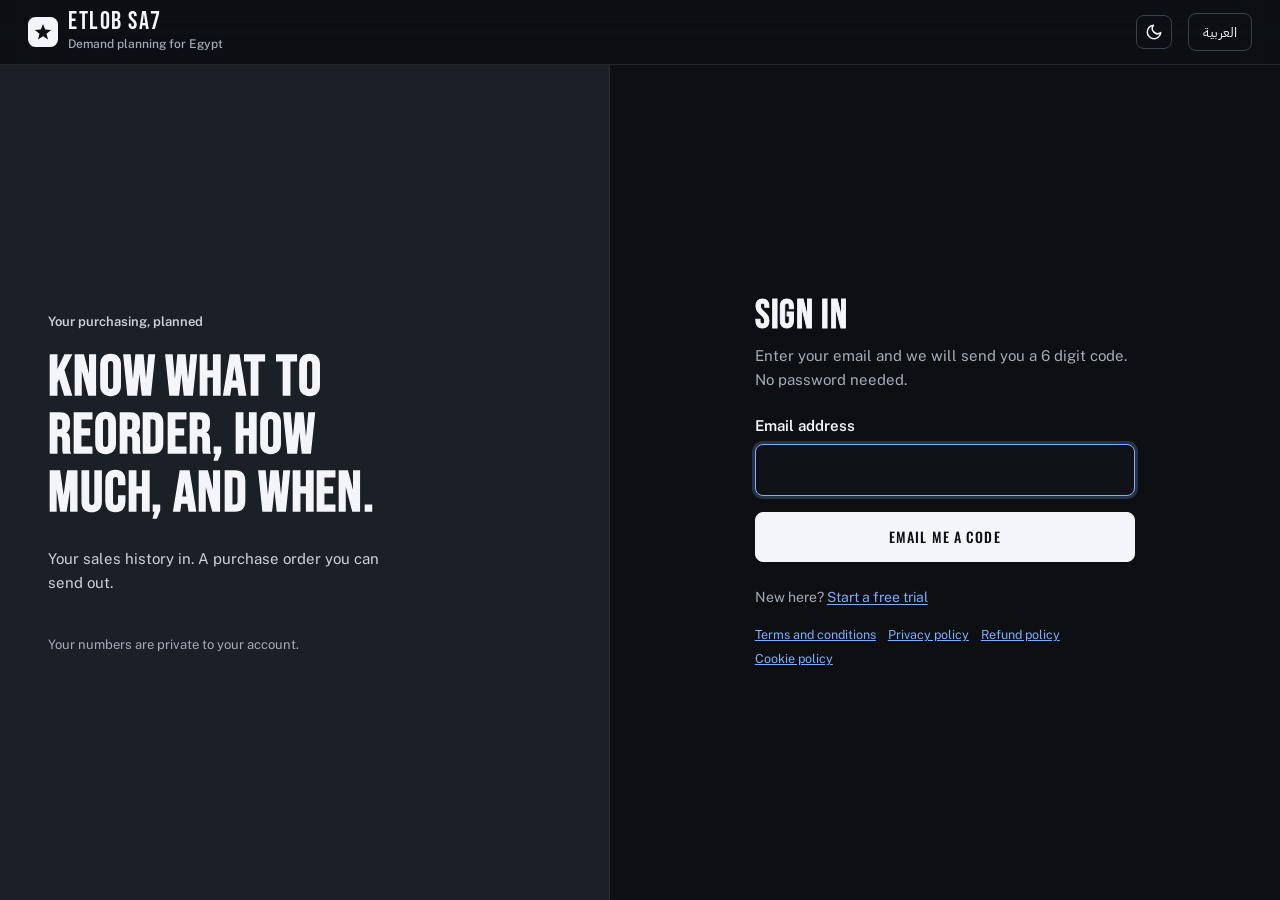
==== app/index.html @ 151d751b "Merge pull request #41 from etlobsa7/claude/install-ui-ux-pro-max-skill-4z8v0b App and demo: the bac" ====
<!DOCTYPE html>
<html lang="en" dir="ltr">
<head>
<link rel="icon" href="data:image/svg+xml,%3Csvg xmlns='http://www.w3.org/2000/svg' viewBox='0 0 32 32'%3E%3Crect width='32' height='32' rx='8' fill='%230F172A'/%3E%3Cpath d='M16.0 7.4 L18.3 13.4 L24.7 13.8 L19.7 17.8 L21.4 24.0 L16.0 20.5 L10.6 24.0 L12.3 17.8 L7.3 13.8 L13.7 13.4Z' fill='%23FFFFFF'/%3E%3C/svg%3E">
<title>Etlob Sa7</title>
<meta name="robots" content="noindex">
<base target="_top">
<meta charset="utf-8">
<meta name="theme-color" content="#0D0F13">
<script>try{var t=localStorage.getItem("es7.theme");t=(t==="light"||t==="dark")?t:"dark";document.documentElement.setAttribute("data-theme",t);document.querySelector('meta[name="theme-color"]').content=t==="light"?"#F8FAFC":"#0D0F13";}catch(e){}try{["in","out"].forEach(function(k){if(localStorage.getItem("es7.pin."+k)==="1")document.documentElement.classList.add("pin-"+k)})}catch(e){}</script>
<meta name="viewport" content="width=device-width, initial-scale=1, viewport-fit=cover, interactive-widget=resizes-content">
<link href="/assets/fonts/fonts.css" rel="stylesheet">
<style>
:root{
  --sans:"Public Sans", "IBM Plex Sans Arabic", system-ui, -apple-system, "Segoe UI", Roboto, Arial, sans-serif;
  --serif:var(--sans);
  --ease-out:cubic-bezier(.23,1,.32,1);
  --r:10px;
}
html[lang="ar"]{
  --sans:"IBM Plex Sans Arabic", "Public Sans", system-ui, "Segoe UI", Tahoma, Arial, sans-serif;
}
*{box-sizing:border-box}
html,body{margin:0}
html{-webkit-tap-highlight-color:transparent;-webkit-text-size-adjust:100%;overscroll-behavior:none}
body{background:var(--wash);color:var(--body);font:15px/1.55 var(--sans);-webkit-font-smoothing:antialiased;min-height:100vh;min-height:100dvh}
[hidden]{display:none !important}
h1,h2,h3{color:var(--ink);margin:0;line-height:1.2}
h1{font-size:28px;font-weight:700;letter-spacing:-.02em}
h2{font-size:19px;font-weight:650;letter-spacing:-.01em}
h3{font-size:15px;font-weight:600}
p{margin:0 0 .8em}
a{color:var(--accent)}
button,input,select,textarea{font:inherit;color:inherit}
:focus-visible{outline:2px solid var(--accent);outline-offset:2px}
.num,.t td.num,.t th.num{text-align:end;font-variant-numeric:tabular-nums}
.muted{color:var(--muted)}
.small{font-size:13px}
.nowrap{white-space:nowrap}
@media (prefers-reduced-motion:reduce){*{animation:none !important}}

/* ---------- boot + login ---------- */
.boot{min-height:100vh;min-height:100dvh;display:grid;place-items:center;color:var(--muted)}
.spinner{width:26px;height:26px;border:2.5px solid var(--line);border-top-color:var(--ink);border-radius:50%;animation:spin .8s linear infinite;margin:0 auto 12px}
@keyframes spin{to{transform:rotate(360deg)}}
.login{min-height:100dvh;display:grid;grid-template-columns:minmax(0,1fr) minmax(0,1.1fr)}
.login-brand{background:var(--wash);color:var(--body);padding:48px;display:flex;flex-direction:column;justify-content:space-between}
.login-brand h2{color:var(--ink);font-size:38px;line-height:1.15;max-width:17ch;margin-top:28px}
.login-brand p{max-width:40ch;margin-top:14px}
.login-form{display:grid;place-items:center;padding:32px}
.login-card{width:100%;max-width:380px}
.login-card h1{margin-bottom:8px}
.login-card .lede{color:var(--muted);margin-bottom:22px}
.login-card label{display:block;font-weight:600;color:var(--ink);margin-bottom:6px}
.login-card input{width:100%;padding:12px 14px;border:1px solid var(--line-3);border-radius:8px;background:var(--field);font-size:16px}
.login-card input.code{letter-spacing:.4em;font-size:22px;text-align:center;font-variant-numeric:tabular-nums}
.login-card .btn{width:100%;margin-top:14px;padding:12px}
.login-links{display:flex;justify-content:space-between;gap:12px;margin-top:14px;font-size:14px}
.linkbtn{background:none;border:0;padding:0;color:var(--accent);cursor:pointer;text-decoration:underline;text-underline-offset:2px}
.msg{margin-top:16px;padding:10px 12px;border-radius:8px;font-size:14px}
.msg.ok{background:var(--ok-bg);color:var(--ok)}
.msg.bad{background:var(--crit-bg);color:var(--crit)}
.msg.info{background:var(--accent-bg);color:var(--accent-2)}
.login-foot{margin-top:28px;font-size:14px;color:var(--muted);display:flex;justify-content:space-between;align-items:center;gap:12px}
@media (max-width:820px){
  .login{grid-template-columns:1fr}
  .login-brand{padding:24px}
  .login-brand h2{font-size:24px;margin-top:14px}
  .login-brand .hide-sm{display:none}
}

/* ---------- brand mark ---------- */
.mark{display:flex;align-items:center;gap:10px;color:var(--ink);text-decoration:none}
.mark svg{flex:0 0 30px}
.mark b{font-size:17px;font-weight:700;letter-spacing:-.01em}

/* ---------- app shell ---------- */
.side{color:var(--body);position:sticky;top:0;height:100vh;overflow-y:auto;padding:18px 12px;display:flex;flex-direction:column;gap:18px}
.nav{display:flex;flex-direction:column;gap:2px}
.nav-label{font-size:12px;color:var(--muted);padding:14px 10px 6px}
.nav button{display:flex;align-items:center;justify-content:space-between;gap:8px;width:100%;text-align:start;background:none;border:0;color:var(--body);padding:8px 10px;border-radius:7px;cursor:pointer;font-size:14px;font-weight:500}
.badge{font-size:11.5px;font-weight:700;min-width:20px;height:20px;padding:0 6px;border-radius:6px;display:inline-grid;place-items:center;font-variant-numeric:tabular-nums}
.account{margin-top:auto;padding:14px 10px 4px;font-size:13px}
.account .email{word-break:break-all}
.account .plan{margin:6px 0 10px}
.account .row{display:flex;gap:8px;flex-wrap:wrap}
.ghost{background:none;border:1px solid var(--line-3);color:var(--ink);border-radius:8px;padding:6px 10px;cursor:pointer;font-size:13px}
@media (hover:hover) and (pointer:fine){.ghost:hover{background:var(--wash)}}

.main{min-width:0;display:flex;flex-direction:column}
.bar{position:sticky;top:0;z-index:5;background:var(--bg);border-bottom:1px solid var(--line);display:flex;align-items:center;gap:14px;padding:10px 28px;min-height:52px}
.bar .title{font-weight:600;color:var(--ink)}
.status{margin-inline-start:auto;font-size:13px;color:var(--muted);display:flex;align-items:center;gap:7px;white-space:nowrap}
.status i{width:8px;height:8px;border-radius:50%;background:var(--ok);display:inline-block}
.status.saving i{background:var(--accent);animation:pulse 1s ease-in-out infinite}
.status.dirty i{background:var(--order)}
.status.error i{background:var(--crit)}
@keyframes pulse{50%{opacity:.3}}
.view{padding:26px 28px 90px;max-width:1320px;width:100%}
.page-head{display:flex;justify-content:space-between;align-items:flex-end;gap:16px;flex-wrap:wrap;margin-bottom:20px}
.page-head p{color:var(--muted);max-width:72ch;margin:6px 0 0}
.actions{display:flex;gap:8px;flex-wrap:wrap}
.section{margin-top:28px}
.section > h2{margin-bottom:10px}

@media (max-width:900px){
  .app{grid-template-columns:1fr}
  .side{position:sticky;top:0;z-index:10;height:auto;flex-direction:column;gap:8px;padding:10px 12px 8px}
  .side .top{display:flex;justify-content:space-between;align-items:center}
  .nav{flex-direction:row;overflow-x:auto;scrollbar-width:none;gap:4px;padding-bottom:2px}
  .nav::-webkit-scrollbar{display:none}
  .nav-label{display:none}
  .nav button{width:auto;white-space:nowrap;flex:0 0 auto}
  .account{display:none}
  .bar{position:static;padding:10px 16px}
  .view{padding:18px 16px 80px}
  h1{font-size:23px}
  .grid .w-name input{min-width:130px}
  .grid .w-sel select{min-width:118px}
  .po-total{text-align:start}
}
.side .top .ghost{display:none}
@media (max-width:900px){.side .top .ghost{display:inline-block}}

/* ---------- buttons ---------- */
.btn{display:inline-flex;align-items:center;justify-content:center;gap:6px;font-weight:600;font-size:14px;border-radius:8px;padding:9px 14px;border:1px solid var(--line);background:var(--paper);color:var(--ink);cursor:pointer;text-decoration:none;white-space:nowrap}
.btn.danger{color:var(--crit)}
.btn.small{padding:6px 10px;font-size:13px}
.btn[disabled]{opacity:.55;cursor:not-allowed}
.iconbtn{background:none;border:0;color:var(--faint);cursor:pointer;padding:6px 10px;font-size:18px;line-height:1}
@media (hover:hover) and (pointer:fine){.iconbtn:hover{color:var(--crit)}}

/* ---------- tables ---------- */
.tbl-wrap{overflow:auto;overscroll-behavior:contain;background:var(--paper);border:1px solid var(--line);border-radius:var(--r);max-height:72dvh}
table.t{border-collapse:separate;border-spacing:0;width:100%;font-size:14px}
.t th{position:sticky;top:0;z-index:2;background:var(--wash-2);color:var(--ink);font-weight:600;text-align:start;padding:9px 12px;border-bottom:1px solid var(--line);white-space:nowrap;font-size:13px;vertical-align:bottom}
.t td{padding:9px 12px;border-bottom:1px solid var(--line-2);white-space:nowrap;vertical-align:middle}
.t tr:last-child td{border-bottom:0}
.t td.wrap{white-space:normal;min-width:240px}
.t .name{font-weight:600;color:var(--ink)}
.t td.name{white-space:normal;overflow-wrap:anywhere;min-width:140px}
.t th .sub{display:block;font-weight:400;color:var(--muted);font-size:12px}
.t tfoot td{font-weight:700;color:var(--ink);background:var(--wash);border-top:1px solid var(--line)}

/* input grids */
.grid td{padding:0;border-inline-end:1px solid var(--line-2)}
.grid th{border-inline-end:1px solid var(--line)}
.grid input,.grid select{display:block;width:100%;border:0;background:transparent;padding:9px 10px;color:var(--ink);min-width:0;border-radius:0;font-variant-numeric:tabular-nums}
.grid select{padding-inline-end:4px;cursor:pointer}
@media (hover:hover) and (pointer:fine){.grid input:hover,.grid select:hover{background:var(--wash)}}
.grid input:focus,.grid select:focus{outline:2px solid var(--accent);outline-offset:-2px;background:var(--field)}
.grid input.bad{background:var(--crit-bg);color:var(--crit)}
.grid .stick{--vb:transparent;position:sticky;inset-inline-start:0;z-index:1;background:var(--paper);box-shadow:inset 4px 0 0 var(--vb),inset -1px 0 0 var(--line)}
html[dir="rtl"] .grid .stick{box-shadow:inset -4px 0 0 var(--vb),inset 1px 0 0 var(--line)}
.vb-CRITICAL{--vb:var(--crit) !important}.vb-ORDER{--vb:var(--order) !important}.vb-OK{--vb:var(--ok) !important}.vb-OVER{--vb:var(--over) !important}
.grid th.stick{z-index:3;background:var(--wash-2)}
.grid .w-name input{min-width:190px;font-weight:600}
.grid .w-sel select{min-width:150px}
.grid .w-m input{width:62px;text-align:end}
.grid .w-n input{width:88px;text-align:end}
.grid .w-t input{min-width:150px}
.grid td.v{padding:0 10px;min-width:170px}
.grid tr.flash td{animation:flash 1.6s ease-out}
@keyframes flash{0%{background:var(--accent-bg)}100%{background:transparent}}
.grid th.m-sep{border-inline-start:2px solid var(--line)}
.grid td.m-sep{border-inline-start:2px solid var(--line-2)}
.gridnote{font-size:13px;color:var(--muted);margin:10px 2px 0}

/* ---------- pills ---------- */
.pill{display:inline-flex;align-items:center;gap:6px;padding:3px 9px;border-radius:6px;font-size:12.5px;font-weight:600;white-space:nowrap;line-height:1.5}
.pill::before{content:"";width:7px;height:7px;border-radius:50%;background:currentColor;flex:0 0 7px}
.v-CRITICAL{color:var(--crit);background:var(--crit-bg)}
.v-ORDER{color:var(--order);background:var(--order-bg)}
.v-OK{color:var(--ok);background:var(--ok-bg)}
.v-OVER{color:var(--over);background:var(--over-bg)}
.v-NODEMAND,.v-NOHIST{color:var(--none);background:var(--none-bg)}
.h-FIX{color:var(--crit);background:var(--crit-bg)}
.h-REVIEW{color:var(--order);background:var(--order-bg)}
.h-GOOD{color:var(--ok);background:var(--ok-bg)}
.tag{display:inline-block;font-weight:700;font-size:12.5px;padding:2px 8px;border-radius:6px;background:var(--wash-2);color:var(--ink)}

/* ---------- dashboard ---------- */
.today{background:var(--paper);color:var(--body);border:1px solid var(--line);border-radius:var(--r);padding:22px 24px;display:grid;grid-template-columns:auto minmax(0,1fr) auto;gap:24px;align-items:center}
.today .big{font-size:52px;line-height:.95;color:var(--ink);font-weight:700;letter-spacing:-.03em;font-variant-numeric:tabular-nums}
.today h2{font-size:20px}
.today p{margin:4px 0 0}
.today.calm .big{color:var(--ok)}
.today .btn{background:var(--btn);border-color:var(--btn);color:var(--btn-ink)}
@media (hover:hover) and (pointer:fine){.today .btn:hover{background:var(--btn-2);border-color:var(--btn-2)}}
@media (max-width:700px){.today{grid-template-columns:auto 1fr}.today .btn{grid-column:1/-1}}
.alert{display:flex;align-items:center;justify-content:space-between;gap:14px;flex-wrap:wrap;border-radius:var(--r);padding:12px 16px;margin-top:12px;font-size:14px}
.alert.bad{background:var(--crit-bg);color:var(--crit)}
.alert.warn{background:var(--order-bg);color:var(--order)}
.alert.good{background:var(--ok-bg);color:var(--ok)}
.alert.info{background:var(--accent-bg);color:var(--accent-2)}
.alert b{color:inherit}
.kpis{display:grid;grid-template-columns:repeat(auto-fill,minmax(220px,1fr));background:var(--paper);border:1px solid var(--line);border-radius:var(--r);overflow:hidden}
.kpi{padding:15px 18px 16px;border-inline-end:1px solid var(--line);border-bottom:1px solid var(--line);margin-inline-end:-1px;margin-bottom:-1px}
.kpi span{display:block;font-size:13px;color:var(--muted)}
.kpi b{display:block;font-size:24px;color:var(--ink);font-weight:700;letter-spacing:-.02em;line-height:1.2;margin-top:3px;font-variant-numeric:tabular-nums}
.kpi small{display:block;font-size:12px;color:var(--faint);margin-top:3px}
.kpi.warn b{color:var(--order)}
.kpi.bad b{color:var(--crit)}
.two{display:grid;grid-template-columns:minmax(0,1.3fr) minmax(0,1fr);gap:22px}
@media (max-width:1000px){.two{grid-template-columns:1fr}}
.panel{background:var(--paper);border:1px solid var(--line);border-radius:var(--r);padding:18px}
.stack{display:flex;height:14px;border-radius:7px;overflow:hidden;background:var(--line-2);margin:12px 0 14px}
.stack i{display:block;height:100%}
.legend{display:flex;flex-wrap:wrap;gap:10px 20px;font-size:14px}
.legend div{display:flex;align-items:center;gap:7px}
.split{display:flex;gap:10px;margin-top:10px}
.split div{flex:1;background:var(--wash);border-radius:8px;padding:10px 12px}
.split b{display:block;font-size:21px;font-weight:700;color:var(--ink);font-variant-numeric:tabular-nums}
.split.onpage div{background:var(--paper);border:1px solid var(--line)}
.empty{background:var(--paper);border:1px dashed var(--line);border-radius:var(--r);padding:36px 28px;text-align:center}
.empty h2{margin-bottom:8px}
.empty p{color:var(--muted);max-width:56ch;margin:0 auto 18px}
.empty .actions{justify-content:center}

/* ---------- settings ---------- */
.fields{display:grid;grid-template-columns:repeat(auto-fill,minmax(290px,1fr));background:var(--paper);border:1px solid var(--line);border-radius:var(--r);overflow:hidden}
.field{padding:16px 18px;border-inline-end:1px solid var(--line);border-bottom:1px solid var(--line);margin-inline-end:-1px;margin-bottom:-1px}
.field label{display:block;font-weight:600;color:var(--ink);margin-bottom:7px}
.field input[type=text],.field select{width:100%;padding:9px 11px;border:1px solid var(--line);border-radius:8px;background:var(--field);font-variant-numeric:tabular-nums}
.field input.bad{border-color:var(--crit);background:var(--crit-bg)}
.field .help{font-size:13px;color:var(--muted);margin-top:7px}
.unit{position:relative}
.unit span{position:absolute;inset-inline-end:11px;top:50%;transform:translateY(-50%);color:var(--faint);font-size:13px;pointer-events:none}
.unit input{padding-inline-end:52px !important}
.switch{display:flex;align-items:center;gap:10px;cursor:pointer;font-weight:600;color:var(--ink)}
.switch input{appearance:none;width:40px;height:22px;border-radius:11px;background:var(--line);position:relative;cursor:pointer;flex:0 0 40px;margin:0}
.switch input::after{content:"";position:absolute;top:3px;inset-inline-start:3px;width:16px;height:16px;border-radius:50%;background:#fff;transition:transform 180ms var(--ease-out)}
.switch input{transition:background-color 180ms ease}
.switch input:checked{background:var(--ok)}
.switch input:checked::after{transform:translateX(18px)}
html[dir="rtl"] .switch input:checked::after{transform:translateX(-18px)}
.routine{background:var(--paper);border:1px solid var(--line);border-radius:var(--r);padding:18px;display:flex;justify-content:space-between;align-items:center;gap:18px;flex-wrap:wrap}
.routine p{margin:4px 0 0;color:var(--muted);max-width:70ch}

/* ---------- seasons ---------- */
.profiles{display:grid;grid-template-columns:repeat(auto-fill,minmax(min(440px,100%),1fr));gap:16px}
.bars,.months{grid-template-columns:repeat(12,minmax(0,1fr))!important}.months input{min-width:0;width:100%}.months label{display:block;white-space:nowrap;overflow:hidden}
@media (max-width:520px){.months{grid-template-columns:repeat(6,minmax(0,1fr))!important;row-gap:8px}}
@media (max-width:520px){.profiles{grid-template-columns:1fr}}
.prof{background:var(--paper);border:1px solid var(--line);border-radius:var(--r);padding:16px}
.prof-head{display:flex;justify-content:space-between;align-items:center;gap:10px;margin-bottom:10px}
.prof-head input{font-weight:600;font-size:15px;border:1px solid var(--line);border-radius:7px;padding:6px 9px;min-width:0;flex:1}
.prof-head h3{flex:1}
.bars{display:grid;grid-template-columns:repeat(12,1fr);gap:4px;align-items:end;height:74px;margin:6px 0 4px;border-bottom:1px solid var(--line);position:relative}
.bars i{display:block;background:var(--accent);border-radius:3px 3px 0 0;min-height:2px}
.bars .one{position:absolute;inset-inline:0;border-top:1px dashed var(--faint)}
.months{display:grid;grid-template-columns:repeat(12,1fr);gap:4px}
.months label{font-size:11px;color:var(--muted);text-align:center;display:block}
.months input{width:100%;padding:5px 2px;border:1px solid var(--line);border-radius:6px;text-align:center;font-size:13px;font-variant-numeric:tabular-nums}
.months input:disabled{background:var(--wash);color:var(--body);border-color:var(--line-2)}
.prof-foot{display:flex;justify-content:space-between;align-items:center;gap:8px;margin-top:10px;font-size:13px;flex-wrap:wrap}

/* ---------- ABC matrix ---------- */
.mx{display:grid;grid-template-columns:auto repeat(3,minmax(0,1fr));gap:6px}
.mx .h{font-size:13px;font-weight:600;color:var(--ink);display:flex;flex-direction:column;align-items:center;justify-content:center;gap:2px;text-align:center;padding:4px 8px}
.mx .cell.zero{opacity:.55}
.mx .h small{display:block;font-weight:400;color:var(--muted)}
.mx .cell{border:1px solid var(--line);border-radius:8px;padding:12px;min-height:118px;background:var(--paper)}
.mx .cell b{font-size:15px;color:var(--ink)}
.mx .cell .n{font-size:24px;font-weight:700;color:var(--ink);float:inline-end;line-height:1;font-variant-numeric:tabular-nums}
.mx .cell p{font-size:12.5px;margin:6px 0 0;line-height:1.45}
.mx .hot{background:var(--ok-bg);border-color:color-mix(in srgb,var(--ok) 30%,transparent)}
.mx .mid{background:var(--order-bg);border-color:color-mix(in srgb,var(--order) 30%,transparent)}
.mx .cold{background:var(--crit-bg);border-color:color-mix(in srgb,var(--crit) 30%,transparent)}
@media (max-width:760px){.mx .cell p{display:none}.mx .cell{min-height:70px}}

/* ---------- purchase plan ---------- */
.po{background:var(--paper);border:1px solid var(--line);border-radius:var(--r);margin-top:16px;overflow:hidden}
.po-head{display:flex;justify-content:space-between;align-items:flex-start;gap:14px;padding:16px 18px;border-bottom:1px solid var(--line);flex-wrap:wrap}
.po-head .meta{font-size:13px;color:var(--muted);margin-top:3px}
.po-total{text-align:end}
.po-total b{display:block;font-size:21px;font-weight:700;color:var(--ink);font-variant-numeric:tabular-nums}
.po .t th{position:static}
.po-foot{display:flex;justify-content:flex-end;gap:8px;padding:12px 18px;background:var(--wash);border-top:1px solid var(--line);flex-wrap:wrap}

/* ---------- filters ---------- */
.chips{display:flex;gap:6px;flex-wrap:wrap;margin-bottom:12px}
.chip{border:1px solid var(--line);background:var(--paper);border-radius:8px;padding:5px 12px;font-size:13px;cursor:pointer;color:var(--body)}
.chip b{font-variant-numeric:tabular-nums;margin-inline-start:4px}

/* ---------- health ---------- */
.issues{margin:0;padding:0;list-style:none}
.issues li{display:flex;gap:8px;align-items:baseline;font-size:13.5px;padding:2px 0}
.issues li::before{content:"";width:7px;height:7px;border-radius:50%;flex:0 0 7px;transform:translateY(-1px)}
.issues li.error::before{background:var(--crit)}
.issues li.warn::before{background:var(--order)}

/* ---------- start here ---------- */
.guide{display:grid;grid-template-columns:minmax(0,1.4fr) minmax(0,1fr);gap:22px}
@media (max-width:1000px){.guide{grid-template-columns:1fr}}
.steps{list-style:none;margin:0;padding:0;counter-reset:s}
.steps li{counter-increment:s;position:relative;padding:0 0 18px 44px}
html[dir="rtl"] .steps li{padding:0 44px 18px 0}
.steps li::before{content:counter(s);position:absolute;inset-inline-start:0;top:-1px;width:28px;height:28px;border-radius:50%;border:1px solid var(--line-3);color:var(--ink);display:grid;place-items:center;font-weight:700;font-size:13px}
.steps li b{display:block;color:var(--ink)}
.steps li p{margin:2px 0 0;color:var(--body)}
.plain{margin:0;padding-inline-start:18px}
.plain li{margin-bottom:6px}
.legend-list{display:grid;gap:8px}
.legend-list div{display:flex;align-items:center;gap:10px;font-size:14px}

/* ---------- toast + dialog ---------- */
.toast{position:fixed;bottom:calc(22px + env(safe-area-inset-bottom,0px));left:50%;transform:translateX(-50%);background:var(--btn);color:var(--btn-ink);padding:11px 16px;border-radius:10px;font-size:14px;z-index:50;display:flex;gap:14px;align-items:center;max-width:calc(100vw - 32px);box-shadow:var(--shadow)}
.toast button{background:none;border:0;color:inherit;text-decoration:underline;text-underline-offset:3px;font-weight:700;cursor:pointer;padding:0}
.overlay{position:fixed;inset:0;background:rgba(10,12,16,.6);display:grid;place-items:center;z-index:60;padding:16px}
.dialog{background:var(--paper);border:1px solid var(--line);border-radius:12px;max-width:480px;width:100%;padding:22px;box-shadow:var(--shadow)}
.dialog h2{margin-bottom:8px}
.dialog p{color:var(--body)}
.dialog textarea{width:100%;min-height:200px;border:1px solid var(--line);border-radius:8px;padding:10px;font-size:14px}
.dialog .actions{justify-content:flex-end;margin-top:16px}
.dialog.wide{max-width:640px}
.cmp-t{width:100%;border-collapse:collapse;font-size:13.5px;margin-top:6px}
.cmp-t th{text-align:start;font-weight:600;color:var(--muted);font-size:12px;padding:6px 8px;border-bottom:1px solid var(--line)}
.cmp-t td{padding:8px;border-bottom:1px solid var(--line-2);vertical-align:middle}
.cmp-t tr.current td{background:var(--accent-bg)}
.cmp-t .num{text-align:end;font-variant-numeric:tabular-nums}
.cmp-add{display:flex;gap:8px;align-items:end;margin-top:14px;flex-wrap:wrap}
.cmp-add label{display:block;font-size:12px;color:var(--muted);margin-bottom:4px}
.cmp-add select,.cmp-add input{padding:8px 10px;border:1px solid var(--line);border-radius:7px;font-size:14px}
.cmp-add input{width:110px}
/* ---------- charts + reasoning ---------- */
.chart{width:100%;min-width:620px;height:auto;display:block}
.glegend{display:flex;flex-wrap:wrap;gap:8px 16px;margin:2px 0 10px;font-size:13px}
.gl{display:inline-flex;align-items:center;gap:6px;color:var(--body)}
.gl i{width:14px;height:3px;border-radius:2px;flex:0 0 14px}
.cfrow{display:flex;align-items:center;gap:12px;padding:8px 0}
.cflabel{flex:0 0 170px;font-size:13.5px;color:var(--body)}
.cfbar-track{flex:1;height:20px;background:var(--wash-2);border-radius:5px;overflow:hidden}
.cfbar{height:100%;background:var(--accent);border-radius:5px;min-width:2px}
.cfval{flex:0 0 90px;text-align:end;font-variant-numeric:tabular-nums;font-weight:600;font-size:13.5px}
.why{font-size:12.5px;color:var(--muted);font-weight:400;white-space:normal;max-width:52ch;margin-top:3px;line-height:1.45}
.t td .why{white-space:normal}

/* ================= theme: one neutral palette, dark by default ================= */
:root{
  color-scheme:dark;
  --bg:#0D0F13;
  --paper:#15181E; --wash:#1B1F26; --wash-2:#20252D;
  --line:#2A303A; --line-2:#22272F; --line-3:#3A414C;
  --ink:#F3F5F8; --body:#CBD2DB; --muted:#A3ACB9; --faint:#98A2B0;
  --accent:#7AAEFF; --accent-2:#A3C6FF; --accent-ink:#0D0F13; --accent-bg:rgba(122,174,255,.12);
  --btn:#F3F5F8; --btn-2:#FFFFFF; --btn-ink:#0D0F13;
  --crit:#F48A80; --crit-bg:rgba(244,138,128,.12);
  --order:#F2B65A; --order-bg:rgba(242,182,90,.12);
  --ok:#5FD08F; --ok-bg:rgba(95,208,143,.11);
  --over:#B9A6F0; --over-bg:rgba(185,166,240,.12);
  --none:#A3ACB9; --none-bg:rgba(163,172,185,.12);
  --g1:#7AAEFF; --g2:#F2A65A; --g3:#5FD08F; --g4:#C4A5F5; --g5:#4FD1C5;
  --s-none:#5B6472; --s-nohist:#3A414C;
  --field:#0F1216;
  --shadow:0 1px 2px rgba(0,0,0,.4),0 10px 30px rgba(0,0,0,.45);
  --r:12px; --barh:60px;
}
body{background:var(--bg);font-size:15px;line-height:1.6}
h1{font-size:28px;font-weight:700;letter-spacing:-.02em}
h2{font-size:20px}
::selection{background:color-mix(in srgb,var(--accent) 30%,transparent)}
.eyebrow{display:block;font-size:13px;font-weight:600;color:var(--muted);margin:0 0 6px}

/* ---------- top bar, shared by sign-in and the app ---------- */
.topbar{position:sticky;top:0;z-index:30;display:flex;align-items:center;gap:16px;min-height:var(--barh);padding:10px 28px;
  background:color-mix(in srgb,var(--bg) 80%,transparent);-webkit-backdrop-filter:blur(16px) saturate(180%);backdrop-filter:blur(16px) saturate(180%);
  border-bottom:1px solid color-mix(in srgb,var(--ink) 10%,transparent);color:var(--body);
  padding-left:max(28px,env(safe-area-inset-left,0px));padding-right:max(28px,env(safe-area-inset-right,0px))}
.topbar .mark{flex:0 0 auto}
.topbar .mark span{display:block;font-size:12px;font-weight:500;color:var(--muted);margin-top:1px}
.topbar .mark b{display:block;line-height:1.1;font-size:18px}
.topbar .sep{width:1px;height:24px;background:var(--line)}
.topbar .title{font-weight:600;color:var(--ink);font-size:15px}
.topbar .status{color:var(--muted)}
.topbar .lang{background:transparent;border:1px solid var(--line-3);color:var(--ink);border-radius:8px;padding:7px 14px;font-size:14px}
@media (hover:hover) and (pointer:fine){.topbar .lang:hover{background:var(--wash)}}
.topbar .ghost{display:none}
.topbar .push{margin-inline-start:auto}

/* ---------- app shell ---------- */
.app{display:grid;grid-template-columns:248px minmax(0,1fr);grid-template-rows:auto 1fr;min-height:100dvh;background:var(--bg) !important}
.app > .topbar{grid-column:1 / -1}
.side{background:var(--bg);border-inline-end:1px solid var(--line-2);padding:18px 14px;position:sticky;top:calc(var(--barh) + 1px);height:calc(100dvh - var(--barh) - 1px);overflow-y:auto;display:flex;flex-direction:column;gap:18px}
.nav{gap:3px}
.nav-label{color:var(--muted);padding:18px 11px 8px;font-size:12px;font-weight:600}
.nav button{color:var(--body);padding:8px 11px;border-radius:8px;position:relative;transition:background .15s,color .15s}
@media (hover:hover) and (pointer:fine){.nav button:hover{background:var(--wash);color:var(--ink)}}
.nav button[aria-current="page"]{background:var(--wash-2);color:var(--ink);font-weight:600}
.nav button[aria-current="page"]::before{content:"";position:absolute;inset-inline-start:0;top:8px;bottom:8px;width:2px;border-radius:1px;background:var(--ink)}
.badge{background:var(--wash-2);color:var(--ink)}
.badge.crit{background:var(--crit-bg);color:var(--crit)}
.account{border-top:1px solid var(--line-2);color:var(--muted)}
.account .email{color:var(--ink)}
.ghost{border:1px solid var(--line-3);color:var(--ink);border-radius:8px}
@media (hover:hover) and (pointer:fine){.ghost:hover{background:var(--wash)}}
.main{min-width:0}
.view{padding:28px 32px 96px}
.section{margin-top:34px}
.section > h2{margin-bottom:14px}

/* ---------- page headline ---------- */
.view > .page-head:first-child{align-items:flex-end;margin-bottom:24px;padding-bottom:20px;border-bottom:1px solid var(--line)}

/* ---------- buttons ---------- */
.btn{background:transparent;border:1px solid var(--line-3);color:var(--ink);gap:8px;border-radius:8px;transition:background .15s,border-color .15s,color .15s}
@media (hover:hover) and (pointer:fine){.btn:hover{background:var(--wash)}}
.btn.primary{background:var(--btn);border-color:var(--btn);color:var(--btn-ink)}
@media (hover:hover) and (pointer:fine){.btn.primary:hover{background:var(--btn-2);border-color:var(--btn-2);color:var(--btn-ink)}}
.btn.primary.danger{background:var(--crit);border-color:var(--crit);color:var(--bg)}
.btn.danger{color:var(--crit)}
.iconbtn{color:var(--faint)}
.actions{gap:10px}
.lang{background:transparent;border:1px solid var(--line-3);color:var(--ink);border-radius:8px;padding:6px 12px}
@media (hover:hover) and (pointer:fine){.lang:hover{background:var(--wash)}}
.linkbtn{color:var(--accent)}

/* ---------- tables and input grids ---------- */
.tbl-wrap{background:var(--paper);border-color:var(--line)}
.t th{background:var(--wash-2);border-bottom-color:var(--line);color:var(--ink)}
.t td{border-bottom-color:var(--line-2)}
@media (hover:hover) and (pointer:fine){.t tbody tr:hover td{background:color-mix(in srgb,var(--ink) 3%,transparent)}}
.t tfoot td{background:var(--wash);border-top-color:var(--line)}
@media (hover:hover) and (pointer:fine){.grid input:hover,.grid select:hover{background:var(--wash)}}
.grid input:focus,.grid select:focus{background:var(--field)}
.grid select option{background:var(--paper);color:var(--ink)}
.grid .stick{background:var(--paper)}
.grid th.stick{background:var(--wash-2)}
.tag{background:var(--wash-2);color:var(--ink)}
.login-card input,.field input[type=text],.field select,.months input,.prof-head input,.dialog textarea,
.cmp-add select,.cmp-add input,.overlay select,.overlay input[type=text],.overlay input[type=date],input[type=date].recdate{
  background:var(--field);border:1px solid var(--line);color:var(--ink);border-radius:8px}
.login-card input:focus,.field input[type=text]:focus,.field select:focus{border-color:var(--accent);outline:none;box-shadow:0 0 0 3px color-mix(in srgb,var(--accent) 22%,transparent)}
.overlay select,.overlay input[type=text],input[type=date].recdate{padding:7px 9px}
.months input:disabled{background:var(--wash);color:var(--muted);border-color:var(--line-2)}

/* toggles: the switch and its words never touch */
.switch,.field label.switch{display:inline-flex;align-items:center;gap:12px;margin-bottom:0}
.switch input{background:var(--line);flex:0 0 40px}
.switch input:checked{background:var(--accent)}
.switch span{line-height:1.35}
.field .switch + .help{margin-top:10px}
input[type=checkbox]:not(.switch input){accent-color:var(--accent);width:16px;height:16px;margin:0;vertical-align:middle}
label > input[type=checkbox]:not(.switch input){margin-inline-end:10px}

/* ---------- surfaces ---------- */
.panel,.kpis,.fields,.routine,.prof,.po,.empty,.mx .cell{background:var(--paper);border-color:var(--line)}
.panel{padding:22px}
.kpi,.field{border-color:var(--line)}
.kpi{padding:18px 20px}
.kpi span{color:var(--muted)}
.kpi b{color:var(--ink)}
.kpi small{color:var(--faint)}
.split div{background:var(--wash)}
.split.onpage div{background:var(--paper);border-color:var(--line)}
.stack{background:var(--wash-2)}
.po-head{border-bottom-color:var(--line)}
.po-foot{background:var(--wash);border-top-color:var(--line);gap:10px}
.chip{background:transparent;border-color:var(--line-3);color:var(--body);padding:6px 13px}
@media (hover:hover) and (pointer:fine){.chip:hover{background:var(--wash)}}
.chip[aria-pressed="true"]{background:var(--btn);border-color:var(--btn);color:var(--btn-ink)}
.chips{gap:8px;margin-bottom:16px}
.alert{padding:13px 18px}
.alert .btn{background:transparent}
.empty{border-style:dashed}

/* toast + dialog */
.cmp-t th{border-bottom-color:var(--line)}
.cmp-t td{border-bottom-color:var(--line-2)}
.cmp-t tr.current td{background:var(--accent-bg)}

/* ---------- graphs ---------- */
.graph{background:var(--paper);color:var(--body);border:1px solid var(--line);border-radius:var(--r)}
.graph .gl{color:var(--body)}
.bars{background:var(--wash);border-radius:8px;padding:8px 8px 0;border-bottom:0;height:86px}
.cfbar-track{background:var(--wash-2)}
.cflabel{color:var(--body)}
.cfval{color:var(--ink)}
.chart .ser{transition:opacity .15s}
@media (hover:hover) and (pointer:fine){.chart:hover .ser{opacity:.3}}
@media (hover:hover) and (pointer:fine){.chart .ser:hover{opacity:1}}

/* ---------- sign in ---------- */
.login{display:grid;grid-template-columns:minmax(0,1fr) minmax(0,1.1fr);grid-template-rows:auto 1fr;min-height:100dvh;background:var(--bg)}
.login > .topbar{grid-column:1 / -1}
.login-brand{background:var(--wash);color:var(--body);padding:56px 48px;display:flex;flex-direction:column;justify-content:center;gap:10px;border-inline-end:1px solid var(--line)}
.login-brand h2{color:var(--ink);font-size:40px;line-height:1.1;letter-spacing:-.025em;margin-top:0;max-width:16ch}
html[lang="ar"] .login-brand h2{letter-spacing:0;line-height:1.3}
.login-brand p{color:var(--body)}
.login-brand .fine{color:var(--muted);margin-top:18px}
.login-form{display:grid;place-items:center;padding:40px 32px;background:var(--bg)}
.login-card .btn{margin-top:16px;padding:13px}
.login-card label{color:var(--ink)}
.login-card .lede{color:var(--muted)}
.login-foot{margin-top:24px}
.msg.info{color:var(--accent-2)}
@media (max-width:900px){
  .app{grid-template-columns:1fr}
  .side{position:static;height:auto;top:auto;padding:10px 12px 8px;border-inline-end:0;border-bottom:1px solid var(--line-2)}
  .topbar{padding:10px 16px;gap:10px}
  .topbar .sep,.topbar .title,.topbar .mark span{display:none}
  .topbar .ghost{display:inline-block}
}
@media (max-width:900px){
  .app > *{min-width:0}
  .side{min-width:0;max-width:100vw;overflow:hidden}
  .side .nav{overflow-x:auto;scrollbar-width:none}
  .topbar .status span{display:none}
  .topbar .lang,.topbar .ghost{padding:6px 10px;font-size:13px}
}
@media (max-width:820px){
  .login{grid-template-columns:1fr}
  .login-brand{padding:28px 20px}
  .login-brand h2{font-size:28px}
}

/* demand graphs */
.gpanel{margin-top:16px}
.gpanel h3{margin-bottom:6px}
.gscroll{overflow-x:auto}
.gpanel .chart{min-width:700px}
.gtable{width:100%;border-collapse:collapse;font-size:13.5px;margin-top:10px;background:var(--paper);border:1px solid var(--line);border-radius:10px;overflow:hidden}
.gtable th{text-align:start;font-weight:600;font-size:12.5px;color:var(--muted);padding:8px 12px;border-bottom:1px solid var(--line);background:var(--wash)}
.gtable td{padding:8px 12px;border-bottom:1px solid var(--line-2)}
.gtable tr:last-child td{border-bottom:0}
.gtable .num{text-align:end}
@media (max-width:560px){.gtable{table-layout:fixed;font-size:12.5px}.gtable th,.gtable td{padding:7px 8px;white-space:normal;overflow-wrap:anywhere}.gtable th:first-child{width:38%}.gtable th.num{width:22%}.gtable td *{white-space:normal}}
.gtable .gl i{width:18px;height:3px}
.gkey{display:flex;flex-wrap:wrap;gap:10px 22px;font-size:13px;color:var(--body);margin:0 0 4px}
.gkey span{display:inline-flex;align-items:center;gap:8px}
.gkey i{display:inline-block}
.gkey .k-solid{width:22px;height:0;border-top:2.5px solid var(--muted)}
.gkey .k-dash{width:22px;height:0;border-top:2.5px dashed var(--muted)}
.gkey .k-ring{width:12px;height:12px;border-radius:50%;border:2.5px solid var(--muted);background:var(--paper)}
.gkey .k-red{width:14px;height:14px;border-radius:50%;border:2.5px solid var(--crit);background:var(--paper)}

/* reorder timeline */
.tl{padding:22px 24px 16px}
.tl h3{margin-bottom:2px}
.tl-lede{font-size:13.5px;color:var(--muted);margin:0 0 14px}
.tl-row{display:grid;grid-template-columns:170px minmax(0,1fr) 190px;gap:18px;align-items:center;padding:9px 0;border-top:1px solid var(--line-2)}
.tl-row:first-of-type,.tl-axisrow{border-top:0}
.tl-axisrow{padding:0 0 6px}
.tl-name{font-weight:600;color:var(--ink);font-size:14px;line-height:1.25}
.tl-name small{display:block;font-weight:400;color:var(--muted);font-size:12px;margin-top:2px}
.tl-axis{position:relative;height:16px;font-size:11.5px;color:var(--muted)}
.tl-axis span{position:absolute;top:0;transform:translateX(-50%);white-space:nowrap}
html[dir="rtl"] .tl-axis span{transform:translateX(50%)}
.tl-axis span:first-child{transform:none;font-weight:700;color:var(--ink)}
.tl-axis span:last-child{transform:translateX(-100%)}
html[dir="rtl"] .tl-axis span:last-child{transform:translateX(100%)}
.tl-track{position:relative;height:8px;border-radius:4px;background:var(--wash-2);margin:0 8px}
.tl-track i{position:absolute;top:-4px;bottom:-4px;width:1px;background:var(--line-3)}
.tl-track i:first-child{background:var(--ink);width:2px}
.tl-fill{position:absolute;top:0;bottom:0;inset-inline-start:0;border-radius:4px;background:var(--accent);opacity:.55}
.tl-fill.near{background:var(--order)}
.tl-fill.later{background:var(--line-3);opacity:1}
.tl-dot{position:absolute;top:50%;width:16px;height:16px;margin-inline-start:-8px;margin-top:-8px;border-radius:50%;background:var(--paper);border:3px solid var(--accent)}
.tl-dot span{display:none}
.tl-dot.near{border-color:var(--order)}
.tl-dot.later{border-color:var(--line-3);border-style:dashed}
.tl-dot.crit{border-color:var(--crit)}
.tl-dot.order{border-color:var(--order)}
.tl-empty{background:repeating-linear-gradient(90deg,var(--line-3) 0 6px,transparent 6px 12px);opacity:.8}
.tl-when{font-size:13px;font-weight:700;color:var(--accent)}
.tl-when.crit{color:var(--crit)}.tl-when.order,.tl-when.near{color:var(--order)}
.tl-when.later,.tl-when.over,.tl-when.idle{color:var(--muted);font-weight:600}
@media (max-width:760px){.tl-row{grid-template-columns:1fr;gap:6px}.tl-axisrow{display:none}.tl-track{margin:4px 8px 2px}}

.lang-base{background:none;border:1px solid var(--line);border-radius:7px;padding:5px 10px;cursor:pointer;font-size:13px;font-weight:600;color:var(--ink)}

#bar-title{display:inline-block}
@media (max-width:900px){#bar-title{display:none}}

/* ================= light mode ================= */
html[data-theme="light"]{
  color-scheme:light;
  --bg:#F8FAFC;
  --paper:#FFFFFF; --wash:#F8FAFC; --wash-2:#F1F5F9;
  --line:#E2E8F0; --line-2:#EEF2F6; --line-3:#CBD5E1;
  --ink:#0F172A; --body:#334155; --muted:#475569; --faint:#56657A;
  --accent:#2563EB; --accent-2:#1D4ED8; --accent-ink:#FFFFFF; --accent-bg:rgba(37,99,235,.08);
  --btn:#0F172A; --btn-2:#1E293B; --btn-ink:#FFFFFF;
  --crit:#B91C1C; --crit-bg:#FEF2F2;
  --order:#B45309; --order-bg:#FFF7E6;
  --ok:#15803D; --ok-bg:#ECFDF3;
  --over:#6D28D9; --over-bg:#F5F3FF;
  --none:#475569; --none-bg:#F1F5F9;
  --g1:#2563EB; --g2:#C2410C; --g3:#15803D; --g4:#7C3AED; --g5:#0F766E;
  --s-none:#CBD5E1; --s-nohist:#E2E8F0;
  --field:#FFFFFF;
  --shadow:0 1px 2px rgba(15,23,42,.06),0 10px 30px rgba(15,23,42,.1);
}
/* theme switch: sits beside the language button */
.themebtn{display:inline-flex;align-items:center;justify-content:center;width:36px;height:34px;border-radius:8px;background:transparent;
  border:1px solid var(--line-3);color:var(--ink);cursor:pointer;padding:0;flex:0 0 auto;transition:background .15s}
@media (hover:hover) and (pointer:fine){.themebtn:hover{background:var(--wash)}}
.themebtn svg{width:18px;height:18px}
.themebtn .sun{display:none}
html[data-theme="light"] .themebtn .sun{display:block}
html[data-theme="light"] .themebtn .moon{display:none}
@media (max-width:900px){.themebtn{width:34px;height:32px}}

/* ================= spacing ================= */
/* breathing room: nothing pressed against its neighbour */
body{line-height:1.6}
.view{padding-top:34px}
.page-head p{margin-top:8px;line-height:1.6}
.section{margin-top:40px}
.section > h2{margin-bottom:16px}
.t th,.t td{padding:12px 14px}
.t td{line-height:1.5}
.t th small,.t th .sub{display:block;margin-top:3px}
.kpi{padding:20px 22px}
.kpi span{display:block;margin-bottom:6px}
.kpi small{display:block;margin-top:6px;line-height:1.45}
.kpis{gap:0}
.field{padding:20px 22px}
.field label{margin-bottom:10px}
.field .help,.help{margin-top:8px;line-height:1.55}
.nav{gap:4px}
.nav button{padding:9px 12px;line-height:1.35}
.nav-label{padding:20px 12px 8px}
.alert{padding:14px 18px;line-height:1.55}
.today{padding:22px 26px;gap:22px}
.po-head{padding:18px 20px}
.po-foot{padding:14px 20px}
.chips{gap:10px;margin-bottom:18px}
.tag{padding:3px 9px}
.panel{padding:24px}
.grid input,.grid select{padding:9px 10px}
.dialog{padding:28px}
.dialog h2{margin-bottom:8px}
.cmp-t td,.cmp-t th{padding:11px 12px}

.plantag{display:inline-block;margin-inline-start:8px;padding:1px 7px;border-radius:4px;font-size:.7rem;font-weight:600;background:var(--wash-2);color:var(--muted);vertical-align:middle}
.kpi.locked b{color:var(--muted);font-size:1.05rem}
.kpi span.plantag{display:inline-block;margin:0 0 0 6px}
.st-tools{display:grid;grid-template-columns:repeat(2,minmax(0,1fr));gap:14px}@media (max-width:720px){.st-tools{grid-template-columns:1fr}}
.st-card h3{margin:0 0 10px;font-size:1rem}.st-card .st-big{display:block;font-size:1.35rem;margin-bottom:4px}.st-card p{margin:0 0 12px}
.bpst{display:inline-block;padding:2px 8px;border-radius:4px;font-size:.78rem;font-weight:600;white-space:nowrap}
.bp-full{background:var(--ok-bg);color:var(--ok)}.bp-part{background:var(--order-bg);color:var(--order)}.bp-later{background:var(--wash-2);color:var(--muted)}
.upsell-card{display:flex;align-items:center;justify-content:space-between;gap:14px;flex-wrap:wrap;border:1px solid var(--line);border-radius:8px;padding:12px 14px;margin:0 0 16px;background:var(--paper)}
.upsell-card p{margin:4px 0 0}

/* ---------- two bars: inputs across the top, results down the side. Each slides away until you point at it, unless pinned ---------- */
.acct-mini{display:none}
.nav-row,.nav-items{display:contents}
.nav-sub,.bar-tab,.nav .pin{display:none}
.nav-label svg,.bar-tab svg,.eyebrow.kind svg{flex:0 0 auto}
/* every page says which side it is on: your numbers (neutral) or what the app works out (blue) */
.eyebrow.kind{display:inline-flex;align-items:center;gap:6px;padding:3px 9px 3px 8px;border-radius:5px;font-size:12px;font-weight:700;line-height:1.4;border:1px solid}
.eyebrow.kind.in{color:var(--ink);background:var(--wash-2);border-color:var(--line-3)}
.eyebrow.kind.out{color:color-mix(in srgb,var(--accent) 78%,var(--ink));background:color-mix(in srgb,var(--accent) 10%,transparent);border-color:color-mix(in srgb,var(--accent) 32%,transparent)}
@media (min-width:901px){
  :root{--sidew:262px;--peek:10px}
  html{scroll-padding-top:calc(var(--toph,61px) + var(--peek) + 16px)}
  html.pin-in{scroll-padding-top:calc(var(--toph,61px) + var(--inh,50px) + 16px)}
  .app{grid-template-columns:minmax(0,1fr) !important;grid-template-rows:auto auto 1fr}
  .side{position:static;display:block;height:0;min-height:0;padding:0;margin:0;border:0;overflow:visible;-webkit-backdrop-filter:none !important;backdrop-filter:none !important}
  .side .account{display:none}
  .side .nav{display:block !important}
  .side .nav[hidden]{display:none !important}
  .side .nav-row{position:fixed;display:flex;background:var(--bg);transition:transform .3s cubic-bezier(.2,.7,.2,1),box-shadow .25s}
  .side .nav-row > :not(.bar-tab){transition:opacity .2s}
  .side .nav-label{display:inline-flex;align-items:center;gap:6px;flex:0 0 auto;font-size:12px;font-weight:700;line-height:1.35;padding:4px 9px 4px 8px;border-radius:5px;border:1px solid;white-space:nowrap}
  .side .nav-row.in .nav-label{color:var(--ink);background:var(--wash-2);border-color:var(--line-3)}
  .side .nav-row.out .nav-label{color:color-mix(in srgb,var(--accent) 78%,var(--ink));background:color-mix(in srgb,var(--accent) 10%,transparent);border-color:color-mix(in srgb,var(--accent) 32%,transparent)}
  .side .nav .pin{display:grid;place-items:center;width:30px;height:30px;padding:0;border-radius:7px;border:1px solid var(--line-3);background:var(--paper);color:var(--muted);cursor:pointer;flex:0 0 auto;transition:background .15s,color .15s,border-color .15s}
  .side .nav .pin[aria-pressed="true"]{color:var(--btn-ink);background:var(--btn);border-color:var(--btn)}
  .side .nav .pin[aria-pressed="true"] svg path:last-child{fill:currentColor}
  .side .nav .pin:focus-visible{outline:2px solid var(--accent);outline-offset:2px}
  .side .nav-row .bar-tab{display:flex;align-items:center;gap:6px;position:absolute;font-size:12px;font-weight:700;line-height:1;background:var(--bg);border:1px solid var(--line-3);cursor:pointer;user-select:none;-webkit-user-select:none;transition:opacity .2s}
  .side .nav-row.in .bar-tab{color:var(--ink)}
  .side .nav-row.out .bar-tab{color:color-mix(in srgb,var(--accent) 78%,var(--ink))}
  /* inputs: across the top */
  .side .nav-row.in{top:var(--toph,61px);left:0;right:0;z-index:24;align-items:center;flex-wrap:nowrap;gap:6px 12px;padding-block:8px;padding-inline:28px 16px;border-bottom:1px solid var(--line-2)}
  html.pin-out .side .nav-row.in{inset-inline-start:var(--sidew)}
  .side .nav-row.in .nav-items{display:flex;flex-wrap:nowrap;align-items:center;gap:2px;flex:1 1 auto;min-width:0;overflow-x:auto;overscroll-behavior-x:contain;scrollbar-width:thin}
  .side .nav-row.in .pin{margin-inline-start:auto}
  .side .nav-row.in .bar-tab{top:calc(100% + 1px);left:50%;transform:translateX(-50%);padding:6px 12px 7px;border-top:0;border-radius:0 0 7px 7px}
  /* results: down the side */
  .side .nav-row.out{top:var(--toph,61px);bottom:0;inset-inline-start:0;width:var(--sidew);z-index:26;flex-direction:column;gap:10px;padding:14px 12px 14px;border-inline-end:1px solid var(--line-2)}
  .side .nav-row.out .nav-label{align-self:flex-start;max-width:calc(100% - 38px);white-space:normal}
  .side .nav-row.out .pin{position:absolute;top:12px;inset-inline-end:10px}
  .side .nav-row.out .nav-items{display:flex;flex-direction:column;gap:2px;overflow-y:auto;min-height:0;flex:1 1 auto;margin-inline:-4px;padding-inline:4px}
  .side .nav-row.out .bar-tab{top:calc(var(--inh,50px) + 14px);left:calc(100% + 1px);writing-mode:vertical-rl;padding:12px 7px 12px 6px;border-left:0;border-radius:0 7px 7px 0}
  html[dir="rtl"] .side .nav-row.out .bar-tab{left:auto;right:calc(100% + 1px);border-left:1px solid var(--line-3);border-right:0;border-radius:7px 0 0 7px}
  /* menu items */
  .side .nav-items > *{width:auto !important;flex:0 0 auto}
  .side .nav .badge{margin-inline-start:0 !important}
  .side .nav-row button:not(.pin){display:inline-flex !important;align-items:center;justify-content:flex-start;gap:6px;white-space:nowrap;font-size:13.5px;padding:6px 9px}
  .side .nav-row.out .nav-items > button{display:flex !important;width:100% !important;justify-content:space-between;padding:8px 10px;white-space:normal;text-align:start}
  .side .nav-row.in button[aria-current="page"]::before{inset-inline-start:9px;inset-inline-end:9px;top:auto;bottom:0;width:auto;height:2px;border-radius:1px}
  .side .nav-row.out button[aria-current="page"]::before{inset-inline-start:0;inset-inline-end:auto;top:8px;bottom:8px;width:2px;height:auto;border-radius:1px}
  .side .nav-sub{display:inline-block;font-size:12px;font-weight:600;color:var(--muted);padding-inline:14px 4px}
  /* hidden: slide away, leaving a thin edge and a labelled tab to point at */
  html:not(.pin-in):not(.show-in) .side .nav-row.in{transform:translateY(calc(-100% + var(--peek)))}
  html:not(.pin-out):not(.show-out) .side .nav-row.out{transform:translateX(calc(-100% + var(--peek)))}
  html[dir="rtl"]:not(.pin-out):not(.show-out) .side .nav-row.out{transform:translateX(calc(100% - var(--peek)))}
  html:not(.pin-in):not(.show-in) .side .nav-row.in > :not(.bar-tab),html:not(.pin-out):not(.show-out) .side .nav-row.out > :not(.bar-tab){opacity:0}
  html.pin-in .side .nav-row.in .bar-tab,html.show-in .side .nav-row.in .bar-tab,html.pin-out .side .nav-row.out .bar-tab,html.show-out .side .nav-row.out .bar-tab{opacity:0;pointer-events:none}
  html.show-in:not(.pin-in) .side .nav-row.in{box-shadow:0 14px 34px rgba(0,0,0,.16)}
  html.show-out:not(.pin-out) .side .nav-row.out{box-shadow:14px 0 34px rgba(0,0,0,.16)}
  html[dir="rtl"].show-out:not(.pin-out) .side .nav-row.out{box-shadow:-14px 0 34px rgba(0,0,0,.16)}
  @media (hover:hover) and (pointer:fine){.side .nav .pin:hover{color:var(--ink);border-color:var(--ink)}.side .nav .pin[aria-pressed="true"]:hover{color:var(--btn-ink)}}
  /* the page makes room only for pinned bars */
  .main{padding-top:calc(var(--peek) + 16px);padding-inline-start:var(--peek);transition:padding .3s cubic-bezier(.2,.7,.2,1)}
  html.pin-in .main{padding-top:var(--inh,50px)}
  html.pin-out .main{padding-inline-start:var(--sidew)}
  html:not(.nb-ready) .side .nav-row,html:not(.nb-ready) .side .nav-row > *,html:not(.nb-ready) .main{transition:none !important}
  .topbar .ghost{display:inline-block;padding:6px 12px;font-size:13px}
  .acct-mini{display:flex;flex-direction:column;align-items:flex-end;font-size:11.5px;line-height:1.35;color:var(--muted);margin-inline-end:4px}
  .acct-mini span:first-child{color:var(--ink)}
  .acct-mini .ghost{display:none}
  .main > .view{margin-inline:auto}
}
@media (min-width:901px) and (max-width:1320px){ .acct-mini{display:none} }
@media (min-width:901px) and (max-width:1200px){ .side .nav-row.in{padding-inline:16px 12px} .side .nav-row.in button:not(.pin){padding:5px 6px;font-size:12.5px} }
@media (prefers-reduced-motion:reduce){ .side .nav-row,.side .nav-row > *,.main{transition:none !important} }
/* phones and narrow tablets: two labelled rows, inputs then results, each scrolls sideways */
@media (max-width:900px){
  .side .nav{display:flex;flex-direction:column;gap:6px;overflow:visible;padding-bottom:0}
  .side .nav[hidden]{display:none}
  .side .nav-row{display:flex;align-items:center;gap:8px;min-width:0}
  .side .nav-row .bar-tab{display:inline-flex;align-items:center;gap:5px;flex:0 0 auto;order:-1;font-size:11.5px;font-weight:700;line-height:1.3;padding:4px 8px;border-radius:5px;border:1px solid}
  .side .nav-row.in .bar-tab{color:var(--ink);background:var(--wash-2);border-color:var(--line-3)}
  .side .nav-row.out .bar-tab{color:color-mix(in srgb,var(--accent) 78%,var(--ink));background:color-mix(in srgb,var(--accent) 10%,transparent);border-color:color-mix(in srgb,var(--accent) 32%,transparent)}
  .side .nav-row .nav-items{display:flex;flex:1 1 auto;min-width:0;overflow-x:auto;scrollbar-width:none;gap:4px}
  .side .nav-row .nav-items::-webkit-scrollbar{display:none}
  .side .nav-sub{display:inline-flex;align-items:center;flex:0 0 auto;font-size:12px;font-weight:600;color:var(--muted);padding-inline:10px 2px}
}
/* smooth long tables: each row paints on its own, so a hover or a keystroke repaints one row, not the whole table
   (on a 200-product shop this cut scrolling work by about 3x and the delay after each keystroke from about 0.5 s to 0.15 s
   on a CPU slowed 4x) */
.t tbody tr{isolation:isolate}
/* a hovered row keeps its pinned first cell solid, so columns scrolled underneath never show through the product name */
@media (hover:hover) and (pointer:fine){.t tbody tr:hover td.stick{background:linear-gradient(color-mix(in srgb,var(--ink) 3%,transparent),color-mix(in srgb,var(--ink) 3%,transparent)),var(--paper)}}
/* long pages: charts far below the screen are drawn only when you scroll near them (their size is remembered, so nothing jumps) */
.gpanel{content-visibility:auto;contain-intrinsic-size:auto 400px}
/* the website's backdrop behind the app: a soft blue glow, a faint grid, the big dashed star and a few cartons.
   One fixed layer under everything, drawn once: nothing in it moves, so scrolling stays smooth. */
:root{--box-front:#2A303A;--box-side:#222730;--box-side-2:#1B1F26;--box-top:#353C47;--box-tape:#4B5563;--box-bottom:#15181E;--box-edge:rgba(255,255,255,.1);--box-alt:#303744}
html[data-theme="light"]{--box-front:#E2E8F0;--box-side:#CBD5E1;--box-side-2:#B8C4D3;--box-top:#F1F5F9;--box-tape:#FFFFFF;--box-bottom:#94A3B8;--box-edge:rgba(15,23,42,.18);--box-alt:#D5DCE6}
.app{background:transparent !important}
.app-bg{position:fixed;inset:0;z-index:-1;pointer-events:none;overflow:hidden;contain:strict}
.app-bg::before{content:"";position:absolute;top:-25%;inset-inline-end:-18%;width:72%;height:115%;background:radial-gradient(ellipse at center,color-mix(in srgb,var(--accent) 13%,transparent),transparent 62%)}
.app-bg::after{content:"";position:absolute;inset:0;opacity:.6;
  background-image:linear-gradient(color-mix(in srgb,var(--ink) 5%,transparent) 1px,transparent 1px),linear-gradient(90deg,color-mix(in srgb,var(--ink) 5%,transparent) 1px,transparent 1px);background-size:48px 48px;
  -webkit-mask-image:radial-gradient(ellipse at 78% 22%,#000 10%,transparent 68%);mask-image:radial-gradient(ellipse at 78% 22%,#000 10%,transparent 68%)}
html[dir="rtl"] .app-bg::after{-webkit-mask-image:radial-gradient(ellipse at 22% 22%,#000 10%,transparent 68%);mask-image:radial-gradient(ellipse at 22% 22%,#000 10%,transparent 68%)}
.bg-star{position:absolute;z-index:1;width:min(620px,72vw);height:auto;top:12vh;inset-inline-start:-250px;opacity:.5;color:var(--line-3);transition:translate .3s cubic-bezier(.2,.7,.2,1)}
.bg-pile{position:absolute;inset:0;z-index:1;perspective:1100px;opacity:.85}
.bg-pile .pb{position:absolute;transform-style:preserve-3d}
.kbox{--s:56px;width:var(--s);height:var(--s);position:relative;transform-style:preserve-3d;transform:rotateX(-18deg) rotateY(var(--ry,-24deg))}
.kbox i{position:absolute;inset:0;display:block;border:1px solid var(--box-edge);border-radius:2px;background:var(--box-side)}
.kbox .k1{transform:translateZ(calc(var(--s) / 2));background:var(--box-front) url("data:image/svg+xml,%3Csvg xmlns='http://www.w3.org/2000/svg' viewBox='0 0 32 32'%3E%3Cpath d='M16 7.4L18.3 13.4 24.7 13.8 19.7 17.8 21.4 24 16 20.5 10.6 24 12.3 17.8 7.3 13.8 13.7 13.4Z' fill='none' stroke='%2394A3B8' stroke-width='1.6' stroke-linejoin='round'/%3E%3C/svg%3E") center/46% no-repeat}
.kbox .k2{transform:rotateY(180deg) translateZ(calc(var(--s) / 2));background:var(--box-front)}
.kbox .k3{transform:rotateY(90deg) translateZ(calc(var(--s) / 2));background:var(--box-side)}
.kbox .k4{transform:rotateY(-90deg) translateZ(calc(var(--s) / 2));background:var(--box-side-2)}
.kbox .k5{transform:rotateX(90deg) translateZ(calc(var(--s) / 2));background:linear-gradient(90deg,var(--box-top) 0 40%,var(--box-tape) 40% 60%,var(--box-top) 60%)}
.kbox .k6{transform:rotateX(-90deg) translateZ(calc(var(--s) / 2));background:var(--box-bottom)}
.kbox.grey .k1{background-color:var(--box-alt)}.kbox.grey .k2{background:var(--box-alt)}
.kbox.gold .k1{background-color:color-mix(in srgb,var(--accent) 22%,var(--box-front))}.kbox.gold .k2{background:color-mix(in srgb,var(--accent) 22%,var(--box-front))}
.kbox.gold .k5{background:linear-gradient(90deg,color-mix(in srgb,var(--accent) 16%,var(--box-top)) 0 40%,var(--box-tape) 40% 60%,color-mix(in srgb,var(--accent) 16%,var(--box-top)) 60%)}
/* when the results bar is pinned, the star moves out from under it */
@media (min-width:901px){html.pin-out .bg-star{translate:var(--sidew) 0}html[dir="rtl"].pin-out .bg-star{translate:calc(-1 * var(--sidew)) 0}}
/* notices keep a solid base under their tint, so the backdrop never shows through their text */
.alert.bad,.msg.bad,html .bill-panel.bad,html .planbar.bad{background:linear-gradient(var(--crit-bg),var(--crit-bg)),var(--bg)}
.alert.warn{background:linear-gradient(var(--order-bg),var(--order-bg)),var(--bg)}
.alert.good,.msg.ok{background:linear-gradient(var(--ok-bg),var(--ok-bg)),var(--bg)}
.alert.info,.msg.info{background:linear-gradient(var(--accent-bg),var(--accent-bg)),var(--bg)}
@media (max-width:900px){.bg-pile,.bg-star{display:none}}
/* the backdrop moves like the website hero: the star turns once every 90 s, the glow drifts, the cartons bob and
   lean toward the pointer. Transform only, on its own layer; off on phones and for reduced motion */
@media (min-width:901px) and (prefers-reduced-motion:no-preference){
  .bg-star{animation:bgStarTurn 90s linear infinite}
  .app-bg::before{animation:bgGlowDrift 14s ease-in-out infinite alternate}
  .bg-pile .pb{transition:transform .5s cubic-bezier(.2,.7,.2,1);transform:rotateY(calc(var(--tx,0) * 9deg)) rotateX(calc(var(--ty,0) * -6deg))}
  .bg-pile .kbox{animation:bgBob 6s ease-in-out infinite}
  .bg-pile .pb:nth-child(2) .kbox{animation-delay:-1.3s}.bg-pile .pb:nth-child(3) .kbox{animation-delay:-2.6s}
  .bg-pile .pb:nth-child(4) .kbox{animation-delay:-3.9s}.bg-pile .pb:nth-child(5) .kbox{animation-delay:-5.2s}
}
.app-bg.still::before,.app-bg.still .bg-star,.app-bg.still .kbox{animation-play-state:paused}
@keyframes bgStarTurn{to{transform:rotate(1turn)}}
@keyframes bgGlowDrift{from{transform:translate(0,0) scale(1)}to{transform:translate(-6%,8%) scale(1.12)}}
@keyframes bgBob{0%,100%{transform:rotateX(-18deg) rotateY(var(--ry,-24deg)) translateY(0)}50%{transform:rotateX(-18deg) rotateY(calc(var(--ry,-24deg) + 6deg)) translateY(-7px)}}
@media (prefers-reduced-motion:reduce){.bg-star{transition:none}}
@media print{.app-bg{display:none}}
/* the two bars stand apart from the page: near-black on the light theme, slate on the dark theme */
:root{--bar-bg:#1E3A8A;--bar-line:rgba(255,255,255,.14);--bar-hover:rgba(255,255,255,.1);--bar-current:rgba(255,255,255,.16);--bar-chip:rgba(255,255,255,.14)}
html[data-theme="light"]{--bar-bg:#0F172A;--bar-line:rgba(255,255,255,.14);--bar-hover:rgba(255,255,255,.1);--bar-current:rgba(255,255,255,.16);--bar-chip:rgba(255,255,255,.12)}
.side .nav-row{color:#FFFFFF;scrollbar-color:rgba(255,255,255,.45) transparent}
.side .nav-row button:not(.pin){color:#FFFFFF}
.side .nav-row button:not(.pin)[aria-current="page"]{background:var(--bar-current);color:#FFFFFF}
.side .nav-row button[aria-current="page"]::before{background:#FFFFFF}
.side .nav-row :focus-visible{outline:2px solid #FFFFFF;outline-offset:-2px}
.side .nav-row .badge{background:var(--bar-chip);color:#FFFFFF}
.side .nav-row .badge.crit{background:#FFFFFF;color:#B91C1C}
.side .nav-row .plantag{background:var(--bar-chip);color:#FFFFFF}
.side .nav-row .nav-sub{color:#FFFFFF;opacity:1}
@media (hover:hover) and (pointer:fine){.side .nav-row button:not(.pin):hover{background:var(--bar-hover);color:#FFFFFF}}
@media (min-width:901px){
  .side .nav-row{background:var(--bar-bg)}
  .side .nav-row.in{border-bottom-color:var(--bar-line)}
  .side .nav-row.out{border-inline-end-color:var(--bar-line)}
  .side .nav-row.in .nav-label{color:#FFFFFF;background:transparent;border-color:rgba(255,255,255,.5)}
  .side .nav-row.out .nav-label{color:var(--bar-bg);background:#FFFFFF;border-color:#FFFFFF}
  .side .nav .pin{background:transparent;border-color:rgba(255,255,255,.5);color:#FFFFFF}
  .side .nav .pin[aria-pressed="true"]{background:#FFFFFF;border-color:#FFFFFF;color:var(--bar-bg)}
  .side .nav .pin:focus-visible{outline:2px solid #FFFFFF;outline-offset:2px}
  .side .nav-row .bar-tab,html[dir="rtl"] .side .nav-row.out .bar-tab{background:var(--bar-bg);border-color:var(--bar-bg);color:#FFFFFF}
  .side .nav-row.in .bar-tab,.side .nav-row.out .bar-tab{color:#FFFFFF}
  /* the hidden inputs bar sits behind the see-through header: clip it to its edge so its colour doesn't tint the header */
  .side .nav-row.in{clip-path:inset(0 -40px -64px -40px);transition:transform .3s cubic-bezier(.2,.7,.2,1),clip-path .3s cubic-bezier(.2,.7,.2,1),box-shadow .25s}
  html:not(.pin-in):not(.show-in) .side .nav-row.in{clip-path:inset(calc(100% - var(--peek)) -40px -64px -40px)}
  @media (hover:hover) and (pointer:fine){.side .nav .pin:hover{color:#FFFFFF;border-color:#FFFFFF;background:var(--bar-hover)}.side .nav .pin[aria-pressed="true"]:hover{color:var(--bar-bg);background:#FFFFFF}}
}
@media (max-width:900px){
  .side .nav{background:var(--bar-bg);border-radius:10px;padding:8px}
  .side .nav-row.in .bar-tab{color:#FFFFFF;background:transparent;border-color:rgba(255,255,255,.5)}
  .side .nav-row.out .bar-tab{color:var(--bar-bg);background:#FFFFFF;border-color:#FFFFFF}
}
/* results bar across the top, always shown; the inputs bar sits under it and slides away until you point at it (or pin it) */
:root{--bar-bg:#334155;--bar-edge:rgba(255,255,255,.12)}
html[data-theme="light"]{--bar-edge:rgba(15,23,42,.35)}
/* a thin edge so the bars read as their own surface against the page */
.side .nav-row{box-shadow:inset 0 -1px 0 var(--bar-edge)}
@media (max-width:900px){.side .nav{box-shadow:inset 0 0 0 1px var(--bar-edge)}}
@media (min-width:901px){
  html{scroll-padding-top:calc(var(--toph,61px) + var(--outh,50px) + var(--peek) + 16px)}
  html.pin-in{scroll-padding-top:calc(var(--toph,61px) + var(--outh,50px) + var(--inh,50px) + 16px)}
  .side .nav-row.out{top:var(--toph,61px);bottom:auto;left:0;right:0;width:auto;z-index:26;flex-direction:row;align-items:center;flex-wrap:nowrap;gap:6px 12px;padding-block:8px;padding-inline:28px 16px;border-inline-end:0;border-bottom:1px solid var(--bar-line);transform:none !important;box-shadow:none !important}
  .side .nav-row.out > *{opacity:1 !important}
  .side .nav-row.out .bar-tab,.side .nav-row.out .pin{display:none !important}
  .side .nav-row.out .nav-label{align-self:auto;max-width:none;white-space:nowrap}
  .side .nav-row.out .nav-items{flex-direction:row;flex-wrap:wrap;align-items:center;gap:2px;flex:1 1 auto;min-width:0;overflow:visible;margin-inline:0;padding-inline:0}
  .side .nav-row.out .nav-items > button{display:inline-flex !important;width:auto !important;justify-content:flex-start;padding:6px 7px;font-size:13px;white-space:nowrap}
  .side .nav-row.out .nav-label{padding-inline:7px 8px}
  .side .nav-row.out button[aria-current="page"]::before{inset-inline-start:9px;inset-inline-end:9px;top:auto;bottom:0;width:auto;height:2px;border-radius:1px}
  .side .nav-row.in,html.pin-out .side .nav-row.in{top:calc(var(--toph,61px) + var(--outh,50px));inset-inline-start:0}
  .main,html.pin-out .main{padding-inline-start:0;padding-top:calc(var(--outh,50px) + var(--peek) + 16px)}
  html.pin-in .main{padding-top:calc(var(--outh,50px) + var(--inh,50px))}
  html.pin-out .bg-star,html[dir="rtl"].pin-out .bg-star{translate:none}
}
@media (min-width:1381px) and (max-width:1600px){ .side .nav-row.out .nav-items > button{padding:6px 4px} }
@media (min-width:901px) and (max-width:1380px){ .side .nav-row.out{padding-inline:16px 12px;gap:6px 8px} .side .nav-row.out .nav-items > button{padding:5px 5px;font-size:12.5px} }
@media (max-width:900px){ .side .nav-row.out{order:-1} }
/* bar titles: the app's heading lettering (Oswald capitals), larger than the menu items beside them */
.side .nav-row .nav-label,.side .nav-row .bar-tab{font-family:var(--serif);font-weight:500;font-size:15px;letter-spacing:.05em;text-transform:uppercase;line-height:1.2}
.side .nav-row .nav-label svg,.side .nav-row .bar-tab svg{width:16px;height:16px}
html[lang="ar"] .side .nav-row .nav-label,html[lang="ar"] .side .nav-row .bar-tab{font-weight:700;font-size:15px;letter-spacing:0;text-transform:none}
@media (max-width:900px){.side .nav-row .bar-tab{font-size:13.5px}html[lang="ar"] .side .nav-row .bar-tab{font-size:13.5px}}
.topbar .ghost{white-space:nowrap}
@media (max-width:480px){ .topbar{gap:8px;padding:10px 12px} .topbar .status{display:none} .topbar .mark b{font-size:20px} .topbar .lang,.topbar .ghost{padding:5px 8px;font-size:12px} .topbar .themebtn{width:32px;height:32px} }

/* demand graph colour key: product chips that hide or show a line */
.gchips{display:flex;flex-wrap:wrap;gap:8px;margin:2px 0 4px}
.gchip{display:inline-flex;align-items:center;gap:8px;padding:6px 12px 6px 10px;border-radius:8px;border:1px solid var(--line-3);background:var(--paper);color:var(--ink);font-size:13px;font-weight:600;line-height:1.2;cursor:pointer;transition:opacity .15s,border-color .15s}
.gchip i{width:22px;height:6px;border-radius:3px;flex:0 0 22px}
@media (hover:hover) and (pointer:fine){.gchip:hover{background:var(--wash)}}
.gchip.off{opacity:.45;text-decoration:line-through}
.gchip.off i{background:var(--line) !important}
.gchip.all{color:var(--muted)}
.gchips-hint{font-size:12px;color:var(--muted);margin:0 0 6px}
.gtable .gl i{width:22px;height:6px;border-radius:3px}

/* ---------- plans and billing ---------- */
.tplans{display:grid;gap:8px;margin:0 0 18px}
.tplans .tplan{display:grid;grid-template-columns:auto minmax(0,1fr) auto;align-items:center;gap:2px 12px;margin:0;padding:12px 14px;border:1px solid var(--line-3);border-radius:10px;background:var(--paper);cursor:pointer;font-weight:400;color:var(--body);transition:border-color .15s,background .15s}
@media (hover:hover) and (pointer:fine){.tplan:hover{background:var(--wash)}}
.login-card .tplan input,.tplan input{width:18px;height:18px;margin:0;padding:0;accent-color:var(--accent);grid-row:span 2}
.tplan b{color:var(--ink);font-size:15px;font-weight:700}
.tplan .tp-price{font-weight:700;color:var(--ink);white-space:nowrap;font-variant-numeric:tabular-nums;text-align:end}
.tplan .tp-note{grid-column:2 / -1;font-size:13px;line-height:1.45;color:var(--muted)}
.tplans .tplan.on{border-color:var(--ink);box-shadow:inset 0 0 0 1px var(--ink)}
#billing{scroll-margin-top:200px}
@media (max-width:900px){ #billing{scroll-margin-top:90px} }
.tp-cur{display:inline-block;font-size:12px;font-weight:600;color:var(--muted);margin-inline-start:8px;vertical-align:1px}
.bill-card{max-width:460px}
.bill-fields{display:grid;grid-template-columns:1fr 1fr;gap:12px}
.bill-fields label{display:block;font-weight:600;color:var(--ink);margin-bottom:6px;font-size:14px}
.bill-fields input{width:100%;padding:11px 12px;border:1px solid var(--line);border-radius:8px;background:var(--field);color:var(--ink);font-size:16px}
.bill-fields input:focus{border-color:var(--accent);outline:none;box-shadow:0 0 0 3px color-mix(in srgb,var(--accent) 22%,transparent)}
.bill-sum{margin-top:14px;font-size:14px;line-height:1.55;color:var(--body)}
.bill-fine{font-size:13px;line-height:1.5;color:var(--muted);margin-top:12px}
.bill-pay{width:100%;margin-top:14px;padding:13px}
.bill-pay[disabled]{opacity:.55;cursor:default;transform:none !important;box-shadow:none !important}
.bill-off{margin:4px 0 0}
.bill-off .btn{width:100%;margin-top:12px;justify-content:center;text-decoration:none}
.bill-links{display:flex;justify-content:space-between;gap:12px;margin-top:18px;font-size:14px}
.bill-links a{color:var(--accent)}
.testmode{display:inline-block;font-size:12px;font-weight:700;color:var(--order);background:var(--order-bg);border-radius:6px;padding:4px 9px;margin:0 0 12px}
.bill-panel{display:flex;align-items:center;justify-content:space-between;gap:16px;flex-wrap:wrap}
.bill-panel p{margin:0;max-width:62ch;color:var(--body)}
.bill-panel.bad{border-color:var(--crit);background:var(--crit-bg)}
.bill-panel.bad p{color:var(--crit)}
.bill-panel .actions{display:flex;gap:10px;flex-wrap:wrap}
.bill-choose{margin-top:14px;max-width:620px}
.segs{display:inline-flex;gap:0;margin:0 0 12px;padding:3px;border:1px solid var(--line);border-radius:10px;background:var(--wash-2)}
.segs .seg{display:inline-flex;align-items:center;gap:6px;margin:0;padding:7px 14px;border-radius:8px;cursor:pointer;font-weight:600;font-size:14px;color:var(--muted)}
.segs .seg input{position:absolute;opacity:0;width:1px;height:1px}
.segs .seg.on{background:var(--paper);color:var(--ink);box-shadow:0 1px 2px rgba(0,0,0,.12)}
.segs .seg small{font-size:11.5px;font-weight:700;color:var(--ok)}
.segs .seg:focus-within{outline:2px solid var(--accent);outline-offset:2px}
.sr{position:absolute;width:1px;height:1px;overflow:hidden;clip:rect(0 0 0 0);white-space:nowrap}
.founding{margin:0 0 12px;padding:9px 12px;border:1px solid var(--line);background:var(--wash);border-radius:8px;font-size:13.5px;line-height:1.5;color:var(--ink)}
.founding.on{font-weight:600}
.cxdlg{max-width:520px;max-height:calc(100dvh - 32px);overflow:auto;overscroll-behavior:contain}
.cxdlg .cx-down{margin:10px 0 4px;padding:10px 12px;border:1px solid var(--line);border-radius:8px;background:var(--wash)}
.cxdlg .cx-down p{margin:0 0 8px}
.cxdlg fieldset{border:0;margin:12px 0 6px;padding:0}
.cxdlg legend{font-weight:600;color:var(--ink);margin-bottom:6px;font-size:14px}
.cxdlg fieldset label{display:flex;align-items:center;gap:8px;margin:4px 0;font-weight:400;color:var(--body);font-size:14px}
.cxdlg .cx-nl{display:block;margin-top:8px;font-size:13px;color:var(--muted)}
.cxdlg textarea{min-height:56px}
.cxdlg .actions{display:flex;gap:10px;flex-wrap:wrap}
.lbar{display:block;height:5px;border-radius:3px;background:var(--line-2);margin:6px 0 4px;overflow:hidden}
.lbar>i{display:block;height:100%;background:var(--accent);border-radius:3px}
.chk{margin-bottom:18px}
.chk-head{display:flex;align-items:center;justify-content:space-between;gap:10px}
.chk-head h2{margin:0}
.chk ol{list-style:none;margin:10px 0 0;padding:0;display:grid;gap:6px}
.chk li{display:flex;align-items:center;gap:10px;font-size:14px}
.chk li.done span:last-child{color:var(--muted);text-decoration:line-through}
.chk .tick{display:inline-grid;place-items:center;width:20px;height:20px;border:1px solid var(--line-3);border-radius:6px;font-size:12px;color:var(--ok);flex:none}
.chk li.done .tick{border-color:var(--ok)}
.tval{margin-bottom:18px}
.tval h2{margin-bottom:6px}
.tval ul{margin:6px 0 10px;padding-inline-start:20px}
.tval li{margin:3px 0}
.lockprev{position:relative;border:1px solid var(--line);border-radius:12px;overflow:hidden;min-height:260px;display:grid;place-items:center;background:var(--paper)}
.lp-mock{position:absolute;inset:0;padding:22px;filter:blur(5px);opacity:.5;color:var(--muted);pointer-events:none}
.lp-mock svg{width:100%;height:100%}
.lp-rows{display:grid;gap:14px}
.lp-rows div{display:flex;gap:12px}
.lp-rows i{display:block;height:14px;border-radius:4px;background:var(--line)}
.lp-tag{position:absolute;top:10px;inset-inline-start:12px;font-size:12px;font-weight:600;color:var(--muted)}
.lp-card{position:relative;max-width:440px;margin:24px;padding:18px 20px;background:var(--paper);border:1px solid var(--line);border-radius:10px;box-shadow:var(--shadow)}
.lp-card p{margin:0 0 8px}
.bill-choose .tplans{margin-top:0}
.planbar{display:flex;align-items:center;justify-content:center;gap:10px 16px;flex-wrap:wrap;padding:9px 20px;background:var(--wash-2);color:var(--ink);font-size:14px;border-bottom:1px solid var(--line-2)}
.planbar.bad{background:var(--crit-bg);color:var(--crit)}
.planbar .btn{padding:5px 12px;font-size:13px}
.acct-plan{background:none;border:0;padding:0;font:inherit;color:inherit;cursor:pointer;text-decoration:underline;text-decoration-style:dotted;text-underline-offset:3px;text-align:inherit}
@media (hover:hover) and (pointer:fine){.acct-plan:hover{color:var(--accent)}}
@media (max-width:560px){
  .bill-fields{grid-template-columns:1fr} .planbar{justify-content:space-between;padding:8px 14px} .bill-panel .actions{width:100%}
  .tplans .tplan{grid-template-columns:auto minmax(0,1fr);padding:11px 12px}
  .tplans .tplan .tp-price{grid-column:2;text-align:start;font-weight:600}
  .bill-choose{padding:14px}
}
#paywall.guest .topbar [data-act="logout"]{display:none}
.guest-for{margin:-8px 0 0;color:var(--muted)}
.skip{position:absolute;inset-inline-start:12px;top:-60px;z-index:300;background:var(--btn);color:var(--btn-ink);padding:10px 14px;border-radius:8px;font-weight:700;text-decoration:none}
.skip:focus{top:12px}
#view:focus{outline:none}
/* Ordered stock form and Upcoming orders list */
.os-form{margin-bottom:22px}
.os-form h2{margin-bottom:12px}
.os-form label{display:flex;flex-direction:column;gap:5px;font-size:13px;font-weight:600;color:var(--ink)}
.os-form select,.os-form input{padding:9px 11px;border:1px solid var(--line);border-radius:8px;background:var(--paper);color:var(--ink);font:inherit;font-size:15px;min-width:0}
.os-top{display:grid;grid-template-columns:minmax(0,2fr) minmax(0,1fr);gap:12px;margin-bottom:14px}
.os-lines{display:flex;flex-direction:column;gap:10px;margin-bottom:8px}
.os-line{display:grid;grid-template-columns:minmax(0,1fr) 120px 36px;gap:10px;align-items:end}
.os-acts{display:flex;gap:10px;margin-top:14px;flex-wrap:wrap}
#os-msg{margin-top:10px}
.up-kpis{grid-template-columns:repeat(4,minmax(0,1fr))}
.up-list{display:flex;flex-direction:column;background:var(--paper);border:1px solid var(--line);border-radius:var(--r)}
.up-item{display:grid;grid-template-columns:170px minmax(0,1fr) auto;gap:16px;align-items:center;padding:14px 16px;border-bottom:1px solid var(--line-2)}
.up-item:last-child{border-bottom:0}
.up-when{display:flex;flex-direction:column;gap:4px;align-items:flex-start}
.up-when small,.up-amt small{color:var(--muted);font-size:12.5px}
.up-what b{display:block;color:var(--ink)}
.up-what span{font-size:13.5px;color:var(--body)}
.up-amt{text-align:end}
.up-amt b{display:block;color:var(--ink);font-variant-numeric:tabular-nums}
@media (max-width:760px){
  .up-kpis{grid-template-columns:repeat(2,minmax(0,1fr))}
  .up-kpis .kpi b{font-size:22px;line-height:1.25}
  .t.up-cards thead{display:none}
  .t.up-cards,.t.up-cards tbody,.t.up-cards tr,.t.up-cards td{display:block}
  .t.up-cards tr{display:grid;grid-template-columns:repeat(4,minmax(0,1fr));gap:8px 10px;padding:12px 14px;border-bottom:1px solid var(--line-2)}
  .t.up-cards tr:last-child{border-bottom:0}
  .t.up-cards td{padding:0;border:0;text-align:start;white-space:normal}
  .t.up-cards td.name,.t.up-cards td.c-v,.t.up-cards td.c-items,.t.up-cards td.c-acts{grid-column:1 / -1}
  .t.os-open tr{grid-template-columns:repeat(2,minmax(0,1fr))}
  .t.up-cards td.c-acts{display:flex;flex-wrap:wrap;gap:8px;align-items:center;white-space:normal!important}
  .t.up-cards td[data-l]::before{content:attr(data-l);display:block;font-size:11px;color:var(--muted);font-weight:400}
  .up-item{grid-template-columns:minmax(0,1fr) auto;gap:8px 12px}
  .up-when{grid-column:1 / -1;flex-direction:row;align-items:center;gap:8px}
  .os-top{grid-template-columns:1fr}
  .os-line{grid-template-columns:minmax(0,1fr) 90px 32px}
}
.bill-agree{display:flex;gap:10px;align-items:flex-start;margin:12px 0 4px;font-size:13.5px;line-height:1.5;color:var(--body);cursor:pointer;font-weight:400}
.bill-agree input{flex:0 0 auto;width:20px!important;height:20px;margin-top:2px;padding:0!important;accent-color:var(--accent)}
.bill-agree a,.legal-links a{color:var(--accent);text-decoration:underline}
.legal-links{margin-top:16px;font-size:12.5px;color:var(--muted);display:flex;flex-wrap:wrap;gap:4px 12px}
/* Order decisions: one block per product, reasoning across the full width under its numbers */
.t.ord .cs{display:block;font-size:12px;color:var(--muted);font-weight:400;margin-top:2px;white-space:nowrap}
.t.ord td.c-name{white-space:normal;min-width:150px}
.t.ord th{white-space:normal;min-width:84px}
.t.ord th:first-child{min-width:150px}
@media (max-width:1240px){.t.ord th,.t.ord td{padding-inline:10px}}
.t.ord td.c-name .name{display:block}
.t.ord tbody.oi tr.r1 td{border-bottom:0;padding-bottom:4px;vertical-align:top}
.t.ord tbody.oi tr.r2 td{padding-top:0;padding-bottom:14px;border-bottom:1px solid var(--line-2)}
.t.ord tbody.oi:last-child tr.r2 td{border-bottom:0}
.t.ord .why{max-width:110ch;margin-top:0}
@media (hover:hover) and (pointer:fine){.t.ord tbody tr:hover td{background:transparent}}
@media (hover:hover) and (pointer:fine){.t.ord tbody.oi:hover tr td{background:color-mix(in srgb,var(--ink) 3%,transparent)}}
@media (max-width:760px){
  .t.ord thead{display:none}
  .t.ord,.t.ord tbody,.t.ord tr,.t.ord td{display:block}
  .t.ord tbody.oi{padding:14px 14px 12px;border-bottom:1px solid var(--line-2)}
  .t.ord tbody.oi:last-child{border-bottom:0}
  .t.ord tr.r1{display:grid;grid-template-columns:repeat(3,minmax(0,1fr));gap:10px 12px}
  .t.ord tr.r1 td{padding:0;text-align:start;white-space:normal}
  .t.ord td.c-name{grid-column:1 / 3;min-width:0}
  .t.ord td.c-vd{justify-self:end}
  .t.ord td[data-l]::before{content:attr(data-l);display:block;font-size:11px;color:var(--muted);margin-bottom:1px}
  .t.ord tr.r2 td{padding:10px 0 0;border:0}
}
.cfbar[style*="width:0%"]{display:none}

/* ---------- touch, press and motion ---------- */
@media (prefers-reduced-transparency:reduce){.topbar,.side{background:var(--bg) !important;-webkit-backdrop-filter:none !important;backdrop-filter:none !important}}
/* inputs at 16px on touch screens so the page never zooms in */
@media (pointer:coarse){input:not(.code):not([type=checkbox]):not([type=radio]),select,textarea{font-size:16px !important}}
/* controls: no double-tap wait, no label selection on long press, feedback the moment they are pressed */
button,.btn,.chip,.gchip,.lang,.themebtn,.ghost,.seg,.tplan,.linkbtn,.iconbtn,.acct-plan{touch-action:manipulation;-webkit-user-select:none;user-select:none}
.btn{transition:transform 160ms var(--ease-out),background-color 150ms ease,border-color 150ms ease,color 150ms ease}
.chip,.gchip,.lang,.themebtn,.ghost,.nav button,.seg,.tplan{transition:transform 160ms var(--ease-out),background-color 150ms ease,border-color 150ms ease,color 150ms ease,opacity 150ms ease}
.btn:active,.chip:active,.gchip:active,.lang:active,.themebtn:active,.ghost:active,.nav button:active,.seg:active,.iconbtn:active{transform:scale(.97)}
.tplan:active{transform:scale(.99)}
.btn[disabled]:active{transform:none}
/* dialogs and toasts settle in: a short fade, the card a touch smaller than its final size */
.overlay{transition:opacity 200ms var(--ease-out)}
.overlay > .dialog{transition:opacity 200ms var(--ease-out),transform 220ms var(--ease-out)}
.toast{transition:opacity 200ms var(--ease-out),transform 200ms var(--ease-out)}
@starting-style{.overlay{opacity:0}.overlay > .dialog{opacity:0;transform:scale(.97)}.toast{opacity:0;transform:translateX(-50%) translateY(8px)}}
/* switching light and dark eases instead of flashing */
html.theming,html.theming *{transition:background-color 200ms ease,color 200ms ease,border-color 200ms ease !important}
@media (prefers-reduced-motion:reduce){
  .btn:active,.chip:active,.gchip:active,.lang:active,.themebtn:active,.ghost:active,.nav button:active,.seg:active,.iconbtn:active,.tplan:active{transform:none}
  @starting-style{.overlay > .dialog{transform:none}.toast{transform:translateX(-50%)}}
  .switch input::after{transition:none}
}
/* ================= motion: the original animations, in the neutral palette ================= */
/* page headline and blocks rise in */
@keyframes headin{from{opacity:0;transform:translateY(6px)}to{opacity:1;transform:none}}
@keyframes rise{from{opacity:0;transform:translateY(8px)}to{opacity:1;transform:none}}
/* (the page blocks no longer re-animate on every redraw: they enter only with the page switch below,
   which stops the second fade a few seconds after opening a page and the flash after each save) */

/* page switch: plays only when you move to another page or first open the app, never while typing or saving */
@keyframes vIn{from{opacity:0;transform:translateY(14px)}to{opacity:1;transform:none}}
@keyframes vFade{from{opacity:0}to{opacity:1}}
@keyframes vDraw{from{stroke-dashoffset:1}to{stroke-dashoffset:0}}
@keyframes vPop{0%{opacity:0;transform:scale(.6)}70%{transform:scale(1.08)}100%{opacity:1;transform:none}}
#view.enter > *{animation:vIn .5s cubic-bezier(.2,.7,.2,1) both}
#view.enter > :nth-child(2){animation-delay:.06s}
#view.enter > :nth-child(3){animation-delay:.12s}
#view.enter > :nth-child(4){animation-delay:.18s}
#view.enter > :nth-child(5){animation-delay:.24s}
#view.enter > :nth-child(6){animation-delay:.3s}
#view.enter > :nth-child(n+7){animation-delay:.34s}
#view.enter .kpi{animation:vIn .45s cubic-bezier(.2,.7,.2,1) both;animation-delay:calc(.15s + var(--i,0) * 45ms)}
#view.enter .today .big{animation:vPop .6s cubic-bezier(.2,.7,.2,1) .2s both}
#view.enter .graph path.ln{stroke-dasharray:1;animation:vDraw 1.1s cubic-bezier(.4,.1,.2,1) .25s both}
#view.enter .graph path[stroke-dasharray]{animation:vFade .6s ease 1.1s both}
#view.enter .graph circle{animation:vFade .4s ease 1.2s both}
#view.enter .t tbody tr.ani{animation:vFade .35s ease both;animation-delay:calc(.2s + var(--r,0) * 25ms)}
.nav button[aria-current="page"]{animation:navPick .35s cubic-bezier(.2,.7,.2,1)}
@keyframes navPick{from{transform:scale(.97)}to{transform:none}}
#bar-title.swap{animation:vIn .35s cubic-bezier(.2,.7,.2,1) both}

/* buttons lift, cards and rows respond to the pointer */
@media (hover:hover) and (pointer:fine){
  .btn.primary:hover{transform:translateY(-1px);box-shadow:0 6px 18px color-mix(in srgb,var(--btn) 25%,transparent)}
  .kpi:hover{background:var(--wash)}
}
.btn.primary:active{transform:scale(.97);box-shadow:none}
.kpi{transition:background .15s}
.t tbody tr{transition:background .12s}

/* reorder timeline and cash bars grow in; urgent dots pulse */
@keyframes tlgrow{from{transform:scaleX(0)}to{transform:scaleX(1)}}
@keyframes tlpop{from{transform:scale(0)}to{transform:scale(1)}}
@keyframes tlpulse{0%{box-shadow:0 0 0 0 color-mix(in srgb,var(--crit) 45%,transparent)}70%{box-shadow:0 0 0 10px color-mix(in srgb,var(--crit) 0%,transparent)}100%{box-shadow:0 0 0 0 color-mix(in srgb,var(--crit) 0%,transparent)}}
.tl-fill,.cfbar{transform-origin:left center;animation:tlgrow .7s cubic-bezier(.2,.7,.2,1) both}
html[dir="rtl"] .tl-fill,html[dir="rtl"] .cfbar{transform-origin:right center}
.tl-dot{animation:tlpop .35s ease-out both}
.tl-dot.crit,.tl-dot.order{animation:tlpop .35s ease-out both,tlpulse 1.8s ease-out .6s infinite}

/* the logo spins in, and again on hover */
.mark .markico{flex:0 0 auto;animation:starIn 1.1s cubic-bezier(.2,1.4,.4,1) .15s both}
@media (hover:hover) and (pointer:fine){.mark:hover .markico{animation:starSpin .9s cubic-bezier(.3,1.3,.5,1)}}
@keyframes starIn{from{opacity:0;transform:rotate(-220deg) scale(.2)}}
@keyframes starSpin{from{transform:rotate(-1turn) scale(.85)}}

/* loading is a carton flipping, in slate */
.spinner{width:30px;height:30px;border:1px solid color-mix(in srgb,var(--ink) 20%,transparent);border-radius:3px;
  background:linear-gradient(90deg,transparent 40%,var(--paper) 40% 60%,transparent 60%) top/100% 7px no-repeat,var(--line-3);
  animation:cartonFlip 1.3s cubic-bezier(.5,0,.3,1) infinite}
@keyframes cartonFlip{0%{transform:perspective(200px) translateY(0) rotate(0)}35%{transform:perspective(200px) translateY(-16px) rotate(90deg)}55%{transform:perspective(200px) translateY(0) rotate(180deg) scaleY(.88)}70%,100%{transform:perspective(200px) translateY(0) rotate(180deg)}}

/* a slow star turns behind the "what to order" card */
.today{position:relative;overflow:hidden}
.today > *{position:relative;z-index:1}
.today::after{content:"";position:absolute;width:300px;height:300px;inset-inline-end:-70px;top:-90px;opacity:.5;pointer-events:none;animation:starTurn 80s linear infinite;
  background:url("data:image/svg+xml,%3Csvg xmlns='http://www.w3.org/2000/svg' viewBox='0 0 32 32'%3E%3Cpath d='M16 7.4L18.3 13.4 24.7 13.8 19.7 17.8 21.4 24 16 20.5 10.6 24 12.3 17.8 7.3 13.8 13.7 13.4Z' fill='none' stroke='%2394A3B8' stroke-opacity='.35' stroke-width='.4' stroke-linejoin='round'/%3E%3C/svg%3E") center/contain no-repeat}
@keyframes starTurn{to{transform:rotate(1turn)}}

@media (prefers-reduced-motion:reduce){
  .view > *,.view > .page-head:first-child,#view.enter *,#view.enter > *,.nav button[aria-current="page"],#bar-title.swap,.tl-fill,.cfbar,.tl-dot,.mark .markico,.today::after{animation:none !important}
  .btn.primary:active{transform:none}
}
/* ================= the original app lettering: Bebas Neue titles and numbers, Oswald headings and main buttons ================= */
:root{--display:"Bebas Neue","Oswald",Impact,"Arial Narrow",sans-serif;--serif:"Oswald","Arial Narrow",Impact,sans-serif}
html[lang="ar"]{--display:"IBM Plex Sans Arabic","Public Sans",sans-serif;--serif:"IBM Plex Sans Arabic","Public Sans",sans-serif}
h1{font-family:var(--display);font-weight:400;font-size:40px;letter-spacing:.02em;text-transform:uppercase;line-height:1}
h2,h3{font-family:var(--serif);font-weight:500;letter-spacing:.005em}
.login-brand h2{font-family:var(--display);font-weight:400;font-size:58px;line-height:1;text-transform:uppercase;letter-spacing:.015em}
.topbar .mark b{font-family:var(--display);font-weight:400;font-size:25px;letter-spacing:.06em;line-height:.95}
.today .big{font-family:var(--display);font-weight:400;font-size:70px;letter-spacing:0}
.kpi b{font-family:var(--display);font-weight:400;font-size:34px;letter-spacing:.02em;line-height:1}
.split b,.po-total b{font-family:var(--display);font-weight:400;font-size:28px;letter-spacing:.02em}
.mx .cell .n{font-family:var(--display);font-weight:400;font-size:32px}
.btn.primary,.today .btn{font-family:var(--serif);font-weight:500;text-transform:uppercase;letter-spacing:.08em}
html[lang="ar"] h1,html[lang="ar"] .login-brand h2{text-transform:none;letter-spacing:0;font-weight:700;line-height:1.25}
html[lang="ar"] h1{font-size:30px}html[lang="ar"] .login-brand h2{font-size:38px}
html[lang="ar"] .topbar .mark b{font-size:18px;letter-spacing:0;font-weight:700}
html[lang="ar"] .today .big,html[lang="ar"] .kpi b,html[lang="ar"] .split b,html[lang="ar"] .po-total b,html[lang="ar"] .mx .cell .n{font-weight:700;letter-spacing:0}
html[lang="ar"] .btn.primary,html[lang="ar"] .today .btn{font-family:var(--sans);text-transform:none;letter-spacing:0;font-weight:600}
@media (max-width:480px){.topbar .mark b{font-size:20px}}
/* ================= bold headings: section titles in Oswald semibold, page titles a touch heavier, card titles bolder ================= */
h2,h3{font-weight:600}
h1,.login-brand h2{-webkit-text-stroke:.024em currentColor;paint-order:stroke fill}
.kpi > span:first-child{font-weight:600;color:var(--body)}
html[lang="ar"] h2,html[lang="ar"] h3{font-weight:700}
html[lang="ar"] h1,html[lang="ar"] .login-brand h2{-webkit-text-stroke:0}
</style>
</head>
<body>
<a class="skip" href="#view" id="skipLink" data-t="skip">Skip to content</a>
<div class="app-bg" aria-hidden="true"><svg class="bg-star" viewBox="0 0 32 32"><path d="M14.0 2.7 L18.8 11.6 L28.1 10.9 L22.1 17.9 L26.0 27.2 L16.8 22.5 L9.6 28.9 L10.5 19.5 L2.2 14.4 L11.8 12.5Z" fill="none" stroke="currentColor" stroke-width=".5" stroke-linejoin="round"/><path d="M14.0 2.7 L18.8 11.6 L28.1 10.9 L22.1 17.9 L26.0 27.2 L16.8 22.5 L9.6 28.9 L10.5 19.5 L2.2 14.4 L11.8 12.5Z" fill="none" stroke="currentColor" stroke-width=".25" stroke-dasharray=".6 .5" transform="translate(16 16.8) scale(.86) translate(-16 -16.8)"/></svg><div class="bg-pile"><div class="pb" style="inset-inline-end:3vw;bottom:5vh"><div class="kbox" style="--s:74px;--ry:-26deg"><i class="k1"></i><i class="k2"></i><i class="k3"></i><i class="k4"></i><i class="k5"></i><i class="k6"></i></div></div><div class="pb" style="inset-inline-end:calc(3vw + 92px);bottom:4vh"><div class="kbox grey" style="--s:46px;--ry:-40deg"><i class="k1"></i><i class="k2"></i><i class="k3"></i><i class="k4"></i><i class="k5"></i><i class="k6"></i></div></div><div class="pb" style="inset-inline-end:calc(3vw + 18px);bottom:calc(5vh + 82px)"><div class="kbox gold" style="--s:42px;--ry:-12deg"><i class="k1"></i><i class="k2"></i><i class="k3"></i><i class="k4"></i><i class="k5"></i><i class="k6"></i></div></div><div class="pb" style="inset-inline-end:-18px;top:150px"><div class="kbox" style="--s:56px;--ry:-34deg"><i class="k1"></i><i class="k2"></i><i class="k3"></i><i class="k4"></i><i class="k5"></i><i class="k6"></i></div></div><div class="pb" style="inset-inline-end:58px;top:162px"><div class="kbox gold" style="--s:32px;--ry:-18deg"><i class="k1"></i><i class="k2"></i><i class="k3"></i><i class="k4"></i><i class="k5"></i><i class="k6"></i></div></div></div></div>

<div id="boot" class="boot"><div><div class="spinner"></div><span data-t="boot.loading">Loading your workspace</span></div></div>

<!-- ============ SIGN IN ============ -->
<div id="login" class="login" hidden>
  <header class="topbar">
    <a class="mark" href="#" onclick="return false">
      <svg class="markico" width="30" height="30" viewBox="0 0 32 32" aria-hidden="true"><rect width="32" height="32" rx="8" style="fill:var(--ink)"/><path d="M16.0 7.4 L18.3 13.4 L24.7 13.8 L19.7 17.8 L21.4 24.0 L16.0 20.5 L10.6 24.0 L12.3 17.8 L7.3 13.8 L13.7 13.4Z" style="fill:var(--bg)"/></svg>
      <div><b class="appname">Etlob Sa7</b><span data-t="login.tag">Demand planning for Egypt</span></div>
    </a>
    <span class="push"></span>
    <button type="button" class="themebtn" data-act="theme" aria-label="Light or dark mode" title="Light or dark mode"><svg class="moon" viewBox="0 0 24 24" fill="none" stroke="currentColor" stroke-width="2" stroke-linecap="round" stroke-linejoin="round"><path d="M21 12.8A9 9 0 1 1 11.2 3a7 7 0 0 0 9.8 9.8z"/></svg><svg class="sun" viewBox="0 0 24 24" fill="none" stroke="currentColor" stroke-width="2" stroke-linecap="round"><circle cx="12" cy="12" r="4.2"/><path d="M12 2v2.5M12 19.5V22M4.2 4.2l1.8 1.8M18 18l1.8 1.8M2 12h2.5M19.5 12H22M4.2 19.8L6 18M18 6l1.8-1.8"/></svg></button>
    <button type="button" class="lang" data-act="lang">العربية</button>
  </header>
  <aside class="login-brand">
    <p class="eyebrow" data-t="login.eyebrow">Your purchasing, planned</p>
    <h2 data-t="login.pitch">Know what to reorder, how much, and when.</h2>
    <p data-t="login.pitch2">Your sales history in. A purchase order you can send out.</p>
    <p class="small fine hide-sm" data-t="login.private">Your numbers are private to your account.</p>
  </aside>
  <main class="login-form">
    <div class="login-card">
      <h1 id="login-title">Sign in</h1>
      <p class="lede" id="login-lede"></p>

      <form id="f-email" novalidate>
        <div class="tplans" id="trial-plans" hidden></div>
        <label for="email" data-t="login.email">Email address</label>
        <input id="email" type="email" autocomplete="email" inputmode="email" required>
        <button class="btn primary" type="submit" id="b-send">Email me a code</button>
      </form>

      <form id="f-code" novalidate hidden>
        <label for="code" data-t="login.code">6 digit code</label>
        <input id="code" class="code" type="text" inputmode="numeric" autocomplete="one-time-code" maxlength="6" required>
        <button class="btn primary" type="submit" data-t="login.signin">Sign in</button>
        <div class="login-links">
          <button type="button" class="linkbtn" id="b-other" data-t="login.other">Use a different email</button>
          <button type="button" class="linkbtn" id="b-resend" data-t="login.resend">Send a new code</button>
        </div>
      </form>

      <div id="login-msg" class="msg" hidden></div>

      <div class="login-foot">
        <span id="login-plans"></span>
      </div>
      <div class="legal-links" id="login-legal"></div>
    </div>
  </main>
</div>

<!-- ============ PLAN NEEDED ============ -->
<div id="paywall" class="login" hidden>
  <header class="topbar">
    <a class="mark" href="#" onclick="return false">
      <svg class="markico" width="30" height="30" viewBox="0 0 32 32" aria-hidden="true"><rect width="32" height="32" rx="8" style="fill:var(--ink)"/><path d="M16.0 7.4 L18.3 13.4 L24.7 13.8 L19.7 17.8 L21.4 24.0 L16.0 20.5 L10.6 24.0 L12.3 17.8 L7.3 13.8 L13.7 13.4Z" style="fill:var(--bg)"/></svg>
      <div><b class="appname">Etlob Sa7</b><span data-t="login.tag">Demand planning for Egypt</span></div>
    </a>
    <span class="push"></span>
    <button type="button" class="themebtn" data-act="theme" aria-label="Light or dark mode" title="Light or dark mode"><svg class="moon" viewBox="0 0 24 24" fill="none" stroke="currentColor" stroke-width="2" stroke-linecap="round" stroke-linejoin="round"><path d="M21 12.8A9 9 0 1 1 11.2 3a7 7 0 0 0 9.8 9.8z"/></svg><svg class="sun" viewBox="0 0 24 24" fill="none" stroke="currentColor" stroke-width="2" stroke-linecap="round"><circle cx="12" cy="12" r="4.2"/><path d="M12 2v2.5M12 19.5V22M4.2 4.2l1.8 1.8M18 18l1.8 1.8M2 12h2.5M19.5 12H22M4.2 19.8L6 18M18 6l1.8-1.8"/></svg></button>
    <button type="button" class="lang" data-act="lang">العربية</button>
    <button type="button" class="lang" data-act="logout" data-t="nav.signout">Sign out</button>
  </header>
  <aside class="login-brand">
    <p class="eyebrow" data-t="bill.eyebrow">Your data is saved</p>
    <h2 data-t="bill.pitch">Pick a plan and carry on where you left off.</h2>
    <p data-t="bill.pitch2">Monthly, in Egyptian pounds. Stop renewal any time.</p>
  </aside>
  <main class="login-form">
    <div class="login-card bill-card" id="bill-card"></div>
  </main>
</div>

<!-- ============ APP ============ -->
<div id="app" class="app" hidden>
  <header class="topbar">
    <a class="mark" href="#" onclick="return false">
      <svg class="markico" width="30" height="30" viewBox="0 0 32 32" aria-hidden="true"><rect width="32" height="32" rx="8" style="fill:var(--ink)"/><path d="M16.0 7.4 L18.3 13.4 L24.7 13.8 L19.7 17.8 L21.4 24.0 L16.0 20.5 L10.6 24.0 L12.3 17.8 L7.3 13.8 L13.7 13.4Z" style="fill:var(--bg)"/></svg>
      <div><b class="appname">Etlob Sa7</b><span data-t="login.tag">Demand planning for Egypt</span></div>
    </a>
    <span class="sep"></span>
    <span class="title" id="bar-title"></span>
    <span class="push"></span>
    <span class="acct-mini" id="acct-mini"></span>
    <span class="status" id="status"><i></i><span></span></span>
    <button type="button" class="themebtn" data-act="theme" aria-label="Light or dark mode" title="Light or dark mode"><svg class="moon" viewBox="0 0 24 24" fill="none" stroke="currentColor" stroke-width="2" stroke-linecap="round" stroke-linejoin="round"><path d="M21 12.8A9 9 0 1 1 11.2 3a7 7 0 0 0 9.8 9.8z"/></svg><svg class="sun" viewBox="0 0 24 24" fill="none" stroke="currentColor" stroke-width="2" stroke-linecap="round"><circle cx="12" cy="12" r="4.2"/><path d="M12 2v2.5M12 19.5V22M4.2 4.2l1.8 1.8M18 18l1.8 1.8M2 12h2.5M19.5 12H22M4.2 19.8L6 18M18 6l1.8-1.8"/></svg></button>
    <button class="lang" data-act="lang">العربية</button>
    <button class="ghost" data-act="logout" data-t="nav.signout">Sign out</button>
  </header>
  <aside class="side">
    <nav class="nav" id="nav" aria-label="Sections"></nav>
    <div class="account" id="account"></div>
  </aside>
  <div class="main">
    <div class="planbar" id="planbar" hidden></div>
    <div class="view" id="view" tabindex="-1"></div>
  </div>
</div>

<div id="toast" class="toast" hidden role="status" aria-live="polite"></div>
<div id="overlay" class="overlay" hidden></div>
<script>
const CFG = {"appName":"Etlob Sa7","siteUrl":"https://etlobsa7.com","whatsapp":"201090099849","prices":{"basic":1295,"pro":2850,"store":5440},"trialDays":{"basic":14,"pro":14,"store":5},"yearMonths":10,"foundingSpots":30,"serviceLevels":[85,90,95,97,98,99]};
const MONTHS = {
  en: ['Jan', 'Feb', 'Mar', 'Apr', 'May', 'Jun', 'Jul', 'Aug', 'Sep', 'Oct', 'Nov', 'Dec'],
  ar: ['يناير', 'فبراير', 'مارس', 'أبريل', 'مايو', 'يونيو', 'يوليو', 'أغسطس', 'سبتمبر', 'أكتوبر', 'نوفمبر', 'ديسمبر']
};
const MONTHS_LONG = {
  en: ['January', 'February', 'March', 'April', 'May', 'June', 'July', 'August', 'September', 'October', 'November', 'December'],
  ar: MONTHS.ar
};

const T = {
en: {
  'plan.tagStore': 'Store',
  'plan.tagPro': 'Pro',
  'plan.store': 'Store plan',
  'gr.locked': 'Demand graphs and the reorder timeline are part of Store.',
  'boot.loading': 'Loading your workspace',
  'boot.failed': 'Could not reach the server. Check your connection.',
  'boot.retry': 'Try again',
  'login.pitch': 'Know what to reorder, how much, and when.',
  'login.pitch2': 'Your sales history in. A purchase order you can send out.',
  'login.private': 'Your numbers are private to your account.',
  'login.title': 'Sign in',
  'login.lede': 'Enter your email and we will send you a 6 digit code. No password needed.',
  'login.email': 'Email address',
  'login.send': 'Email me a code',
  'login.code': '6 digit code',
  'login.signin': 'Sign in',
  'login.other': 'Use a different email',
  'login.resend': 'Send a new code',
  'login.sent': 'If {email} has an account, a code is on its way. Check your spam folder too.',
  'login.expired': 'You were signed out. This happens after two weeks without opening the app, or when your account is opened on a third device.',
  'login.titleTrial': 'Start your free trial',
  'login.ledeTrial': 'Pick a plan and enter your email. Next you add your card on Paymob: nothing is charged until the trial ends, and you can cancel before then. Then you sign in.',
  'login.sendTrial': 'Continue to card details',
  'login.checking': 'Checking your payment with Paymob...',
  'login.paidOk': 'Card saved. Your free {plan} trial runs until {date}, then {price} {per}. Send yourself a code to sign in.',
  'login.paidFix': 'Typed the wrong email on the card page? Correct it above, then send the code.',
  'login.waitPay': 'Paymob has not confirmed your card yet. You can sign in with {email}: the app opens as soon as it does.',
  'bill.guestFor': 'Account email: {email}',
  'bill.guestChange': 'Change',
  'bill.back': 'Back',
  'err.HAS_ACCOUNT': 'This email already has an account, so its free trial is used. Sign in with it below.',
  'err.NOT_FOUND': 'We could not find that payment. Sign in with the email you paid with.',
  'login.newHere': 'New here?',
  'login.startTrial': 'Start a free trial',
  'login.haveAcct': 'Already have an account?',
  'login.signinLink': 'Sign in',
  'login.sentTrial': 'We sent a code to {email}. Check your spam folder too.',
  'login.trialDays': '{n} days free',
  'login.then': 'Then {price} a month, or {yprice} a year (2 months free).',
  'err.BUSY': 'A lot of people are signing up right now. Try again in a few minutes.',
  'err.BLOCKED': 'This account is closed. Message us on WhatsApp if you think this is a mistake.',
  'err.BILLING_OFF': 'Card payments are not switched on yet. Message us on WhatsApp and we will set up your plan.',
  'err.BAD_NAME': 'Enter your full name.',
  'err.BAD_PHONE': 'Enter your mobile number, for example 01012345678.',
  'err.PAY_FAILED': 'We could not reach the payment company. Try again in a minute.',
  'err.ALREADY': 'You are already on this plan.',
  'err.COMP': 'Your plan was set up by our team. Message us on WhatsApp to change it.',
  'err.NO_SUBSCRIPTION': 'We could not find your monthly renewal. Message us on WhatsApp and we will sort it out.',
  'err.ENDED': 'This plan has already ended. Choose a plan to start again.',
  'bill.eyebrow': 'Your data is saved',
  'bill.pitch': 'Pick a plan and carry on where you left off.',
  'bill.pitch2': 'Monthly or yearly, in Egyptian pounds. Stop renewal any time.',
  'bill.title': 'Plan and billing',
  'bill.hTrial': 'Add your card to start your free trial',
  'bill.ledeTrial': 'Nothing is charged until your trial ends. Stop renewal before then and you pay nothing.',
  'bill.sumTrialStart': 'Free until {date}, then {price} {per}, charged automatically. Today your card gets a {check} check only.',
  'bill.sumTrialSwitch': 'Your trial still ends on {date}; then {price} {per}. Today your card gets a {check} check only.',
  'bill.startTrial': 'Start free trial',
  'bill.switchPlan': 'Switch plan',
  'bill.stTrialCanceling': 'Your free trial of the {plan} ends on {date} and nothing will be charged. The app closes then.',
  'bill.barTrialCanceling': 'Your trial ends on {date}; nothing will be charged.',
  'bill.manage': 'Plan and billing',
  'bill.trialOn': 'Card saved. Your free trial of the {plan} is on.',
  'bill.trialEyebrow': 'Free trial',
  'bill.trialPitch': 'Every feature free, then a simple monthly or yearly plan.',
  'bill.trialPitch2': 'Your card is charged only when the trial ends. Cancel any time before.',
  'bill.hTrialOver': 'Your free trial has ended',
  'bill.hExpired': 'Your plan has ended',
  'bill.hNone': 'Choose a plan',
  'bill.ledeKept': 'Everything you entered is saved. Choose a plan to open the app again.',
  'bill.ledeFailed': 'Your last payment did not go through, so the app is paused. Everything you entered is saved.',
  'bill.feat.basic': 'Up to 15 products. The full forecasting and reorder engine.',
  'bill.feat.pro': 'Up to 50 products. Adds your own seasons, supplier compare, scorecard and cash flow.',
  'bill.feat.store': 'Up to 200 products. Adds the budget plan for when cash is short, the cash needed for the next 3 months, demand graphs, profit at risk and dead stock.',
  'st.title': 'Your Store tools this week',
  'st.bp': 'Budget plan',
  'st.bpBuy': 'Buy {s} of your {b} cash',
  'st.bpProt': 'Protects {p} of the {r} profit at risk this week',
  'st.bpProtNone': 'Nothing at risk this week',
  'st.bpProtAll': 'Protects all {p} of profit at risk this week',
  'st.bpOpen': 'Open the budget plan',
  'st.bpFits': 'This week\'s orders fit within your {b} of cash',
  'st.bpNone': 'Enter the cash you have for orders, and the budget plan shows what to buy when it falls short',
  'st.cp': 'Cash needed for stock, next 3 months',
  'st.cpNext': 'Next month ({m}): {v}',
  'st.cpOpen': 'Open the cash plan',
  'st.setCash': 'Enter your cash',
  'bp.status': 'This week',
  'k.cashmS': 'What the app expects you to spend on stock next month',
  'k.cashm': 'Cash for stock, next month',
  'cp.lockP': 'The Store plan shows what your orders will cost each month for the next 3 months, by supplier, so you can plan cash before a busy season.',
  'cp.lockT': 'Cash for the next 3 months',
  'cp.note': 'Tested on real Walmart years: the 3-month total was 92% and 89% right, next month 85% and 79%. Months 2 and 3 on their own are rougher, because the exact week an order falls in moves with real sales.',
  'cp.month': 'Month',
  'cp.threeS': '{a} to {b}',
  'cp.three': 'Next 3 months',
  'cp.nextS': '{m}, including what is due now',
  'cp.next': 'Next month',
  'cp.lede': 'What your orders will cost each month if you keep ordering what the app suggests, by supplier.',
  'cp.title': 'Cash needed for stock, next 3 months',
  'bp.lockP': 'The Store plan works out exactly which units to buy with the cash you have, to protect the most profit.',
  'bp.lockT': 'Short on cash?',
  'bp.tested': 'Tested on two real Walmart years the app never saw: with cash for 80% of the suggested orders every week, this plan lost 75% and 82% less profit than buying the most urgent orders in full first, and 36% and 42% less than cutting every order by the same share.',
  'bp.use': 'Use these quantities in the supplier orders below',
  'bp.st.later': 'Next week',
  'bp.st.part': 'Part',
  'bp.st.full': 'Full order',
  'bp.now': 'Buy now',
  'bp.full': 'Suggested',
  'bp.keptNone': 'Nothing at risk this week',
  'bp.keptS': 'of {r} at risk this week',
  'bp.kept': 'Profit protected',
  'bp.spendS': 'of {b} cash',
  'bp.spend': 'Buy now',
  'bp.lede': 'Your orders come to {v} and you have {b}. These quantities spend it where each unit protects the most profit until your next order can arrive.',
  'bp.title': 'Budget plan',
  'dash.budgetOverStore': 'This week\'s orders are {v} more than your cash for orders. The budget plan shows exactly what to buy.',
  'bill.current': 'Your plan',
  'bill.perMonth': '{price} a month',
  'bill.name': 'Full name',
  'bill.phone': 'Mobile number',
  'bill.sumNew': 'You pay {price} now. The next payment of {price} is on {date}.',
  'bill.sumTrial': 'Your free days are kept.',
  'bill.sumCredit': 'Days already paid on your current plan are added on.',
  'bill.sumKeep': 'Renewal turns back on. Nothing is charged today; the next payment is on {date}.',
  'bill.sumSame': 'This is your plan.',
  'bill.pay': 'Pay {price}',
  'bill.keep': 'Keep my plan',
  'bill.secure': 'You pay by card on Paymob\'s secure page. We never see your card number. Stop renewal any time in Settings.',
  'bill.agreeTrial': 'I agree to the {terms}, the {refunds} and the {privacy}. I understand that 1 EGP is taken today as a card check, and that {price} will be charged to this card on {date} and {every} after that, until I stop renewal.',
  'bill.agreePaid': 'I agree to the {terms}, the {refunds} and the {privacy}. I understand that {price} will be charged to this card today and {every} after that, until I stop renewal.',
  'legal.terms': 'Terms and conditions', 'legal.refunds': 'Refund policy', 'legal.privacy': 'Privacy policy', 'legal.cookies': 'Cookie policy',
  'err.NEED_CONSENT': 'Please tick the box to agree before continuing.',
  'bill.going': 'Taking you to the secure payment page.',
  'bill.test': 'Test mode: use a Paymob test card. No real money moves.',
  'bill.off': 'Card payments are switching on very soon. Until then, message us on WhatsApp and we will set up your plan by hand.',
  'bill.wa': 'Message us on WhatsApp',
  'bill.stTrial': 'Free trial of the {plan} until {date} ({left}). Then {price} {per}, charged automatically to your card.',
  'bill.stActive': '{plan}: {price} {per}. Next payment on {date}.',
  'bill.stPaid': '{plan}, paid until {date}.',
  'bill.stCanceling': '{plan} until {date}. Renewal is off, so nothing more will be charged.',
  'bill.stPastDue': 'We could not take this month\'s payment for the {plan}. We will try again, and the app stays open until {date}.',
  'bill.stComp': '{plan}, set up by our team. Message us on WhatsApp to change it.',
  'bill.left': '{n} days left',
  'bill.left1': '1 day left',
  'bill.left0': 'last day',
  'bill.choosePlan': 'Choose a plan',
  'bill.change': 'Change plan',
  'bill.cancel': 'Stop renewal',
  'bill.cancelQ': 'Stop renewal?',
  'bill.cancelP': 'Nothing more will be charged. The {plan} stays on until {date}, and your data stays saved.',
  'bill.cancelled': 'Renewal stopped. Your plan stays on until {date}.',
  'bill.resumed': 'Renewal is back on.',
  'bill.retryCard': 'Pay with another card',
  'bill.lastFailed': 'Your last payment attempt did not go through. You can try again, or use another card.',
  'bill.confirming': 'Confirming your payment',
  'bill.paid': 'Payment received. Your {plan} is on.',
  'bill.notPaid': 'The payment did not go through, so nothing was charged. You can try again.',
  'bill.slow': 'The bank has not confirmed your payment yet. It usually takes a minute: open the app again shortly.',
  'bill.barTrial': 'Free trial: {left}. First payment on {date}.',
  'bill.barCanceling': 'Your plan ends on {date}.',
  'bill.barPastDue': 'We could not take this month\'s payment.',
  'bill.int': 'Billing period',
  'bill.int.month': 'Monthly',
  'bill.int.year': 'Yearly',
  'bill.int.save': '2 months free',
  'bill.per.month': 'a month',
  'bill.per.year': 'a year',
  'bill.every.month': 'every month',
  'bill.every.year': 'every year',
  'bill.perYear': '{price} a year',
  'bill.yearNote': 'Same as {price} a month.',
  'bill.founding': 'Founding member {n} of {spots}: your price stays the same for as long as you stay subscribed.',
  'bill.foundingOffer': 'Founding offer: the first {spots} shops to pay keep today\'s price for as long as they stay subscribed. {left} places left.',
  'err.SWITCH_LATER': 'The time you have already paid for is worth more than a year of that plan. Switch when your current period ends, or message us on WhatsApp.',
  'cx.title': 'Stop renewal?',
  'cx.keep': 'Nothing more will be charged. Your {plan} stays on until {date}. After that the app pauses: your data stays saved, and everything is here when you choose a plan again.',
  'cx.founding': 'You are founding member {n}. If your plan runs out, your locked price ends with it.',
  'cx.down': 'Your {n} products fit the {plan}: {price} {per}. Switch to it instead?',
  'cx.downBtn': 'Switch to the {plan}',
  'cx.why': 'What is the main reason? Optional, it helps us improve.',
  'cx.r.price': 'It costs too much',
  'cx.r.not_needed': 'I do not need it right now',
  'cx.r.season': 'My busy season is over',
  'cx.r.too_hard': 'It is hard to use',
  'cx.r.missing': 'It is missing something I need',
  'cx.r.other_tool': 'I use another tool',
  'cx.r.other': 'Something else',
  'cx.note': 'Anything you want to tell us (optional)',
  'cx.stop': 'Stop renewal',
  'cx.back': 'Keep my plan',
  'set.mail': 'Emails',
  'set.digest': 'Sunday summary',
  'set.digestH': 'Every Sunday morning: what to order this week, what is coming up, and what the app has learned. Made from your saved data.',
  'set.digestOn': 'The Sunday summary is on.',
  'set.digestOff': 'The Sunday summary is off.',
  'unsub.done': 'Done: no more Sunday summaries. You can turn them back on in Settings.',
  'unsub.bad': 'That link did not work. You can turn the Sunday summary off in Settings.',
  'learn.monthsOf': '{n} of 24 months',
  'learn.leadOf': '{k} of {m} suppliers',
  'chk.title': 'Getting started: {k} of {n} done',
  'chk.sup': 'Add your suppliers and their delivery times',
  'chk.prod': 'Add your products with their monthly sales (or import them from an Excel file)',
  'chk.stock': 'Enter the stock you have now',
  'chk.order': 'Record an order you placed, on Ordered stock',
  'chk.recv': 'Mark an order received, so it learns real delivery times',
  'chk.hide': 'Hide',
  'tv.title': 'Your free trial: {left}',
  'tv.found': 'From your data so far, the app found:',
  'tv.order': '{n} products to order now, {v} in total',
  'tv.orderNone': 'nothing that needs ordering this week',
  'tv.over': '{v} of cash in more stock than you need',
  'tv.dead': '{n} products that stopped selling, {v} of stock',
  'tv.fit': 'Your {n} products also fit the {plan} ({price} {per}), if you do not need the extras.',
  'tv.first': 'First payment on {date}. You can change plan or stop before then.',
  'lock.prev': 'Preview',
  'lock.unlock': 'Unlock with the {plan}: {price} a month',
  'lock.sc': 'See which supplier is late most often, how much you spend with each, and how much safety stock each one needs.',
  'lock.gr': 'See every product\'s real sales and forecast on one graph, with the week to reorder marked.',
  'lock.dead': 'See which products stopped selling and how much cash is stuck in them.',
  'lock.cash': 'See what you will pay suppliers each week for the coming months, before it happens.',
  'plan.trialTag': 'free trial',
  'err.BAD_EMAIL': 'Enter a valid email address.',
  'err.WAIT': 'Wait a minute before asking for another code.',
  'err.TOO_MANY': 'Too many attempts. Ask for a new code, or wait up to an hour if that is refused too.',
  'err.BAD_CODE': 'That code is not right. Check the latest email.',
  'err.CODE_EXPIRED': 'That code has expired. Ask for a new one.',
  'err.INACTIVE': 'We could not find an account for this email. Start a free trial instead.',
  'err.MAIL_QUOTA': 'Codes cannot be sent right now. Try again in a few hours or contact support.',
  'err.SERVER': 'Something went wrong on our side. Try again.',
  'err.NET': 'Connection problem. Check your internet and try again.',
  'err.TOO_BIG': 'This workspace is too large to save.',
  'err.conflict': 'Your data was changed on another device. Loaded the latest version.',

  'nav.start': 'Start here',
  'nav.dash': 'Dashboard',
  'nav.g1': 'Inputs (your numbers)',
  'nav.g3': 'Help',
  'nav.tabIn': 'Inputs',
  'nav.tabOut': 'Results',
  'nav.pinIn': 'Keep the inputs bar open',
  'nav.pinOut': 'Keep the results bar open',
  'nav.settings': 'Settings',
  'nav.seasons': 'Seasons',
  'nav.suppliers': 'Suppliers',
  'nav.products': 'Products',
  'nav.g2': 'Results / What to do now',
  'nav.plan': 'Purchase plan',
  'nav.orders': 'Order decisions',
  'nav.demand': 'Demand forecast',
  'nav.trends': 'Demand graphs',
  'nav.score': 'Suppliers scorecard',
  'gr.title': 'Demand graphs',
  'gr.lede': 'Your real monthly sales per product, with the forecast for the next three months. Products that sell at a similar level share a graph, up to five each, so the lines stay readable.',
  'gr.band': 'Busiest month between {lo} and {hi} units',
  'gr.bandOne': 'Busiest month around {lo} units',
  'gr.empty': 'No sales history yet',
  'gr.emptyP': 'Type monthly sales on the Products page and the graphs draw themselves.',
  'gr.units': 'Units sold',
  'gr.forecast': 'Forecast',
  'gr.reorder': 'Reorder point reached',
  'gr.reorderNow': 'Order now',
  'gr.chipsHint': 'Tap a product to hide or show its line. The chart zooms in on the lines you keep.',
  'gr.showAll': 'Show all',
  'gr.legend': 'Solid line is what you sold. Dashed line is the forecast. A ring marks the day each product reaches its reorder point.',
  'gr.now': 'Today',
  'why.title': 'Why',
  'why.CRITICAL': 'You have {ip} in stock and on order. That is at or below the {ss} safety buffer, so you are already exposed. At {rate} a day, {lt} days of supplier waiting plus a week until your next check needs {rop} on the shelf.',
  'why.ORDER': 'You have {ip} in stock and on order, and the reorder point is {rop}. At {rate} a day, stock takes {lt} days to arrive and your next check is a week away, so ordering now means it lands before the {ss} safety buffer is touched.',
  'why.OK': 'You have {ip}, comfortably above the {rop} reorder point. Selling about {rate} a day now, and allowing for your season ahead, you have about {days} days before this needs ordering.',
  'why.OVER': 'You have {cover} days of cover, past your {limit} day overstock limit. About {excess} units and {value} of cash are sitting still here.',
  'why.NOHIST': 'No sales typed in yet, so there is nothing to forecast from.',
  'why.NODEMAND': 'The forecast for next month is zero, so no order is suggested.',
  'why.risk': 'If you skip this order, you will likely lose about {v} of gross profit to empty shelves before a later order could arrive (the next {d} days).',
  'k.risk': 'Profit at risk',
  'k.riskS': 'Profit you will likely lose to empty shelves if this week\'s orders are not placed',
  'sc.title': 'Suppliers scorecard',
  'sc.lede': 'Which suppliers hold your cash, and what their unreliability actually costs you.',
  'sc.empty': 'No suppliers with products yet',
  'sc.emptyP': 'Add suppliers and link products to them to see this.',
  'sc.supplier': 'Supplier',
  'sc.products': 'Products',
  'sc.lt': 'Lead time',
  'sc.reliability': 'Reliability',
  'sc.relReal': 'From {n} real deliveries',
  'sc.relTyped': 'From the ±{v} of {lt} days you typed',
  'sc.stock': 'Your cash in their stock',
  'sc.varValue': 'Cash tied up by their lateness',
  'sc.varValueS': 'extra buffer you hold because their timing swings',
  'sc.orderNow': 'To order now',
  'sc.spend': 'Yearly spend',
  'sc.GOOD': 'Steady',
  'sc.FAIR': 'Mixed',
  'sc.POOR': 'Unpredictable',
  'sc.note': 'The lateness column is real money: it is the extra safety stock you carry only because that supplier misses its own dates. Bring it to a negotiation.',
  'sc.locked': 'The suppliers scorecard is part of Pro.',
  'nav.health': 'Health check',
  'nav.signout': 'Sign out',
  'nav.support': 'WhatsApp support',
  'plan.basic': 'Basic plan',
  'plan.pro': 'Pro plan',
  'plan.store': 'Store plan',
  'plan.usage': '{n} of {max} products',
  'plan.usageUnl': '{n} products',

  'status.saved': 'All changes saved',
  'status.saving': 'Saving',
  'status.dirty': 'Unsaved changes',
  'status.error': 'Not saved. Retrying',
  'status.leave': 'You have unsaved changes.',

  'egp': 'EGP',
  'days': 'days',
  'pcs': 'pcs',
  'perYear': '/ year',
  'times': '{n}x a year',
  'none': 'None',
  'na': '-',
  'unnamed': 'Unnamed',
  'choose': 'Choose',
  'delete': 'Delete',
  'cancel': 'Cancel',
  'confirm': 'Confirm',
  'undo': 'Undo',
  'close': 'Close',
  'copy': 'Copy',
  'copied': 'Copied',
  'total': 'Total',
  'product': 'Product',
  'supplier': 'Supplier',
  'viewAll': 'View all',

  'notice.LIMIT_PRODUCTS': 'Your plan covers {max} products. Extra rows were not saved. Upgrade for more room.',
  'notice.LIMIT_SUPPLIERS': 'Your plan covers {max} suppliers. Extra rows were not saved.',
  'notice.PROFILES_LOCKED': 'Custom season shapes are part of Pro.',
  'notice.LIMIT_PROFILES': 'You can keep up to 24 season shapes.',
  'limit.products': 'Your plan covers {max} products.',
  'limit.up.basic': 'Pro covers 50 products, Store covers 200.',
  'limit.up.pro': 'Store covers 200 products.',
  'upgradePlan': 'See plans',
  'bulk.select': 'Select',
  'bulk.cancel': 'Cancel',
  'bulk.all': 'Select all',
  'bulk.none': 'Clear',
  'bulk.count': '{n} selected',
  'bulk.delete': 'Delete selected',
  'bulk.confirm': 'Delete {n} products? This cannot be undone from here.',
  'bulk.deleted': '{n} products deleted',
  'limit.suppliers': 'Your plan covers {max} suppliers. Upgrade for more room.',
  'upgrade': 'See Pro',

  /* start */
  'start.title': 'Start here',
  'start.lede': 'Fill in the first four pages under Inputs (your numbers), in order, and add orders you have placed in Ordered stock. Everything under Results / What to do now updates by itself every time you type.',
  'start.s1': 'Settings',
  'start.s1p': 'Two costs: placing one order, and holding stock for a year. Rough numbers are fine.',
  'start.s2': 'Seasons',
  'start.s2p': 'Check the four season shapes. Most shops never change them.',
  'start.s3': 'Suppliers',
  'start.s3p': 'Lead time, how late they can be, minimum order and carton size.',
  'start.s4': 'Products',
  'start.s4p': 'At least 12 months of unit sales (two years or more lets the app learn your seasons), cost, price, stock on hand and stock on order. You can paste straight from Excel.',
  'start.s5': 'Health check',
  'start.s5p': 'Fix every red row before you trust an order.',
  'start.s6': 'Purchase plan',
  'start.s6p': 'One order per supplier, ready to send on WhatsApp.',
  'start.weekly': 'Every week, about 10 minutes',
  'start.weeklyp': 'Update stock on hand and stock on order on the Products page, then open the Purchase plan and send what it lists.',
  'start.monthly': 'At the start of each month',
  'start.monthlyp': 'Press Start a new month on the Settings page, then type last month\'s sales into the new column.',
  'start.habits': 'Two habits that matter more than any formula',
  'start.h1': 'A month you were out of stock is not a month of low demand. Leave it blank instead of typing 0.',
  'start.h2': 'Remove one-off orders before typing sales: a wholesale deal, a viral week, an influencer drop.',
  'start.colours': 'What the verdicts mean',
  'start.limits': 'What this does not do',
  'start.l1': 'It cannot forecast a brand-new product. Order those on judgement for the first six months.',
  'start.l2': 'Under 12 months of history, the season shape and the trend figure switch off for that product. With two years of history it learns the season from your own sales.',
  'start.l3': 'Ramadan moves about 11 days earlier every year. Review that season shape once a year.',
  'start.l4': 'It plans purchases. It is not accounting, a POS or a barcode system.',
  'start.sample': 'Want to look around first?',
  'start.samplep': 'Load a small sample shop to see every page filled in. It replaces what is in your workspace.',
  'start.loadSample': 'Load sample shop',

  /* dashboard */
  'dash.title': 'Dashboard',
  'dash.lede': 'Where your stock and your cash stand today.',
  'dash.emptyT': 'Nothing to show yet',
  'dash.emptyP': 'Add your suppliers, then your products. The dashboard fills in as soon as a product has sales history.',
  'dash.todayN': 'products to order',
  'dash.todayN1': 'product to order',
  'dash.todayP': '{split}. {v} in total from {s}.',
  'dash.today': '{n} today',
  'dash.week': '{n} this week',
  'dash.and': ' and ',
  'dash.sup1': '1 supplier',
  'dash.supN': '{n} suppliers',
  'dash.calmT': 'Nothing to order right now',
  'dash.calmP': 'Every product is above its reorder point.',
  'dash.openPlan': 'Open purchase plan',
  'dash.fix': '{n} products have data problems that can produce a wrong order.',
  'dash.review': '{n} products are worth a second look.',
  'dash.openHealth': 'Open health check',
  'dash.budgetOver': 'This week\'s orders are {v} more than your cash for orders. Cut every order by the same share rather than dropping whole orders.',
  'k.stock': 'Cash tied up in stock',
  'k.stockS': 'What the stock on your shelves cost you to buy',
  'k.onorder': 'Stock on its way',
  'k.onorderS': 'What the stock you ordered but have not received cost',
  'k.order': 'To order now',
  'k.orderS': 'What this week\'s suggested orders cost at your buying price',
  'k.rev': 'Projected revenue',
  'k.revS': 'Sales the app expects over the next 12 months',
  'k.profit': 'Projected gross profit',
  'k.profitS': 'Expected sales minus what the products cost you, next 12 months',
  'k.margin': 'Gross margin',
  'k.marginS': 'Of each sale\'s price that is left after the product\'s cost',
  'k.turn': 'Stock turnover',
  'k.turnS': 'How many times a year your stock sells through. Under 4 usually means cash is sitting still',
  'k.cover': 'Average days of cover',
  'k.coverS': 'How long the stock on your shelves lasts at expected sales, on average',
  'k.over': 'Cash locked in overstock',
  'k.overS': 'What the stock beyond your overstock limit cost you',
  'k.aic': 'Yearly cost of running stock',
  'k.aicS': 'What placing orders and holding stock should cost over the next 12 months',
  'dash.decisions': 'Verdicts across {n} products',
  'dash.abc': 'Where revenue comes from',
  'dash.abcA': 'A products',
  'dash.abcB': 'B products',
  'dash.abcC': 'C products',
  'dash.abcP': 'A products earn about 80% of projected revenue, so watch them most closely.',
  'dash.abcZ': 'Products that stay erratic even with the season removed: {n}.',
  'dash.actions': 'Order list',

  /* settings */
  'set.title': 'Settings',
  'set.lede': 'Numbers that apply to your whole shop. Rough is fine: being 20% off barely changes the answers.',
  'set.orderCost': 'Cost of placing one order',
  'set.orderCostH': 'Shipping or delivery you pay, transfer fees, and your own time chasing it. Most small Egyptian shops land between 150 and 600 EGP.',
  'set.holdRate': 'Yearly cost of holding 100 EGP of stock',
  'set.holdRateH': 'Storage, damage, things going out of style, and money you could have used elsewhere. 20 to 35 is typical.',
  'set.lastMonth': 'Newest month in your sales history',
  'set.lastMonthH': 'The last full month you typed sales for. The Products page labels its columns from this.',
  'set.overstock': 'Overstock limit',
  'set.overstockH': 'More stock than this many days of sales is treated as overstock.',
  'set.budget': 'Cash available for orders now',
  'set.budgetH': 'Optional. What you can spend on stock this week. Leave 0 for no budget check.',
  'set.days': 'Days per month',
  'set.daysH': 'Used to turn monthly sales into daily sales. Leave at 30.',
  'set.season': 'Use season shapes',
  'set.seasonH': 'Removes normal seasonal ups and downs before measuring how unpredictable a product is.',
  'set.trend': 'Follow recent sales',
  'set.trendH': 'Leans the forecast on your most recent months, the latest counting most, so it keeps up when a product speeds up or slows down.',
  'set.newMonth': 'Start a new month',
  'set.newMonthP': 'Moves every product\'s sales one column to the left and opens an empty column for {m}. Then type that month\'s sales on the Products page.',
  'set.newMonthBtn': 'Start {m}',
  'set.newMonthConfirm': 'This moves {old} into your sales history, where the app keeps learning from it, and adds an empty {m} column. Continue?',
  'set.newMonthDone': 'Ready. Type {m} sales in the highlighted column.',
  'set.sampleConfirm': 'This replaces all your suppliers, products and settings with a sample shop. Continue?',

  /* seasons */
  'sea.title': 'Seasons',
  'sea.lede': 'Each shape says how busy a month normally is compared with an average month. 1.5 means 50% busier, 0.5 means half as busy. Only the pattern matters: every shape is rescaled so the year averages 1.',
  'nav.dead': 'Dead stock',
  'nav.cash': 'Cash flow',
  'dead.title': 'Dead stock report',
  'dead.lede': 'Real stock that has, by its own history, essentially stopped moving: each of its last five months sold a fifth of its usual pace or less. It is compared with each product\'s own past, not a generic rule, so a product is not listed just for being a slow seller.',
  'dead.empty': 'Nothing dead right now',
  'dead.emptyP': 'Every product with stock on hand is still selling at something close to its usual pace.',
  'dead.total': 'Cash frozen in dead stock',
  'dead.idle': 'Hasn\'t sold in',
  'dead.months': '{n} months',
  'dead.was': 'averaged about {n} a month over the last 12 months',
  'dead.action': 'Worth a discount to clear, or dropping from what you reorder.',
  'dead.locked': 'The dead stock report is part of Store.',
  'cash.title': 'Cash flow forecast',
  'cash.lede': 'If you placed every order in your current purchase plan today, here is roughly when the money would actually leave, based on each supplier\'s real deposit and payment terms.',
  'cash.empty': 'Nothing on order right now',
  'cash.emptyP': 'Once the purchase plan has orders on it, this page lays out when they would be due.',
  'cash.budgetNote': 'Using the budget plan\'s quantities, as on the Purchase plan',
  'cash.total': 'Total across the current purchase plan',
  'cash.now': 'Due now',
  'cash.week1': 'Due in 1 to 7 days',
  'cash.week2': 'Due in 8 to 14 days',
  'cash.week34': 'Due in 15 to 30 days',
  'cash.later': 'Due after 30 days',
  'cash.bySupplier': 'By supplier',
  'cash.deposit': 'Deposit now',
  'cash.balance': 'Balance',
  'cash.balanceIn': 'due in {n} days',
  'cash.note': 'Set each supplier\'s deposit percentage and payment days on the Suppliers page. Nothing here is guessed from the terms note, only from those two numbers.',
  'cash.locked': 'The cash flow forecast is part of Pro and Store.',
  'sup.deposit': 'Deposit',
  'sup.depositS': '% paid upfront',
  'sup.balance': 'Balance due',
  'sup.balanceS': 'days after ordering',
  'nav.walk': 'Guided walkthrough',
  'wt.title': 'Guided walkthrough',
  'wt.lede': 'A worked example you can check yourself against. Load the practice shop, then visit each page below and confirm you see the same numbers. About 15 minutes.',
  'wt.load': 'Load the practice shop',
  'wt.confirm': 'This replaces your current suppliers, products and settings with the practice shop. Continue?',
  'wt.shop': 'The practice shop: Nour Basics, a small Cairo clothing brand with four products and two suppliers. Its newest sales month is August.',
  'wt.expect': 'You should see',
  'wt.s1': 'Settings',
  'wt.s1p': 'Look at what was filled in for you: one order costs 300 EGP, holding 100 EGP of stock for a year costs 22, and the monthly budget is 25,000 EGP.',
  'wt.s1e': 'Order cost 300, holding 22, budget 25,000.',
  'wt.s2': 'Products',
  'wt.s2p': 'Four products. Notice the Tote Bag has its first six months blank, not zero. It launched in March, and blank means no data, while zero would mean nobody wanted it.',
  'wt.s2e': 'Basic Tee, Hooded Jacket, Eid Kaftan, Tote Bag.',
  'wt.s3': 'Health check',
  'wt.s3p': 'Two products are fine. The Eid Kaftan gets two notes: its stock is already below its safety buffer, which is why it says order today, and last year its sales only partly followed the Ramadan shape, so the app applies that shape only partly. The Tote Bag gets one note because it only has six months of history, so season and trend are switched off for it until it has a full year.',
  'wt.s3e': '2 Good, 2 Review (Eid Kaftan, Tote Bag).',
  'wt.s4': 'Order decisions',
  'wt.s4p': 'Read the reason under each product. The Basic Tee has 40 units but its reorder point is 62, so it is time to order. It is not urgent, because 40 is still well above its safety buffer of 12.',
  'wt.s4e': 'Basic Tee: buffer 12, reorder point 62, order 220. Hooded Jacket: 9, 39, order 110. Eid Kaftan: 13, 30, order 108 today. Tote Bag: stock is healthy.',
  'wt.s5': 'Demand forecast',
  'wt.s5p': 'The Hooded Jacket looks chaotic raw, 73 in December and 15 in July. With the winter shape removed it is actually steady, class X, which is why its buffer is only 9.',
  'wt.s5e': 'Hooded Jacket class X, Eid Kaftan class X.',
  'wt.s6': 'Dashboard',
  'wt.s6p': 'All three restocking at once pushes the shop over its budget this month. That is exactly what you want to know before payday.',
  'wt.s6e': 'Stock 8,550 EGP. To order now 53,600 EGP. Stock turnover 24.6x a year.',
  'wt.s7': 'Purchase plan',
  'wt.s7p': 'Two orders, one per supplier, ready to send on WhatsApp.',
  'wt.s7e': 'Delta Textiles: 330 pieces. Cairo Print Co: 108 pieces. Over budget by 28,600 EGP.',
  'wt.done': 'If every number matched, you understand the whole app. Now clear it and type in your own shop.',
  'nav.incoming': 'Upcoming orders',
  'nav.ordered': 'Ordered stock',
  'skip': 'Skip to content',
  'nav.accuracy': 'Forecast accuracy',
  'imp.btn': 'Import file',
  'imp.title': 'Import products from a file',
  'imp.lede': 'Pick which column in your file holds each piece of information. We guessed where we could.',
  'imp.first': 'First sales month (oldest)',
  'imp.last': 'Last sales month (newest)',
  'imp.none': '(not in my file)',
  'imp.preview': '{n} products ready: {u} new, {m} updating ones you already have.',
  'imp.skipNoName': '{n} rows skipped because they have no product name.',
  'imp.badNums': '{n} cells were not numbers, so they were left blank.',
  'imp.unknownSup': '{n} rows name a supplier that is not on your Suppliers page, so they were left without one.',
  'imp.overLimit': 'Your plan covers {max} products, so {n} new rows will not be imported.',
  'imp.go': 'Import',
  'imp.done': 'Imported {n} products. Open the Health check page next.',
  'imp.fail': 'That file could not be read. Save it as .xlsx or .csv and try again.',
  'imp.empty': 'The file has no product rows.',
  'imp.tip': 'One row per product, one column per month of sales, oldest month first, up to 36 months. With two years or more, the app learns each product\'s season from your own sales. Leave a month blank if you were out of stock.',
  'ord.markSent': 'Mark as sent',
  'ord.sentToast': 'Order recorded. Its quantities now count as on order.',
  'inc.title': 'Upcoming orders',
  'inc.lede': 'What is on its way, in the order it should arrive, and how each supplier really does on delivery time.',
  'up.k1': 'Orders on the way', 'up.k1s': 'Waiting to arrive',
  'up.k2': 'Units coming', 'up.k2s': 'Across all open orders',
  'up.k3': 'Value on the way', 'up.k3s': 'At your cost price',
  'up.k4': 'Next arrival', 'up.k4s': 'Expected date', 'up.k4late': '{n} late',
  'up.today': 'Due today', 'up.tomorrow': 'Tomorrow', 'up.inDays': 'In {n} days', 'up.lateBy': 'Late by {n} days', 'up.late1': 'Late by 1 day',
  'up.manage': 'Update in Ordered stock',
  'up.cmp': 'Supplier delivery times', 'up.cmpLede': 'From orders marked received. Took is the real time from sending the order to it arriving.',
  'up.orders': 'Orders received', 'up.avgTook': 'Average took', 'up.onTime': 'On time',
  'up.keeps': 'Keeps its promise', 'up.lateAvg': 'About {n} days late on average', 'up.early': 'Usually early',
  'up.empty': 'Nothing on the way', 'up.emptyP': 'Add the orders you have placed in Ordered stock, or press Mark as sent on the Purchase plan.',
  'up.noneOpen': 'No orders are on the way right now.',
  'os.title': 'Ordered stock',
  'os.lede': 'Type in each order you have placed that has not arrived yet. Its quantities count as on order, so nothing gets ordered twice. When it arrives, mark it received: stock goes up and the supplier\'s real delivery time is recorded.',
  'os.add': 'Add an order', 'os.new': 'New order', 'os.supplier': 'Supplier', 'os.sentOn': 'Ordered on', 'os.product': 'Product', 'os.qty': 'Quantity',
  'os.addLine': 'Add another product', 'os.save': 'Save order', 'os.discard': 'Discard',
  'os.needSup': 'Pick the supplier.', 'os.needLines': 'Add at least one product with a quantity.',
  'os.needData': 'Add your suppliers and products first, then the orders you placed with them.',
  'os.saved': 'Order saved. {n} units now count as on order.',
  'os.open': 'Waiting to arrive', 'os.empty': 'No orders waiting', 'os.emptyP': 'Press Add an order to type in an order you placed. Orders you mark as sent on the Purchase plan show up here too.',
  'os.note': 'Products you type an order for here should not also have that quantity typed under On order on the Products page.',
  'ord.empty': 'No orders waiting',
  'ord.emptyP': 'On the Purchase plan page, press "Mark as sent" after you send an order to a supplier.',
  'ord.sent': 'Sent on',
  'ord.expected': 'Expected by',
  'ord.items': 'Items',
  'ord.late': 'Late',
  'ord.onTrack': 'On track',
  'ord.receive': 'Mark received',
  'ord.cancelOrder': 'Cancel order',
  'ord.receivedToast': 'Received. {n} units added to stock.',
  'ord.cancelConfirm': 'Cancel this order? Its quantities will be taken off "on order".',
  'ord.history': 'Received orders',
  'ord.took': 'Took',
  'ord.promised': 'Promised',
  'ord.days': '{n} days',
  'ord.arrived': 'Arrived on',
  'sc.actual': 'Real delivery',
  'sc.actualS': 'average of orders you received',
  'sc.onTime': 'On time',
  'sc.useReal': 'Use real times',
  'sc.usedReal': 'Lead time and lateness updated from {n} real deliveries.',
  'acc.title': 'Forecast accuracy',
  'acc.lede': 'Every month the app writes down what it expects each product to sell. When you type in what really sold, this page compares the two, so you can see how far to trust the numbers.',
  'acc.empty': 'Nothing to compare yet',
  'acc.emptyP': 'This fills in after your first "Start new month" in Settings, once you type that month\'s sales. Before that, there is no forecast to check.',
  'acc.overall': 'Overall accuracy',
  'acc.overallS': '{n} product months checked',
  'acc.forecast': 'Forecast',
  'acc.actual': 'Actually sold',
  'acc.error': 'Off by',
  'acc.acc': 'Accuracy',
  'acc.months': 'Months checked',
  'acc.note': 'Accuracy is 100% minus the total gap between forecast and real sales, as a share of real sales. Above 80% is strong for a small shop. Big misses usually mean a one-off event, a stockout, or a season shape that needs adjusting.',
  'k.acc': 'Forecast accuracy',
  'k.accS': 'forecasts versus real sales',
  'sea.locked': 'Custom season shapes are part of Pro. On your plan the four shapes below are fixed.',
  'sea.add': 'Add a shape',
  'sea.dup': 'Duplicate',
  'sea.reset': 'Reset',
  'sea.used': 'Used by {n} products',
  'sea.newName': 'My season',
  'sea.delConfirm': 'Delete "{name}"? Products using it will need a new shape.',
  'sea.ramadan': 'Ramadan moves about 11 days earlier each year. Review this shape yearly.',
  'sea.holy': 'Coming up: Ramadan starts about {r}, Eid al-Fitr about {f}, Eid al-Adha about {a}. Moon sighting can shift each by a day. Ramadan moves about 11 days earlier every year, so check that this shape\'s busy months match.',

  /* suppliers */
  'sup.title': 'Suppliers',
  'sup.lede': 'One row per supplier. Products pick their supplier from this list.',
  'sup.add': 'Add supplier',
  'sup.name': 'Supplier name',
  'sup.lt': 'Lead time',
  'sup.ltS': 'days, usual',
  'sup.ltv': 'Lateness',
  'sup.ltvS': 'days, typical swing',
  'sup.moq': 'Minimum order',
  'sup.moqS': 'pieces',
  'sup.pack': 'Carton size',
  'sup.packS': 'pieces per carton',
  'sup.terms': 'Payment terms',
  'sup.note': 'Lateness: if they usually take 21 days but you have seen 16 and 26, enter (26 - 16) / 4, which is 2.5.',
  'sup.empty': 'No suppliers yet',
  'sup.emptyP': 'Add each supplier you buy from. It takes a minute per supplier.',
  'sup.delConfirm': 'Delete "{name}"? {n} products use this supplier and will need a new one.',
  'sup.deleted': 'Supplier deleted',
  'sup.needTwo': 'Add a second supplier first to compare costs between them.',

  /* products */
  'pro.title': 'Products',
  'pro.lede': 'Unit sales per month, oldest on the left. Leave a month blank if you were out of stock.',
  'pro.add': 'Add product',
  'pro.name': 'Product',
  'pro.sup': 'Supplier',
  'pro.season': 'Season',
  'pro.cost': 'Unit cost',
  'pro.price': 'Price',
  'pro.onhand': 'On hand',
  'pro.onorder': 'On order',
  'pro.sl': 'Service',
  'pro.slS': 'target',
  'pro.verdict': 'Verdict',
  'pro.nameS': 'what you call it',
  'pro.verdictS': 'worked out for you',
  'pro.supS': 'who you buy it from',
  'pro.seasonS': 'its busy and quiet months',
  'pro.monthS': 'units sold',
  'pro.costS': 'what you pay',
  'pro.priceS': 'what you sell for',
  'pro.onhandS': 'counted today',
  'pro.onorderS': 'already ordered',
  'pro.monthsHead': 'Monthly unit sales, oldest first. Leave a month blank if you were out of stock. Switch to earlier years above: with two years of history the app learns your seasons itself.',
  'pro.paste': 'Tip: copy a block of cells from Excel or Google Sheets and paste it into any cell. It fills right and down, and adds rows if needed.',
  'pro.empty': 'No products yet',
  'pro.emptyP': 'Add products one by one, or bring in your Excel or CSV sales table with Import file.',
  'pro.needSup': 'Add at least one supplier first so each product can be linked to one.',
  'pro.deleted': 'Product deleted',
  'pro.pasted': 'Pasted {n} cells.',
  'pro.compare': 'Compare suppliers',
  'cmp.title': 'Compare suppliers for {name}',
  'cmp.lede': 'Same demand, same formulas. Only the supplier changes between rows.',
  'cmp.current': 'Current',
  'cmp.cheapest': 'Cheapest yearly cost',
  'cmp.use': 'Use this one',
  'cmp.remove': 'Remove',
  'cmp.add': 'Add',
  'cmp.chooseSupplier': 'Choose a supplier to compare',
  'cmp.costLabel': 'Their cost for this product',
  'cmp.none': 'Only one supplier on this product so far. Add another below to compare.',
  'cmp.addHelp': 'Add a supplier who could also sell you this product, and what they would charge for it.',
  'cmp.allUsed': 'Every supplier you have is already in this comparison.',
  'cmp.col.supplier': 'Supplier',
  'cmp.col.cost': 'Cost',
  'cmp.col.lt': 'Lead time',
  'cmp.col.oq': 'Order qty',
  'cmp.col.aic': 'Yearly cost incl. buying',
  'cmp.switched': 'Now sourcing from {name}.',
  'cmp.added': 'Added to the comparison.',
  'cmp.removed': 'Removed.',

  /* verdicts */
  'v.CRITICAL': 'Order today',
  'v.ORDER': 'Order this week',
  'v.OK': 'Stock is healthy',
  'v.OVER': 'Overstocked, do not order',
  'v.NODEMAND': 'No demand forecast',
  'v.NOHIST': 'No sales history',
  'vx.CRITICAL': 'Stock is at or under the safety buffer. You are already at risk of running out.',
  'vx.ORDER': 'Stock has reached the reorder point. Order now so it arrives before the buffer is used.',
  'vx.OK': 'Enough stock to cover the supplier\'s lead time. Nothing to do.',
  'vx.OVER': 'More than your overstock limit. Cash is frozen here. Consider a discount.',
  'vx.NOHIST': 'Type some monthly sales so there is something to plan from.',

  /* plan */
  'plan.title': 'Purchase plan',
  'plan.lede': 'Everything that needs ordering, grouped by supplier. Quantities already respect minimum orders and carton sizes.',
  'plan.empty': 'Nothing to order this cycle',
  'plan.emptyP': 'Every product is above its reorder point. Check back after you update stock on hand.',
  'plan.lines': '{n} products',
  'plan.lines1': '1 product',
  'plan.units': '{n} pieces',
  'plan.lt': 'Lead time {n} days',
  'plan.noSup': 'No supplier set',
  'plan.qty': 'Order qty',
  'plan.cartons': 'Cartons',
  'plan.unitCost': 'Unit cost',
  'plan.value': 'Value',
  'plan.copy': 'Copy order message',
  'plan.wa': 'Send on WhatsApp',
  'plan.msgTitle': 'Order message',
  'plan.msgHint': 'Select the text and copy it.',
  'plan.msgHello': 'Hello {s},',
  'plan.msgIntro': 'We would like to place this order:',
  'plan.msgLine': '- {name}: {qty} pcs',
  'plan.msgTotal': 'Total: {n} pcs',
  'plan.msgThanks': 'Thank you',
  'plan.budgetNone': 'Total to order: {v}. Enter the cash you have for orders in Settings to check this list against it.',
  'plan.budgetNoneStore': 'Total to order: {v}. Short on cash this week? Enter the cash you have for orders in Settings, and the budget plan shows exactly which units to buy with it.',
  'plan.setCash': 'Enter your cash',
  'plan.budgetOver': 'Total {v} is {d} more than your {b} of cash. If you cannot add cash, cut every order by the same share rather than dropping whole orders: on real Walmart years that lost far less profit than buying the most urgent products in full.',
  'plan.budgetWithin': 'Total {v} is within your {b} budget, with {d} to spare.',

  /* orders */
  'ord.title': 'Order decisions',
  'ord.lede': 'The reasoning behind every verdict. Stock position is on hand plus on order, so nothing gets ordered twice.',
  'ord.all': 'All',
  'ord.qty': 'Order qty',
  'ord.value': 'Order value',
  'ord.ip': 'Stock position',
  'ord.ss': 'Safety stock',
  'ord.rop': 'Reorder point',
  'ord.oq': 'Best order size',
  'ord.oqS': 'after minimums',
  'ord.orderH': 'Order now',
  'ord.orderS': 'pieces, value',
  'ord.ipS': 'on hand + on order',
  'ord.ipN': '{a} + {b} coming',
  'ord.ropS': 'safety stock under it',
  'ord.ssN': 'safety {n}',
  'ord.cover': 'Days of cover',
  'ord.sl': 'Service',

  /* demand */
  'dem.title': 'Demand forecast',
  'dem.lede': 'Monthly demand with the season taken out, the trend, how predictable each product is, the next three months, and the next 12 for the whole shop.',
  'dem.season': 'Season',
  'dem.months': 'Months',
  'dem.avg': 'Base demand',
  'dem.avgS': 'per month, season removed',
  'dem.trend': 'Trend',
  'dem.trendS': 'per month, last year',
  'dem.cv': 'Variability',
  'dem.class': 'Class',
  'dem.year': 'Next 12 months',
  'dem.off': 'season off',
  'dem.note': 'Class X is steady (variability up to 25%), Y swings (up to 50%), Z is erratic.',
  'pro.yNow': 'Last 12 months',
  'pro.y1': 'Year before',
  'pro.y2': '2 years before',
  'pro.yHint': 'Earlier years are optional. Two years of history lets the app learn each product\'s season and gives tighter ranges.',
  'dem.shop': 'Your whole shop: last 12 months and the next 12',
  'dem.kHist': 'What you sold',
  'dem.kFc': 'Forecast',
  'dem.kRange': 'Expected range: about 8 months in 10 land inside it',
  'dem.learned': 'learned from your sales',
  'dem.profile': 'your chosen shape',
  'learn.title': 'What the app has learned about your shop',
  'learn.months': 'Sales history it uses',
  'learn.monthsV': '{n} months',
  'learn.monthsS': 'Kept and used as you add months. At 24 months it learns seasons from your own sales.',
  'learn.season': 'Products with a season found',
  'learn.seasonS': 'Out of {n} with two years of history. It leans on a season only as much as your years agree on it.',
  'learn.seasonNone': 'Needs two years',
  'learn.seasonNoneS': 'Add last year\'s sales on the Products page to let it learn your seasons.',
  'learn.lead': 'Delivery times learned',
  'learn.leadS': 'From the orders you marked received. Used for reorder points.',
  'learn.leadNone': 'Mark orders received on Ordered stock and it learns each supplier\'s real delivery time.',
  'learn.acc': 'Forecast accuracy so far',
  'learn.accS': 'Measured on {n} product months you have entered since.',
  'learn.accNone': 'Starts after your first new month.',
  'learn.leadLine': '{s}: {a} days (you typed {b})',

  /* abc */
  'abc.title': 'ABC-XYZ',
  'abc.lede': 'Every product ranked twice: by revenue (A, B, C) and by predictability (X, Y, Z). Each box gets its own way of managing stock.',
  'abc.A': 'A', 'abc.As': 'top 80% of revenue',
  'abc.B': 'B', 'abc.Bs': 'next 15%',
  'abc.C': 'C', 'abc.Cs': 'last 5%',
  'abc.X': 'X, steady', 'abc.Y': 'Y, variable', 'abc.Z': 'Z, erratic',
  'abc.rev': 'Yearly revenue',
  'abc.share': 'Share',
  'abc.cum': 'Running total',
  'abc.policy': 'How to manage it',
  'abc.classTag': 'Class {c}',
  'pol.AX': 'Your engine. Review weekly, service 97-99%, keep safety stock tight, negotiate volume pricing.',
  'pol.AY': 'High value but swings. Review weekly, service 97%, hold a fuller buffer.',
  'pol.AZ': 'Hardest box. Order smaller and more often, keep the supplier on standby, consider pre-orders.',
  'pol.BX': 'Solid mid-tier. Review monthly, service 95%, make the reorder routine.',
  'pol.BY': 'Mid-tier with swings. Review monthly with a moderate buffer.',
  'pol.BZ': 'Mid-tier and erratic. Keep minimum stock and do not chase it.',
  'pol.CX': 'Low value but predictable. Order rarely, in larger batches.',
  'pol.CY': 'Low value and variable. Review quarterly with minimal stock.',
  'pol.CZ': 'Low value and erratic. Strong candidate to discontinue or sell to order.',

  /* health */
  'hl.title': 'Health check',
  'hl.lede': 'Checks what you typed before you trust any order. Red rows can produce a wrong quantity.',
  'hl.only': 'Only rows that need attention',
  'hl.result': 'Result',
  'hl.issues': 'What to check',
  'hl.fine': 'Nothing to fix',
  'hl.go': 'Edit',
  'hl.allGood': 'Every product passed. You can trust the orders.',
  'h.FIX': 'Fix this',
  'h.REVIEW': 'Review',
  'h.GOOD': 'Good',
  'c.H_NEG': 'A month has negative sales.',
  'c.H_NONE': 'No sales typed yet.',
  'c.H_LT6': 'Under 6 months of sales. Do not rely on this row yet.',
  'c.H_LT12': 'Under 12 months of history, so season and trend are off.',
  'c.M_NOCOST': 'Unit cost is missing.',
  'c.M_BELOW': 'Price is not above cost.',
  'c.M_THIN': 'Margin is under 15%.',
  'c.S_NONE': 'No supplier chosen.',
  'c.S_MISSING': 'Its supplier was deleted.',
  'c.S_LT0': 'Supplier lead time is 0 days.',
  'c.K_NEG': 'Stock is negative.',
  'c.K_OVER': 'Overstocked. Cash is frozen here.',
  'c.K_BELOWSS': 'Already below safety stock.',
  'c.P_NONE': 'No season shape chosen.',
  'c.P_MISSING': 'Its season shape was deleted.',
  'c.P_FLATSWING': 'Marked flat, but sales swing a lot. Is it seasonal?',
  'c.P_WEAKSHAPE': 'Sales did not follow the chosen season shape last year, so the forecast applies it only partly. Check the shape.',
  'c.F_SPIKE': 'One month is far above the rest. Remove any one-off order.',
  'c.F_Z': 'Erratic even with the season removed. Use your judgement too.',
  'gr.history': 'Last 12 months',
  'gr.next3': 'Next 3 months',
  'gr.inDays': 'In {n} days',
  'gr.dShort': '{n}d',
  'gr.later': 'Not in the next 3 months',
  'gr.nextMonth': 'Forecast next month',
  'gr.nextOrder': 'Reorder',
  'gr.kSold': 'Sold',
  'gr.kFc': 'Forecast',
  'gr.kRing': 'Reorder point, with days left',
  'gr.kRed': 'Needs ordering: red today, amber this week',
  'tl.title': 'When each product needs reordering',
  'tl.lede': 'Every product on one line, from today to three months out. The dot is the day its stock drops to the reorder point.',
  'tl.now': 'Today',
  'tl.w2': '2 weeks',
  'tl.m1': '1 month',
  'tl.m2': '2 months',
  'tl.m3': '3 months',
  'tl.over': 'Overstocked, nothing to reorder',
  'tl.none': 'Not selling lately',
  'login.tag': 'Demand planning for Egypt',
  'login.eyebrow': 'Your purchasing, planned',
  'nav.g0': 'Overview',
},

ar: {
  'plan.tagStore': 'Store',
  'plan.tagPro': 'Pro',
  'plan.store': 'باقة Store',
  'gr.locked': 'رسوم الطلب وجدول مواعيد إعادة الطلب متاحين في باقة Store.',
  'boot.loading': 'بنحمّل بياناتك',
  'boot.failed': 'مش قادرين نوصل للسيرفر. اتأكد من الإنترنت.',
  'boot.retry': 'حاول تاني',
  'login.pitch': 'اعرف تطلب إيه، وقد إيه، وإمتى.',
  'login.pitch2': 'تدخّل تاريخ مبيعاتك، وتطلع بطلبية جاهزة تبعتها.',
  'login.private': 'أرقامك خاصة بحسابك بس.',
  'login.title': 'تسجيل الدخول',
  'login.lede': 'اكتب إيميلك وهنبعتلك رمز من 6 أرقام. من غير باسورد.',
  'login.email': 'الإيميل',
  'login.send': 'ابعتلي الرمز',
  'login.code': 'الرمز (6 أرقام)',
  'login.signin': 'دخول',
  'login.other': 'استخدم إيميل تاني',
  'login.resend': 'ابعت رمز جديد',
  'login.sent': 'لو {email} ليه حساب، الرمز في الطريق. بص في الـ Spam كمان.',
  'login.expired': 'اتسجل خروجك. ده بيحصل بعد أسبوعين من غير ما تفتح الأداة، أو لما الحساب يتفتح على جهاز تالت.',
  'login.titleTrial': 'ابدأ تجربتك المجانية',
  'login.ledeTrial': 'اختار الباقة واكتب إيميلك. بعدها تضيف كارتك على Paymob: مفيش أي خصم لحد ما التجربة تخلص، وتقدر تلغي قبلها. وبعدين تسجل دخول.',
  'login.sendTrial': 'كمّل لبيانات الكارت',
  'login.checking': 'بنتأكد من الدفع مع Paymob...',
  'login.paidOk': 'الكارت اتسجل. تجربتك المجانية لباقة {plan} شغالة لحد {date}، وبعدها {price} {per}. ابعت لنفسك رمز علشان تدخل.',
  'login.paidFix': 'كتبت إيميل غلط في صفحة الكارت؟ صححه فوق وبعدين ابعت الرمز.',
  'login.waitPay': 'Paymob لسه ماأكدتش الكارت. تقدر تسجل دخول بـ {email}، والبرنامج هيفتح أول ما يتأكد.',
  'bill.guestFor': 'إيميل الحساب: {email}',
  'bill.guestChange': 'تغيير',
  'bill.back': 'رجوع',
  'err.HAS_ACCOUNT': 'الإيميل ده عليه حساب بالفعل، فالتجربة المجانية بتاعته اتستخدمت. سجل دخول بيه تحت.',
  'err.NOT_FOUND': 'مالقيناش الدفع ده. سجل دخول بالإيميل اللي دفعت بيه.',
  'login.newHere': 'أول مرة؟',
  'login.startTrial': 'ابدأ تجربة مجانية',
  'login.haveAcct': 'عندك حساب؟',
  'login.signinLink': 'سجل دخول',
  'login.sentTrial': 'بعتنا رمز على {email}. بص في الـ Spam كمان.',
  'login.trialDays': '{n} يوم مجانا',
  'login.then': 'وبعدها {price} في الشهر، أو {yprice} في السنة (شهرين ببلاش).',
  'err.BUSY': 'في ناس كتير بتسجل دلوقتي. جرب تاني بعد دقايق.',
  'err.BLOCKED': 'الحساب ده مقفول. ابعتلنا على واتساب لو شايف إن في غلط.',
  'err.BILLING_OFF': 'الدفع بالكارت لسه ماشتغلش. ابعتلنا على واتساب وإحنا نفعّلك الباقة.',
  'err.BAD_NAME': 'اكتب اسمك بالكامل.',
  'err.BAD_PHONE': 'اكتب رقم موبايلك، زي 01012345678.',
  'err.PAY_FAILED': 'مقدرناش نوصل لشركة الدفع. جرب تاني بعد دقيقة.',
  'err.ALREADY': 'إنت مشترك في الباقة دي بالفعل.',
  'err.COMP': 'باقتك متظبطة من فريقنا. ابعتلنا على واتساب لو عايز تغيرها.',
  'err.NO_SUBSCRIPTION': 'مالقيناش التجديد الشهري بتاعك. ابعتلنا على واتساب وإحنا نظبطه.',
  'err.ENDED': 'الباقة دي خلصت خلاص. اختار باقة علشان تبدأ تاني.',
  'bill.eyebrow': 'بياناتك محفوظة',
  'bill.pitch': 'اختار باقة وكمل من مكان ما وقفت.',
  'bill.pitch2': 'اشتراك شهري أو سنوي بالجنيه المصري. توقف التجديد في أي وقت.',
  'bill.title': 'الباقة والدفع',
  'bill.hTrial': 'ضيف كارتك علشان تبدأ التجربة المجانية',
  'bill.ledeTrial': 'مفيش أي خصم لحد ما التجربة تخلص. وقف التجديد قبلها ومش هتدفع حاجة.',
  'bill.sumTrialStart': 'مجانا لحد {date}، وبعدها {price} {per} بتتخصم أوتوماتيك. النهارده بس تأكيد للكارت بـ {check}.',
  'bill.sumTrialSwitch': 'تجربتك هتفضل لحد {date}؛ وبعدها {price} {per}. النهارده بس تأكيد للكارت بـ {check}.',
  'bill.startTrial': 'ابدأ التجربة المجانية',
  'bill.switchPlan': 'غير الباقة',
  'bill.stTrialCanceling': 'تجربتك المجانية لـ{plan} هتخلص يوم {date} ومش هيتخصم حاجة. البرنامج هيقفل ساعتها.',
  'bill.barTrialCanceling': 'تجربتك هتخلص يوم {date}؛ مش هيتخصم حاجة.',
  'bill.manage': 'الباقة والدفع',
  'bill.trialOn': 'الكارت اتحفظ. تجربتك المجانية لـ{plan} شغالة.',
  'bill.trialEyebrow': 'تجربة مجانية',
  'bill.trialPitch': 'كل المميزات مجانا، وبعدها باقة شهرية أو سنوية بسيطة.',
  'bill.trialPitch2': 'كارتك بيتخصم منه بس لما التجربة تخلص. تقدر تلغي في أي وقت قبلها.',
  'bill.hTrialOver': 'التجربة المجانية خلصت',
  'bill.hExpired': 'باقتك خلصت',
  'bill.hNone': 'اختار باقة',
  'bill.ledeKept': 'كل اللي دخلته محفوظ. اختار باقة علشان البرنامج يفتح تاني.',
  'bill.ledeFailed': 'آخر دفعة ماتمتش، فالبرنامج واقف مؤقتا. كل اللي دخلته محفوظ.',
  'bill.feat.basic': 'لحد 15 منتج. محرك التوقع وإعادة الطلب كامل.',
  'bill.feat.pro': 'لحد 50 منتج. ومعاه أشكال موسم بتاعتك، مقارنة الموردين، تقييمهم، والتدفق النقدي.',
  'bill.feat.store': 'لحد 200 منتج. ومعاه خطة الميزانية لما الكاش يقل، فلوس الـ 3 شهور الجاية، رسوم الطلب، الربح المعرض للخطر، والبضاعة الراكدة.',
  'st.title': 'أدوات Store بتاعتك الأسبوع ده',
  'st.bp': 'خطة الميزانية',
  'st.bpBuy': 'اشتري بـ {s} من الكاش المتاح {b}',
  'st.bpProt': 'بتحمي {p} من {r} ربح معرض للخطر الأسبوع ده',
  'st.bpProtNone': 'مفيش ربح معرض للخطر الأسبوع ده',
  'st.bpProtAll': 'بتحمي كل الـ {p} ربح المعرض للخطر الأسبوع ده',
  'st.bpOpen': 'افتح خطة الميزانية',
  'st.bpFits': 'طلبات الأسبوع ده جوه الكاش المتاح {b}',
  'st.bpNone': 'اكتب الكاش المتاح للطلبات، وخطة الميزانية هتقولك تشتري إيه لما ميكفيش',
  'st.cp': 'فلوس البضاعة، الـ 3 شهور الجاية',
  'st.cpNext': 'الشهر الجاي ({m}): {v}',
  'st.cpOpen': 'افتح خطة الكاش',
  'st.setCash': 'اكتب الكاش',
  'bp.status': 'الأسبوع ده',
  'k.cashmS': 'اللي الأداة متوقعة تصرفه على البضاعة الشهر الجاي',
  'k.cashm': 'فلوس البضاعة، الشهر الجاي',
  'cp.lockP': 'باقة Store بتوريك طلباتك هتتكلف كام كل شهر في الـ 3 شهور الجاية، مقسمة على الموردين، علشان تجهز الكاش قبل الموسم.',
  'cp.lockT': 'فلوس الـ 3 شهور الجاية',
  'cp.note': 'اتجربت على سنين حقيقية من وول مارت: إجمالي الـ 3 شهور طلع صح بنسبة 92% و89%، والشهر الجاي 85% و79%. الشهر التاني والتالت لوحدهم أقل دقة، لأن الأسبوع اللي الطلب بيقع فيه بيتغير مع المبيعات الحقيقية.',
  'cp.month': 'الشهر',
  'cp.threeS': 'من {a} لـ {b}',
  'cp.three': 'الـ 3 شهور الجاية',
  'cp.nextS': '{m}، ومعاه اللي مطلوب دلوقتي',
  'cp.next': 'الشهر الجاي',
  'cp.lede': 'طلباتك هتتكلف كام كل شهر لو فضلت تطلب اللي الأداة بتقترحه، مقسمة على الموردين.',
  'cp.title': 'فلوس البضاعة، الـ 3 شهور الجاية',
  'bp.lockP': 'باقة Store بتحسبلك بالظبط تشتري أنهي قطع بالكاش اللي معاك علشان تحمي أكبر ربح.',
  'bp.lockT': 'الكاش مش مكفي؟',
  'bp.tested': 'اتجربت على سنتين حقيقيتين من وول مارت الأداة ماشافتهمش: بكاش يكفي 80% من الطلبات المقترحة كل أسبوع، الخطة دي ضيعت ربح أقل بـ 75% و82% من شراء الأكثر استعجالا كامل الأول، وأقل بـ 36% و42% من تقليل كل طلب بنفس النسبة.',
  'bp.use': 'استخدم الكميات دي في طلبات الموردين تحت',
  'bp.st.later': 'الأسبوع الجاي',
  'bp.st.part': 'جزء',
  'bp.st.full': 'الطلب كامل',
  'bp.now': 'اشتري دلوقتي',
  'bp.full': 'المقترح',
  'bp.keptNone': 'مفيش ربح معرض للخطر الأسبوع ده',
  'bp.keptS': 'من {r} معرض للخطر الأسبوع ده',
  'bp.kept': 'ربح محمي',
  'bp.spendS': 'من {b} كاش',
  'bp.spend': 'اشتري دلوقتي',
  'bp.lede': 'طلباتك إجماليها {v} والمتاح {b}. الكميات دي بتصرف الكاش في المكان اللي كل قطعة فيه بتحمي أكبر ربح لحد ما الطلب الجاي يوصل.',
  'bp.title': 'خطة الميزانية',
  'dash.budgetOverStore': 'طلبات الأسبوع ده أعلى من الكاش المتاح بـ {v}. خطة الميزانية بتقولك تشتري إيه بالظبط.',
  'bill.current': 'باقتك',
  'bill.perMonth': '{price} في الشهر',
  'bill.name': 'الاسم بالكامل',
  'bill.phone': 'رقم الموبايل',
  'bill.sumNew': 'هتدفع {price} دلوقتي. الدفعة الجاية {price} يوم {date}.',
  'bill.sumTrial': 'أيام التجربة المجانية اللي فاضلة محسوبة ليك.',
  'bill.sumCredit': 'الأيام اللي دفعتها على باقتك الحالية بتتضاف.',
  'bill.sumKeep': 'التجديد هيرجع يشتغل. مفيش دفع النهارده، والدفعة الجاية يوم {date}.',
  'bill.sumSame': 'دي باقتك الحالية.',
  'bill.pay': 'ادفع {price}',
  'bill.keep': 'خليني على باقتي',
  'bill.secure': 'الدفع بالكارت على صفحة Paymob الآمنة. إحنا مابنشوفش رقم كارتك. توقف التجديد في أي وقت من الإعدادات.',
  'bill.agreeTrial': 'أوافق على {terms} و{refunds} و{privacy}. وفاهم إنه هيتخصم 1 جنيه النهارده للتأكد من الكارت، وإن {price} هيتخصموا من الكارت ده يوم {date} و{every} بعدها، لحد ما أوقف التجديد.',
  'bill.agreePaid': 'أوافق على {terms} و{refunds} و{privacy}. وفاهم إن {price} هيتخصموا من الكارت ده النهارده و{every} بعدها، لحد ما أوقف التجديد.',
  'legal.terms': 'الشروط والأحكام', 'legal.refunds': 'سياسة الاسترداد', 'legal.privacy': 'سياسة الخصوصية', 'legal.cookies': 'سياسة الكوكيز',
  'err.NEED_CONSENT': 'من فضلك علّم على المربع بالموافقة قبل ما تكمل.',
  'bill.going': 'بنوديك لصفحة الدفع الآمنة.',
  'bill.test': 'وضع تجريبي: استخدم كارت تجريبي من Paymob. مفيش فلوس حقيقية بتتحرك.',
  'bill.off': 'الدفع بالكارت هيشتغل قريب جدا. لحد كده، ابعتلنا على واتساب وإحنا نفعّلك الباقة بإيدينا.',
  'bill.wa': 'ابعتلنا على واتساب',
  'bill.stTrial': 'تجربة مجانية: {plan} لحد {date} ({left}). وبعدها {price} {per} بتتخصم أوتوماتيك من كارتك.',
  'bill.stActive': '{plan}: {price} {per}. الدفعة الجاية يوم {date}.',
  'bill.stPaid': '{plan}، مدفوعة لحد {date}.',
  'bill.stCanceling': '{plan} لحد {date}. التجديد متوقف، فمش هيتخصم حاجة تاني.',
  'bill.stPastDue': 'مقدرناش ناخد دفعة الشهر ده لـ{plan}. هنحاول تاني، والبرنامج هيفضل فاتح لحد {date}.',
  'bill.stComp': '{plan}، متظبطة من فريقنا. ابعتلنا على واتساب لو عايز تغيرها.',
  'bill.left': 'فاضل {n} يوم',
  'bill.left1': 'فاضل يوم واحد',
  'bill.left0': 'آخر يوم',
  'bill.choosePlan': 'اختار باقة',
  'bill.change': 'غير الباقة',
  'bill.cancel': 'وقف التجديد',
  'bill.cancelQ': 'توقف التجديد؟',
  'bill.cancelP': 'مش هيتخصم حاجة تاني. {plan} هتفضل شغالة لحد {date}، وبياناتك هتفضل محفوظة.',
  'bill.cancelled': 'التجديد اتوقف. باقتك شغالة لحد {date}.',
  'bill.resumed': 'التجديد رجع يشتغل.',
  'bill.retryCard': 'ادفع بكارت تاني',
  'bill.lastFailed': 'آخر محاولة دفع ماتمتش. تقدر تجرب تاني أو تستخدم كارت تاني.',
  'bill.confirming': 'بنأكد الدفع بتاعك',
  'bill.paid': 'وصلنا الدفع. {plan} شغالة.',
  'bill.notPaid': 'الدفع ماتمش، فمفيش أي خصم. تقدر تجرب تاني.',
  'bill.slow': 'البنك لسه ماأكدش الدفع. عادة بياخد دقيقة: افتح البرنامج تاني كمان شوية.',
  'bill.barTrial': 'تجربة مجانية: {left}. أول دفعة يوم {date}.',
  'bill.barCanceling': 'باقتك هتخلص يوم {date}.',
  'bill.barPastDue': 'مقدرناش ناخد دفعة الشهر ده.',
  'bill.int': 'مدة الدفع',
  'bill.int.month': 'شهري',
  'bill.int.year': 'سنوي',
  'bill.int.save': 'شهرين ببلاش',
  'bill.per.month': 'في الشهر',
  'bill.per.year': 'في السنة',
  'bill.every.month': 'كل شهر',
  'bill.every.year': 'كل سنة',
  'bill.perYear': '{price} في السنة',
  'bill.yearNote': 'يعني {price} في الشهر.',
  'bill.founding': 'انت عضو مؤسس رقم {n} من {spots}: سعرك ثابت طول ما اشتراكك مستمر.',
  'bill.foundingOffer': 'عرض المؤسسين: أول {spots} محل يدفعوا بيفضل سعرهم زي النهارده طول ما اشتراكهم مستمر. فاضل {left} مكان.',
  'err.SWITCH_LATER': 'المدة اللي انت دافعها أصلا قيمتها أكتر من سنة في الباقة دي. غيرها لما مدتك الحالية تخلص، أو ابعتلنا على واتساب.',
  'cx.title': 'توقف التجديد؟',
  'cx.keep': 'مش هيتخصم حاجة تاني. {plan} هتفضل شغالة لحد {date}. بعدها البرنامج بيقف مؤقتا: بياناتك بتفضل محفوظة، وكل حاجة هتلاقيها زي ما هي لما تختار باقة تاني.',
  'cx.founding': 'انت عضو مؤسس رقم {n}. لو باقتك خلصت، السعر الثابت بتاعك بيخلص معاها.',
  'cx.down': 'منتجاتك الـ {n} تكفيها {plan}: {price} {per}. تحب تنقل لها بدل ما توقف؟',
  'cx.downBtn': 'انقل لـ{plan}',
  'cx.why': 'إيه السبب الأساسي؟ اختياري، وبيساعدنا نحسن البرنامج.',
  'cx.r.price': 'غالي عليا',
  'cx.r.not_needed': 'مش محتاجه دلوقتي',
  'cx.r.season': 'موسمي خلص',
  'cx.r.too_hard': 'صعب في الاستخدام',
  'cx.r.missing': 'ناقصه حاجة محتاجها',
  'cx.r.other_tool': 'بستخدم أداة تانية',
  'cx.r.other': 'سبب تاني',
  'cx.note': 'حاجة تحب تقولهالنا (اختياري)',
  'cx.stop': 'وقف التجديد',
  'cx.back': 'خليني على باقتي',
  'set.mail': 'الإيميلات',
  'set.digest': 'ملخص يوم الأحد',
  'set.digestH': 'كل يوم أحد الصبح: تطلب إيه الأسبوع ده، وإيه اللي جاي، والأداة اتعلمت إيه. معمول من بياناتك المحفوظة.',
  'set.digestOn': 'ملخص يوم الأحد شغال.',
  'set.digestOff': 'ملخص يوم الأحد متوقف.',
  'unsub.done': 'تمام: مش هيوصلك ملخص يوم الأحد تاني. تقدر ترجعه من الإعدادات.',
  'unsub.bad': 'اللينك ده مااشتغلش. تقدر توقف ملخص يوم الأحد من الإعدادات.',
  'learn.monthsOf': '{n} من 24 شهر',
  'learn.leadOf': '{k} من {m} موردين',
  'chk.title': 'البداية: خلصت {k} من {n}',
  'chk.sup': 'ضيف الموردين ومدة التوريد بتاعتهم',
  'chk.prod': 'ضيف منتجاتك ومبيعاتها الشهرية (أو استوردها من ملف Excel)',
  'chk.stock': 'اكتب المخزون اللي عندك دلوقتي',
  'chk.order': 'سجل طلب عملته، في صفحة البضاعة المطلوبة',
  'chk.recv': 'علم على طلب إنه وصل، علشان تتعلم مدة التوريد الحقيقية',
  'chk.hide': 'إخفاء',
  'tv.title': 'تجربتك المجانية: {left}',
  'tv.found': 'من بياناتك لحد دلوقتي، الأداة لقت:',
  'tv.order': '{n} منتج محتاج يتطلب دلوقتي، بإجمالي {v}',
  'tv.orderNone': 'مفيش حاجة محتاجة تتطلب الأسبوع ده',
  'tv.over': '{v} فلوس محبوسة في مخزون زيادة عن اللازم',
  'tv.dead': '{n} منتج وقف بيع، ومخزونهم {v}',
  'tv.fit': 'منتجاتك الـ {n} تكفيها كمان {plan} ({price} {per})، لو مش محتاج المميزات الزيادة.',
  'tv.first': 'أول دفعة يوم {date}. تقدر تغير الباقة أو توقف قبلها.',
  'lock.prev': 'عرض توضيحي',
  'lock.unlock': 'افتحها مع {plan}: {price} في الشهر',
  'lock.sc': 'شوف أنهي مورد بيتأخر أكتر، وبتصرف قد إيه مع كل واحد، وكل مورد محتاج مخزون أمان قد إيه.',
  'lock.gr': 'شوف مبيعات كل منتج الحقيقية وتوقعها في رسم واحد، ومتعلم عليه أسبوع إعادة الطلب.',
  'lock.dead': 'شوف أنهي منتجات وقفت بيع، وقد إيه فلوس محبوسة فيها.',
  'lock.cash': 'شوف هتدفع للموردين قد إيه كل أسبوع في الشهور الجاية، قبل ما ده يحصل.',
  'plan.trialTag': 'تجربة مجانية',
  'err.BAD_EMAIL': 'اكتب إيميل صحيح.',
  'err.WAIT': 'استنى دقيقة قبل ما تطلب رمز تاني.',
  'err.TOO_MANY': 'محاولات كتير. اطلب كود جديد، ولو اترفض استنى لحد ساعة.',
  'err.BAD_CODE': 'الرمز غلط. بص على آخر إيميل وصلك.',
  'err.CODE_EXPIRED': 'الرمز انتهى. اطلب رمز جديد.',
  'err.INACTIVE': 'مالقيناش حساب بالإيميل ده. ابدأ تجربة مجانية بداله.',
  'err.MAIL_QUOTA': 'مش قادرين نبعت رموز دلوقتي. جرب بعد كام ساعة أو كلم الدعم.',
  'err.SERVER': 'حصلت مشكلة عندنا. جرب تاني.',
  'err.NET': 'مشكلة في الاتصال. اتأكد من الإنترنت وجرب تاني.',
  'err.TOO_BIG': 'البيانات كبيرة جدا ومش هتتحفظ.',
  'err.conflict': 'بياناتك اتعدلت من جهاز تاني. حمّلنا آخر نسخة.',

  'nav.start': 'ابدأ من هنا',
  'nav.dash': 'لوحة المتابعة',
  'nav.g1': 'المدخلات (أرقامك)',
  'nav.g3': 'مساعدة',
  'nav.tabIn': 'المدخلات',
  'nav.tabOut': 'النتائج',
  'nav.pinIn': 'خلي شريط المدخلات ظاهر على طول',
  'nav.pinOut': 'خلي شريط النتائج ظاهر على طول',
  'nav.settings': 'الإعدادات',
  'nav.seasons': 'المواسم',
  'nav.suppliers': 'الموردين',
  'nav.products': 'المنتجات',
  'nav.g2': 'النتائج / تعمل إيه دلوقتي',
  'nav.plan': 'خطة الشراء',
  'nav.orders': 'قرارات الطلب',
  'nav.demand': 'توقع الطلب',
  'nav.trends': 'رسوم الطلب',
  'nav.score': 'تقييم الموردين',
  'gr.title': 'رسوم الطلب',
  'gr.lede': 'مبيعاتك الشهرية الحقيقية لكل منتج، ومعاها التوقع للـ 3 شهور الجاية. المنتجات اللي بتبيع بمستوى قريب بتتجمع في رسم واحد، لحد خمسة، علشان الخطوط تفضل واضحة.',
  'gr.band': 'أعلى شهر بين {lo} و{hi} قطعة',
  'gr.bandOne': 'أعلى شهر حوالي {lo} قطعة',
  'gr.empty': 'لسه مفيش مبيعات مسجلة',
  'gr.emptyP': 'اكتب المبيعات الشهرية في صفحة المنتجات والرسوم هترسم نفسها.',
  'gr.units': 'القطع المباعة',
  'gr.forecast': 'التوقع',
  'gr.reorder': 'وقت إعادة الطلب',
  'gr.reorderNow': 'اطلب دلوقتي',
  'gr.chipsHint': 'دوس على منتج علشان تخفي خطه أو تظهره. الرسم بيكبّر على الخطوط اللي فاضلة.',
  'gr.showAll': 'اظهر الكل',
  'gr.legend': 'الخط المتصل هو اللي بعته. الخط المتقطع هو التوقع. الدايرة بتعلّم اليوم اللي كل منتج هيوصل فيه نقطة إعادة الطلب.',
  'gr.now': 'النهارده',
  'why.title': 'ليه',
  'why.CRITICAL': 'عندك {ip} موجود وفي الطريق. ده عند حد الأمان {ss} أو تحته، يعني انت فعلا مكشوف. بمعدل {rate} في اليوم، انتظار المورد {lt} يوم وأسبوع لحد مراجعتك الجاية محتاجين {rop} على الرف.',
  'why.ORDER': 'عندك {ip} موجود وفي الطريق، ونقطة إعادة الطلب {rop}. بمعدل {rate} في اليوم، البضاعة بتاخد {lt} يوم توصل ومراجعتك الجاية بعد أسبوع، فالطلب دلوقتي معناه إنها هتوصل قبل ما تلمس حد الأمان {ss}.',
  'why.OK': 'عندك {ip}، أعلى من نقطة إعادة الطلب {rop} براحة. بتبيع حوالي {rate} في اليوم دلوقتي، ومع حساب موسمك الجاي فاضلك حوالي {days} يوم قبل ما ده يحتاج طلب.',
  'why.OVER': 'عندك تغطية {cover} يوم، فوق حد المخزون الزيادة {limit} يوم. يعني حوالي {excess} قطعة و{value} فلوس واقفة هنا.',
  'why.NOHIST': 'لسه مفيش مبيعات مكتوبة، فمفيش حاجة نتوقع منها.',
  'why.NODEMAND': 'توقع الشهر الجاي صفر، فمفيش طلبية مقترحة.',
  'why.risk': 'لو ماطلبتش، غالبا هتخسر حوالي {v} مجمل ربح بسبب نقص البضاعة قبل ما أي طلبية بعدها تلحق توصل (الـ {d} يوم الجايين).',
  'k.risk': 'ربح معرض للضياع',
  'k.riskS': 'ربح غالبا هيضيع بسبب نقص البضاعة لو طلبات الأسبوع ده ماتعملتش',
  'sc.title': 'تقييم الموردين',
  'sc.lede': 'مين من الموردين ماسك فلوسك، وعدم انضباطه بيكلفك كام فعلا.',
  'sc.empty': 'لسه مفيش موردين عليهم منتجات',
  'sc.emptyP': 'ضيف موردين واربط بيهم منتجات علشان تشوف ده.',
  'sc.supplier': 'المورد',
  'sc.products': 'المنتجات',
  'sc.lt': 'مدة التوريد',
  'sc.reliability': 'الانضباط',
  'sc.relReal': 'من {n} توريدات حقيقية',
  'sc.relTyped': 'من الـ ±{v} من {lt} يوم اللي كتبتها',
  'sc.stock': 'فلوسك في بضاعته',
  'sc.varValue': 'فلوس متجمدة بسبب تأخيره',
  'sc.varValueS': 'مخزون أمان زيادة بتحتفظ بيه علشان مواعيده بتتغير',
  'sc.orderNow': 'المطلوب دلوقتي',
  'sc.spend': 'الصرف السنوي',
  'sc.GOOD': 'منضبط',
  'sc.FAIR': 'متوسط',
  'sc.POOR': 'غير متوقع',
  'sc.note': 'عمود التأخير ده فلوس حقيقية: هو مخزون الأمان الزيادة اللي شايله بس علشان المورد بيتأخر عن مواعيده. خد الرقم ده معاك في التفاوض.',
  'sc.locked': 'تقييم الموردين متاح في باقة Pro.',
  'nav.health': 'فحص البيانات',
  'nav.signout': 'خروج',
  'nav.support': 'الدعم على واتساب',
  'plan.basic': 'الباقة الأساسية',
  'plan.pro': 'باقة Pro',
  'plan.store': 'باقة Store',
  'plan.usage': '{n} من {max} منتج',
  'plan.usageUnl': '{n} منتج',

  'status.saved': 'كل التعديلات اتحفظت',
  'status.saving': 'بيتحفظ',
  'status.dirty': 'في تعديلات لسه ماتحفظتش',
  'status.error': 'ماتحفظش. بنحاول تاني',
  'status.leave': 'في تعديلات لسه ماتحفظتش.',

  'egp': 'ج.م',
  'days': 'يوم',
  'pcs': 'قطعة',
  'perYear': '/ سنة',
  'times': '{n} مرة في السنة',
  'none': 'لا يوجد',
  'na': '-',
  'unnamed': 'بدون اسم',
  'choose': 'اختار',
  'delete': 'مسح',
  'cancel': 'إلغاء',
  'confirm': 'تأكيد',
  'undo': 'تراجع',
  'close': 'قفل',
  'copy': 'نسخ',
  'copied': 'اتنسخ',
  'total': 'الإجمالي',
  'product': 'المنتج',
  'supplier': 'المورد',
  'viewAll': 'عرض الكل',

  'notice.LIMIT_PRODUCTS': 'باقتك بتغطي {max} منتج. الصفوف الزيادة ماتحفظتش. رقّي باقتك علشان تاخد مساحة أكبر.',
  'notice.LIMIT_SUPPLIERS': 'باقتك بتغطي {max} مورد. الصفوف الزيادة ماتحفظتش.',
  'notice.PROFILES_LOCKED': 'أشكال المواسم الخاصة متاحة في باقة Pro.',
  'notice.LIMIT_PROFILES': 'تقدر تحتفظ بـ 24 شكل موسم بحد أقصى.',
  'limit.products': 'باقتك بتغطي {max} منتج.',
  'limit.up.basic': 'باقة Pro بتغطي 50 منتج، وStore بتغطي 200.',
  'limit.up.pro': 'باقة Store بتغطي 200 منتج.',
  'upgradePlan': 'شوف الباقات',
  'bulk.select': 'تحديد',
  'bulk.cancel': 'إلغاء',
  'bulk.all': 'حدد الكل',
  'bulk.none': 'شيل التحديد',
  'bulk.count': 'متحدد {n}',
  'bulk.delete': 'امسح المتحدد',
  'bulk.confirm': 'تمسح {n} منتج؟ مش هينفع ترجع فيها من هنا.',
  'bulk.deleted': 'اتمسح {n} منتج',
  'limit.suppliers': 'باقتك بتغطي {max} مورد. رقّي باقتك علشان تاخد مساحة أكبر.',
  'upgrade': 'شوف Pro',

  'start.title': 'ابدأ من هنا',
  'start.lede': 'املأ أول أربع صفحات تحت "المدخلات (أرقامك)" بالترتيب، وضيف الطلبيات اللي طلبتها في البضاعة المطلوبة. كل اللي تحت "النتائج / تعمل إيه دلوقتي" بيتحدث لوحده مع كل رقم تكتبه.',
  'start.s1': 'الإعدادات',
  'start.s1p': 'تكلفتين: تكلفة الطلبية الواحدة، وتكلفة تخزين البضاعة لمدة سنة. أرقام تقريبية كفاية.',
  'start.s2': 'المواسم',
  'start.s2p': 'راجع أشكال المواسم الأربعة. أغلب المحلات مش بتغيرها.',
  'start.s3': 'الموردين',
  'start.s3p': 'مدة التوريد، ممكن يتأخر قد إيه، أقل كمية، وعدد القطع في الكرتونة.',
  'start.s4': 'المنتجات',
  'start.s4p': 'مبيعات 12 شهر على الأقل بالقطعة (سنتين أو أكتر بيخلوا الأداة تتعلم مواسمك)، التكلفة، السعر، المخزون الموجود واللي في الطريق. تقدر تعمل لصق من Excel على طول.',
  'start.s5': 'فحص البيانات',
  'start.s5p': 'صلّح كل صف أحمر قبل ما تعتمد على أي طلبية.',
  'start.s6': 'خطة الشراء',
  'start.s6p': 'طلبية واحدة لكل مورد، جاهزة تتبعت على واتساب.',
  'start.weekly': 'كل أسبوع، حوالي 10 دقايق',
  'start.weeklyp': 'حدّث المخزون الموجود واللي في الطريق في صفحة المنتجات، وبعدين افتح خطة الشراء وابعت اللي فيها.',
  'start.monthly': 'أول كل شهر',
  'start.monthlyp': 'دوس "ابدأ شهر جديد" في صفحة الإعدادات، وبعدين اكتب مبيعات الشهر اللي فات في العمود الجديد.',
  'start.habits': 'عادتين أهم من أي معادلة',
  'start.h1': 'الشهر اللي البضاعة كانت خلصانة فيه مش معناه إن مفيش طلب. سيبه فاضي بدل ما تكتب 0.',
  'start.h2': 'شيل الطلبيات الاستثنائية قبل ما تكتب المبيعات: صفقة جملة، أسبوع تريند، أو إنفلونسر.',
  'start.colours': 'معنى كل قرار',
  'start.limits': 'حاجات الأداة مش بتعملها',
  'start.l1': 'مش بتتوقع منتج جديد خالص. اطلبه بتقديرك أول 6 شهور.',
  'start.l2': 'لو تاريخ المنتج أقل من 12 شهر، شكل الموسم ورقم الاتجاه بيتقفلوا للمنتج ده. ولو عنده سنتين، الأداة بتتعلم الموسم من مبيعاتك انت.',
  'start.l3': 'رمضان بييجي بدري حوالي 11 يوم كل سنة. راجع شكل الموسم ده مرة في السنة.',
  'start.l4': 'دي أداة لتخطيط الشراء. مش برنامج حسابات ولا كاشير ولا باركود.',
  'start.sample': 'عايز تتفرج الأول؟',
  'start.samplep': 'حمّل محل تجريبي صغير علشان تشوف كل الصفحات مليانة. ده هيستبدل البيانات اللي عندك.',
  'start.loadSample': 'حمّل المحل التجريبي',

  'dash.title': 'لوحة المتابعة',
  'dash.lede': 'وضع مخزونك وفلوسك النهارده.',
  'dash.emptyT': 'لسه مفيش حاجة تتعرض',
  'dash.emptyP': 'ضيف الموردين وبعدين المنتجات. اللوحة هتتملى أول ما يبقى في مبيعات مسجلة.',
  'dash.todayN': 'منتج محتاج طلب',
  'dash.todayN1': 'منتج محتاج طلب',
  'dash.todayP': '{split}. الإجمالي {v} من {s}.',
  'dash.today': '{n} النهارده',
  'dash.week': '{n} الأسبوع ده',
  'dash.and': ' و',
  'dash.sup1': 'مورد واحد',
  'dash.supN': '{n} مورد',
  'dash.calmT': 'مفيش حاجة تتطلب دلوقتي',
  'dash.calmP': 'كل المنتجات فوق نقطة إعادة الطلب.',
  'dash.openPlan': 'افتح خطة الشراء',
  'dash.fix': 'عدد {n} منتج فيهم مشاكل في البيانات ممكن تطلّع طلبية غلط.',
  'dash.review': 'عدد {n} منتج يستاهلوا مراجعة.',
  'dash.openHealth': 'افتح فحص البيانات',
  'dash.budgetOver': 'طلبات الأسبوع ده أعلى من الكاش المتاح بـ {v}. قلل كل طلب بنفس النسبة بدل ما تلغي طلبات كاملة.',
  'k.stock': 'فلوس في المخزون',
  'k.stockS': 'تمن البضاعة اللي على الرفوف بسعر شرائها',
  'k.onorder': 'بضاعة في الطريق',
  'k.onorderS': 'تمن البضاعة اللي طلبتها ولسه ماوصلتش',
  'k.order': 'المطلوب دلوقتي',
  'k.orderS': 'تمن طلبات الأسبوع ده المقترحة بسعر الشراء',
  'k.rev': 'المبيعات المتوقعة',
  'k.revS': 'المبيعات اللي الأداة متوقعاها في الـ 12 شهر الجايين',
  'k.profit': 'مجمل الربح المتوقع',
  'k.profitS': 'المبيعات المتوقعة ناقص تمن المنتجات عليك، الـ 12 شهر الجايين',
  'k.margin': 'هامش الربح',
  'k.marginS': 'من سعر كل بيعة بيفضل بعد تمن المنتج',
  'k.turn': 'معدل دوران المخزون',
  'k.turnS': 'كام مرة في السنة مخزونك بيتباع ويتجدد. أقل من 4 غالبا معناه فلوسك واقفة',
  'k.cover': 'متوسط أيام التغطية',
  'k.coverS': 'المخزون اللي على الرفوف بيكفي قد إيه بالمبيعات المتوقعة، في المتوسط',
  'k.over': 'فلوس متجمدة في مخزون زيادة',
  'k.overS': 'تمن البضاعة اللي فوق حد المخزون الزيادة',
  'k.aic': 'تكلفة المخزون في السنة',
  'k.aicS': 'اللي عمل الطلبات وتخزين البضاعة المفروض يكلفوه في الـ 12 شهر الجايين',
  'dash.decisions': 'القرارات لـ {n} منتج',
  'dash.abc': 'المبيعات جاية منين',
  'dash.abcA': 'منتجات A',
  'dash.abcB': 'منتجات B',
  'dash.abcC': 'منتجات C',
  'dash.abcP': 'منتجات A بتجيب حوالي 80% من المبيعات المتوقعة، فراقبها أكتر حاجة.',
  'dash.abcZ': 'عدد المنتجات العشوائية حتى بعد شيل الموسمية: {n}.',
  'dash.actions': 'قائمة الطلب',

  'set.title': 'الإعدادات',
  'set.lede': 'أرقام بتنطبق على المحل كله. التقريب كفاية: غلط 20% تقريبا مش بيغير النتيجة.',
  'set.orderCost': 'تكلفة الطلبية الواحدة',
  'set.orderCostH': 'الشحن أو التوصيل، رسوم التحويل، ووقتك وانت بتتابعها. أغلب المحلات الصغيرة في مصر بين 150 و600 جنيه.',
  'set.holdRate': 'تكلفة تخزين 100 جنيه بضاعة لمدة سنة',
  'set.holdRateH': 'التخزين، التلف، الموضة اللي بتقدم، والفلوس اللي كان ممكن تستخدمها في حاجة تانية. غالبا بين 20 و35.',
  'set.lastMonth': 'أحدث شهر في المبيعات',
  'set.lastMonthH': 'آخر شهر كامل كتبت مبيعاته. صفحة المنتجات بتسمي أعمدتها على أساسه.',
  'set.overstock': 'حد المخزون الزيادة',
  'set.overstockH': 'أي مخزون يكفي أكتر من العدد ده من الأيام بيعتبر زيادة.',
  'set.budget': 'الكاش المتاح للطلبات دلوقتي',
  'set.budgetH': 'اختياري. اللي تقدر تصرفه على البضاعة الأسبوع ده. سيبها 0 لو مش عايز مراجعة ميزانية.',
  'set.days': 'عدد أيام الشهر',
  'set.daysH': 'بيستخدم لتحويل المبيعات الشهرية ليومية. سيبه 30.',
  'set.season': 'استخدم أشكال المواسم',
  'set.seasonH': 'بيشيل التغيرات الموسمية العادية قبل ما يقيس المنتج متقلب قد إيه.',
  'set.trend': 'امشي مع المبيعات الأخيرة',
  'set.trendH': 'بيخلي التوقع يعتمد أكتر على آخر شهورك، وآخر شهر ليه الوزن الأكبر، فيلحق المنتج لما بيعه يسرع أو يهدى.',
  'set.newMonth': 'ابدأ شهر جديد',
  'set.newMonthP': 'بيزحزح مبيعات كل منتج خانة واحدة ناحية الأقدم ويفتح عمود فاضي لشهر {m}. بعدها اكتب مبيعات الشهر ده في صفحة المنتجات.',
  'set.newMonthBtn': 'ابدأ {m}',
  'set.newMonthConfirm': 'ده هينقل {old} لتاريخ مبيعاتك، والأداة هتفضل تتعلم منه، وهيضيف عمود فاضي لـ {m}. نكمل؟',
  'set.newMonthDone': 'جاهز. اكتب مبيعات {m} في العمود المميز.',
  'set.sampleConfirm': 'ده هيستبدل كل الموردين والمنتجات والإعدادات بمحل تجريبي. نكمل؟',

  'sea.title': 'المواسم',
  'sea.lede': 'كل شكل بيوضح الشهر بيكون شغال قد إيه مقارنة بشهر عادي. 1.5 يعني أعلى بـ 50%، و0.5 يعني نص المعتاد. المهم هو النمط بس: كل شكل بيتظبط علشان متوسط السنة يبقى 1.',
  'nav.dead': 'البضاعة الراكدة',
  'nav.cash': 'التدفق النقدي',
  'dead.title': 'تقرير البضاعة الراكدة',
  'dead.lede': 'بضاعة حقيقية تقريبا وقفت تتحرك بمقارنتها بتاريخها هي: كل شهر من آخر خمس شهور اتباع فيه خُمس معدلها المعتاد أو أقل. المقارنة بتاريخ كل منتج مش بقاعدة عامة، فالمنتج مابيظهرش هنا لمجرد إنه بطيء بطبيعته.',
  'dead.empty': 'مفيش بضاعة راكدة دلوقتي',
  'dead.emptyP': 'كل منتج عنده مخزون لسه بيتباع بمعدل قريب من المعتاد.',
  'dead.total': 'فلوس متجمدة في البضاعة الراكدة',
  'dead.idle': 'مباعتش من',
  'dead.months': '{n} شهر',
  'dead.was': 'متوسطه حوالي {n} في الشهر على آخر 12 شهر',
  'dead.action': 'يستاهل خصم يتصرف فيه، أو تشيله من طلبياتك الجاية.',
  'dead.locked': 'تقرير البضاعة الراكدة متاح في باقة Store.',
  'cash.title': 'توقع التدفق النقدي',
  'cash.lede': 'لو طلبت كل حاجة في خطة الشراء الحالية النهارده، ده تقريبا إمتى الفلوس هتخرج فعلا، حسب شروط الدفع الحقيقية لكل مورد.',
  'cash.empty': 'مفيش حاجة مطلوبة دلوقتي',
  'cash.emptyP': 'أول ما خطة الشراء يبقى فيها طلبيات، الصفحة دي هتوضح إمتى مستحقة.',
  'cash.budgetNote': 'بكميات خطة الميزانية، زي صفحة خطة الشراء',
  'cash.total': 'الإجمالي في خطة الشراء الحالية',
  'cash.now': 'مستحق دلوقتي',
  'cash.week1': 'مستحق خلال 1 لـ 7 أيام',
  'cash.week2': 'مستحق خلال 8 لـ 14 يوم',
  'cash.week34': 'مستحق خلال 15 لـ 30 يوم',
  'cash.later': 'مستحق بعد 30 يوم',
  'cash.bySupplier': 'حسب المورد',
  'cash.deposit': 'مقدم دلوقتي',
  'cash.balance': 'الباقي',
  'cash.balanceIn': 'مستحق خلال {n} يوم',
  'cash.note': 'حدد نسبة المقدم وعدد أيام السداد لكل مورد في صفحة الموردين. مفيش حاجة هنا متخمنة من خانة الشروط، بس من الرقمين دول.',
  'cash.locked': 'توقع التدفق النقدي متاح في باقتي Pro وStore.',
  'sup.deposit': 'المقدم',
  'sup.depositS': '% بيتدفع مقدما',
  'sup.balance': 'باقي السداد',
  'sup.balanceS': 'يوم بعد الطلب',
  'nav.walk': 'الدليل الإرشادي',
  'wt.title': 'الدليل الإرشادي',
  'wt.lede': 'مثال عملي تقدر تراجع نفسك عليه. حمّل المحل التدريبي، وبعدين افتح كل صفحة تحت واتأكد إنك شايف نفس الأرقام. حوالي 15 دقيقة.',
  'wt.load': 'حمّل المحل التدريبي',
  'wt.confirm': 'ده هيستبدل الموردين والمنتجات والإعدادات بتاعتك بالمحل التدريبي. نكمل؟',
  'wt.shop': 'المحل التدريبي: نور بيزكس، ماركة ملابس صغيرة في القاهرة، أربع منتجات ومورّدين اتنين. أحدث شهر مبيعات أغسطس.',
  'wt.expect': 'المفروض تشوف',
  'wt.s1': 'الإعدادات',
  'wt.s1p': 'بص على اللي اتملى لك: الطلبية بتكلف 300 جنيه، تخزين 100 جنيه بضاعة سنة بيكلف 22، والميزانية الشهرية 25,000 جنيه.',
  'wt.s1e': 'تكلفة الطلبية 300، التخزين 22، الميزانية 25,000.',
  'wt.s2': 'المنتجات',
  'wt.s2p': 'أربع منتجات. لاحظ إن الشنطة القماش أول ست شهور فاضيين مش صفر. اتنزلت في مارس، والفاضي معناه مفيش بيانات، إنما الصفر معناه محدش كان عايزها.',
  'wt.s2e': 'تيشيرت بيسك، جاكت بكابيشون، قفطان العيد، شنطة قماش.',
  'wt.s3': 'فحص البيانات',
  'wt.s3p': 'منتجين تمام. القفطان عليه ملاحظتين: مخزونه نزل تحت حد الأمان، وعلشان كده بيقولك اطلب النهارده، ومبيعاته السنة اللي فاتت ماشيتش على شكل رمضان غير جزئيا، فالأداة بتطبق الشكل ده جزئيا بس. والشنطة عليها ملاحظة واحدة لأن عندها ست شهور بس من التاريخ، فالموسم والاتجاه مقفولين ليها لحد ما تكمل سنة.',
  'wt.s3e': '2 تمام، و2 راجعهم (القفطان والشنطة القماش).',
  'wt.s4': 'قرارات الطلب',
  'wt.s4p': 'اقرا السبب تحت كل منتج. التيشيرت عنده 40 قطعة ونقطة إعادة الطلب 62، فجه وقت الطلب. مش مستعجل، لأن 40 لسه أعلى بكتير من حد الأمان 12.',
  'wt.s4e': 'التيشيرت: الأمان 12، إعادة الطلب 62، اطلب 220. الجاكت: 9، 39، اطلب 110. القفطان: 13، 30، اطلب 108 النهارده. الشنطة: المخزون كويس.',
  'wt.s5': 'توقع الطلب',
  'wt.s5p': 'الجاكت شكله عشوائي، 73 في ديسمبر و15 في يوليو. بعد ما تشيل شكل الشتاء بيطلع ثابت فعلا، فئة X، وده سبب إن حد الأمان بتاعه 9 بس.',
  'wt.s5e': 'الجاكت فئة X، والقفطان فئة X.',
  'wt.s6': 'لوحة المتابعة',
  'wt.s6p': 'التلات منتجات محتاجين طلب في نفس الوقت، فالمحل هيعدي ميزانيته الشهر ده. ده بالظبط اللي محتاج تعرفه قبل القبض.',
  'wt.s6e': 'المخزون 8,550 جنيه. المطلوب دلوقتي 53,600 جنيه. دوران المخزون 24.6 مرة في السنة.',
  'wt.s7': 'خطة الشراء',
  'wt.s7p': 'طلبيتين، واحدة لكل مورد، جاهزين يتبعتوا على واتساب.',
  'wt.s7e': 'دلتا للنسيج: 330 قطعة. القاهرة للطباعة: 108 قطعة. أعلى من الميزانية بـ 28,600 جنيه.',
  'wt.done': 'لو كل الأرقام طلعت زي دي، يبقى فهمت الأداة كلها. امسحه واكتب بيانات محلك.',
  'nav.incoming': 'الطلبيات الجاية',
  'nav.ordered': 'البضاعة المطلوبة',
  'skip': 'تخطى للمحتوى',
  'nav.accuracy': 'دقة التوقع',
  'imp.btn': 'استورد ملف',
  'imp.title': 'استورد المنتجات من ملف',
  'imp.lede': 'اختار أنهي عمود في الملف فيه كل معلومة. خمنا اللي قدرنا عليه.',
  'imp.first': 'أول شهر مبيعات (الأقدم)',
  'imp.last': 'آخر شهر مبيعات (الأحدث)',
  'imp.none': '(مش موجود في الملف)',
  'imp.preview': 'جاهز {n} منتج: {u} جديد، و{m} هيتحدث من اللي عندك.',
  'imp.skipNoName': 'اتشال {n} صف علشان مفيهمش اسم منتج.',
  'imp.badNums': '{n} خانة مكانتش أرقام، فاتسابت فاضية.',
  'imp.unknownSup': '{n} صف فيهم مورد مش موجود في صفحة الموردين، فاتسابوا من غير مورد.',
  'imp.overLimit': 'باقتك بتغطي {max} منتج، فـ {n} صف جديد مش هيتستوردوا.',
  'imp.go': 'استورد',
  'imp.done': 'اتستورد {n} منتج. افتح صفحة فحص البيانات بعدها.',
  'imp.fail': 'الملف ده ماتقراش. احفظه بصيغة xlsx أو csv وجرب تاني.',
  'imp.empty': 'الملف مفيهوش صفوف منتجات.',
  'imp.tip': 'صف لكل منتج، وعمود لكل شهر مبيعات، الأقدم الأول، لحد 36 شهر. لو فيه سنتين أو أكتر، الأداة بتتعلم موسم كل منتج من مبيعاتك انت. سيب الشهر فاضي لو البضاعة كانت خلصانة.',
  'ord.markSent': 'اتبعتت',
  'ord.sentToast': 'الطلبية اتسجلت. كمياتها بقت محسوبة في الطريق.',
  'inc.title': 'الطلبيات الجاية',
  'inc.lede': 'اللي جاي في الطريق، بترتيب وصوله، وكل مورد بيلتزم بمدة التوريد قد إيه في الحقيقة.',
  'up.k1': 'طلبيات في الطريق', 'up.k1s': 'مستنية توصل',
  'up.k2': 'قطع جاية', 'up.k2s': 'في كل الطلبيات المفتوحة',
  'up.k3': 'قيمة اللي في الطريق', 'up.k3s': 'بسعر التكلفة',
  'up.k4': 'أقرب وصول', 'up.k4s': 'التاريخ المتوقع', 'up.k4late': '{n} متأخرة',
  'up.today': 'المفروض النهارده', 'up.tomorrow': 'بكرة', 'up.inDays': 'بعد {n} يوم', 'up.lateBy': 'متأخرة {n} يوم', 'up.late1': 'متأخرة يوم',
  'up.manage': 'عدّل في البضاعة المطلوبة',
  'up.cmp': 'مدد توريد الموردين', 'up.cmpLede': 'من الطلبيات اللي اتعلّمت إنها وصلت. "خدت" هي المدة الحقيقية من بعت الطلبية لحد وصولها.',
  'up.orders': 'طلبيات وصلت', 'up.avgTook': 'متوسط اللي خدته', 'up.onTime': 'في الميعاد',
  'up.keeps': 'ملتزم بالميعاد', 'up.lateAvg': 'متأخر حوالي {n} يوم في المتوسط', 'up.early': 'غالبا بيوصل بدري',
  'up.empty': 'مفيش حاجة في الطريق', 'up.emptyP': 'ضيف الطلبيات اللي طلبتها في البضاعة المطلوبة، أو دوس "اتبعتت" في خطة الشراء.',
  'up.noneOpen': 'مفيش طلبيات في الطريق دلوقتي.',
  'os.title': 'البضاعة المطلوبة',
  'os.lede': 'اكتب كل طلبية طلبتها ولسه ماوصلتش. كمياتها بتتحسب في الطريق، علشان مفيش حاجة تتطلب مرتين. أول ما توصل علّمها إنها وصلت: المخزون بيزيد ومدة توريد المورد الحقيقية بتتسجل.',
  'os.add': 'ضيف طلبية', 'os.new': 'طلبية جديدة', 'os.supplier': 'المورد', 'os.sentOn': 'اتطلبت يوم', 'os.product': 'المنتج', 'os.qty': 'الكمية',
  'os.addLine': 'ضيف منتج كمان', 'os.save': 'احفظ الطلبية', 'os.discard': 'إلغاء',
  'os.needSup': 'اختار المورد.', 'os.needLines': 'ضيف منتج واحد على الأقل بكمية.',
  'os.needData': 'ضيف الموردين والمنتجات الأول، وبعدين الطلبيات اللي طلبتها منهم.',
  'os.saved': 'الطلبية اتحفظت. {n} قطعة بقت محسوبة في الطريق.',
  'os.open': 'مستنية توصل', 'os.empty': 'مفيش طلبيات مستنياها', 'os.emptyP': 'دوس "ضيف طلبية" علشان تكتب طلبية طلبتها. الطلبيات اللي بتعلّمها "اتبعتت" في خطة الشراء بتظهر هنا كمان.',
  'os.note': 'المنتجات اللي بتكتب لها طلبية هنا ماتكتبش نفس الكمية تاني في خانة "في الطريق" في صفحة المنتجات.',
  'ord.empty': 'مفيش طلبيات مستنياها',
  'ord.emptyP': 'في صفحة خطة الشراء، دوس "اتبعتت" بعد ما تبعت الطلبية للمورد.',
  'ord.sent': 'اتبعتت يوم',
  'ord.expected': 'متوقعة يوم',
  'ord.items': 'الأصناف',
  'ord.late': 'متأخرة',
  'ord.onTrack': 'في ميعادها',
  'ord.receive': 'وصلت',
  'ord.cancelOrder': 'إلغاء الطلبية',
  'ord.receivedToast': 'وصلت. اتضاف {n} قطعة للمخزون.',
  'ord.cancelConfirm': 'تلغي الطلبية دي؟ كمياتها هتتشال من "في الطريق".',
  'ord.history': 'طلبيات وصلت',
  'ord.took': 'خدت',
  'ord.promised': 'المتفق عليه',
  'ord.days': '{n} يوم',
  'ord.arrived': 'وصلت يوم',
  'sc.actual': 'التوريد الفعلي',
  'sc.actualS': 'متوسط الطلبيات اللي وصلت',
  'sc.onTime': 'في الميعاد',
  'sc.useReal': 'استخدم المدد الفعلية',
  'sc.usedReal': 'مدة التوريد والتأخير اتحدثوا من {n} توريد فعلي.',
  'acc.title': 'دقة التوقع',
  'acc.lede': 'كل شهر الأداة بتسجل متوقعة كل منتج يبيع قد إيه. لما تكتب اللي اتباع فعلا، الصفحة دي بتقارن الاتنين، علشان تعرف تثق في الأرقام قد إيه.',
  'acc.empty': 'لسه مفيش حاجة نقارنها',
  'acc.emptyP': 'الصفحة دي بتتملى بعد أول "بداية شهر جديد" من الإعدادات، أول ما تكتب مبيعات الشهر ده. قبل كده مفيش توقع نراجعه.',
  'acc.overall': 'الدقة الإجمالية',
  'acc.overallS': 'اتراجع {n} شهر منتج',
  'acc.forecast': 'التوقع',
  'acc.actual': 'اتباع فعلا',
  'acc.error': 'الفرق',
  'acc.acc': 'الدقة',
  'acc.months': 'شهور اتراجعت',
  'acc.note': 'الدقة = 100% ناقص إجمالي الفرق بين التوقع والمبيعات الحقيقية، كنسبة من المبيعات الحقيقية. فوق 80% كويس جدا لمحل صغير. الفروق الكبيرة عادة معناها حدث مرة واحدة، أو بضاعة خلصت، أو شكل موسم محتاج تعديل.',
  'k.acc': 'دقة التوقع',
  'k.accS': 'التوقع قصاد المبيعات الحقيقية',
  'sea.locked': 'أشكال المواسم الخاصة متاحة في باقة Pro. في باقتك الأشكال الأربعة دي ثابتة.',
  'sea.add': 'ضيف شكل',
  'sea.dup': 'نسخة',
  'sea.reset': 'رجّع الأصلي',
  'sea.used': 'مستخدم في {n} منتج',
  'sea.newName': 'موسمي',
  'sea.delConfirm': 'تمسح "{name}"؟ المنتجات اللي عليه هتحتاج شكل جديد.',
  'sea.ramadan': 'رمضان بييجي بدري حوالي 11 يوم كل سنة. راجع الشكل ده سنويا.',
  'sea.holy': 'الجاي: رمضان بيبدأ حوالي {r}، وعيد الفطر حوالي {f}، وعيد الأضحى حوالي {a}. رؤية الهلال ممكن تغير كل تاريخ يوم. رمضان بييجي بدري حوالي 11 يوم كل سنة، فاتأكد إن الشهور المزدحمة في الشكل ده ماشية معاه.',

  'sup.title': 'الموردين',
  'sup.lede': 'صف لكل مورد. المنتجات بتختار موردها من القائمة دي.',
  'sup.add': 'ضيف مورد',
  'sup.name': 'اسم المورد',
  'sup.lt': 'مدة التوريد',
  'sup.ltS': 'أيام، المعتاد',
  'sup.ltv': 'التأخير',
  'sup.ltvS': 'أيام، الفرق المعتاد',
  'sup.moq': 'أقل كمية',
  'sup.moqS': 'قطعة',
  'sup.pack': 'الكرتونة',
  'sup.packS': 'قطعة في الكرتونة',
  'sup.terms': 'شروط الدفع',
  'sup.note': 'التأخير: لو عادة بياخد 21 يوم بس شفته بياخد 16 و26، اكتب (26 - 16) / 4، يعني 2.5.',
  'sup.empty': 'لسه مفيش موردين',
  'sup.emptyP': 'ضيف كل مورد بتشتري منه. دقيقة لكل مورد.',
  'sup.delConfirm': 'تمسح "{name}"؟ عدد المنتجات عليه {n}، وهيحتاجوا مورد جديد.',
  'sup.deleted': 'المورد اتمسح',
  'sup.needTwo': 'ضيف مورد ثاني الأول علشان تقارن التكلفة بينهم.',

  'pro.title': 'المنتجات',
  'pro.lede': 'المبيعات بالقطعة لكل شهر، الأقدم على اليمين. سيب الشهر فاضي لو البضاعة كانت خلصانة.',
  'pro.add': 'ضيف منتج',
  'pro.name': 'المنتج',
  'pro.sup': 'المورد',
  'pro.season': 'الموسم',
  'pro.cost': 'تكلفة القطعة',
  'pro.price': 'السعر',
  'pro.onhand': 'الموجود',
  'pro.onorder': 'في الطريق',
  'pro.sl': 'الخدمة',
  'pro.slS': 'الهدف',
  'pro.verdict': 'القرار',
  'pro.nameS': 'اسمه عندك',
  'pro.verdictS': 'بيتحسب لك',
  'pro.supS': 'بتشتريه من مين',
  'pro.seasonS': 'شهوره المزحومة والهادية',
  'pro.monthS': 'القطع المباعة',
  'pro.costS': 'بتشتريه بكام',
  'pro.priceS': 'بتبيعه بكام',
  'pro.onhandS': 'المعدود النهارده',
  'pro.onorderS': 'متطلب بالفعل',
  'pro.monthsHead': 'المبيعات بالقطعة لكل شهر، الأقدم الأول. سيب الشهر فاضي لو البضاعة كانت خلصانة. اختار السنين اللي قبل كده من فوق: لو فيه سنتين، الأداة بتتعلم مواسمك لوحدها.',
  'pro.paste': 'نصيحة: انسخ مجموعة خلايا من Excel أو Google Sheets والصقها في أي خانة. هتتملى لقدام ولتحت، وهتضيف صفوف لو محتاج.',
  'pro.empty': 'لسه مفيش منتجات',
  'pro.emptyP': 'ضيف المنتجات واحد واحد، أو هات جدول المبيعات من Excel أو CSV بزرار «استورد ملف».',
  'pro.needSup': 'ضيف مورد واحد على الأقل الأول علشان كل منتج يترابط بمورد.',
  'pro.deleted': 'المنتج اتمسح',
  'pro.pasted': 'اتلصق {n} خانة.',
  'pro.compare': 'قارن الموردين',
  'cmp.title': 'قارن الموردين لمنتج {name}',
  'cmp.lede': 'نفس الطلب، نفس المعادلات. الفرق الوحيد بين الصفوف هو المورد.',
  'cmp.current': 'الحالي',
  'cmp.cheapest': 'الأقل تكلفة في السنة',
  'cmp.use': 'استخدم ده',
  'cmp.remove': 'شيل',
  'cmp.add': 'ضيف',
  'cmp.chooseSupplier': 'اختار مورد تقارنه',
  'cmp.costLabel': 'تكلفة المنتج عنده',
  'cmp.none': 'لسه في مورد واحد بس لهذا المنتج. ضيف مورد تاني تحت علشان تقارن.',
  'cmp.addHelp': 'ضيف مورد ممكن يبيعلك المنتج ده كمان، وقولنا هيطلب فيه قد إيه.',
  'cmp.allUsed': 'كل الموردين اللي عندك متضافين في المقارنة دي بالفعل.',
  'cmp.col.supplier': 'المورد',
  'cmp.col.cost': 'التكلفة',
  'cmp.col.lt': 'مدة التوريد',
  'cmp.col.oq': 'الكمية',
  'cmp.col.aic': 'التكلفة السنوية شاملة الشراء',
  'cmp.switched': 'دلوقتي بتطلب من {name}.',
  'cmp.added': 'اتضاف للمقارنة.',
  'cmp.removed': 'اتشال.',

  'v.CRITICAL': 'اطلب النهارده',
  'v.ORDER': 'اطلب الأسبوع ده',
  'v.OK': 'المخزون كويس',
  'v.OVER': 'مخزون زيادة، ماتطلبش',
  'v.NODEMAND': 'مفيش طلب متوقع',
  'v.NOHIST': 'مفيش مبيعات مسجلة',
  'vx.CRITICAL': 'المخزون عند حد الأمان أو تحته. انت فعلا معرض إن البضاعة تخلص.',
  'vx.ORDER': 'المخزون وصل لنقطة إعادة الطلب. اطلب دلوقتي علشان البضاعة توصل قبل ما حد الأمان يتصرف.',
  'vx.OK': 'المخزون يكفي مدة توريد المورد. مفيش حاجة تتعمل.',
  'vx.OVER': 'أكتر من حد المخزون الزيادة. فلوسك متجمدة هنا. فكر في خصم.',
  'vx.NOHIST': 'اكتب مبيعات شهرية علشان يبقى في حاجة نخطط عليها.',

  'plan.title': 'خطة الشراء',
  'plan.lede': 'كل اللي محتاج يتطلب، متقسم على الموردين. الكميات متظبطة على أقل كمية وحجم الكرتونة.',
  'plan.empty': 'مفيش حاجة تتطلب الدورة دي',
  'plan.emptyP': 'كل المنتجات فوق نقطة إعادة الطلب. ارجع تاني بعد ما تحدث المخزون.',
  'plan.lines': '{n} منتج',
  'plan.lines1': 'منتج واحد',
  'plan.units': '{n} قطعة',
  'plan.lt': 'مدة التوريد {n} يوم',
  'plan.noSup': 'من غير مورد',
  'plan.qty': 'الكمية',
  'plan.cartons': 'كراتين',
  'plan.unitCost': 'تكلفة القطعة',
  'plan.value': 'القيمة',
  'plan.copy': 'انسخ رسالة الطلب',
  'plan.wa': 'ابعت على واتساب',
  'plan.msgTitle': 'رسالة الطلب',
  'plan.msgHint': 'حدد النص وانسخه.',
  'plan.msgHello': 'أهلا {s}،',
  'plan.msgIntro': 'حابين نطلب الطلبية دي:',
  'plan.msgLine': '- {name}: {qty} قطعة',
  'plan.msgTotal': 'الإجمالي: {n} قطعة',
  'plan.msgThanks': 'شكرا',
  'plan.budgetNone': 'إجمالي الطلب: {v}. اكتب الكاش المتاح للطلبات في الإعدادات علشان نقارن القايمة دي بيه.',
  'plan.budgetNoneStore': 'إجمالي الطلب: {v}. الكاش مش مكفي الأسبوع ده؟ اكتب الكاش المتاح للطلبات في الإعدادات، وخطة الميزانية هتقولك بالظبط تشتري أنهي قطع بيه.',
  'plan.setCash': 'اكتب الكاش',
  'plan.budgetOver': 'الإجمالي {v} أعلى من الكاش المتاح {b} بـ {d}. لو مش هتقدر تزود الكاش، قلل كل طلب بنفس النسبة بدل ما تلغي طلبات كاملة: على سنين حقيقية من وول مارت ده ضيع ربح أقل بكتير من شراء الأكثر استعجالا كامل.',
  'plan.budgetWithin': 'الإجمالي {v} جوه ميزانيتك {b}، وفاضل {d}.',

  'ord.title': 'قرارات الطلب',
  'ord.lede': 'السبب ورا كل قرار. وضع المخزون = الموجود + اللي في الطريق، علشان مفيش حاجة تتطلب مرتين.',
  'ord.all': 'الكل',
  'ord.qty': 'الكمية',
  'ord.value': 'قيمة الطلب',
  'ord.ip': 'وضع المخزون',
  'ord.ss': 'مخزون الأمان',
  'ord.rop': 'نقطة إعادة الطلب',
  'ord.oq': 'أفضل كمية',
  'ord.oqS': 'بعد أقل كمية',
  'ord.orderH': 'اطلب دلوقتي',
  'ord.orderS': 'قطع، قيمة',
  'ord.ipS': 'الموجود + اللي في الطريق',
  'ord.ipN': '{a} + {b} جاي',
  'ord.ropS': 'ومخزون الأمان تحته',
  'ord.ssN': 'أمان {n}',
  'ord.cover': 'أيام التغطية',
  'ord.sl': 'الخدمة',

  'dem.title': 'توقع الطلب',
  'dem.lede': 'الطلب الشهري من غير الموسمية، الاتجاه، المنتج متوقع قد إيه، التلات شهور الجايين، والـ 12 شهر الجايين للمحل كله.',
  'dem.season': 'الموسم',
  'dem.months': 'الشهور',
  'dem.avg': 'الطلب الأساسي',
  'dem.avgS': 'في الشهر، من غير موسمية',
  'dem.trend': 'الاتجاه',
  'dem.trendS': 'في الشهر، السنة اللي فاتت',
  'dem.cv': 'التذبذب',
  'dem.class': 'الفئة',
  'dem.year': 'الـ 12 شهر الجايين',
  'dem.off': 'الموسمية متقفلة',
  'dem.note': 'الفئة X ثابتة (تذبذب لحد 25%)، Y متقلبة (لحد 50%)، Z عشوائية.',
  'pro.yNow': 'آخر 12 شهر',
  'pro.y1': 'السنة اللي قبلها',
  'pro.y2': 'من سنتين',
  'pro.yHint': 'السنين اللي قبل كده اختيارية. تاريخ سنتين بيخلي الأداة تتعلم موسم كل منتج وتدي مدى أدق.',
  'dem.shop': 'المحل كله: آخر 12 شهر والـ 12 الجايين',
  'dem.kHist': 'اللي بعته',
  'dem.kFc': 'التوقع',
  'dem.kRange': 'المدى المتوقع: حوالي 8 شهور من 10 بتيجي جواه',
  'dem.learned': 'متعلم من مبيعاتك',
  'dem.profile': 'الشكل اللي اخترته',
  'learn.title': 'الأداة اتعلمت إيه عن محلك',
  'learn.months': 'تاريخ المبيعات اللي بتستخدمه',
  'learn.monthsV': '{n} شهر',
  'learn.monthsS': 'بيتحفظ ويتستخدم كل ما تضيف شهور. لما توصل 24 شهر بتتعلم المواسم من مبيعاتك انت.',
  'learn.season': 'منتجات لقت لها موسم',
  'learn.seasonS': 'من {n} ليهم تاريخ سنتين. بتعتمد على الموسم على قد ما سنينك متفقة عليه.',
  'learn.seasonNone': 'محتاجة سنتين',
  'learn.seasonNoneS': 'ضيف مبيعات السنة اللي فاتت في صفحة المنتجات علشان تتعلم مواسمك.',
  'learn.lead': 'مدد توريد اتعلمتها',
  'learn.leadS': 'من الطلبات اللي علمت عليها إنها وصلت. بتتستخدم في نقطة إعادة الطلب.',
  'learn.leadNone': 'علم على الطلبات إنها وصلت في صفحة البضاعة المطلوبة، وهي هتتعلم مدة توريد كل مورد الحقيقية.',
  'learn.acc': 'دقة التوقع لحد دلوقتي',
  'learn.accS': 'متقاسة على {n} شهر منتج دخلتهم بعد كده.',
  'learn.accNone': 'بتبدأ بعد أول شهر جديد.',
  'learn.leadLine': '{s}: {a} يوم (انت كتبت {b})',

  'abc.title': 'تصنيف ABC-XYZ',
  'abc.lede': 'كل منتج بيتصنف مرتين: بالمبيعات (A وB وC) وبقابلية التوقع (X وY وZ). كل خانة ليها طريقة إدارة.',
  'abc.A': 'A', 'abc.As': 'أعلى 80% من المبيعات',
  'abc.B': 'B', 'abc.Bs': 'الـ 15% اللي بعدها',
  'abc.C': 'C', 'abc.Cs': 'آخر 5%',
  'abc.X': 'X، ثابت', 'abc.Y': 'Y، متقلب', 'abc.Z': 'Z، عشوائي',
  'abc.rev': 'المبيعات السنوية',
  'abc.share': 'النسبة',
  'abc.cum': 'التراكمي',
  'abc.policy': 'تديره إزاي',
  'abc.classTag': 'فئة {c}',
  'pol.AX': 'ده محرك البيزنس. راجعه كل أسبوع، خدمة 97-99%، خلي مخزون الأمان مضبوط، واتفاوض على سعر الكمية.',
  'pol.AY': 'قيمته عالية بس متقلب. راجعه كل أسبوع، خدمة 97%، واحتفظ بمخزون أمان أكبر.',
  'pol.AZ': 'أصعب خانة. اطلب كميات أصغر على فترات أقرب، خلي المورد جاهز، وفكر في الحجز المسبق.',
  'pol.BX': 'منتج متوسط ثابت. راجعه كل شهر، خدمة 95%، وخلي إعادة الطلب روتين.',
  'pol.BY': 'متوسط ومتقلب. راجعه كل شهر بمخزون أمان معتدل.',
  'pol.BZ': 'متوسط وعشوائي. خلي مخزونه أقل حاجة وماتجريش وراه.',
  'pol.CX': 'قيمته قليلة بس متوقع. اطلبه على فترات بعيدة بكميات أكبر.',
  'pol.CY': 'قيمته قليلة ومتقلب. راجعه كل 3 شهور بأقل مخزون.',
  'pol.CZ': 'قيمته قليلة وعشوائي. مرشح قوي للإيقاف أو البيع بالطلب المسبق.',

  'hl.title': 'فحص البيانات',
  'hl.lede': 'بيراجع اللي كتبته قبل ما تعتمد على أي طلبية. الصفوف الحمرا ممكن تطلّع كمية غلط.',
  'hl.only': 'الصفوف اللي محتاجة انتباه بس',
  'hl.result': 'النتيجة',
  'hl.issues': 'راجع إيه',
  'hl.fine': 'مفيش حاجة تتصلح',
  'hl.go': 'تعديل',
  'hl.allGood': 'كل المنتجات عدّت الفحص. تقدر تعتمد على الطلبيات.',
  'h.FIX': 'لازم يتصلح',
  'h.REVIEW': 'راجعه',
  'h.GOOD': 'تمام',
  'c.H_NEG': 'في شهر مبيعاته بالسالب.',
  'c.H_NONE': 'لسه مفيش مبيعات مكتوبة.',
  'c.H_LT6': 'أقل من 6 شهور مبيعات. ماتعتمدش على الصف ده لسه.',
  'c.H_LT12': 'التاريخ أقل من 12 شهر، فالموسمية والاتجاه متقفلين.',
  'c.M_NOCOST': 'تكلفة القطعة مش مكتوبة.',
  'c.M_BELOW': 'السعر مش أعلى من التكلفة.',
  'c.M_THIN': 'هامش الربح أقل من 15%.',
  'c.S_NONE': 'مفيش مورد متحدد.',
  'c.S_MISSING': 'المورد بتاعه اتمسح.',
  'c.S_LT0': 'مدة توريد المورد 0 يوم.',
  'c.K_NEG': 'المخزون بالسالب.',
  'c.K_OVER': 'مخزون زيادة. فلوسك متجمدة هنا.',
  'c.K_BELOWSS': 'المخزون تحت حد الأمان فعلا.',
  'c.P_NONE': 'مفيش شكل موسم متحدد.',
  'c.P_MISSING': 'شكل الموسم بتاعه اتمسح.',
  'c.P_FLATSWING': 'متسجل ثابت بس المبيعات بتتغير جامد. هل هو موسمي؟',
  'c.P_WEAKSHAPE': 'المبيعات السنة اللي فاتت ماماشيتش على شكل الموسم اللي اخترته، فالتوقع بيطبقه جزئيا بس. راجع شكل الموسم.',
  'c.F_SPIKE': 'في شهر أعلى بكتير من الباقي. شيل أي طلبية استثنائية.',
  'c.F_Z': 'عشوائي حتى بعد شيل الموسمية. استخدم تقديرك كمان.',
  'gr.history': 'آخر 12 شهر',
  'gr.next3': 'الـ 3 شهور الجاية',
  'gr.inDays': 'بعد {n} يوم',
  'gr.dShort': '{n} يوم',
  'gr.later': 'مش خلال الـ 3 شهور الجاية',
  'gr.nextMonth': 'توقع الشهر الجاي',
  'gr.nextOrder': 'إعادة الطلب',
  'gr.kSold': 'اتباع',
  'gr.kFc': 'التوقع',
  'gr.kRing': 'نقطة إعادة الطلب، والأيام الباقية',
  'gr.kRed': 'محتاج يتطلب: الأحمر النهارده، والبرتقالي الأسبوع ده',
  'tl.title': 'إمتى كل منتج محتاج يتطلب تاني',
  'tl.lede': 'كل المنتجات على خط واحد، من النهارده لحد 3 شهور قدام. النقطة هي اليوم اللي المخزون هيوصل فيه نقطة إعادة الطلب.',
  'tl.now': 'النهارده',
  'tl.w2': 'أسبوعين',
  'tl.m1': 'شهر',
  'tl.m2': 'شهرين',
  'tl.m3': '3 شهور',
  'tl.over': 'مخزون زيادة، مفيش داعي تطلب',
  'tl.none': 'مش بيتباع الفترة دي',
  'login.tag': 'تخطيط الطلب لمصر',
  'login.eyebrow': 'مشترياتك، متخططة',
  'nav.g0': 'نظرة عامة',
}
};

/* ================= basics ================= */
const $ = (sel, root) => (root || document).querySelector(sel);
const $$ = (sel, root) => Array.from((root || document).querySelectorAll(sel));
const store = {
  get(k) { try { return localStorage.getItem(k); } catch (e) { return null; } },
  set(k, v) { try { localStorage.setItem(k, v); } catch (e) {} },
  del(k) { try { localStorage.removeItem(k); } catch (e) {} }
};
// The card form (name, mobile) lives only in this tab's session storage: gone when the tab closes.
const sess = {
  get(k) { try { return sessionStorage.getItem(k); } catch (e) { return null; } },
  set(k, v) { try { sessionStorage.setItem(k, v); } catch (e) {} }
};
const legalLink = (page, key) => '<a href="' + CFG.siteUrl + '/#' + page + '" target="_blank" rel="noopener">' + esc(t(key)) + '</a>';
const S = { selectMode: false, selected: new Set(), sid: store.get('es7.sid'), me: null, ws: null, res: null, rev: 0, tab: store.get('es7.tab') || 'dash',
            dirty: false, saving: false, timer: null, retry: null, filter: 'ALL', healthOnly: true, loginEmail: '', undo: null,
            loginMode: 'signin', trialPick: 'pro', billInt: null, openBill: false, guest: null, pend: null, paid: null, bill: null, billPick: null, billForm: null, billOpen: false, payReturn: null, payConfirmed: false };
let LANG = store.get('es7.lang') || ((navigator.language || '').toLowerCase().indexOf('ar') === 0 ? 'ar' : 'en');

function t(key, vars) {
  let s = (T[LANG] && T[LANG][key]) != null ? T[LANG][key] : (T.en[key] != null ? T.en[key] : key);
  if (vars) Object.keys(vars).forEach(k => { s = s.split('{' + k + '}').join(vars[k]); });
  return s;
}
function esc(v) {
  return String(v == null ? '' : v).replace(/[&<>"']/g, c => ({ '&': '&amp;', '<': '&lt;', '>': '&gt;', '"': '&quot;', "'": '&#39;' }[c]));
}
const NF0 = new Intl.NumberFormat('en-US', { maximumFractionDigits: 0 });
const NF1 = new Intl.NumberFormat('en-US', { maximumFractionDigits: 1, minimumFractionDigits: 1 });
const NF2 = new Intl.NumberFormat('en-US', { maximumFractionDigits: 2, minimumFractionDigits: 2 });
const n0 = v => (v == null || !isFinite(v)) ? t('na') : NF0.format(Math.round(v));
const n1 = v => (v == null || !isFinite(v)) ? t('na') : NF1.format(v);
const money = v => (v == null || !isFinite(v)) ? t('na') : NF0.format(Math.round(v)) + ' ' + t('egp');
const pct = v => (v == null || !isFinite(v)) ? t('na') : Math.round(v * 100) + '%';
const monthName = (m, long) => (long ? MONTHS_LONG : MONTHS)[LANG][((m - 1) % 12 + 12) % 12];
const calMonth = (col, last) => (((last - 12 + col - 1) % 12) + 12) % 12 + 1;
const newId = () => Math.random().toString(36).slice(2, 10) + Date.now().toString(36).slice(-4);

function parseNum(raw) {
  let s = String(raw == null ? '' : raw).trim();
  if (!s) return { ok: true, v: null };
  s = s.replace(/[\u0660-\u0669]/g, d => String(d.charCodeAt(0) - 0x0660))
       .replace(/[\u06F0-\u06F9]/g, d => String(d.charCodeAt(0) - 0x06F0))
       .replace(/\u066B/g, '.').replace(/[,\u066C\s]/g, '').replace(/%$/, '');
  const v = Number(s);
  return isFinite(v) ? { ok: true, v: v } : { ok: false, v: null };
}
const val = v => (v == null ? '' : String(v));
// Keep English names readable inside Arabic pages (and the reverse).
const bdi = v => '<bdi>' + esc(v) + '</bdi>';
const iso = v => '\u2068' + v + '\u2069';
const digits = v => String(v == null ? '' : v)
  .replace(/[\u0660-\u0669]/g, d => String(d.charCodeAt(0) - 0x0660))
  .replace(/[\u06F0-\u06F9]/g, d => String(d.charCodeAt(0) - 0x06F0))
  .replace(/\D/g, '');

/* ================= server calls ================= */
// Talks to the Supabase server. Same functions and answers as the old Apps Script version.
const API_URL = 'https://wqbcxyswrqxvqrehelnw.supabase.co/functions/v1/app';
const TERMS_VERSION = '2026-10-03'; // the date on the website's terms, refund and privacy pages
async function gs(fn, ...args) {
  try {
    const payload = { fn, args };
    const r = await fetch(API_URL, { method: 'POST', headers: { 'Content-Type': 'application/json' }, body: JSON.stringify(payload) });
    const j = await r.json().catch(() => null);
    return j || { error: 'SERVER' };
  } catch (e) { console.error(e); return { error: 'NET' }; }
}
const call = (action, payload) => gs('api', S.sid, action, payload == null ? null : payload);

/* ================= language ================= */
function applyStatic() {
  document.documentElement.lang = LANG;
  document.documentElement.dir = LANG === 'ar' ? 'rtl' : 'ltr';
  $$('[data-t]').forEach(el => { el.textContent = t(el.dataset.t); });
  $$('[data-act="lang"]').forEach(el => { el.textContent = LANG === 'ar' ? 'English' : 'العربية'; });
  $$('.appname').forEach(el => { el.textContent = CFG.appName; });
  document.title = CFG.appName;
  renderLoginMode();
}
function setLang(l) {
  LANG = l; store.set('es7.lang', l);
  $('#toast').hidden = true;
  applyStatic();
  if (!$('#app').hidden) { renderShell(); renderTab(); setStatus(S.statusKey || 'saved'); }
  if (!$('#paywall').hidden) renderBilling();
}

/* ================= toast + dialog ================= */
let toastTimer = null;
function toast(msg, action) {
  const el = $('#toast');
  el.innerHTML = '<span>' + esc(msg) + '</span>' + (action ? '<button type="button">' + esc(action.label) + '</button>' : '');
  el.hidden = false;
  if (action) el.querySelector('button').onclick = () => { el.hidden = true; action.fn(); };
  clearTimeout(toastTimer);
  toastTimer = setTimeout(() => { el.hidden = true; }, action ? 7000 : 4200);
}
function dialog({ title, body, ok, danger, textarea }) {
  return new Promise(resolve => {
    const ov = $('#overlay');
    ov.innerHTML = '<div class="dialog" role="dialog" aria-modal="true" aria-labelledby="dlg-t">' +
      '<h2 id="dlg-t">' + esc(title) + '</h2>' +
      (body ? '<p>' + esc(body) + '</p>' : '') +
      (textarea != null ? '<textarea readonly>' + esc(textarea) + '</textarea>' : '') +
      '<div class="actions">' +
      (ok ? '<button class="btn" data-r="0">' + esc(t('cancel')) + '</button>' : '') +
      '<button class="btn ' + (danger ? 'primary danger' : 'primary') + '" data-r="1">' + esc(ok || t('close')) + '</button>' +
      '</div></div>';
    ov.hidden = false;
    const done = r => { ov.hidden = true; ov.innerHTML = ''; document.removeEventListener('keydown', onKey); resolve(r); };
    const onKey = e => { if (e.key === 'Escape') done(false); };
    document.addEventListener('keydown', onKey);
    ov.onclick = e => { const b = e.target.closest('[data-r]'); if (b) done(b.dataset.r === '1'); else if (e.target === ov) done(false); };
    const ta = ov.querySelector('textarea');
    if (ta) { ta.focus(); ta.select(); } else ov.querySelector('[data-r="1"]').focus();
  });
}

/* ================= sign in ================= */
function show(id) { ['boot', 'login', 'paywall', 'app'].forEach(x => { $('#' + x).hidden = x !== id; }); }
function loginMsg(text, kind, html) {
  const el = $('#login-msg');
  if (!text) { el.hidden = true; return; }
  el.className = 'msg ' + (kind || 'info');
  el.innerHTML = esc(text) + (html || '');
  el.hidden = false;
}
function toLogin(reason) {
  S.sid = null; store.del('es7.sid');
  clearTimeout(S.timer); clearTimeout(S.retry); S.dirty = false;
  show('login');
  $('#f-email').hidden = false; $('#f-code').hidden = true;
  renderLoginMode();
  if (reason === 'EXPIRED') loginMsg(t('login.expired'), 'info');
  else loginMsg('');
  setTimeout(() => $('#email').focus(), 50);
}
// Two ways in: sign in, or start a free trial (pick a plan, confirm the email, then add a card).
function planOption(p, pick, name, side, note, cur) {
  return '<label class="tplan' + (p === pick ? ' on' : '') + '"><input type="radio" name="' + name + '" value="' + p + '" data-act="' + name + '"' + (p === pick ? ' checked' : '') + '>' +
    '<b>' + esc(t('plan.' + p)) + (cur ? '<span class="tp-cur">' + esc(t('bill.current')) + '</span>' : '') + '</b>' +
    '<span class="tp-price">' + esc(side) + '</span><span class="tp-note">' + esc(note) + '</span></label>';
}
const legalLinks = () => [['terms', 'legal.terms'], ['privacy', 'legal.privacy'], ['refunds', 'legal.refunds'], ['cookies', 'legal.cookies']].map(x => legalLink(x[0], x[1])).join('');
function renderLoginMode() {
  const trial = S.loginMode === 'trial';
  $('#login-legal').innerHTML = legalLinks();
  $('#login-title').textContent = t(trial ? 'login.titleTrial' : 'login.title');
  $('#login-lede').textContent = t(trial ? 'login.ledeTrial' : 'login.lede');
  $('#b-send').textContent = t(trial ? 'login.sendTrial' : 'login.send');
  const box = $('#trial-plans');
  box.hidden = !trial;
  box.innerHTML = trial ? ['basic', 'pro', 'store'].map(p => planOption(p, S.trialPick, 'trialPick', t('login.trialDays', { n: CFG.trialDays[p] }),
    t('login.then', { price: money(CFG.prices[p]), yprice: money(CFG.prices[p] * CFG.yearMonths) }) + ' ' + t('bill.feat.' + p))).join('') : '';
  $('#login-plans').innerHTML = trial
    ? esc(t('login.haveAcct')) + ' <button type="button" class="linkbtn" data-act="loginMode" data-m="signin">' + esc(t('login.signinLink')) + '</button>'
    : esc(t('login.newHere')) + ' <button type="button" class="linkbtn" data-act="loginMode" data-m="trial">' + esc(t('login.startTrial')) + '</button>';
}
async function sendCode(e) {
  if (e) e.preventDefault();
  const email = ($('#email').value || S.loginEmail || '').trim();
  if (!/^[^\s@]+@[^\s@]+\.[^\s@]{2,}$/.test(email)) { loginMsg(t('err.BAD_EMAIL'), 'bad'); return; }
  const trial = S.loginMode === 'trial';
  if (trial) { S.loginEmail = email; toGuestCard(email); return; } // new shops add their card before anything else
  const btn = $('#f-email button');
  btn.disabled = true;
  // Back from Paymob with a typo in the email: move the new account to the corrected one before sending the code.
  if (S.paid && S.pend && !S.paid.signedInBefore && email.toLowerCase() !== S.paid.email) {
    const f = await gs('fixTrialEmail', S.pend.ref, email);
    if (!f.ok) { btn.disabled = false; loginMsg(t('err.' + (f.error || 'SERVER')), 'bad'); return; }
    S.paid.email = f.email; S.pend.email = f.email; store.set('es7.pending', JSON.stringify(S.pend));
  }
  const r = await gs('requestCode', email, LANG, '');
  btn.disabled = false;
  if (!r.ok) { loginMsg(t('err.' + (r.error || 'SERVER')), 'bad'); return; }
  S.loginEmail = email;
  $('#f-email').hidden = true; $('#f-code').hidden = false;
  $('#code').value = '';
  loginMsg(t(trial ? 'login.sentTrial' : 'login.sent', { email: email }), 'ok');
  setTimeout(() => $('#code').focus(), 50);
}
async function verify(e) {
  if (e) e.preventDefault();
  const code = digits($('#code').value);
  if (code.length !== 6) { loginMsg(t('err.BAD_CODE'), 'bad'); return; }
  const btn = $('#f-code button[type=submit]');
  btn.disabled = true;
  const r = await gs('verifyCode', S.loginEmail, code);
  btn.disabled = false;
  if (!r.ok) { loginMsg(t('err.' + (r.error || 'SERVER')), 'bad'); return; }
  S.sid = r.sid; store.set('es7.sid', r.sid);
  if (S.pend) { store.del('es7.pending'); S.pend = null; S.paid = null; }
  loginMsg('');
  boot();
}

/* ================= boot + save ================= */
async function boot() {
  if (!S.sid && S.pend) { guestReturn(); return; }
  if (!S.sid) { toLogin(); return; }
  show('boot');
  $('#boot').innerHTML = '<div><div class="spinner"></div><span>' + esc(t('boot.loading')) + '</span></div>';
  if (S.payReturn === 'ok') await confirmReturn();
  const r = await call('load');
  if (r.error === 'AUTH') { toLogin('EXPIRED'); return; }
  if (r.error === 'INACTIVE') { toBilling(r.billing); return; }
  if (r.error) {
    $('#boot').innerHTML = '<div style="text-align:center"><p>' + esc(t('boot.failed')) + '</p><button class="btn primary" id="b-retry">' + esc(t('boot.retry')) + '</button></div>';
    $('#b-retry').onclick = boot;
    return;
  }
  S.me = r.me; S.ws = r.ws; S.res = r.res; S.rev = r.ws.rev || 0; S.bill = r.me.billing || null;
  if (S.pend) { store.del('es7.pending'); S.pend = null; S.paid = null; }
  show('app');
  renderShell();
  renderTab();
  enterView();
  setStatus('saved');
  showNotices(r.notices);
  payNotice();
  if (S.openBill) { S.openBill = false; openBilling(); }
}

function setStatus(key) {
  S.statusKey = key;
  const el = $('#status');
  el.className = 'status ' + key;
  el.querySelector('span').textContent = t('status.' + key);
}

function markDirty() {
  S.dirty = true;
  setStatus('dirty');
  clearTimeout(S.timer);
  S.timer = setTimeout(save, 900);
}

async function save(extra) {
  clearTimeout(S.timer);
  if (S.saving) { S.again = true; return; }
  if (!S.dirty && !extra) return;
  S.saving = true; S.dirty = false; S.again = false;
  setStatus('saving');
  const payload = Object.assign({ ws: S.ws, rev: S.rev }, extra || {});
  const r = await call('save', payload);
  S.saving = false;
  if (r.error === 'AUTH') { toLogin('EXPIRED'); return; }
  if (r.error === 'INACTIVE') { toBilling(r.billing); return; }
  if (r.error === 'CONFLICT') { toast(t('err.conflict')); boot(); return; }
  if (r.error) {
    S.dirty = true; setStatus('error');
    if (r.error === 'TOO_BIG') { toast(t('err.TOO_BIG')); return; }
    clearTimeout(S.retry);
    S.retry = setTimeout(() => save(), 6000);
    return;
  }
  S.rev = r.rev;
  S.res = r.res;
  if (r.replaced && !S.dirty) { S.ws = r.ws; renderTab(); }
  else refreshResults();
  renderShell();
  showNotices(r.notices);
  if (S.dirty || S.again) { S.again = false; save(); }
  else setStatus('saved');
}

function showNotices(list) {
  (list || []).forEach(n => {
    const max = n === 'LIMIT_SUPPLIERS' ? S.me.limits.suppliers : S.me.limits.products;
    const extra = (n === 'LIMIT_PRODUCTS' && upsellText()) ? ' ' + upsellText() : '';
    toast(t('notice.' + n, { max: max }) + extra,
      n !== 'LIMIT_PROFILES' && S.me.plan !== 'store' ? { label: t('upgradePlan'), fn: () => openBilling() } : null);
  });
}

/* ================= plan and billing ================= */
const fmtDate = v => {
  if (v == null || v === '') return '';
  const d = new Date(typeof v === 'string' && v.length === 10 ? v + 'T12:00:00Z' : v);
  return d.getUTCDate() + ' ' + MONTHS_LONG[LANG][d.getUTCMonth()] + ' ' + d.getUTCFullYear();
};
function leftText(iso) {
  // calendar days from today to the last day (a trial runs to the end of that day), so a new 14-day trial reads 14
  const n = Math.round((Date.parse(String(iso).slice(0, 10)) - Date.parse(new Date().toISOString().slice(0, 10))) / 86400000);
  return n <= 0 ? t('bill.left0') : n === 1 ? t('bill.left1') : t('bill.left', { n: n });
}
function saveForm() {
  const n = $('#b-name'), p = $('#b-phone');
  if (n && p) S.billForm = { name: n.value, phone: p.value, agree: !!($('#b-agree') && $('#b-agree').checked) };
}
function billMsg(text, kind) {
  const el = $('#bill-msg');
  if (!el) { if (text) toast(text); return; }
  el.className = 'msg ' + (kind || 'info');
  el.textContent = text || '';
  el.hidden = !text;
}
// Monthly or yearly: the shop's choice on this screen, else the period it is on now.
const billInt = b => S.billInt === 'year' || S.billInt === 'month' ? S.billInt : (b && b.interval === 'year' ? 'year' : 'month');
const priceFor = (b, p, int) => int === 'year' ? (b.yearPrices ? b.yearPrices[p] : b.prices[p] * CFG.yearMonths) : b.prices[p];
const startsFor = (b, p, int) => (int === 'year' && b.startsOnYear ? b.startsOnYear : b.startsOn)[p];
const samePlan = (b, pick) => pick === b.plan && billInt(b) === (b.interval === 'year' ? 'year' : 'month');
function billSummary(b, pick) {
  const int = billInt(b), per = t('bill.per.' + int);
  if (samePlan(b, pick) && /_canceling$/.test(b.state)) return esc(t('bill.sumKeep', { date: fmtDate(b.paidUntil) }));
  if (samePlan(b, pick) && (b.state === 'active' || b.state === 'trial')) return esc(t('bill.sumSame'));
  if (b.trialOffer) return esc(t(/^trial/.test(b.state) ? 'bill.sumTrialSwitch' : 'bill.sumTrialStart', { price: money(priceFor(b, pick, int)), per: per, date: fmtDate(startsFor(b, pick, int)), check: money(b.checkEGP) }));
  let s = t('bill.sumNew', { price: money(priceFor(b, pick, int)), date: fmtDate(startsFor(b, pick, int)) });
  if (/^active/.test(b.state) && !samePlan(b, pick)) s += ' ' + t('bill.sumCredit');
  return esc(s);
}
const payLabel = (b, pick) => samePlan(b, pick) && /_canceling$/.test(b.state) ? t('bill.keep')
  : b.trialOffer ? t(/^trial/.test(b.state) ? 'bill.switchPlan' : 'bill.startTrial') : t('bill.pay', { price: money(priceFor(b, pick, billInt(b))) });
const payDisabled = (b, pick) => samePlan(b, pick) && (b.state === 'active' || b.state === 'trial');
// What the shop agrees to before paying: the policies, and exactly what will be charged and when.
function agreeText(b, pick) {
  const int = billInt(b);
  const v = { terms: legalLink('terms', 'legal.terms'), refunds: legalLink('refunds', 'legal.refunds'), privacy: legalLink('privacy', 'legal.privacy'), price: esc(money(priceFor(b, pick, int))), date: esc(fmtDate(startsFor(b, pick, int))), every: esc(t('bill.every.' + int)) };
  return t(b.trialOffer ? 'bill.agreeTrial' : 'bill.agreePaid', v);
}
// The first 30 shops to pay keep today's price while subscribed: say so plainly, with the places left.
function foundingNote(b) {
  if (b.founding) return '<p class="founding on">' + esc(t('bill.founding', { n: b.founding, spots: b.foundingSpots || CFG.foundingSpots })) + '</p>';
  if (b.foundingLeft > 0) return '<p class="founding">' + esc(t('bill.foundingOffer', { spots: b.foundingSpots || CFG.foundingSpots, left: b.foundingLeft })) + '</p>';
  return '';
}
// The plan picker, used on the payment screen and in Settings.
function chooserHtml(b) {
  if (!b.ready) return '<div class="bill-off"><p>' + esc(t('bill.off')) + '</p>' +
    (CFG.whatsapp ? '<a class="btn primary" href="https://wa.me/' + esc(CFG.whatsapp) + '" target="_blank" rel="noopener">' + esc(t('bill.wa')) + '</a>' : '') + '</div>';
  const pick = b.prices[S.billPick] ? S.billPick : b.plan;
  const live = ['active', 'active_canceling', 'trial', 'trial_canceling', 'past_due'].includes(b.state);
  const f = S.billForm || { name: b.name, phone: b.phone };
  const int = billInt(b), curInt = b.interval === 'year' ? 'year' : 'month';
  const seg = ['month', 'year'].map(x => '<label class="seg' + (x === int ? ' on' : '') + '"><input type="radio" name="billInt" value="' + x + '" data-act="billInt"' + (x === int ? ' checked' : '') + '>' +
    esc(t('bill.int.' + x)) + (x === 'year' ? ' <small>' + esc(t('bill.int.save')) + '</small>' : '') + '</label>').join('');
  const side = p => int === 'year' ? t('bill.perYear', { price: money(priceFor(b, p, 'year')) }) : t('bill.perMonth', { price: money(b.prices[p]) });
  const note = p => (int === 'year' ? t('bill.yearNote', { price: money(Math.round(priceFor(b, p, 'year') / 12)) }) + ' ' : '') + t('bill.feat.' + p);
  return foundingNote(b) + '<fieldset class="segs"><legend class="sr">' + esc(t('bill.int')) + '</legend>' + seg + '</fieldset>' +
    '<div class="tplans">' + ['basic', 'pro', 'store'].map(p => planOption(p, pick, 'billPick', side(p), note(p), live && p === b.plan && int === curInt)).join('') + '</div>' +
    '<div class="bill-fields"><div><label for="b-name">' + esc(t('bill.name')) + '</label><input id="b-name" type="text" autocomplete="name" maxlength="60" value="' + esc(f.name || '') + '"></div>' +
    '<div><label for="b-phone">' + esc(t('bill.phone')) + '</label><input id="b-phone" type="tel" inputmode="tel" autocomplete="tel" maxlength="20" dir="ltr" placeholder="01XXXXXXXXX" value="' + esc(f.phone || '') + '"></div></div>' +
    '<p class="bill-sum" id="bill-sum">' + billSummary(b, pick) + '</p>' +
    '<label class="bill-agree"><input type="checkbox" id="b-agree"' + (f.agree ? ' checked' : '') + '><span id="b-agree-txt">' + agreeText(b, pick) + '</span></label>' +
    '<button type="button" class="btn primary bill-pay" id="bill-pay" data-act="billPay"' + (payDisabled(b, pick) ? ' disabled' : '') + '>' + esc(payLabel(b, pick)) + '</button>' +
    '<div id="bill-msg" class="msg" hidden></div>' +
    '<p class="bill-fine">' + esc(t('bill.secure')) + '</p>';
}
/* ---- new shops: plan and email, then the card on Paymob, then sign in with that email ---- */
function readPending() {
  try {
    const p = JSON.parse(store.get('es7.pending') || 'null');
    return p && /^es7_[a-f0-9]{24}$/.test(p.ref) && Date.now() - (p.at || 0) < 2 * 86400000 ? p : null;
  } catch (e) { return null; }
}
function toSignIn(email, msg, kind) {
  S.guest = null; $('#paywall').classList.remove('guest');
  S.loginMode = 'signin';
  toLogin();
  $('#email').value = email || '';
  if (msg) loginMsg(msg, kind || 'info');
}
async function toGuestCard(email) {
  S.guest = { email: email };
  S.billPick = S.trialPick; S.billForm = null;
  try { const f = JSON.parse(sess.get('es7.ckForm') || 'null'); if (f) { S.billForm = { name: f.name || '', phone: f.phone || '' }; if (f.interval === 'year' || f.interval === 'month') S.billInt = f.interval; } } catch (e) {}
  $('#paywall').classList.add('guest');
  show('paywall');
  $('#bill-card').innerHTML = '<div class="spinner" style="margin:40px auto"></div>';
  const info = await gs('trialInfo');
  const startsOn = {};
  Object.keys(CFG.trialDays).forEach(p => { startsOn[p] = new Date(Date.now() + CFG.trialDays[p] * 86400000).toISOString().slice(0, 10); });
  const prices = info.prices || CFG.prices, ym = info.yearMonths || CFG.yearMonths, yearPrices = {};
  Object.keys(prices).forEach(p => { yearPrices[p] = prices[p] * ym; });
  S.bill = { ready: info.ok ? info.ready : true, testMode: !!info.testMode, prices: prices, yearPrices: yearPrices, trialDays: info.trialDays || CFG.trialDays, startsOn: startsOn, startsOnYear: startsOn,
    trialOffer: true, state: 'none', plan: S.trialPick, interval: 'month', checkEGP: info.checkEGP || 1, name: '', phone: '',
    foundingLeft: info.foundingLeft || 0, foundingSpots: info.foundingSpots || CFG.foundingSpots };
  renderBilling();
}
// Paymob sent the shop back here (or it came back later). Ask the server how that payment went, using the
// reference this browser kept, then show sign-in with the email it paid with.
async function guestReturn() {
  const p = S.pend;
  toSignIn(p.email || '', S.payReturn ? t('login.checking') : '', 'info');
  let r;
  for (let i = 0; ; i++) {
    r = await gs('trialStatus', p.ref);
    if (!r.ok || r.state !== 'open' || !S.payReturn || i >= 7) break;
    await new Promise(res => setTimeout(res, 2500));
  }
  const back = S.payReturn; S.payReturn = null;
  if (!r.ok) {
    if (r.error === 'NOT_FOUND') { store.del('es7.pending'); S.pend = null; }
    loginMsg(back ? t('err.' + (r.error || 'SERVER')) : '', 'bad');
    return;
  }
  $('#email').value = r.email;
  if (r.state === 'paid') {
    S.paid = { email: r.email, signedInBefore: r.signedInBefore };
    loginMsg(t('login.paidOk', { plan: t('plan.' + r.plan), date: fmtDate(r.firstCharge), price: money(r.price), per: t('bill.per.' + (r.interval === 'year' ? 'year' : 'month')) }) + (r.signedInBefore ? '' : ' ' + t('login.paidFix')), 'ok');
    return;
  }
  if (r.state === 'failed' && back) { S.trialPick = r.plan; await toGuestCard(r.email); billMsg(t('bill.notPaid'), 'bad'); return; }
  loginMsg(back ? t('login.waitPay', { email: r.email }) : '', 'info');
}
// No live trial or plan: the shop signs in to this screen, picks a plan and pays. Their data waits.
function toBilling(b) {
  if (!b) { toLogin(); return; }
  clearTimeout(S.timer); clearTimeout(S.retry); S.dirty = false;
  S.bill = b;
  if (!S.billPick || !b.prices[S.billPick]) S.billPick = b.plan;
  if (b.trialOffer && S.loginMode === 'trial' && b.prices[S.trialPick]) S.billPick = S.trialPick;
  show('paywall');
  renderBilling();
}
function renderBilling() {
  const b = S.bill;
  if (!b) return;
  saveForm();
  const fresh = b.trialOffer && b.state === 'none';
  const h = fresh ? 'bill.hTrial' : b.state === 'trial_over' ? 'bill.hTrialOver' : b.state === 'expired' ? 'bill.hExpired' : 'bill.hNone';
  $('#paywall [data-t="bill.eyebrow"]').textContent = t(fresh ? 'bill.trialEyebrow' : 'bill.eyebrow');
  $('#paywall [data-t="bill.pitch"]').textContent = t(fresh ? 'bill.trialPitch' : 'bill.pitch');
  $('#paywall [data-t="bill.pitch2"]').textContent = t(fresh ? 'bill.trialPitch2' : 'bill.pitch2');
  let msg = '';
  if (S.payReturn === 'fail') msg = '<div class="msg bad">' + esc(t('bill.notPaid')) + '</div>';
  else if (S.payReturn === 'ok') msg = '<div class="msg info">' + esc(t('bill.slow')) + '</div>';
  else if (b.pending && b.pending.failed) msg = '<div class="msg bad">' + esc(t('bill.lastFailed')) + '</div>';
  S.payReturn = null;
  $('#bill-card').innerHTML = (b.testMode && b.ready ? '<p class="testmode">' + esc(t('bill.test')) + '</p>' : '') +
    '<h1>' + esc(t(h)) + '</h1><p class="lede">' + esc(t(fresh ? 'bill.ledeTrial' : b.failedRenewal ? 'bill.ledeFailed' : 'bill.ledeKept')) + '</p>' + msg +
    (S.guest ? '<p class="small guest-for">' + esc(t('bill.guestFor', { email: S.guest.email })) + ' <button type="button" class="linkbtn" data-act="guestBack">' + esc(t('bill.guestChange')) + '</button></p>' : '') +
    '<div style="margin-top:18px">' + chooserHtml(b) + '</div>' +
    '<div class="bill-links">' + (CFG.whatsapp ? '<a href="https://wa.me/' + esc(CFG.whatsapp) + '" target="_blank" rel="noopener">' + esc(t('nav.support')) + '</a>' : '<span></span>') +
    (S.guest ? '<button type="button" class="linkbtn" data-act="guestBack">' + esc(t('bill.back')) + '</button>' : '<button type="button" class="linkbtn" data-act="logout">' + esc(t('nav.signout')) + '</button>') + '</div>' +
    '<div class="legal-links">' + legalLinks() + '</div>';
}
// Settings, Plan and billing.
function billingSection() {
  const b = S.bill;
  if (!b) return '';
  const P = t('plan.' + b.plan), open = S.billOpen && b.state !== 'comp';
  const curInt = b.interval === 'year' ? 'year' : 'month', per = t('bill.per.' + curInt);
  let line = '', acts = '', bad = false;
  if (b.state === 'trial') {
    line = t('bill.stTrial', { plan: P, date: fmtDate(b.paidUntil), left: leftText(b.paidUntil), price: money(priceFor(b, b.plan, curInt)), per: per });
    acts = (open ? '' : btn(t('bill.change'), 'billOpen')) + (b.canCancel ? btn(t('bill.cancel'), 'billCancel', '', 'danger') : '');
  } else if (b.state === 'trial_canceling') {
    line = t('bill.stTrialCanceling', { plan: P, date: fmtDate(b.paidUntil) });
    acts = (b.canResume ? btn(t('bill.keep'), 'billResume', '', 'primary') : '') + (open ? '' : btn(t('bill.change'), 'billOpen'));
  } else if (b.state === 'active') {
    line = b.renews ? t('bill.stActive', { plan: P, price: money(priceFor(b, b.plan, curInt)), per: per, date: fmtDate(b.paidUntil) }) : t('bill.stPaid', { plan: P, date: fmtDate(b.paidUntil) });
    acts = (open ? '' : btn(t('bill.change'), 'billOpen')) + (b.canCancel ? btn(t('bill.cancel'), 'billCancel', '', 'danger') : '');
  } else if (b.state === 'active_canceling') {
    line = t('bill.stCanceling', { plan: P, date: fmtDate(b.paidUntil) });
    acts = (b.canResume ? btn(t('bill.keep'), 'billResume', '', 'primary') : '') + (open ? '' : btn(t('bill.change'), 'billOpen'));
  } else if (b.state === 'past_due') {
    bad = true;
    line = t('bill.stPastDue', { plan: P, date: fmtDate(Date.parse(b.paidUntil) + 3 * 86400000) });
    acts = (open ? '' : btn(t('bill.retryCard'), 'billOpen', ' data-plan="' + esc(b.plan) + '"', 'primary')) + (b.canCancel ? btn(t('bill.cancel'), 'billCancel', '', 'danger') : '');
  } else if (b.state === 'comp') {
    line = t('bill.stComp', { plan: P });
    acts = CFG.whatsapp ? '<a class="btn" href="https://wa.me/' + esc(CFG.whatsapp) + '" target="_blank" rel="noopener">' + esc(t('nav.support')) + '</a>' : '';
  }
  return '<div class="section" id="billing"><h2>' + esc(t('bill.title')) + '</h2>' +
    (b.testMode && b.ready && b.state !== 'comp' ? '<p class="testmode">' + esc(t('bill.test')) + '</p>' : '') +
    '<div class="panel bill-panel' + (bad ? ' bad' : '') + '"><p>' + esc(line) + '</p>' + (acts ? '<div class="actions">' + acts + '</div>' : '') + '</div>' +
    (b.founding && !open ? foundingNote(b) : '') +
    (b.pending && b.pending.failed ? '<div class="alert bad"><span>' + esc(t('bill.lastFailed')) + '</span></div>' : '') +
    (open ? '<div class="panel bill-choose">' + chooserHtml(b) + '</div>' : '') + '</div>' + prefsSection();
}
// Settings, Emails: the Sunday summary, on unless the shop turns it off.
function prefsSection() {
  if (!S.me || !S.me.prefs) return '';
  const on = S.me.prefs.digest !== false;
  return '<div class="section" id="emails"><h2>' + esc(t('set.mail')) + '</h2><div class="field"><label class="switch"><input type="checkbox" data-act="digestToggle"' + (on ? ' checked' : '') + '>' +
    '<span>' + esc(t('set.digest')) + '</span></label><div class="help">' + esc(t('set.digestH')) + '</div></div></div>';
}
// Stopping renewal: say what happens (the app pauses, data stays), offer a cheaper plan that fits, ask why (optional).
function cancelDialog(b) {
  return new Promise(resolve => {
    const ov = $('#overlay'), n = S.ws.products.length, int = b.interval === 'year' ? 'year' : 'month';
    const lower = ['basic', 'pro'].find(p => PLAN_RANK[p] < PLAN_RANK[b.plan] && n <= PLAN_PRODUCTS[p]) || null;
    const reasons = ['price', 'not_needed', 'season', 'too_hard', 'missing', 'other_tool', 'other'];
    ov.innerHTML = '<div class="dialog cxdlg" role="dialog" aria-modal="true" aria-labelledby="dlg-t"><h2 id="dlg-t">' + esc(t('cx.title')) + '</h2>' +
      '<p>' + esc(t('cx.keep', { plan: t('plan.' + b.plan), date: fmtDate(b.paidUntil) })) + '</p>' +
      (b.founding ? '<p class="small">' + esc(t('cx.founding', { n: b.founding })) + '</p>' : '') +
      (lower ? '<div class="cx-down"><p>' + esc(t('cx.down', { n: n, plan: t('plan.' + lower), price: money(priceFor(b, lower, int)), per: t('bill.per.' + int) })) + '</p>' +
        '<button type="button" class="btn" data-r="down">' + esc(t('cx.downBtn', { plan: t('plan.' + lower) })) + '</button></div>' : '') +
      '<fieldset class="cx-why"><legend>' + esc(t('cx.why')) + '</legend>' + reasons.map(r => '<label><input type="radio" name="cxr" value="' + r + '"> ' + esc(t('cx.r.' + r)) + '</label>').join('') + '</fieldset>' +
      '<label class="cx-nl" for="cx-note">' + esc(t('cx.note')) + '</label><textarea id="cx-note" maxlength="300" rows="2"></textarea>' +
      '<div class="actions"><button type="button" class="btn danger" data-r="1">' + esc(t('cx.stop')) + '</button><button type="button" class="btn primary" data-r="0">' + esc(t('cx.back')) + '</button></div></div>';
    ov.hidden = false;
    const done = r => { ov.hidden = true; ov.innerHTML = ''; document.removeEventListener('keydown', onKey); resolve(r); };
    const onKey = e => { if (e.key === 'Escape') done(null); };
    document.addEventListener('keydown', onKey);
    ov.onclick = e => {
      const x = e.target.closest('[data-r]');
      if (!x) { if (e.target === ov) done(null); return; }
      if (x.dataset.r === 'down') { done({ down: lower }); return; }
      if (x.dataset.r === '0') { done(null); return; }
      const pickR = ov.querySelector('input[name="cxr"]:checked');
      done({ reason: pickR ? pickR.value : '', note: (ov.querySelector('#cx-note').value || '').trim() });
    };
    ov.querySelector('[data-r="0"]').focus();
  });
}
const PLAN_RANK = { basic: 0, pro: 1, store: 2 }, PLAN_PRODUCTS = { basic: 15, pro: 50, store: 200 };
// A slim line above every page while the trial runs, renewal is off, or a payment failed.
function renderPlanBar() {
  const bar = $('#planbar'), b = S.bill;
  if (!bar) return;
  let txt = '', act = '', bad = false;
  if (b && b.state === 'trial') { txt = t('bill.barTrial', { left: leftText(b.paidUntil), date: fmtDate(b.paidUntil) }); act = btn(t('bill.manage'), 'billOpen'); }
  else if (b && b.state === 'trial_canceling') { txt = t('bill.barTrialCanceling', { date: fmtDate(b.paidUntil) }); act = b.canResume ? btn(t('bill.keep'), 'billResume', '', 'primary') : ''; }
  else if (b && b.state === 'active_canceling') { txt = t('bill.barCanceling', { date: fmtDate(b.paidUntil) }); act = b.canResume ? btn(t('bill.keep'), 'billResume', '', 'primary') : ''; }
  else if (b && b.state === 'past_due') { bad = true; txt = t('bill.barPastDue'); act = btn(t('bill.retryCard'), 'billOpen', ' data-plan="' + esc(b.plan) + '"', 'primary'); }
  bar.hidden = !txt;
  bar.className = 'planbar' + (bad ? ' bad' : '');
  bar.innerHTML = txt ? '<span>' + esc(txt) + '</span>' + act : '';
}
const scrollToBilling = () => { const el = $('#billing'); if (el) el.scrollIntoView({ block: 'start', behavior: REDUCE_MOTION ? 'auto' : 'smooth' }); };
// Opens Settings at Plan and billing with the picker showing, then refreshes it from the server.
async function openBilling(plan) {
  S.billOpen = true;
  if (plan && CFG.prices[plan]) S.billPick = plan;
  else if (!S.billPick && S.bill) S.billPick = S.bill.plan;
  saveForm();
  if (S.tab !== 'settings') goTab('settings'); else renderTab();
  scrollToBilling();
  const r = await call('billing');
  if (!r.ok || !r.billing) return;
  if (!r.billing.access || (S.me && r.billing.plan !== S.me.plan)) { boot(); return; }
  S.bill = r.billing;
  renderPlanBar();
  if (S.tab === 'settings' && !$('#app').hidden) { saveForm(); renderTab(); }
}
function afterBillingChange(msg) {
  if (msg) toast(msg);
  if ($('#app').hidden) return;
  renderAccount();
  if (S.tab === 'settings') { saveForm(); renderTab(); }
}
// Back from Paymob's page: give the bank a few seconds to confirm before deciding what to show.
async function confirmReturn() {
  $('#boot').innerHTML = '<div><div class="spinner"></div><span>' + esc(t('bill.confirming')) + '</span></div>';
  for (let i = 0; i < 6; i++) {
    const r = await call('billing');
    if (!r.ok || !r.billing) return;
    if (!r.billing.pending) { S.payConfirmed = true; return; }
    if (r.billing.pending.failed) { S.payReturn = 'fail'; return; }
    await new Promise(res => setTimeout(res, 2500));
  }
}
function payNotice() {
  const ret = S.payReturn;
  S.payReturn = null;
  if (ret === 'fail') toast(t('bill.notPaid'));
  else if (ret === 'ok') toast(S.payConfirmed && S.bill && S.bill.access ? t(S.bill.state === 'trial' ? 'bill.trialOn' : 'bill.paid', { plan: t('plan.' + S.bill.plan) }) : t('bill.slow'));
}

window.addEventListener('beforeunload', e => {
  if (S.dirty || S.saving) { e.preventDefault(); e.returnValue = t('status.leave'); return t('status.leave'); }
});

/* ================= shell ================= */
const TABS = [
  { id: 'settings', g: 1 }, { id: 'seasons', g: 1 }, { id: 'suppliers', g: 1 }, { id: 'products', g: 1 }, { id: 'ordered', g: 1 },
  { id: 'start', g: 3 }, { id: 'walk', g: 3 },
  { id: 'dash', g: 2 }, { id: 'plan', g: 2 }, { id: 'orders', g: 2 }, { id: 'demand', g: 2 }, { id: 'trends', g: 2 },
  { id: 'incoming', g: 2 }, { id: 'score', g: 2 }, { id: 'dead', g: 2 }, { id: 'cash', g: 2 }, { id: 'accuracy', g: 2 }, { id: 'health', g: 2 }
];
const RESULT_TABS = ['dash', 'plan', 'orders', 'demand', 'trends', 'incoming', 'score', 'dead', 'cash', 'accuracy', 'health'];

function renderShell() { renderNav(); renderAccount(); }

const PLAN_NEED = { score: ['scorecard', 'plan.tagPro'], trends: ['graphs', 'plan.tagStore'], dead: ['deadStock', 'plan.tagStore'], cash: ['cashFlow', 'plan.tagPro'] };
function lockTag(id) { const n = PLAN_NEED[id]; return n && S.me && S.me.limits && !S.me.limits[n[0]] ? '<span class="plantag">' + esc(t(n[1])) + '</span>' : ''; }
const KIND_SVG = {
  in: '<svg width="13" height="13" viewBox="0 0 24 24" fill="none" stroke="currentColor" stroke-width="2.2" stroke-linecap="round" stroke-linejoin="round" aria-hidden="true"><path d="M12 20h9"/><path d="M16.5 3.5a2.1 2.1 0 0 1 3 3L7 19l-4 1 1-4Z"/></svg>',
  out: '<svg width="13" height="13" viewBox="0 0 24 24" fill="none" stroke="currentColor" stroke-width="2.2" stroke-linecap="round" stroke-linejoin="round" aria-hidden="true"><path d="M3 3v18h18"/><path d="M7 15l4-4 3 3 5-6"/></svg>'
};
const PIN_SVG = '<svg width="15" height="15" viewBox="0 0 24 24" fill="none" stroke="currentColor" stroke-width="2" stroke-linecap="round" stroke-linejoin="round" aria-hidden="true"><path d="M12 17v5"/><path d="M9 3h6l-1 6 3 3v2H7v-2l3-3z"/></svg>';
function renderNav() {
  if (!S.res) return;
  const d = S.res.dash;
  const badges = {
    products: { n: S.ws.products.length },
    suppliers: { n: S.ws.suppliers.length },
    ordered: { n: (S.ws.orders || []).filter(o => o.status === 'sent').length, hideZero: true },
    plan: { n: d.decisions.CRITICAL + d.decisions.ORDER, crit: d.decisions.CRITICAL > 0 },
    health: { n: d.fix, crit: d.fix > 0, hideZero: true }
  };
  const btn = tab => {
    const b = badges[tab.id];
    const badge = b && !(b.hideZero && !b.n) ? '<span class="badge' + (b.crit ? ' crit' : '') + '">' + b.n + '</span>' : '';
    return '<button type="button" data-act="tab" data-tab="' + tab.id + '"' + (S.tab === tab.id ? ' aria-current="page"' : '') + '><span>' + esc(t('nav.' + tab.id)) + lockTag(tab.id) + '</span>' + badge + '</button>';
  };
  const group = g => TABS.filter(x => x.g === g).map(btn).join('');
  // Two bars: what you type in (across the top), then what the app works out for you (down the side).
  const pin = k => '<button type="button" class="pin" data-pin="' + k + '" aria-pressed="' + (document.documentElement.classList.contains('pin-' + k) ? 'true' : 'false') + '" aria-label="' + esc(t(k === 'in' ? 'nav.pinIn' : 'nav.pinOut')) + '" title="' + esc(t(k === 'in' ? 'nav.pinIn' : 'nav.pinOut')) + '">' + PIN_SVG + '</button>';
  const bar = (k, label, items) => '<div class="nav-row ' + k + '" data-bar="' + k + '" role="group" aria-label="' + esc(t(label)) + '"><div class="nav-label">' + KIND_SVG[k] + '<span>' + esc(t(label)) + '</span></div>' +
    '<div class="nav-items">' + items + '</div>' + pin(k) + '<span class="bar-tab" aria-hidden="true">' + KIND_SVG[k] + esc(t(k === 'in' ? 'nav.tabIn' : 'nav.tabOut')) + '</span></div>';
  $('#nav').innerHTML = bar('in', 'nav.g1', group(1) + '<span class="nav-sub">' + esc(t('nav.g3')) + '</span>' + group(3)) + bar('out', 'nav.g2', group(2));
  $('#bar-title').textContent = t('nav.' + S.tab);
  const cur = $('#nav [aria-current="page"]');
  if (cur && window.matchMedia('(max-width:900px)').matches) cur.scrollIntoView({ inline: 'center', block: 'nearest' });
}

function renderAccount() {
  const lim = S.me.limits;
  const usage = lim.products >= 500 ? t('plan.usageUnl', { n: S.ws.products.length }) : t('plan.usage', { n: S.ws.products.length, max: lim.products });
  const planTxt = t('plan.' + S.me.plan) + (S.bill && /^trial/.test(S.bill.state) ? ' · ' + t('plan.trialTag') : '');
  const planBtn = '<button type="button" class="acct-plan" data-act="billOpen">' + esc(planTxt) + '</button>';
  $('#account').innerHTML =
    '<div class="email">' + esc(S.me.email) + '</div>' +
    '<div class="plan">' + planBtn + '<br><span style="color:var(--muted)">' + esc(usage) + '</span></div>' +
    '<div class="row">' +
    (CFG.whatsapp ? '<a class="ghost" style="text-decoration:none" href="https://wa.me/' + esc(CFG.whatsapp) + '" target="_blank" rel="noopener">' + esc(t('nav.support')) + '</a>' : '') +
    '<button class="ghost" data-act="logout">' + esc(t('nav.signout')) + '</button></div>';
  const mini = $('#acct-mini');
  if (mini) mini.innerHTML = '<span>' + esc(S.me.email) + '</span><span>' + planBtn + ' · ' + esc(usage) + '</span>' +
    (CFG.whatsapp ? '<a class="ghost" href="https://wa.me/' + esc(CFG.whatsapp) + '" target="_blank" rel="noopener">' + esc(t('nav.support')) + '</a>' : '');
  renderPlanBar();
}


/* ---------- page switch motion ---------- */
const REDUCE_MOTION = window.matchMedia && matchMedia('(prefers-reduced-motion: reduce)').matches;
function countUpEl(el) {
  const txt = el.textContent, m = txt.match(/^(\D*?)(-?[\d,]*\.?\d+)(.*)$/);
  if (!m) return;
  const target = parseFloat(m[2].replace(/,/g, '')), dec = (m[2].split('.')[1] || '').length, comma = m[2].indexOf(',') >= 0;
  if (!isFinite(target) || target === 0) return;
  let t0 = null, last = txt;
  const fmt = v => { const s2 = v.toFixed(dec); return comma ? Number(s2).toLocaleString('en-US', { minimumFractionDigits: dec, maximumFractionDigits: dec }) : s2; };
  function step(ts) {
    if (!el.isConnected || el.textContent !== last) return;   /* re-rendered meanwhile: leave the fresh text alone */
    if (!t0) t0 = ts;
    const k = Math.min(1, (ts - t0) / 900), v = target * (1 - Math.pow(1 - k, 3));
    last = k < 1 ? m[1] + fmt(v) + m[3] : txt;                 /* always ends on the exact original text */
    el.textContent = last;
    if (k < 1) requestAnimationFrame(step);
  }
  requestAnimationFrame(step);
}
function enterView() {
  const view = $('#view'), title = $('#bar-title');
  // a very heavy page (a big shop's product table, hundreds of inputs) appears at once: animating it would only delay it
  if (REDUCE_MOTION || !view || view.querySelectorAll('input').length > 600) return;
  view.classList.remove('enter'); void view.offsetWidth; view.classList.add('enter');
  view.querySelectorAll('.kpi').forEach((k, i) => k.style.setProperty('--i', i));
  view.querySelectorAll('.t tbody tr').forEach((r, i) => { if (i < 24) { r.style.setProperty('--r', i); r.classList.add('ani'); } }); // only the rows you can see fade in
  view.querySelectorAll('.kpi b, .today .big').forEach(countUpEl);
  if (title) { title.classList.remove('swap'); void title.offsetWidth; title.classList.add('swap'); }
  clearTimeout(enterView.t);
  enterView.t = setTimeout(() => { view.classList.remove('enter'); if (title) title.classList.remove('swap'); }, 2600);
}

function goTab(id, opts) {
  if (!TABS.some(x => x.id === id)) id = 'dash';
  S.tab = id; store.set('es7.tab', id);
  renderNav();
  renderTab();
  if (!opts || !opts.keepScroll) window.scrollTo(0, 0);
  enterView();
}

function renderTab() {
  const view = $('#view');
  const wrap = view.querySelector('.tbl-wrap');
  const keep = { y: window.scrollY, x: wrap ? wrap.scrollLeft : 0, ty: wrap ? wrap.scrollTop : 0 };
  const fn = VIEWS[S.tab] || VIEWS.dash;
  view.innerHTML = fn();
  labelGrid(view);
  $('#bar-title').textContent = t('nav.' + S.tab);
  return keep;
}

function refreshResults() {
  if (RESULT_TABS.indexOf(S.tab) >= 0) {
    const keep = renderTab();
    window.scrollTo(0, keep.y);
    const wrap = $('#view .tbl-wrap');
    if (wrap) { wrap.scrollLeft = keep.x; wrap.scrollTop = keep.ty; }
  } else if (S.tab === 'products') {
    updateVerdicts();
  } else if (S.tab === 'seasons') {
    $$('[data-used]').forEach(el => { el.textContent = t('sea.used', { n: S.ws.products.filter(p => p.profileId === el.dataset.used).length }); });
  }
  renderAccount();
}

/* ================= shared bits ================= */
const verdict = code => '<span class="pill v-' + code + '" title="' + esc(t('vx.' + code) === 'vx.' + code ? '' : t('vx.' + code)) + '">' + esc(t('v.' + code)) + '</span>';
const rowById = id => S.res.rows.find(r => r.id === id);
const supName = s => (s && s.name) ? s.name : t('unnamed');
function profName(p) { if (!p) return ''; return p.builtin ? (LANG === 'ar' ? p.nameAr : p.name) : (p.name || t('unnamed')); }
function head(title, lede, actions) {
  const tab = TABS.find(x => x.id === S.tab), eb = tab ? t('nav.g' + tab.g) : '', kind = tab && tab.g === 2 ? 'out' : 'in';
  return '<div class="page-head"><div>' + (eb ? '<p class="eyebrow kind ' + kind + '">' + KIND_SVG[kind] + '<span>' + esc(eb) + '</span></p>' : '') + '<h1>' + esc(title) + '</h1>' + (lede ? '<p>' + esc(lede) + '</p>' : '') + '</div>' +
    (actions ? '<div class="actions">' + actions + '</div>' : '') + '</div>';
}
function emptyBox(title, text, actions) {
  return '<div class="empty"><h2>' + esc(title) + '</h2><p>' + esc(text) + '</p>' + (actions ? '<div class="actions">' + actions + '</div>' : '') + '</div>';
}
const btn = (label, act, attrs, cls) => '<button type="button" class="btn ' + (cls || '') + '" data-act="' + act + '"' + (attrs || '') + '>' + esc(label) + '</button>';
const sub = key => '<span class="sub">' + esc(t(key)) + '</span>';
function lockedPreview(kind, lockedKey, need) {
  const price = money(S.bill && S.bill.prices && S.bill.prices[need] ? S.bill.prices[need] : CFG.prices[need]);
  const bars = w => '<i style="width:' + w + '%"></i>';
  const mock = kind === 'gr' || kind === 'cash'
    ? '<svg viewBox="0 0 400 150" preserveAspectRatio="none"><path d="M0 120 L50 95 L100 105 L150 70 L200 80 L250 50 L300 65 L350 40 L400 55" fill="none" stroke="currentColor" stroke-width="4"/>' +
      '<path d="M0 135 L50 125 L100 128 L150 110 L200 115 L250 95 L300 100 L350 85 L400 90" fill="none" stroke="currentColor" stroke-width="3" opacity=".5"/></svg>'
    : '<div class="lp-rows">' + [72, 54, 88, 40, 63].map(w => '<div>' + bars(28) + bars(w / 2) + bars(w / 3) + '</div>').join('') + '</div>';
  return '<div class="lockprev"><div class="lp-mock" aria-hidden="true">' + mock + '</div><span class="lp-tag">' + esc(t('lock.prev')) + '</span>' +
    '<div class="lp-card"><p><b>' + esc(t('lock.' + kind)) + '</b></p><p class="small muted">' + esc(t(lockedKey)) + '</p>' +
    btn(t('lock.unlock', { plan: t('plan.' + need), price: price }), 'billOpen', ' data-plan="' + need + '"', 'primary') + '</div></div>';
}
const upgradeLink = () => ' <a href="#" data-act="billOpen" data-plan="pro">' + esc(t('upgrade')) + '</a>';
// What the next tier up actually offers. Store is the top tier, so it gets no upsell at all.
function upsellText() {
  const plan = S.me.plan;
  if (plan === 'basic') return t('limit.up.basic');
  if (plan === 'pro') return t('limit.up.pro');
  return '';
}
function limitMsg(kind) {
  const max = kind === 'suppliers' ? S.me.limits.suppliers : S.me.limits.products;
  const up = kind === 'suppliers' ? '' : upsellText();
  return t(kind === 'suppliers' ? 'limit.suppliers' : 'limit.products', { max: max }) + (up ? ' ' + up : '');
}
// need: the plan that unlocks the feature (default: one step up).
const upsellLink = need => upsellText()
  ? ' <a href="#" data-act="billOpen" data-plan="' + (need || (S.me.plan === 'basic' ? 'pro' : 'store')) + '">' + esc(t('upgradePlan')) + '</a>' : '';

/* ================= VIEWS ================= */
const VIEWS = {};

/* ---------- Start here ---------- */
VIEWS.start = () => {
  const steps = [1, 2, 3, 4, 5, 6].map(i => {
    const target = ['settings', 'seasons', 'suppliers', 'products', 'health', 'plan'][i - 1];
    return '<li><b><button class="linkbtn" data-act="tab" data-tab="' + target + '">' + esc(t('start.s' + i)) + '</button></b><p>' + esc(t('start.s' + i + 'p')) + '</p></li>';
  }).join('');
  const legend = ['CRITICAL', 'ORDER', 'OK', 'OVER'].map(c => '<div>' + verdict(c) + '<span class="small">' + esc(t('vx.' + c)) + '</span></div>').join('');
  return head(t('start.title'), t('start.lede')) +
    '<div class="guide"><div>' +
      '<div class="panel"><ol class="steps">' + steps + '</ol></div>' +
      '<div class="panel" style="margin-top:16px"><h3>' + esc(t('start.weekly')) + '</h3><p>' + esc(t('start.weeklyp')) + '</p>' +
      '<h3 style="margin-top:14px">' + esc(t('start.monthly')) + '</h3><p>' + esc(t('start.monthlyp')) + '</p>' +
      '<h3 style="margin-top:14px">' + esc(t('start.habits')) + '</h3><ul class="plain"><li>' + esc(t('start.h1')) + '</li><li>' + esc(t('start.h2')) + '</li></ul></div>' +
    '</div><div>' +
      '<div class="panel"><h3 style="margin-bottom:10px">' + esc(t('start.colours')) + '</h3><div class="legend-list">' + legend + '</div></div>' +
      '<div class="panel" style="margin-top:16px"><h3 style="margin-bottom:8px">' + esc(t('start.limits')) + '</h3><ul class="plain">' +
        [1, 2, 3, 4].map(i => '<li>' + esc(t('start.l' + i)) + '</li>').join('') + '</ul></div>' +
      '<div class="panel" style="margin-top:16px"><h3>' + esc(t('start.sample')) + '</h3><p class="muted">' + esc(t('start.samplep')) + '</p>' +
        btn(t('start.loadSample'), 'sample') + '</div>' +
    '</div></div>';
};


/* ---------- Guided walkthrough (built in, answer key locked by a test) ---------- */
VIEWS.walk = () => {
  const target = ['settings', 'products', 'health', 'orders', 'demand', 'dash', 'plan'];
  const steps = target.map((tab, i) => '<li><b><button class="linkbtn" data-act="tab" data-tab="' + tab + '">' +
    esc(t('wt.s' + (i + 1))) + '</button></b><p>' + esc(t('wt.s' + (i + 1) + 'p')) + '</p>' +
    '<div class="alert good" style="margin-top:8px"><span><b>' + esc(t('wt.expect')) + ':</b> ' +
    esc(t('wt.s' + (i + 1) + 'e')) + '</span></div></li>').join('');
  return head(t('wt.title'), t('wt.lede'), btn(t('wt.load'), 'loadWalk', '', 'primary')) +
    '<div class="alert info" style="margin-bottom:16px"><span>' + esc(t('wt.shop')) + '</span></div>' +
    '<div class="panel"><ol class="steps">' + steps + '</ol></div>' +
    '<p class="gridnote">' + esc(t('wt.done')) + '</p>';
};


/* ---------- Ordered stock (input) and Upcoming orders (results) ---------- */
const isoToday = () => new Date().toISOString().slice(0, 10);
const addDays = (iso, n) => new Date(Date.parse(iso) + n * 86400000).toISOString().slice(0, 10);
const supLt = id => { const sp = S.ws.suppliers.find(x => x.id === id); return sp ? Number(sp.lt) || 0 : 0; };
const orderUnits = o => o.lines.reduce((a, l) => a + (Number(l.qty) || 0), 0);
const orderValue = o => o.lines.reduce((a, l) => a + (Number(l.qty) || 0) * (Number(l.cost) || 0), 0);
const dayDiff = (a, b) => Math.round((Date.parse(a) - Date.parse(b)) / 86400000);
// When an open order should arrive, and a short label for it: due, late or how many days to go.
function arrival(o) {
  const exp = addDays(o.sentAt, supLt(o.supplierId)), d = dayDiff(exp, isoToday());
  const label = d < 0 ? (d === -1 ? t('up.late1') : t('up.lateBy', { n: -d })) : d === 0 ? t('up.today') : d === 1 ? t('up.tomorrow') : t('up.inDays', { n: d });
  return { exp: exp, d: d, label: label, cls: d < 0 ? 'v-CRITICAL' : d <= 3 ? 'v-ORDER' : 'v-OK' };
}
const itemsText = o => o.lines.map(l => bdi(l.name || t('unnamed')) + ' &times; ' + n0(l.qty)).join(', ');

VIEWS.ordered = () => {
  const ws = S.ws, open = (ws.orders || []).filter(o => o.status === 'sent').slice().sort((a, b) => arrival(a).exp < arrival(b).exp ? -1 : 1);
  const add = btn(t('os.add'), 'osNew', '', 'primary');
  if (!ws.suppliers.length || !ws.products.length)
    return head(t('os.title'), t('os.lede')) + emptyBox(t('os.empty'), t('os.needData'), btn(t('nav.suppliers'), 'tab', ' data-tab="suppliers"', 'primary') + btn(t('nav.products'), 'tab', ' data-tab="products"'));
  let form = '';
  const D = S.draft;
  if (D) {
    const supOpts = '<option value="">' + esc(t('choose')) + '</option>' + ws.suppliers.map(sp => '<option value="' + sp.id + '"' + (sp.id === D.supplierId ? ' selected' : '') + '>' + esc(iso(supName(sp))) + '</option>').join('');
    // That supplier's products first, then the rest.
    const prods = ws.products.slice().sort((a, b) => (b.supplierId === D.supplierId) - (a.supplierId === D.supplierId));
    const prodOpts = sel => '<option value="">' + esc(t('choose')) + '</option>' + prods.map(p => '<option value="' + p.id + '"' + (p.id === sel ? ' selected' : '') + '>' + esc(iso(p.name || t('unnamed'))) + '</option>').join('');
    form = '<div class="panel os-form"><h2>' + esc(t('os.new')) + '</h2>' +
      '<div class="os-top"><label><span>' + esc(t('os.supplier')) + '</span><select data-draft="supplierId">' + supOpts + '</select></label>' +
      '<label><span>' + esc(t('os.sentOn')) + '</span><input type="date" data-draft="sentAt" value="' + esc(D.sentAt) + '" max="' + isoToday() + '"></label></div>' +
      '<div class="os-lines">' + D.lines.map((l, k) => '<div class="os-line"><label><span>' + esc(t('os.product')) + '</span><select data-draft="productId" data-k="' + k + '">' + prodOpts(l.productId) + '</select></label>' +
        '<label class="os-q"><span>' + esc(t('os.qty')) + '</span><input type="text" inputmode="numeric" data-draft="qty" data-k="' + k + '" value="' + esc(val(l.qty)) + '"></label>' +
        (D.lines.length > 1 ? '<button type="button" class="iconbtn" data-act="osDelLine" data-k="' + k + '" aria-label="' + esc(t('delete')) + '">&times;</button>' : '<span></span>') + '</div>').join('') + '</div>' +
      '<button type="button" class="linkbtn" data-act="osAddLine">+ ' + esc(t('os.addLine')) + '</button>' +
      '<div id="os-msg" class="msg bad" hidden></div>' +
      '<div class="os-acts">' + btn(t('os.save'), 'osSave', '', 'primary') + btn(t('os.discard'), 'osDiscard') + '</div></div>';
  }
  const rows = open.map(o => {
    const a = arrival(o);
    return '<tr><td class="name">' + bdi(o.supplierName || t('unnamed')) + '</td><td data-l="' + esc(t('os.sentOn')) + '">' + esc(o.sentAt) + '</td><td data-l="' + esc(t('ord.expected')) + '">' + esc(a.exp) + ' <span class="pill ' + a.cls + '">' + esc(a.label) + '</span></td>' +
      '<td class="wrap c-items" data-l="' + esc(t('ord.items')) + '">' + itemsText(o) + ' <span class="small muted">(' + n0(orderUnits(o)) + ')</span></td>' +
      '<td class="c-acts" style="white-space:nowrap"><input type="date" class="recdate" data-id="' + o.id + '" value="' + isoToday() + '" max="' + isoToday() + '" min="' + o.sentAt + '"> ' +
      btn(t('ord.receive'), 'receiveOrder', ' data-id="' + o.id + '"', 'small primary') + ' ' + btn(t('ord.cancelOrder'), 'cancelOrder', ' data-id="' + o.id + '"', 'small') + '</td></tr>';
  }).join('');
  return head(t('os.title'), t('os.lede'), D ? '' : add) + form +
    (open.length ? '<div class="section"><h2>' + esc(t('os.open')) + '</h2><div class="tbl-wrap"><table class="t up-cards os-open"><thead><tr><th>' + esc(t('sc.supplier')) + '</th><th>' + esc(t('os.sentOn')) + '</th><th>' + esc(t('ord.expected')) +
      '</th><th>' + esc(t('ord.items')) + '</th><th>' + esc(t('ord.arrived')) + '</th></tr></thead><tbody>' + rows + '</tbody></table></div><p class="gridnote">' + esc(t('os.note')) + '</p></div>'
      : (D ? '' : emptyBox(t('os.empty'), t('os.emptyP'), add)));
};

VIEWS.incoming = () => {
  const orders = S.ws.orders || [];
  const open = orders.filter(o => o.status === 'sent').map(o => Object.assign({ a: arrival(o) }, o)).sort((x, y) => x.a.exp < y.a.exp ? -1 : x.a.exp > y.a.exp ? 1 : 0);
  const done = orders.filter(o => o.status === 'received' && o.receivedAt);
  const manage = btn(t('up.manage'), 'tab', ' data-tab="ordered"');
  if (!open.length && !done.length) return head(t('inc.title'), t('inc.lede')) + emptyBox(t('up.empty'), t('up.emptyP'), btn(t('nav.ordered'), 'tab', ' data-tab="ordered"', 'primary') + btn(t('nav.plan'), 'tab', ' data-tab="plan"'));
  const kpi = (title, v, small, cls) => '<div class="kpi' + (cls ? ' ' + cls : '') + '"><span>' + esc(title) + '</span><b>' + esc(v) + '</b><small>' + esc(small) + '</small></div>';
  const late = open.filter(o => o.a.d < 0).length;
  const kpis = '<div class="kpis up-kpis">' + kpi(t('up.k1'), n0(open.length), t('up.k1s')) + kpi(t('up.k2'), n0(open.reduce((a, o) => a + orderUnits(o), 0)), t('up.k2s')) +
    kpi(t('up.k3'), money(open.reduce((a, o) => a + orderValue(o), 0)), t('up.k3s')) +
    kpi(t('up.k4'), open.length ? fmtDate(open[0].a.exp) : t('na'), late ? t('up.k4late', { n: late }) : t('up.k4s'), late ? 'bad' : '') + '</div>';
  // What arrives next: soonest first, late ones at the top.
  const list = open.length ? '<div class="up-list">' + open.map(o => '<div class="up-item"><div class="up-when"><span class="pill ' + o.a.cls + '">' + esc(o.a.label) + '</span><small>' + esc(fmtDate(o.a.exp)) + '</small></div>' +
    '<div class="up-what"><b>' + bdi(o.supplierName || t('unnamed')) + '</b><span>' + itemsText(o) + '</span></div>' +
    '<div class="up-amt"><b>' + n0(orderUnits(o)) + '</b><small>' + esc(money(orderValue(o))) + '</small></div></div>').join('') + '</div>'
    : '<p class="muted">' + esc(t('up.noneOpen')) + '</p>';
  // Each supplier: promised time against what really happened.
  let cmp = '';
  if (done.length) {
    const by = {};
    done.forEach(o => { const k = o.supplierId || o.supplierName; (by[k] = by[k] || { name: o.supplierName, id: o.supplierId, took: [] }).took.push(dayDiff(o.receivedAt, o.sentAt)); });
    const sumRows = Object.keys(by).map(k => {
      const g = by[k], promised = supLt(g.id), avg = g.took.reduce((a, x) => a + x, 0) / g.took.length, onTime = g.took.filter(x => x <= promised).length / g.took.length;
      const gap = Math.round(avg - promised);
      const v = gap > 0 ? '<span class="pill v-CRITICAL">' + esc(t('up.lateAvg', { n: gap })) + '</span>' : gap < 0 ? '<span class="pill v-OK">' + esc(t('up.early')) + '</span>' : '<span class="pill v-OK">' + esc(t('up.keeps')) + '</span>';
      return { late: gap, html: '<tr><td class="name">' + bdi(g.name || t('unnamed')) + '</td><td class="num" data-l="' + esc(t('up.orders')) + '">' + n0(g.took.length) + '</td><td class="num" data-l="' + esc(t('ord.promised')) + '">' + esc(t('ord.days', { n: n0(promised) })) + '</td><td class="num" data-l="' + esc(t('up.avgTook')) + '"' + (gap > 0 ? ' style="color:var(--crit);font-weight:600"' : '') + '>' + esc(t('ord.days', { n: n1(avg).replace(/\.0$/, '') })) + '</td><td class="num" data-l="' + esc(t('up.onTime')) + '">' + Math.round(onTime * 100) + '%</td><td class="c-v">' + v + '</td></tr>' };
    }).sort((a, b) => b.late - a.late).map(r => r.html).join('');
    const doneRows = done.slice().sort((a, b) => a.receivedAt < b.receivedAt ? 1 : -1).slice(0, 20).map(o => {
      const took = dayDiff(o.receivedAt, o.sentAt), promised = supLt(o.supplierId);
      return '<tr><td class="name">' + bdi(o.supplierName || t('unnamed')) + '</td><td data-l="' + esc(t('ord.sent')) + '">' + esc(fmtDate(o.sentAt)) + '</td><td data-l="' + esc(t('ord.arrived')) + '">' + esc(fmtDate(o.receivedAt)) + '</td>' +
        '<td class="num" data-l="' + esc(t('ord.took')) + '"' + (took > promised ? ' style="color:var(--crit);font-weight:600"' : '') + '>' + esc(t('ord.days', { n: took })) + '</td><td class="num" data-l="' + esc(t('ord.promised')) + '">' + esc(t('ord.days', { n: promised })) + '</td></tr>';
    }).join('');
    cmp = '<div class="section"><h2>' + esc(t('up.cmp')) + '</h2><p class="muted" style="margin:-8px 0 12px">' + esc(t('up.cmpLede')) + '</p>' +
      '<div class="tbl-wrap"><table class="t up-cards"><thead><tr><th>' + esc(t('sc.supplier')) + '</th><th class="num">' + esc(t('up.orders')) + '</th><th class="num">' + esc(t('ord.promised')) + '</th><th class="num">' + esc(t('up.avgTook')) +
      '</th><th class="num">' + esc(t('up.onTime')) + '</th><th></th></tr></thead><tbody>' + sumRows + '</tbody></table></div></div>' +
      '<div class="section"><h2>' + esc(t('ord.history')) + '</h2><div class="tbl-wrap"><table class="t up-cards"><thead><tr><th>' + esc(t('sc.supplier')) + '</th><th>' + esc(t('ord.sent')) +
      '</th><th>' + esc(t('ord.arrived')) + '</th><th class="num">' + esc(t('ord.took')) + '</th><th class="num">' + esc(t('ord.promised')) + '</th></tr></thead><tbody>' + doneRows + '</tbody></table></div></div>';
  }
  return head(t('inc.title'), t('inc.lede'), manage) + kpis + '<div class="section">' + list + '</div>' + cmp;
};

/* ---------- Forecast accuracy ---------- */
VIEWS.accuracy = () => {
  const d = S.res.dash;
  const rows = S.res.rows.filter(r => r.acc && r.acc.n > 0).sort((a, b) => (a.acc.accuracy || 0) - (b.acc.accuracy || 0));
  if (!rows.length) return head(t('acc.title'), t('acc.lede')) + emptyBox(t('acc.empty'), t('acc.emptyP'), btn(t('nav.settings'), 'tab', ' data-tab="settings"', 'primary'));
  const pct = v => v == null ? t('na') : Math.round(v * 100) + '%';
  const body = rows.map(r => {
    const last = r.acc.pairs[r.acc.pairs.length - 1];
    const cls = r.acc.accuracy >= 0.8 ? 'v-OK' : (r.acc.accuracy >= 0.6 ? 'v-ORDER' : 'v-CRITICAL');
    return '<tr><td class="name">' + bdi(r.name || t('unnamed')) + '</td><td class="num">' + n0(last.f) + '</td><td class="num">' + n0(last.a) +
      '</td><td class="num">' + n0(Math.abs(last.a - last.f)) + '</td><td><span class="pill ' + cls + '">' + pct(r.acc.accuracy) + '</span></td><td class="num">' + r.acc.n + '</td></tr>';
  }).join('');
  return head(t('acc.title'), t('acc.lede')) +
    '<div class="kpis" style="margin-bottom:16px"><div class="kpi"><span>' + esc(t('acc.overall')) + '</span><b>' + pct(d.accuracy) + '</b><small>' + esc(t('acc.overallS', { n: d.accuracyN })) + '</small></div></div>' +
    '<div class="tbl-wrap"><table class="t"><thead><tr><th>' + esc(t('product')) + '</th><th class="num">' + esc(t('acc.forecast')) + '</th><th class="num">' + esc(t('acc.actual')) +
    '</th><th class="num">' + esc(t('acc.error')) + '</th><th>' + esc(t('acc.acc')) + '</th><th class="num">' + esc(t('acc.months')) + '</th></tr></thead><tbody>' + body + '</tbody></table></div>' +
    '<p class="gridnote">' + esc(t('acc.note')) + '</p>';
};

/* ---------- File import with column matching ---------- */
const IMP = {};
const arDigits = v => String(v).replace(/[٠-٩]/g, d => '٠١٢٣٤٥٦٧٨٩'.indexOf(d)).replace(/[٫]/g, '.').replace(/[,٬\s]/g, '');
function impNum(v, bad) {
  if (v === null || v === undefined || String(v).trim() === '') return null;
  const n = Number(arDigits(v));
  if (!isFinite(n)) { bad.n++; return null; }
  return n;
}
function parseCSV(text) {
  const first = text.split(/\r?\n/)[0] || '';
  const delim = [',', ';', '\t'].sort((a, b) => first.split(b).length - first.split(a).length)[0];
  const rows = []; let row = [], cell = '', q = false;
  for (let i = 0; i < text.length; i++) {
    const c = text[i];
    if (q) { if (c === '"') { if (text[i + 1] === '"') { cell += '"'; i++; } else q = false; } else cell += c; }
    else if (c === '"') q = true;
    else if (c === delim) { row.push(cell); cell = ''; }
    else if (c === '\n') { row.push(cell); rows.push(row); row = []; cell = ''; }
    else if (c !== '\r') cell += c;
  }
  if (cell !== '' || row.length) { row.push(cell); rows.push(row); }
  return rows.filter(r => r.some(x => String(x).trim() !== ''));
}
function loadXLSX() {
  return new Promise((ok, no) => {
    if (window.XLSX) return ok();
    const sc = document.createElement('script');
    sc.src = '/assets/js/xlsx.full.min.js';
    sc.onload = () => ok(); sc.onerror = no; document.head.appendChild(sc);
  });
}
async function readRows(file) {
  if (/\.csv$|\.txt$/i.test(file.name)) return parseCSV(await file.text());
  await loadXLSX();
  const wb = XLSX.read(await file.arrayBuffer(), { type: 'array' });
  return XLSX.utils.sheet_to_json(wb.Sheets[wb.SheetNames[0]], { header: 1, raw: true, defval: '' });
}
const MONTH_RE = /^(jan|feb|mar|apr|may|jun|jul|aug|sep|oct|nov|dec|يناير|فبراير|مارس|أبريل|ابريل|مايو|يونيو|يوليو|أغسطس|اغسطس|سبتمبر|أكتوبر|اكتوبر|نوفمبر|ديسمبر|m\d|month|شهر|\d{1,2}[\/\-]\d{2,4}|\d{4}[\/\-]\d{1,2})/i;
const GUESS = {
  name: /name|product|item|sku|اسم|منتج|صنف/i, supplier: /supplier|vendor|مورد/i, season: /season|موسم/i,
  cost: /cost|buy|تكلفة|شراء/i, price: /price|sell|سعر|بيع/i, onHand: /on ?hand|stock|in store|مخزون|موجود/i, onOrder: /on ?order|incoming|طريق/i
};
function impGuess(headers) {
  const m = {}; const used = {};
  ['onOrder', 'onHand', 'cost', 'supplier', 'season', 'name', 'price'].forEach(k => {
    const i = headers.findIndex((h, j) => !used[j] && GUESS[k].test(String(h)) && !MONTH_RE.test(String(h).trim()));
    m[k] = i; if (i >= 0) used[i] = true;
  });
  const monthCols = headers.map((h, j) => MONTH_RE.test(String(h).trim()) && !used[j] ? j : -1).filter(j => j >= 0);
  m.first = monthCols.length ? monthCols[0] : -1; m.last = monthCols.length ? monthCols[monthCols.length - 1] : -1;
  return m;
}
function impBuild() {
  const { rows, map } = IMP, head = rows[0], data = rows.slice(1);
  const bad = { n: 0 }; let noName = 0, unknownSup = 0;
  const byName = {}; S.ws.products.forEach(p => { if (p.name) byName[p.name.trim().toLowerCase()] = p; });
  const supByName = {}; S.ws.suppliers.forEach(sp => { if (sp.name) supByName[sp.name.trim().toLowerCase()] = sp.id; });
  const profBy = {}; S.ws.profiles.forEach(pr => { [pr.id, pr.name, pr.nameAr].forEach(x => { if (x) profBy[String(x).trim().toLowerCase()] = pr.id; }); });
  const items = [];
  data.forEach(r => {
    const name = map.name >= 0 ? String(r[map.name] || '').trim() : '';
    if (!name) { noName++; return; }
    const it = { name, fields: {} };
    if (map.supplier >= 0) { const sn = String(r[map.supplier] || '').trim().toLowerCase(); if (sn) { if (supByName[sn]) it.fields.supplierId = supByName[sn]; else unknownSup++; } }
    if (map.season >= 0) { const pn = String(r[map.season] || '').trim().toLowerCase(); if (profBy[pn]) it.fields.profileId = profBy[pn]; }
    ['cost', 'price', 'onHand', 'onOrder'].forEach(k => { if (map[k] >= 0) { const v = impNum(r[map[k]], bad); if (v !== null) it.fields[k] = v; } });
    if (map.first >= 0 && map.last >= map.first) {
      let vals = []; for (let j = map.first; j <= map.last; j++) vals.push(impNum(r[j], bad));
      vals = vals.slice(-36); while (vals.length < 36) vals.unshift(null);
      it.fields.sales = vals.slice(24); it.fields.older = vals.slice(0, 24);
    }
    it.existing = byName[name.toLowerCase()] || null;
    items.push(it);
  });
  const fresh = items.filter(i => !i.existing);
  const room = Math.max(0, S.me.limits.products - S.ws.products.length);
  return { items, fresh: fresh.length, upd: items.length - fresh.length, room, over: Math.max(0, fresh.length - room), noName, unknownSup, bad: bad.n, head };
}
function impRender() {
  const b = impBuild(), head = b.head;
  const opts = sel => '<option value="-1">' + esc(t('imp.none')) + '</option>' + head.map((h, j) => '<option value="' + j + '"' + (j === sel ? ' selected' : '') + '>' + esc(String(h) || ('#' + (j + 1))) + '</option>').join('');
  const field = (k, label) => '<label style="display:block;margin:6px 0">' + esc(label) + '<br><select data-imp="' + k + '" style="width:100%">' + opts(IMP.map[k]) + '</select></label>';
  const notes = [];
  if (b.noName) notes.push(t('imp.skipNoName', { n: b.noName }));
  if (b.bad) notes.push(t('imp.badNums', { n: b.bad }));
  if (b.unknownSup) notes.push(t('imp.unknownSup', { n: b.unknownSup }));
  if (b.over) notes.push(t('imp.overLimit', { max: S.me.limits.products, n: b.over }));
  const ov = $('#overlay');
  ov.innerHTML = '<div class="dialog" role="dialog" aria-modal="true" style="max-width:640px;max-height:88vh;overflow:auto"><h2>' + esc(t('imp.title')) + '</h2><p>' + esc(t('imp.lede')) + '</p>' +
    '<div style="display:grid;grid-template-columns:1fr 1fr;gap:4px 16px">' + field('name', t('pro.name')) + field('supplier', t('pro.sup')) + field('season', t('pro.season')) +
    field('cost', t('pro.cost')) + field('price', t('pro.price')) + field('onHand', t('pro.onhand')) + field('onOrder', t('pro.onorder')) + '<span></span>' +
    field('first', t('imp.first')) + field('last', t('imp.last')) + '</div>' +
    '<div class="alert ' + (b.items.length ? 'good' : 'bad') + '" style="margin-top:10px"><span id="imp-sum">' + esc(b.items.length ? t('imp.preview', { n: b.items.length - b.over, u: b.fresh - b.over, m: b.upd }) : t('imp.empty')) + '</span></div>' +
    (notes.length ? '<div class="alert info"><span>' + notes.map(esc).join('<br>') + '</span></div>' : '') +
    '<p class="small muted">' + esc(t('imp.tip')) + '</p>' +
    '<div class="actions"><button class="btn" data-imp-act="cancel">' + esc(t('cancel')) + '</button><button class="btn primary" data-imp-act="go"' + (b.items.length ? '' : ' disabled') + '>' + esc(t('imp.go')) + '</button></div></div>';
  ov.hidden = false;
  ov.onchange = e => { const k = e.target.dataset.imp; if (k) { IMP.map[k] = Number(e.target.value); impRender(); } };
  ov.onclick = e => {
    const a = e.target.closest('[data-imp-act]');
    if ((a && a.dataset.impAct === 'cancel') || e.target === ov) { ov.hidden = true; ov.innerHTML = ''; ov.onchange = null; ov.onclick = null; return; }
    if (a && a.dataset.impAct === 'go') impApply();
  };
}
function impApply() {
  const b = impBuild(); let added = 0, room = b.room;
  b.items.forEach(it => {
    let p = it.existing;
    if (!p) { if (room <= 0) return; p = blankProduct(); p.name = it.name; S.ws.products.push(p); room--; added++; }
    Object.assign(p, it.fields);
  });
  const ov = $('#overlay'); ov.hidden = true; ov.innerHTML = ''; ov.onchange = null; ov.onclick = null;
  renderTab(); renderNav(); markDirty();
  toast(t('imp.done', { n: added + b.upd }));
}

/* ---------- Dashboard ---------- */
// Getting started: five steps that make the numbers right, ticked from the shop's own data.
function checklist() {
  if (store.get('es7.chkHide') === '1') return '';
  const ws = S.ws, orders = ws.orders || [];
  const steps = [
    ['chk.sup', ws.suppliers.length > 0, 'suppliers'],
    ['chk.prod', ws.products.some(p => (p.sales || []).filter(v => v != null).length >= 3), 'products'],
    ['chk.stock', ws.products.some(p => p.onHand > 0), 'products'],
    ['chk.order', orders.length > 0, 'ordered'],
    ['chk.recv', orders.some(o => o.status === 'received'), 'ordered']
  ];
  const k = steps.filter(x => x[1]).length;
  if (k === steps.length) return '';
  return '<div class="panel chk"><div class="chk-head"><h2>' + esc(t('chk.title', { k: k, n: steps.length })) + '</h2>' + btn(t('chk.hide'), 'chkHide', '', 'small') + '</div>' +
    '<i class="lbar" role="presentation"><i style="width:' + Math.round(100 * k / steps.length) + '%"></i></i><ol>' +
    steps.map(x => '<li class="' + (x[1] ? 'done' : '') + '">' + (x[1] ? '<span class="tick" aria-hidden="true">✓</span>' : '<span class="tick" aria-hidden="true"></span>') +
      (x[1] ? '<span>' + esc(t(x[0])) + '</span>' : '<a href="#" data-act="tab" data-tab="' + x[2] + '">' + esc(t(x[0])) + '</a>')).join('</li>') + '</li></ol></div>';
}
// During the free trial: what the app has already found in the shop's own data, and the plan that fits.
function trialValue() {
  const b = S.bill;
  if (!b || b.state !== 'trial' || !S.res.rows.some(r => r.n > 0)) return '';
  const d = S.res.dash, n = S.ws.products.length, int = b.interval === 'year' ? 'year' : 'month';
  const need = d.decisions.CRITICAL + d.decisions.ORDER;
  const items = [need ? t('tv.order', { n: need, v: money(d.orderValue) }) : t('tv.orderNone')];
  if (d.overstockValue > 0) items.push(t('tv.over', { v: money(d.overstockValue) }));
  if (S.me.limits.deadStock && d.deadCount > 0) items.push(t('tv.dead', { n: d.deadCount, v: money(d.deadValue) }));
  const fit = ['basic', 'pro', 'store'].find(p => n <= PLAN_PRODUCTS[p]) || 'store';
  return '<div class="panel tval"><h2>' + esc(t('tv.title', { left: leftText(b.paidUntil) })) + '</h2><p>' + esc(t('tv.found')) + '</p><ul>' +
    items.map(x => '<li>' + esc(x) + '</li>').join('') + '</ul>' +
    (PLAN_RANK[fit] < PLAN_RANK[b.plan] ? '<p class="small">' + esc(t('tv.fit', { n: n, plan: t('plan.' + fit), price: money(priceFor(b, fit, int)), per: t('bill.per.' + int) })) + '</p>' : '') +
    '<p class="small muted">' + esc(t('tv.first', { date: fmtDate(b.paidUntil) })) + '</p>' + btn(t('bill.manage'), 'billOpen', '', 'small') + '</div>';
}
// Store shops see their two cash tools at the top of the dashboard.
function storeTools() {
  if (!S.me.limits.budgetPlan && !S.me.limits.cashPlan) return '';
  const bp = S.res.budgetPlan, cp = S.res.cashPlan, b = S.res.budget, r100 = v => Math.round(v / 100) * 100;
  let one;
  if (bp) one = '<b class="st-big">' + esc(t('st.bpBuy', { s: money(bp.spend), b: money(bp.budget) })) + '</b><p class="small muted">' +
    esc(!(bp.riskAll > 0.5) ? t('st.bpProtNone') : Math.round(bp.protectedProfit) >= Math.round(bp.riskAll) ? t('st.bpProtAll', { p: money(bp.riskAll) }) : t('st.bpProt', { p: money(bp.protectedProfit), r: money(bp.riskAll) })) + '</p>' + btn(t('st.bpOpen'), 'tab', ' data-tab="plan"', 'small primary');
  else if (b.status === 'NONE' || !(b.budget > 0)) one = '<p class="small muted">' + esc(t('st.bpNone')) + '</p>' + btn(t('st.setCash'), 'tab', ' data-tab="settings"', 'small');
  else one = '<p>' + esc(t('st.bpFits', { b: money(b.budget) })) + '</p>' + btn(t('st.bpOpen'), 'tab', ' data-tab="plan"', 'small');
  const two = cp ? '<b class="st-big">' + money(r100(cp.spend[0] + cp.spend[1] + cp.spend[2])) + '</b><p class="small muted">' +
    esc(t('st.cpNext', { m: monthName(cp.months[0], true), v: money(r100(cp.spend[0])) })) + '</p>' + btn(t('st.cpOpen'), 'tab', ' data-tab="cash"', 'small primary') : '';
  return '<div class="section"><h2>' + esc(t('st.title')) + '</h2><div class="st-tools">' +
    '<div class="panel st-card"><h3>' + esc(t('st.bp')) + '</h3>' + one + '</div>' +
    (two ? '<div class="panel st-card"><h3>' + esc(t('st.cp')) + '</h3>' + two + '</div>' : '') + '</div></div>';
}
VIEWS.dash = () => {
  const d = S.res.dash;
  const hasData = S.res.rows.some(r => r.n > 0);
  if (!hasData) {
    return head(t('dash.title'), t('dash.lede')) + checklist() +
      emptyBox(t('dash.emptyT'), t('dash.emptyP'),
        btn(t('nav.suppliers'), 'tab', ' data-tab="suppliers"', 'primary') + btn(t('nav.products'), 'tab', ' data-tab="products"') + btn(t('start.loadSample'), 'sample'));
  }
  const need = d.decisions.CRITICAL + d.decisions.ORDER;
  const today = need > 0
    ? '<div class="today"><div class="big">' + need + '</div><div><h2>' + esc(need === 1 ? t('dash.todayN1') : t('dash.todayN')) + '</h2><p>' +
        esc(t('dash.todayP', { split: todaySplit(d), v: money(d.orderValue), s: S.res.plan.length === 1 ? t('dash.sup1') : t('dash.supN', { n: S.res.plan.length }) })) + '</p></div>' +
        btn(t('dash.openPlan'), 'tab', ' data-tab="plan"') + '</div>'
    : '<div class="today calm"><div class="big">0</div><div><h2>' + esc(t('dash.calmT')) + '</h2><p>' + esc(t('dash.calmP')) + '</p></div></div>';

  let alerts = '';
  if (d.fix) alerts += '<div class="alert bad"><span>' + esc(t('dash.fix', { n: d.fix })) + '</span>' + btn(t('dash.openHealth'), 'tab', ' data-tab="health"', 'small') + '</div>';
  else if (d.review) alerts += '<div class="alert warn"><span>' + esc(t('dash.review', { n: d.review })) + '</span>' + btn(t('dash.openHealth'), 'tab', ' data-tab="health"', 'small') + '</div>';
  if (S.res.budget.status === 'OVER') alerts += S.res.budgetPlan
    ? '<div class="alert warn"><span>' + esc(t('dash.budgetOverStore', { v: money(S.res.budget.diff) })) + '</span>' + btn(t('dash.openPlan'), 'tab', ' data-tab="plan"', 'small') + '</div>'
    : '<div class="alert warn"><span>' + esc(t('dash.budgetOver', { v: money(S.res.budget.diff) })) + '</span></div>';

  const turnWarn = d.turnover != null && d.turnover < 4;
  const kpi = (k, v, cls) => '<div class="kpi ' + (cls || '') + '"><span>' + esc(t('k.' + k)) + '</span><b>' + esc(v) + '</b><small>' + esc(t('k.' + k + 'S')) + '</small></div>';
  const kpis = '<div class="kpis">' +
    kpi('stock', money(d.stockValue)) + kpi('onorder', money(d.onOrderValue)) + kpi('order', money(d.orderValue)) +
    (S.me.limits.cashPlan ? '' : kpi('cashm', t('plan.store'), 'locked')) +
    kpi('rev', money(d.revenue)) + kpi('profit', money(d.profit)) + kpi('margin', pct(d.margin)) +
    kpi('turn', d.turnover == null ? t('na') : t('times', { n: n1(d.turnover) }), turnWarn ? 'warn' : '') +
    kpi('cover', d.avgCover == null ? t('na') : n0(d.avgCover) + ' ' + t('days')) +
    kpi('over', money(d.overstockValue), d.overstockValue > 0 ? 'warn' : '') +
    (S.me.limits.stockoutCost ? kpi('risk', money(d.riskProfit || 0), (d.riskProfit || 0) > 0 ? 'bad' : '') : kpi('risk', t('plan.store'), 'locked')) +
    kpi('aic', money(d.inventoryCost)) + '</div>';

  const colors = { CRITICAL: 'var(--crit)', ORDER: 'var(--order)', OK: 'var(--ok)', OVER: 'var(--over)', NODEMAND: 'var(--s-none)', NOHIST: 'var(--s-nohist)' };
  const order = ['CRITICAL', 'ORDER', 'OK', 'OVER', 'NODEMAND', 'NOHIST'];
  const stack = order.filter(c => d.decisions[c]).map(c => '<i style="width:' + (100 * d.decisions[c] / d.products) + '%;background:' + colors[c] + '"></i>').join('');
  const legend = order.filter(c => d.decisions[c]).map(c => '<div>' + verdict(c) + '<b class="num">' + d.decisions[c] + '</b></div>').join('');

  const actions = d.actions.slice(0, 12).map(a =>
    '<tr><td class="name">' + bdi(a.name || t('unnamed')) + '</td><td>' + bdi(a.supplierName || t('plan.noSup')) + '</td><td>' + verdict(a.decision) +
    '</td><td class="num">' + n0(a.qty) + '</td><td class="num">' + money(a.value) + '</td></tr>').join('');

  return head(t('dash.title'), t('dash.lede')) + trialValue() + checklist() + today + alerts + storeTools() +
    '<div class="section">' + kpis + '</div>' +
    '<div class="section">' + learnedPanel() + '</div>' +
    '<div class="section two">' +
      '<div class="panel"><h2>' + esc(t('dash.decisions', { n: d.products })) + '</h2><div class="stack">' + stack + '</div><div class="legend">' + legend + '</div></div>' +
      '<div class="panel"><h2>' + esc(t('dash.abc')) + '</h2><div class="split">' +
        '<div><b>' + d.abc.A + '</b><span class="small">' + esc(t('dash.abcA')) + '</span></div>' +
        '<div><b>' + d.abc.B + '</b><span class="small">' + esc(t('dash.abcB')) + '</span></div>' +
        '<div><b>' + d.abc.C + '</b><span class="small">' + esc(t('dash.abcC')) + '</span></div></div>' +
        '<p class="small muted" style="margin-top:10px">' + esc(t('dash.abcP')) + (d.erratic ? ' ' + esc(t('dash.abcZ', { n: d.erratic })) : '') + '</p></div>' +
    '</div>' +
    (actions ? '<div class="section"><div class="page-head" style="margin-bottom:10px"><h2>' + esc(t('dash.actions')) + '</h2>' + btn(t('viewAll'), 'tab', ' data-tab="plan"', 'small') + '</div>' +
      '<div class="tbl-wrap"><table class="t"><thead><tr><th>' + esc(t('product')) + '</th><th>' + esc(t('supplier')) + '</th><th>' + esc(t('pro.verdict')) +
      '</th><th class="num">' + esc(t('ord.qty')) + '</th><th class="num">' + esc(t('ord.value')) + '</th></tr></thead><tbody>' + actions + '</tbody></table></div></div>' : '');
};

function todaySplit(d) {
  const parts = [];
  if (d.decisions.CRITICAL) parts.push(t('dash.today', { n: d.decisions.CRITICAL }));
  if (d.decisions.ORDER) parts.push(t('dash.week', { n: d.decisions.ORDER }));
  return parts.join(t('dash.and'));
}

/* ---------- Settings ---------- */
VIEWS.settings = () => {
  const s = S.ws.settings;
  const next = s.lastMonth % 12 + 1;
  const numField = (key, label, help, unit) =>
    '<div class="field"><label for="st-' + key + '">' + esc(t(label)) + '</label>' +
    '<div class="unit"><input type="text" inputmode="decimal" id="st-' + key + '" data-scope="settings" data-f="' + key + '" value="' + esc(val(s[key])) + '"><span>' + esc(unit) + '</span></div>' +
    '<div class="help">' + esc(t(help)) + '</div></div>';
  const monthOpts = MONTHS_LONG[LANG].map((m, i) => '<option value="' + (i + 1) + '"' + (s.lastMonth === i + 1 ? ' selected' : '') + '>' + esc(m) + '</option>').join('');
  const sw = (key, label, help) =>
    '<div class="field"><label class="switch"><input type="checkbox" data-scope="settings" data-f="' + key + '"' + (s[key] ? ' checked' : '') + '><span>' + esc(t(label)) + '</span></label>' +
    '<div class="help">' + esc(t(help)) + '</div></div>';
  return head(t('set.title'), t('set.lede')) +
    '<div class="fields">' +
      numField('orderCost', 'set.orderCost', 'set.orderCostH', t('egp')) +
      numField('holdRate', 'set.holdRate', 'set.holdRateH', t('egp')) +
      '<div class="field"><label for="st-lastMonth">' + esc(t('set.lastMonth')) + '</label><select id="st-lastMonth" data-scope="settings" data-f="lastMonth">' + monthOpts + '</select><div class="help">' + esc(t('set.lastMonthH')) + '</div></div>' +
      numField('overstockDays', 'set.overstock', 'set.overstockH', t('days')) +
      numField('budget', 'set.budget', 'set.budgetH', t('egp')) +
      numField('daysPerMonth', 'set.days', 'set.daysH', t('days')) +
      sw('seasonOn', 'set.season', 'set.seasonH') +
      sw('trendOn', 'set.trend', 'set.trendH') +
    '</div>' +
    '<div class="section routine"><div><h2>' + esc(t('set.newMonth')) + '</h2><p>' + esc(t('set.newMonthP', { m: monthName(next, true) })) + '</p></div>' +
      btn(t('set.newMonthBtn', { m: monthName(next, true) }), 'rollMonth', '', 'primary') + '</div>' +
    billingSection();
};

/* ---------- Seasons ---------- */
VIEWS.seasons = () => {
  const canEdit = S.me.limits.customProfiles;
  const cards = S.ws.profiles.map(p => {
    const used = S.ws.products.filter(x => x.profileId === p.id).length;
    const inputs = p.f.map((v, i) => '<div><label>' + esc(MONTHS[LANG][i]) + '</label><input type="text" inputmode="decimal" data-scope="profile" data-id="' + p.id + '" data-f="f" data-i="' + i + '" value="' + esc(val(v)) + '" aria-label="' + esc(MONTHS[LANG][i] + ', ' + profName(p)) + '"' + (canEdit ? '' : ' disabled') + '></div>').join('');
    const title = !p.builtin && canEdit
      ? '<input type="text" dir="auto" maxlength="40" data-scope="profile" data-id="' + p.id + '" data-f="name" value="' + esc(p.name) + '" aria-label="Name">'
      : '<h3>' + esc(profName(p)) + '</h3>';
    const tools = canEdit ? (
      btn(t('sea.dup'), 'dupProfile', ' data-id="' + p.id + '"', 'small') +
      (p.builtin ? (p.id === 'flat' ? '' : btn(t('sea.reset'), 'resetProfile', ' data-id="' + p.id + '"', 'small')) : btn(t('delete'), 'delProfile', ' data-id="' + p.id + '"', 'small danger'))
    ) : '';
    return '<div class="prof" data-prof="' + p.id + '"><div class="prof-head">' + title + '<div class="actions">' + tools + '</div></div>' +
      '<div class="bars" data-bars="' + p.id + '">' + barsHtml(p.f) + '</div>' +
      '<div class="months">' + inputs + '</div>' +
      '<div class="prof-foot"><span class="muted" data-used="' + p.id + '">' + esc(t('sea.used', { n: used })) + '</span></div>' +
      (p.id === 'ramadan' ? '<p class="small muted" style="margin:8px 0 0">' + esc(holyNote()) + '</p>' : '') +
      '</div>';
  }).join('');
  return head(t('sea.title'), t('sea.lede'), canEdit ? btn(t('sea.add'), 'addProfile', '', 'primary') : '') +
    (canEdit ? '' : '<div class="alert info" style="margin-bottom:16px"><span>' + esc(t('sea.locked')) + upgradeLink() + '</span></div>') +
    '<div class="profiles">' + cards + '</div>';
};
function barsHtml(f) {
  const max = Math.max(2, ...f.map(v => Number(v) || 0));
  return '<div class="one" style="bottom:' + (100 / max) + '%"></div>' +
    f.map(v => '<i style="height:' + Math.max(2, 100 * (Number(v) || 0) / max) + '%"></i>').join('');
}

/* ---------- Suppliers ---------- */
VIEWS.suppliers = () => {
  const list = S.ws.suppliers;
  const add = btn(t('sup.add'), 'addSupplier', '', 'primary');
  if (!list.length) return head(t('sup.title'), t('sup.lede')) + emptyBox(t('sup.empty'), t('sup.emptyP'), add);
  const cell = (s, f, cls, mode) => '<td class="' + cls + '"><input type="text"' + (mode ? ' inputmode="' + mode + '"' : ' dir="auto"') + (f === 'terms' ? ' maxlength="40"' : '') + ' data-scope="supplier" data-f="' + f + '" value="' + esc(val(s[f])) + '"></td>';
  const showCash = S.me.limits.cashFlow;
  const rows = list.map(s => '<tr data-id="' + s.id + '">' +
    '<td class="stick w-name"><input type="text" dir="auto" maxlength="60" data-scope="supplier" data-f="name" value="' + esc(s.name) + '" title="' + esc(s.name) + '" placeholder="' + esc(t('sup.name')) + '"></td>' +
    cell(s, 'lt', 'w-n', 'decimal') + cell(s, 'ltv', 'w-n', 'decimal') + cell(s, 'moq', 'w-n', 'numeric') + cell(s, 'pack', 'w-n', 'numeric') +
    cell(s, 'terms', 'w-t') + (showCash ? cell(s, 'depositPct', 'w-n', 'numeric') + cell(s, 'balanceDays', 'w-n', 'numeric') : '') +
    '<td><button class="iconbtn" data-act="delSupplier" data-id="' + s.id + '" aria-label="' + esc(t('delete')) + '">&times;</button></td></tr>').join('');
  const th = (k, sub, cls) => '<th class="' + (cls || '') + '">' + esc(t(k)) + (sub ? '<span class="sub">' + esc(t(sub)) + '</span>' : '') + '</th>';
  return head(t('sup.title'), t('sup.lede'), add) +
    '<div class="tbl-wrap"><table class="t grid"><thead><tr>' + th('sup.name', '', 'stick') + th('sup.lt', 'sup.ltS', 'num') + th('sup.ltv', 'sup.ltvS', 'num') +
    th('sup.moq', 'sup.moqS', 'num') + th('sup.pack', 'sup.packS', 'num') + th('sup.terms') +
    (showCash ? th('sup.deposit', 'sup.depositS', 'num') + th('sup.balance', 'sup.balanceS', 'num') : '') +
    '<th></th></tr></thead><tbody>' + rows + '</tbody></table></div>' +
    '<p class="gridnote">' + esc(t('sup.note')) + '</p>' +
    (list.length >= S.me.limits.suppliers ? '<div class="alert info"><span>' + esc(limitMsg('suppliers')) + '</span></div>' : '');
};

/* ---------- Products (the main input grid) ---------- */
// Column order used for keyboard moves and pasting.
const PCOLS = ['name', 'supplierId', 'profileId', 's0', 's1', 's2', 's3', 's4', 's5', 's6', 's7', 's8', 's9', 's10', 's11', 'cost', 'price', 'onHand', 'onOrder', 'sl'];

VIEWS.products = () => {
  const ws = S.ws;
  const last = ws.settings.lastMonth;
  const add = btn(t('pro.add'), 'addProduct', '', 'primary');
  let pre = '';
  if (!ws.suppliers.length) pre = '<div class="alert info" style="margin-bottom:14px"><span>' + esc(t('pro.needSup')) + '</span>' + btn(t('sup.add'), 'tab', ' data-tab="suppliers"', 'small') + '</div>';
  const imp0 = btn(t('imp.btn'), 'importOpen');
  if (!ws.products.length) return head(t('pro.title'), t('pro.lede'), imp0 + add) + pre + emptyBox(t('pro.empty'), t('pro.emptyP'), add + imp0);

  const supOpts = sel => '<option value="">' + esc(t('choose')) + '</option>' + ws.suppliers.map(s => '<option value="' + s.id + '"' + (s.id === sel ? ' selected' : '') + '>' + esc(iso(supName(s))) + '</option>').join('');
  const profOpts = sel => (sel ? '' : '<option value="">' + esc(t('choose')) + '</option>') + ws.profiles.map(p => '<option value="' + p.id + '"' + (p.id === sel ? ' selected' : '') + '>' + esc(iso(profName(p))) + '</option>').join('');
  const slOpts = sel => CFG.serviceLevels.map(v => '<option value="' + v + '"' + (v === sel ? ' selected' : '') + '>' + v + '%</option>').join('');
  const hi = S.highlightCol;
  const canCompare = S.me.limits.altSuppliers;

  const yr = S.histYear || 0;   // 0 = last 12 months, 1 = the year before, 2 = two years before
  const headM = Array.from({ length: 12 }, (_, i) => '<th class="num' + (i === 0 ? ' m-sep' : '') + '"' + (hi && i === 11 && !yr ? ' style="background:var(--accent-bg)"' : '') + '>' + esc(monthName(calMonth(i + 1, last))) + (i === 0 ? sub(yr ? (yr === 1 ? 'pro.y1' : 'pro.y2') : 'pro.monthS') : '') + '</th>').join('');
  const yearBar = '<div class="chips" role="group" aria-label="' + esc(t('pro.monthsHead')) + '">' + [0, 1, 2].map(y => '<button type="button" class="btn small' + (y === yr ? ' primary' : '') + '" data-act="histYear" data-y="' + y + '" aria-pressed="' + (y === yr) + '">' + esc(t(y ? (y === 1 ? 'pro.y1' : 'pro.y2') : 'pro.yNow')) + '</button>').join('') + '<span class="small muted" style="align-self:center">' + esc(t('pro.yHint')) + '</span></div>';
  const rows = ws.products.map((p, r) => {
    let c = 0;
    const inp = (f, cls, mode, value, extra) => '<td class="' + cls + '"><input type="text" inputmode="' + mode + '" data-scope="product" data-f="' + f + '"' + (extra || '') + ' data-r="' + r + '" data-c="' + (c++) + '" value="' + esc(value) + '"></td>';
    const res = rowById(p.id);
    let h = '<tr data-id="' + p.id + '">';
    if (S.selectMode) h += '<td style="text-align:center"><input type="checkbox" data-act="selOne" data-id="' + p.id + '"' + (S.selected.has(p.id) ? ' checked' : '') + '></td>';
    h += '<td class="stick w-name' + (res ? ' vb-' + res.decision : '') + '" data-vb="' + p.id + '"><input type="text" dir="auto" maxlength="80" data-scope="product" data-f="name" data-r="' + r + '" data-c="' + (c++) + '" value="' + esc(p.name) + '" title="' + esc(p.name) + '" placeholder="' + esc(t('pro.name')) + '"></td>';
    h += '<td class="v" data-verdict="' + p.id + '">' + (res ? verdict(res.decision) : '') + '</td>';
    h += '<td class="w-sel"><select data-scope="product" data-f="supplierId" data-r="' + r + '" data-c="' + (c++) + '">' + supOpts(p.supplierId) + '</select></td>';
    if (canCompare) h += '<td>' + btn(t('pro.compare'), 'openCompare', ' data-id="' + p.id + '"', 'small') + '</td>';
    h += '<td class="w-sel"><select data-scope="product" data-f="profileId" data-r="' + r + '" data-c="' + (c++) + '">' + profOpts(p.profileId) + '</select></td>';
    for (let i = 0; i < 12; i++) h += yr ? inp('older', 'w-m' + (i === 0 ? ' m-sep' : ''), 'numeric', val((p.older || [])[24 - 12 * yr + i]), ' data-i="' + (24 - 12 * yr + i) + '"')
      : inp('sales', 'w-m' + (i === 0 ? ' m-sep' : ''), 'numeric', val(p.sales[i]), ' data-i="' + i + '"');
    h += inp('cost', 'w-n m-sep', 'decimal', val(p.cost));
    h += inp('price', 'w-n', 'decimal', val(p.price));
    h += inp('onHand', 'w-n', 'numeric', val(p.onHand));
    h += inp('onOrder', 'w-n', 'numeric', val(p.onOrder));
    h += '<td class="w-sel" style="min-width:84px"><select data-scope="product" data-f="sl" data-r="' + r + '" data-c="' + (c++) + '">' + slOpts(p.sl) + '</select></td>';
    h += '<td><button class="iconbtn" data-act="delProduct" data-id="' + p.id + '" aria-label="' + esc(t('delete')) + '">&times;</button></td></tr>';
    return h;
  }).join('');

  const atLimit = ws.products.length >= S.me.limits.products;
  const selN = S.selected.size;
  const bar = S.selectMode
    ? '<div class="alert info" id="bulkbar" style="margin-bottom:12px"><span id="bulkcount">' + esc(t('bulk.count', { n: selN })) + '</span><span class="actions">' +
      btn(t('bulk.all'), 'selAll', '', 'small') + btn(t('bulk.none'), 'selNone', '', 'small') +
      (selN ? btn(t('bulk.delete'), 'bulkDelete', '', 'small danger') : '') +
      btn(t('bulk.cancel'), 'selOff', '', 'small') + '</span></div>'
    : '';
  const toolbar = btn(S.selectMode ? t('bulk.cancel') : t('bulk.select'), S.selectMode ? 'selOff' : 'selOn', '', 'small');
  return head(t('pro.title'), t('pro.lede'), btn(t('imp.btn'), 'importOpen', '', 'small') + toolbar + add) + pre + bar + yearBar +
    '<div class="tbl-wrap"><table class="t grid" id="pgrid"><thead><tr>' +
    (S.selectMode ? '<th style="width:38px"></th>' : '') +
    '<th class="stick">' + esc(t('pro.name')) + sub('pro.nameS') + '</th><th>' + esc(t('pro.verdict')) + sub('pro.verdictS') +
    '</th><th>' + esc(t('pro.sup')) + sub('pro.supS') + '</th>' + (canCompare ? '<th></th>' : '') +
    '<th>' + esc(t('pro.season')) + sub('pro.seasonS') + '</th>' + headM +
    '<th class="num m-sep">' + esc(t('pro.cost')) + sub('pro.costS') + '</th><th class="num">' + esc(t('pro.price')) + sub('pro.priceS') +
    '</th><th class="num">' + esc(t('pro.onhand')) + sub('pro.onhandS') + '</th><th class="num">' + esc(t('pro.onorder')) + sub('pro.onorderS') +
    '</th><th>' + esc(t('pro.sl')) + sub('pro.slS') + '</th><th></th></tr></thead><tbody>' + rows + '</tbody></table></div>' +
    '<p class="gridnote">' + esc(t('pro.monthsHead')) + '</p>' +
    '<p class="gridnote">' + esc(t('pro.paste')) + '</p>' +
    (atLimit ? '<div class="alert info"><span>' + esc(limitMsg('products')) + upsellLink() + '</span></div>' : '');
};

function updateVerdicts() {
  $$('[data-verdict]').forEach(el => {
    const r = rowById(el.dataset.verdict);
    el.innerHTML = r ? verdict(r.decision) : '';
  });
  $$('[data-vb]').forEach(el => {
    const r = rowById(el.dataset.vb);
    el.className = el.className.replace(/\s?vb-[A-Z]+/g, '') + (r ? ' vb-' + r.decision : '');
  });
}

/* ---------- Purchase plan ---------- */
// The supplier orders as shown: the full plan, or the budget plan's quantities when the shop chose to use them.
function planGroups() {
  const bp = S.res.budgetPlan;
  if (!bp || S.bpOff) return S.res.plan;
  const q = {}; bp.lines.forEach(l => { q[l.id] = l.qty; });
  return S.res.plan.map(g => {
    const items = g.items.map(i => Object.assign({}, i, { qty: q[i.id] != null ? q[i.id] : i.qty })).filter(i => i.qty > 0)
      .map(i => Object.assign(i, { value: i.qty * i.cost, packs: i.pack > 1 ? i.qty / i.pack : null }));
    return Object.assign({}, g, { items, lines: items.length, units: items.reduce((s, i) => s + i.qty, 0), value: items.reduce((s, i) => s + i.value, 0) });
  }).filter(g => g.items.length);
}
function budgetPlanHtml() {
  const bp = S.res.budgetPlan; if (!bp) return '';
  const st = l => l.qty >= l.full ? 'full' : l.qty > 0 ? 'part' : 'later';
  const rows = bp.lines.map(l => '<tr><td class="name">' + bdi(l.name || t('unnamed')) + ' <span class="tag">' + esc(l.abc) + '</span></td><td>' + bdi(l.supplierName || t('plan.noSup')) +
    '</td><td class="num">' + n0(l.full) + '</td><td class="num"><b>' + n0(l.qty) + '</b></td><td class="num">' + money(l.value) +
    '</td><td><span class="bpst bp-' + st(l) + '">' + esc(t('bp.st.' + st(l))) + '</span></td></tr>').join('');
  const kept = bp.riskAll > 0.5
    ? '<div class="kpi good"><span>' + esc(t('bp.kept')) + '</span><b>' + money(bp.protectedProfit) + '</b><small>' + esc(t('bp.keptS', { r: money(bp.riskAll) })) + '</small></div>'
    : '<div class="kpi"><span>' + esc(t('bp.kept')) + '</span><b>' + money(0) + '</b><small>' + esc(t('bp.keptNone')) + '</small></div>';
  return '<div class="section bplan"><h2>' + esc(t('bp.title')) + '</h2>' +
    '<p class="muted">' + esc(t('bp.lede', { v: money(bp.total), b: money(bp.budget) })) + '</p>' +
    '<div class="kpis" style="margin:10px 0 14px"><div class="kpi"><span>' + esc(t('bp.spend')) + '</span><b>' + money(bp.spend) + '</b><small>' + esc(t('bp.spendS', { b: money(bp.budget) })) + '</small></div>' + kept + '</div>' +
    '<div class="tbl-wrap"><table class="t"><thead><tr><th>' + esc(t('product')) + '</th><th>' + esc(t('supplier')) + '</th><th class="num">' + esc(t('bp.full')) +
    '</th><th class="num">' + esc(t('bp.now')) + '</th><th class="num">' + esc(t('plan.value')) + '</th><th>' + esc(t('bp.status')) + '</th></tr></thead><tbody>' + rows + '</tbody></table></div>' +
    '<label class="switch" style="margin:12px 0 4px"><input type="checkbox" data-act="bpUse"' + (S.bpOff ? '' : ' checked') + '><span>' + esc(t('bp.use')) + '</span></label>' +
    '<p class="gridnote">' + esc(t('bp.tested')) + '</p></div>';
}
VIEWS.plan = () => {
  const plan = planGroups(), b = S.res.budget;
  if (!plan.length) return head(t('plan.title'), t('plan.lede')) + emptyBox(t('plan.empty'), t('plan.emptyP'), btn(t('nav.orders'), 'tab', ' data-tab="orders"'));
  let banner;
  if (b.status === 'NONE') banner = '<div class="alert info"><span>' + esc(t(S.me.limits.budgetPlan ? 'plan.budgetNoneStore' : 'plan.budgetNone', { v: money(b.total) })) + '</span>' + btn(t('plan.setCash'), 'tab', ' data-tab="settings"', 'small') + '</div>';
  else if (b.status === 'OVER') banner = S.res.budgetPlan ? budgetPlanHtml()
    : '<div class="alert bad"><span>' + esc(t('plan.budgetOver', { v: money(b.total), d: money(b.diff), b: money(b.budget) })) + '</span></div>' +
      (S.me.limits.budgetPlan ? '' : '<div class="upsell-card"><div><b>' + esc(t('bp.lockT')) + '</b><p class="small muted">' + esc(t('bp.lockP')) + '</p></div>' +
        btn(t('lock.unlock', { plan: t('plan.store'), price: money(S.bill && S.bill.prices ? S.bill.prices.store : CFG.prices.store) }), 'billOpen', ' data-plan="store"', 'small primary') + '</div>');
  else banner = '<div class="alert good"><span>' + esc(t('plan.budgetWithin', { v: money(b.total), d: money(b.diff), b: money(b.budget) })) + '</span></div>';

  const cards = plan.map((g, gi) => {
    const anyCartons = g.items.some(i => i.pack > 1);
    const rows = g.items.map(i => '<tr><td class="name">' + bdi(i.name || t('unnamed')) + ' <span class="tag" title="' + esc(t('abc.classTag', { c: i.abc })) + '">' + esc(i.abc) + '</span></td><td>' + verdict(i.decision) +
      '</td><td class="num">' + n0(i.qty) + '</td>' + (anyCartons ? '<td class="num">' + (i.pack > 1 ? n0(i.qty / i.pack) + ' &times; ' + n0(i.pack) : t('na')) + '</td>' : '') +
      '<td class="num">' + money(i.cost) + '</td><td class="num">' + money(i.value) + '</td></tr>').join('');
    const meta = [g.lines === 1 ? t('plan.lines1') : t('plan.lines', { n: g.lines }), t('plan.units', { n: n0(g.units) })];
    if (g.lt) meta.push(t('plan.lt', { n: n0(g.lt) }));
    const metaHtml = meta.map(esc).join(', ') + (g.terms ? ', ' + bdi(g.terms) : '');
    return '<div class="po"><div class="po-head"><div><h2>' + (g.supplierId ? bdi(supName({ name: g.supplierName })) : esc(t('plan.noSup'))) + '</h2>' +
      '<div class="meta">' + metaHtml + '</div></div><div class="po-total"><span class="small muted">' + esc(t('total')) + '</span><b>' + money(g.value) + '</b></div></div>' +
      '<div style="overflow-x:auto"><table class="t"><thead><tr><th>' + esc(t('product')) + '</th><th>' + esc(t('pro.verdict')) + '</th><th class="num">' + esc(t('plan.qty')) + '</th>' +
      (anyCartons ? '<th class="num">' + esc(t('plan.cartons')) + '</th>' : '') + '<th class="num">' + esc(t('plan.unitCost')) + '</th><th class="num">' + esc(t('plan.value')) + '</th></tr></thead><tbody>' + rows + '</tbody></table></div>' +
      '<div class="po-foot">' + btn(t('plan.copy'), 'copyPO', ' data-g="' + gi + '"', 'small') + btn(t('plan.wa'), 'waPO', ' data-g="' + gi + '"', 'small primary') +
      (g.supplierId ? btn(t('ord.markSent'), 'markSent', ' data-g="' + gi + '"', 'small') : '') + '</div></div>';
  }).join('');
  return head(t('plan.title'), t('plan.lede')) + banner + cards;
};

function poText(g) {
  const lines = [t('plan.msgHello', { s: g.supplierName || '' }).replace(' ,', ','), '', t('plan.msgIntro'), ''];
  g.items.forEach(i => lines.push(t('plan.msgLine', { name: i.name || t('unnamed'), qty: n0(i.qty) })));
  lines.push('', t('plan.msgTotal', { n: n0(g.units) }), '', t('plan.msgThanks'));
  return lines.join('\n');
}

/* ---------- Order decisions ---------- */
VIEWS.orders = () => {
  const rows = S.res.rows;
  const counts = { ALL: rows.length };
  rows.forEach(r => { counts[r.decision] = (counts[r.decision] || 0) + 1; });
  const chips = ['ALL', 'CRITICAL', 'ORDER', 'OK', 'OVER', 'NODEMAND', 'NOHIST'].filter(c => c === 'ALL' || counts[c])
    .map(c => '<button type="button" class="chip" data-act="filter" data-filter="' + c + '" aria-pressed="' + (S.filter === c) + '">' + esc(c === 'ALL' ? t('ord.all') : t('v.' + c)) + '<b>' + counts[c] + '</b></button>').join('');
  const rank = { CRITICAL: 0, ORDER: 1, OVER: 2, OK: 3, NODEMAND: 4, NOHIST: 5 };
  const list = rows.filter(r => S.filter === 'ALL' || r.decision === S.filter).slice().sort((a, b) => rank[a.decision] - rank[b.decision] || b.orderValue - a.orderValue);
  if (!rows.length) return head(t('ord.title'), t('ord.lede')) + emptyBox(t('pro.empty'), t('pro.emptyP'), btn(t('pro.add'), 'tab', ' data-tab="products"', 'primary'));
  // One product per block: the numbers on one line, related ones stacked in the same cell, and the reasoning
  // underneath across the full width, so nothing needs a sideways scroll.
  const cell = (label, main, sub, cls) => '<td class="num' + (cls ? ' ' + cls : '') + '" data-l="' + esc(label) + '">' + main + (sub ? '<span class="cs">' + esc(sub) + '</span>' : '') + '</td>';
  const body = list.map(r => '<tbody class="oi"><tr class="r1"><td class="c-name"><span class="name">' + bdi(r.name || t('unnamed')) + '</span><span class="cs">' + bdi(r.supplierName || t('plan.noSup')) + '</span></td>' +
    '<td class="c-vd">' + verdict(r.decision) + '</td>' +
    cell(t('ord.orderH'), '<b>' + (r.qty ? n0(r.qty) : t('na')) + '</b>', r.qty ? money(r.orderValue) : '') +
    cell(t('ord.ip'), n0(r.ip), t('ord.ipN', { a: n0(r.onHand), b: n0(r.onOrder) })) +
    cell(t('ord.rop'), n0(r.rop), t('ord.ssN', { n: n0(r.ss) })) +
    cell(t('ord.oq'), n0(r.oq), '') +
    cell(t('ord.cover'), r.cover == null ? t('na') : n0(r.cover), '') +
    cell(t('ord.sl'), r.sl + '%', '') +
    '</tr><tr class="r2"><td colspan="8"><div class="why">' + esc(whyText(r)) + '</div></td></tr></tbody>').join('');
  const th = (k, sub) => '<th class="num">' + esc(t(k)) + (sub ? '<span class="sub">' + esc(t(sub)) + '</span>' : '') + '</th>';
  return head(t('ord.title'), t('ord.lede')) + '<div class="chips">' + chips + '</div>' +
    '<div class="tbl-wrap"><table class="t ord"><thead><tr><th>' + esc(t('product')) + '<span class="sub">' + esc(t('supplier')) + '</span></th><th>' + esc(t('pro.verdict')) + '</th>' +
    th('ord.orderH', 'ord.orderS') + th('ord.ip', 'ord.ipS') + th('ord.rop', 'ord.ropS') + th('ord.oq', 'ord.oqS') + th('ord.cover') + th('ord.sl') +
    '</tr></thead>' + body + '</table></div>';
};

/* ---------- Demand ---------- */
/* the whole shop: last 12 months, the next 12, and the expected range */
function shopChart() {
  const d = S.res.dash; if (!d || !d.fcPath || !d.histPath) return '';
  const last = S.res.lastMonth, hist = d.histPath, fc = d.fcPath, lo = d.fcLo, hi = d.fcHi;
  const all = hist.filter(v => v != null).concat(hi); const top = Math.max.apply(null, all.concat([1])) * 1.08;
  const W = 760, H = 230, L = 52, R = 12, T = 12, B = 30, X = i => L + i * (W - L - R) / 23, Y = v => T + (H - T - B) * (1 - v / top);
  const line = (vals, off) => vals.map((v, i) => v == null ? null : X(i + off).toFixed(1) + ' ' + Y(v).toFixed(1)).filter(Boolean).map((p, i) => (i ? 'L' : 'M') + p).join(' ');
  const band = 'M' + hi.map((v, i) => X(i + 12).toFixed(1) + ' ' + Y(v).toFixed(1)).join(' L') + ' L' + lo.map((v, i) => X(23 - i).toFixed(1) + ' ' + Y(lo[11 - i]).toFixed(1)).join(' L') + 'Z';
  const lastHist = hist[11] != null ? 'M' + X(11).toFixed(1) + ' ' + Y(hist[11]).toFixed(1) + ' L' + X(12).toFixed(1) + ' ' + Y(fc[0]).toFixed(1) : '';
  let g = '';
  for (let k = 0; k <= 4; k++) { const v = top * k / 4; g += '<line x1="' + L + '" x2="' + (W - R) + '" y1="' + Y(v).toFixed(1) + '" y2="' + Y(v).toFixed(1) + '" stroke="var(--line)"/><text x="' + (L - 6) + '" y="' + (Y(v) + 4).toFixed(1) + '" text-anchor="end" font-size="11" fill="var(--muted)">' + esc(n0(v)) + '</text>'; }
  for (let i = 0; i < 24; i += 2) { const m = i < 12 ? calMonth(i + 1, last) : d.fcMonths[i - 12]; g += '<text x="' + X(i).toFixed(1) + '" y="' + (H - 10) + '" text-anchor="middle" font-size="11" fill="var(--muted)">' + esc(monthName(m)) + '</text>'; }
  g += '<line x1="' + X(11.5).toFixed(1) + '" x2="' + X(11.5).toFixed(1) + '" y1="' + T + '" y2="' + (H - B) + '" stroke="var(--line)" stroke-dasharray="3 4"/>';
  g += '<path d="' + band + '" fill="var(--accent-bg)" stroke="none"/>';
  g += '<path d="' + line(hist, 0) + '" fill="none" stroke="var(--ink)" stroke-width="2.4" stroke-linejoin="round"/>';
  g += '<path d="' + lastHist + '" fill="none" stroke="var(--accent)" stroke-width="2.4" stroke-dasharray="2 4"/>';
  g += '<path d="' + line(fc, 12) + '" fill="none" stroke="var(--accent)" stroke-width="2.6" stroke-linejoin="round"/>';
  const key = (sw, txt) => '<span style="display:inline-flex;align-items:center;gap:6px;margin-inline-end:16px">' + sw + esc(txt) + '</span>';
  return '<div class="panel" style="margin-bottom:18px"><h2 style="margin-bottom:8px">' + esc(t('dem.shop')) + '</h2>' +
    '<svg viewBox="0 0 ' + W + ' ' + H + '" style="width:100%;height:auto;display:block" role="img" aria-label="' + esc(t('dem.shop')) + '">' + g + '</svg>' +
    '<div class="small" style="margin-top:6px">' + key('<i style="width:18px;border-top:2.4px solid var(--ink)"></i>', t('dem.kHist')) + key('<i style="width:18px;border-top:2.6px solid var(--accent)"></i>', t('dem.kFc')) +
    key('<i style="width:18px;height:10px;background:var(--accent-bg)"></i>', t('dem.kRange')) + '</div></div>';
}
/* what the app has learned from this shop's own data */
function learnedPanel() {
  const L = S.res.dash && S.res.dash.learn; if (!L) return '';
  const d = S.res.dash, twoYear = L.learnedProducts;
  // progress toward what it can learn: a thin bar under the number
  const kpi = (title, val, small, part) => '<div class="kpi"><span>' + esc(title) + '</span><b>' + esc(val) + '</b>' +
    (part != null ? '<i class="lbar" role="presentation"><i style="width:' + Math.round(Math.max(0, Math.min(1, part)) * 100) + '%"></i></i>' : '') + '<small>' + esc(small) + '</small></div>';
  const sup = (S.ws.suppliers || []).length;
  const leads = (L.leads || []).map(x => t('learn.leadLine', { s: x.name || t('unnamed'), a: n0(x.learned), b: n0(x.typed) }));
  return '<h2 style="margin:6px 0 10px">' + esc(t('learn.title')) + '</h2><div class="kpis" style="margin-bottom:18px;grid-template-columns:repeat(auto-fit,minmax(220px,1fr))">' +
    kpi(t('learn.months'), L.months < 24 ? t('learn.monthsOf', { n: L.months }) : t('learn.monthsV', { n: L.months }), t('learn.monthsS'), L.months < 24 ? L.months / 24 : null) +
    (twoYear ? kpi(t('learn.season'), L.seasonalProducts + ' / ' + twoYear, t('learn.seasonS', { n: twoYear })) : kpi(t('learn.season'), t('learn.seasonNone'), t('learn.seasonNoneS'))) +
    (leads.length ? kpi(t('learn.lead'), sup ? t('learn.leadOf', { k: leads.length, m: sup }) : String(leads.length), leads.join(' · '), sup ? leads.length / sup : null)
      : kpi(t('learn.lead'), sup ? t('learn.leadOf', { k: 0, m: sup }) : '0', t('learn.leadNone'), sup ? 0 : null)) +
    (d.accuracyN ? kpi(t('learn.acc'), Math.round(d.accuracy * 100) + '%', t('learn.accS', { n: d.accuracyN })) : kpi(t('learn.acc'), t('na'), t('learn.accNone'))) +
    '</div>';
}
VIEWS.demand = () => {
  const rows = S.res.rows;
  if (!rows.length) return head(t('dem.title'), t('dem.lede')) + emptyBox(t('pro.empty'), t('pro.emptyP'), btn(t('pro.add'), 'tab', ' data-tab="products"', 'primary'));
  const last = S.res.lastMonth;
  const profMap = {}; S.ws.profiles.forEach(p => { profMap[p.id] = p; });
  const body = rows.map(r => {
    const tr = r.trend;
    const trendTxt = Math.abs(tr) < 0.05 ? '0' : (tr > 0 ? '+' : '') + n1(tr);
    return '<tr><td class="name">' + bdi(r.name || t('unnamed')) + '</td><td>' + bdi(profName(profMap[r.profileId]) || t('na')) +
      (r.seasonSource === 'learned' ? ' <span class="small muted">(' + esc(t('dem.learned')) + ', ' + Math.round((r.seasonStrength || 0) * 100) + '%)</span>' : '') +
      (r.n && !r.useSeason && profMap[r.profileId] && profMap[r.profileId].id !== 'flat' ? ' <span class="small muted">(' + esc(t('dem.off')) + ')</span>' : '') +
      '</td><td class="num">' + r.n + '</td><td class="num">' + n1(r.avgD) + '</td><td class="num" style="color:' + (tr > 0.05 ? 'var(--ok)' : tr < -0.05 ? 'var(--crit)' : 'inherit') + '">' + trendTxt +
      '</td><td class="num">' + (r.n ? pct(r.cv) : t('na')) + '</td><td><span class="tag">' + esc(r.xyz) + '</span></td>' +
      r.fc.map(v => '<td class="num">' + n0(v) + '</td>').join('') + '<td class="num">' + n0(r.annual) + '</td></tr>';
  }).join('');
  const fcHead = [1, 2, 3].map(k => '<th class="num">' + esc(monthName(calMonth(12 + k, last))) + '</th>').join('');
  return head(t('dem.title'), t('dem.lede')) + shopChart() + learnedPanel() +
    '<div class="tbl-wrap"><table class="t"><thead><tr><th>' + esc(t('product')) + '</th><th>' + esc(t('dem.season')) + '</th><th class="num">' + esc(t('dem.months')) +
    '</th><th class="num">' + esc(t('dem.avg')) + '<span class="sub">' + esc(t('dem.avgS')) + '</span></th><th class="num">' + esc(t('dem.trend')) + '<span class="sub">' + esc(t('dem.trendS')) +
    '</span></th><th class="num">' + esc(t('dem.cv')) + '</th><th>' + esc(t('dem.class')) + '</th>' + fcHead + '<th class="num">' + esc(t('dem.year')) + '</th></tr></thead><tbody>' + body + '</tbody></table></div>' +
    '<p class="gridnote">' + esc(t('dem.note')) + '</p>';
};

/* ---------- Demand graphs ---------- */
// One SVG per band of similarly selling products. Drawn by hand rather than with a
// chart library, because the app must stay a single file with no external scripts.
// Five clearly different hues (not five browns). The graph panel stays light in both themes, so one strong set works for both.
const GR_COLORS = ['var(--g1)', 'var(--g2)', 'var(--g3)', 'var(--g4)', 'var(--g5)'];
const grHidden = new Set();
function niceStep(max, n) {
  const raw = max / n, p = Math.pow(10, Math.floor(Math.log10(raw))), f = raw / p;
  return (f <= 1 ? 1 : f <= 2 ? 2 : f <= 2.5 ? 2.5 : f <= 5 ? 5 : 10) * p;
}
function bandChart(band, last) {
  const W = 860, H = 300, L = 46, R = 22, TOP = 34, B = 30;
  const hist = 12, fut = 3, pts = hist + fut;
  const plotW = W - L - R, plotH = H - TOP - B;
  const dpm = (S.ws.settings && S.ws.settings.daysPerMonth) || 30;

  const shown = band.series.filter(sr => !grHidden.has(sr.id));
  const vis = shown.length ? shown : band.series;
  let peak = 0;
  vis.forEach(sr => {
    sr.sales.forEach(v => { if (v != null && v > peak) peak = v; });
    sr.forecast.forEach(v => { if (v > peak) peak = v; });
  });
  const step = niceStep(Math.max(1, peak), 4);
  const max = Math.max(step, Math.ceil((peak * 1.08) / step) * step);
  const histW = plotW * 0.6, futW = plotW - histW;
  const x = i => i <= hist - 1 ? L + (histW * i) / (hist - 1) : L + histW + (futW * (i - hist + 1)) / fut;
  const y = v => TOP + plotH - (plotH * v) / max;
  const xNow = x(hist - 1), xEnd = x(pts - 1);

  let g = '';
  // forecast zone
  g += '<rect x="' + xNow + '" y="' + TOP + '" width="' + (xEnd - xNow + R - 6) + '" height="' + plotH + '" fill="var(--accent)" opacity=".06"/>';
  g += '<text x="' + L + '" y="' + (TOP - 14) + '" font-size="11" fill="var(--muted)">' + esc(t('gr.history')) + '</text>';
  g += '<text x="' + ((xNow + xEnd) / 2 + 14) + '" y="' + (TOP - 14) + '" text-anchor="middle" font-size="11" fill="var(--accent)" font-weight="600">' + esc(t('gr.next3')) + '</text>';
  // grid + y labels
  for (let v = 0; v <= max + 1e-9; v += step) {
    const yy = y(v);
    g += '<line x1="' + L + '" y1="' + yy + '" x2="' + (xEnd + R - 6) + '" y2="' + yy + '" stroke="' + (v === 0 ? 'var(--line-3)' : 'var(--line)') + '" stroke-width="1"/>';
    g += '<text x="' + (L - 8) + '" y="' + (yy + 4) + '" text-anchor="end" font-size="11" fill="var(--muted)">' + n0(v) + '</text>';
  }
  // every month on the axis
  for (let i = 0; i < pts; i++) {
    const m = calMonth(i + 1, last);
    g += '<text x="' + x(i) + '" y="' + (H - B + 18) + '" text-anchor="middle" font-size="10.5" fill="' + (i >= hist ? 'var(--accent)' : 'var(--muted)') + '">' + esc(monthName(m)) + '</text>';
  }
  // today
  g += '<line x1="' + xNow + '" y1="' + TOP + '" x2="' + xNow + '" y2="' + (TOP + plotH) + '" stroke="var(--ink)" stroke-width="1.2" opacity=".55"/>';
  const tw = Math.max(46, t('gr.now').length * 7 + 18);
  g += '<rect x="' + (xNow - tw / 2) + '" y="' + (TOP - 26) + '" width="' + tw + '" height="18" rx="5" fill="var(--ink)"/>';
  g += '<text x="' + xNow + '" y="' + (TOP - 13) + '" text-anchor="middle" font-size="10.5" font-weight="600" fill="var(--bg)">' + esc(t('gr.now')) + '</text>';

  const marks = [];
  band.series.forEach((sr, si) => {
    if (vis.indexOf(sr) < 0) return;
    let sg = '';
    (() => {
    const col = GR_COLORS[si % GR_COLORS.length];
    let d = '', started = false, lastI = -1;
    sr.sales.forEach((v, i) => {
      if (v == null) return;
      d += (started ? 'L' : 'M') + x(i) + ' ' + y(v) + ' ';
      started = true; lastI = i;
    });
    if (d) sg += '<path class="ln" pathLength="1" d="' + d.trim() + '" fill="none" stroke="' + col + '" stroke-width="3" stroke-linejoin="round" stroke-linecap="round"/>';
    sr.sales.forEach((v, i) => {
      if (v == null) return;
      sg += '<circle cx="' + x(i) + '" cy="' + y(v) + '" r="3" fill="' + col + '"><title>' + esc(sr.name) + ', ' + esc(monthName(calMonth(i + 1, last))) + ': ' + n0(v) + '</title></circle>';
    });
    if (lastI < 0) return;
    const poly = [[lastI, sr.sales[lastI]]].concat(sr.forecast.map((v, k) => [hist + k, v]));
    let f = '';
    poly.forEach((q, k) => { f += (k ? 'L' : 'M') + x(q[0]) + ' ' + y(q[1]) + ' '; });
    sg += '<path d="' + f.trim() + '" fill="none" stroke="' + col + '" stroke-width="2.8" stroke-dasharray="6 5" stroke-linecap="round"/>';
    const at = idx => {
      if (idx <= poly[0][0]) return poly[0][1];
      for (let k = 1; k < poly.length; k++) {
        const a0 = poly[k - 1], b0 = poly[k];
        if (idx <= b0[0]) return a0[1] + (b0[1] - a0[1]) * (idx - a0[0]) / (b0[0] - a0[0]);
      }
      return poly[poly.length - 1][1];
    };
    const now = sr.decision === 'CRITICAL' || sr.decision === 'ORDER';
    if (!now && sr.decision !== 'OK') return; // overstocked or not selling: nothing to reorder
    const ri = now ? 0 : sr.reorderIn;
    if (ri == null || !isFinite(ri) || ri > fut) return;
    const idx = hist - 1 + ri, mx = x(idx), my = y(at(idx)), days = Math.round(ri * dpm);
    marks.push({ now, crit: sr.decision === 'CRITICAL', mx, my, col, days, name: sr.name });
    })();
    g += '<g class="ser">' + sg + '</g>';
  });
  // reorder markers go on top of every line; day labels are nudged so they never overlap
  const boxes = marks.map(m => ({ x0: m.mx - 9, x1: m.mx + 9, y0: m.my - 9, y1: m.my + 9 }));
  const hit = b => boxes.some(o => b.x0 < o.x1 && b.x1 > o.x0 && b.y0 < o.y1 && b.y1 > o.y0);
  marks.forEach(m => {
    if (m.now) return;
    const txt = t('gr.dShort', { n: m.days }), w = txt.length * 6.8 + 6;
    for (const dy of [-14, 22, -28, 36, -42, 50]) {
      const b = { x0: m.mx - w / 2, x1: m.mx + w / 2, y0: m.my + dy - 11, y1: m.my + dy + 2 };
      if (b.y0 < TOP - 2 || b.y1 > TOP + plotH) continue;
      if (!hit(b) || dy === 50) { m.ly = m.my + dy; boxes.push(b); break; }
    }
    if (m.ly == null) m.ly = m.my - 14;
  });
  marks.forEach(m => {
    const tip = esc(m.name) + ': ' + esc(m.now ? t(m.crit ? 'v.CRITICAL' : 'v.ORDER') : t('gr.inDays', { n: m.days }));
    if (m.now) {
      g += '<circle cx="' + m.mx + '" cy="' + m.my + '" r="8" fill="var(--paper)" stroke="' + (m.crit ? 'var(--crit)' : 'var(--order)') + '" stroke-width="2.5"><title>' + tip + '</title></circle>';
      g += '<circle cx="' + m.mx + '" cy="' + m.my + '" r="3.2" fill="' + m.col + '"/>';
    } else {
      g += '<circle cx="' + m.mx + '" cy="' + m.my + '" r="6.5" fill="var(--paper)" stroke="' + m.col + '" stroke-width="2.5"><title>' + tip + '</title></circle>';
      g += '<text x="' + m.mx + '" y="' + m.ly + '" text-anchor="middle" font-size="11" font-weight="700" fill="' + m.col + '" stroke="var(--paper)" stroke-width="4" paint-order="stroke">' + esc(t('gr.dShort', { n: m.days })) + '</text>';
    }
  });

  // table under the chart: when each product needs ordering, most urgent first
  const rank = sr => (sr.decision === 'CRITICAL' ? -2 : sr.decision === 'ORDER' ? -1 : sr.decision === 'OK' && sr.reorderIn != null && isFinite(sr.reorderIn) ? sr.reorderIn : 999);
  const rows = band.series.map((sr, si) => ({ sr, col: GR_COLORS[si % GR_COLORS.length] })).sort((p, q) => rank(p.sr) - rank(q.sr)).map(o => {
    const sr = o.sr, ri = sr.reorderIn;
    let when;
    if (sr.decision !== 'OK') when = verdict(sr.decision);
    else if (ri != null && isFinite(ri) && ri <= fut) when = '<span class="pill v-OK">' + esc(t('gr.inDays', { n: Math.round(ri * dpm) })) + '</span>';
    else when = '<span class="small muted">' + esc(t('gr.later')) + '</span>';
    return '<tr><td><span class="gl"><i style="background:' + o.col + '"></i><b style="color:var(--ink)">' + bdi(sr.name || t('unnamed')) + '</b></span></td>' +
      '<td class="num">' + n0(sr.forecast[0]) + '</td><td>' + when + '</td></tr>';
  }).join('');

  const lo = Math.round(band.lo), hi = Math.round(band.hi);
  // colour key: one chip per product; tapping hides or shows its line and the scale zooms to what is left
  const chips = band.series.map((sr, si) => {
    const off = vis.indexOf(sr) < 0;
    return '<button type="button" class="gchip' + (off ? ' off' : '') + '" data-act="grToggle" data-id="' + esc(sr.id) + '" aria-pressed="' + (!off) + '">' +
      '<i style="background:' + GR_COLORS[si % GR_COLORS.length] + '"></i>' + bdi(sr.name || t('unnamed')) + '</button>';
  }).join('') + (shown.length < band.series.length ? '<button type="button" class="gchip all" data-act="grAll" data-ids="' + esc(band.series.map(x => x.id).join(',')) + '">' + esc(t('gr.showAll')) + '</button>' : '');
  return '<div class="panel graph gpanel">' +
    '<h3>' + esc(lo === hi ? t('gr.bandOne', { lo: lo }) : t('gr.band', { lo: lo, hi: hi })) + '</h3>' +
    '<div class="gchips">' + chips + '</div><p class="gchips-hint">' + esc(t('gr.chipsHint')) + '</p>' +
    '<div class="gscroll"><svg viewBox="0 0 ' + W + ' ' + H + '" class="chart" direction="ltr" style="direction:ltr" role="img" aria-label="' + esc(t('gr.units')) + '">' + g + '</svg></div>' +
    '<table class="gtable"><thead><tr><th>' + esc(t('product')) + '</th><th class="num">' + esc(t('gr.nextMonth')) + '</th><th>' + esc(t('gr.nextOrder')) + '</th></tr></thead><tbody>' + rows + '</tbody></table>' +
    '</div>';
}

/* reorder timeline: every product on one track, today to three months out */
function reorderTimeline() {
  const dpm = (S.ws.settings && S.ws.settings.daysPerMonth) || 30, span = 3 * dpm;
  const rows = S.res.rows.filter(r => r.n > 0).map(r => {
    let days = null, kind;
    if (r.decision === 'CRITICAL' || r.decision === 'ORDER') { days = 0; kind = r.decision; }
    else if (r.decision === 'OK' && r.daysToReorder != null && isFinite(r.daysToReorder)) { days = Math.max(0, r.daysToReorder); kind = days <= span ? 'SOON' : 'LATER'; }
    else kind = r.decision;
    return { r, days, kind };
  }).sort((a, b) => (a.days == null ? 1e9 : a.days) - (b.days == null ? 1e9 : b.days) || (a.kind === 'CRITICAL' ? -1 : 1));
  if (!rows.length) return '';
  const ticks = [[0, t('tl.now')], [14, t('tl.w2')], [dpm, t('tl.m1')], [2 * dpm, t('tl.m2')], [span, t('tl.m3')]];
  const axis = ticks.map(([d, lab]) => '<span style="inset-inline-start:' + (100 * d / span) + '%">' + esc(lab) + '</span>').join('');
  const grid = ticks.map(([d]) => '<i style="inset-inline-start:' + (100 * d / span) + '%"></i>').join('');
  const body = rows.map((o, i) => {
    const r = o.r;
    let label, cls, pct = null;
    if (o.kind === 'CRITICAL' || o.kind === 'ORDER') { pct = 0; cls = o.kind === 'CRITICAL' ? 'crit' : 'order'; label = t(o.kind === 'CRITICAL' ? 'v.CRITICAL' : 'v.ORDER'); }
    else if (o.kind === 'SOON') { pct = 100 * o.days / span; cls = o.days <= 14 ? 'near' : 'ok'; label = t('gr.inDays', { n: Math.round(o.days) }); }
    else if (o.kind === 'LATER') { pct = 100; cls = 'later'; label = t('gr.later'); }
    else if (o.kind === 'OVER') { cls = 'over'; label = t('tl.over'); }
    else { cls = 'idle'; label = t('tl.none'); }
    const track = pct == null ? '<div class="tl-track tl-empty">' + grid + '</div>'
      : '<div class="tl-track">' + grid + '<b class="tl-fill ' + cls + '" style="width:' + pct + '%;animation-delay:' + (i * 60) + 'ms"></b>' +
        '<em class="tl-dot ' + cls + '" style="inset-inline-start:' + pct + '%;animation-delay:' + (i * 60 + 250) + 'ms"><span>' + esc(label) + '</span></em></div>';
    return '<div class="tl-row"><div class="tl-name">' + bdi(r.name || t('unnamed')) + '<small>' + bdi(r.supplierName || t('plan.noSup')) + '</small></div>' + track +
      '<div class="tl-when ' + cls + '">' + esc(label) + '</div></div>';
  }).join('');
  return '<div class="panel graph tl">' +
    '<h3>' + esc(t('tl.title')) + '</h3><p class="tl-lede">' + esc(t('tl.lede')) + '</p>' +
    '<div class="tl-row tl-axisrow"><div></div><div class="tl-axis">' + axis + '</div><div></div></div>' + body + '</div>';
}

VIEWS.trends = () => {
  if (!S.me.limits.graphs) {
    return head(t('gr.title'), t('gr.lede')) + lockedPreview('gr', 'gr.locked', 'store');
  }
  const bands = S.res.bands || [];
  if (!bands.length) {
    return head(t('gr.title'), t('gr.lede')) +
      emptyBox(t('gr.empty'), t('gr.emptyP'), btn(t('nav.products'), 'tab', ' data-tab="products"', 'primary'));
  }
  return head(t('gr.title'), t('gr.lede')) + reorderTimeline() +
    '<div class="gkey" style="margin-top:22px"><span><i class="k-solid"></i>' + esc(t('gr.kSold')) + '</span><span><i class="k-dash"></i>' + esc(t('gr.kFc')) + '</span>' +
    '<span><i class="k-ring"></i>' + esc(t('gr.kRing')) + '</span><span><i class="k-red"></i>' + esc(t('gr.kRed')) + '</span></div>' +
    bands.map(b => bandChart(b, S.res.lastMonth)).join('');
};

/* ---------- Suppliers scorecard ---------- */
VIEWS.score = () => {
  if (!S.me.limits.scorecard) {
    return head(t('sc.title'), t('sc.lede')) + lockedPreview('sc', 'sc.locked', 'pro');
  }
  const list = (S.res.scorecard || []).filter(sc => sc.products > 0);
  if (!list.length) {
    return head(t('sc.title'), t('sc.lede')) +
      emptyBox(t('sc.empty'), t('sc.emptyP'), btn(t('sup.add'), 'tab', ' data-tab="suppliers"', 'primary'));
  }
  const rel = { GOOD: 'v-OK', FAIR: 'v-ORDER', POOR: 'v-CRITICAL', NONE: 'v-NOHIST' };
  // Reliability: from real deliveries once there are two or more, otherwise from the variation typed in Suppliers.
  const relOf = sc => {
    if (sc.actualCount >= 2 && sc.actualLt > 0) { const v = (sc.actualLtv || 0) / sc.actualLt; return { k: v <= 0.1 ? 'GOOD' : v <= 0.25 ? 'FAIR' : 'POOR', why: t('sc.relReal', { n: sc.actualCount }) }; }
    return { k: sc.reliability, why: sc.lt > 0 ? t('sc.relTyped', { v: n0(sc.ltv), lt: n0(sc.lt) }) : '' };
  };
  const body = list.map(sc =>
    '<tr><td class="name">' + bdi(sc.name || t('unnamed')) + '</td>' +
    '<td class="num">' + sc.products + '</td>' +
    '<td class="num">' + n0(sc.lt) + ' ' + esc(t('days')) + '</td>' +
    '<td class="num">' + (sc.actualCount ? n0(sc.actualLt) + ' ' + esc(t('days')) + ' <span class="small muted">(' + sc.actualCount + ')</span>' +
      (sc.actualCount >= 2 ? '<div>' + btn(t('sc.useReal'), 'useReal', ' data-id="' + sc.id + '"', 'small') + '</div>' : '') : t('na')) + '</td>' +
    '<td class="num">' + (sc.onTimePct != null ? Math.round(sc.onTimePct * 100) + '%' : t('na')) + '</td>' +
    (r0 => '<td><span class="pill ' + rel[r0.k] + '">' + esc(t('sc.' + r0.k)) + '</span>' + (r0.why ? '<div class="small muted" style="margin-top:4px">' + esc(r0.why) + '</div>' : '') + '</td>')(relOf(sc)) +
    '<td class="num">' + money(sc.stockValue) + '</td>' +
    '<td class="num"' + (sc.varValue > 0 ? ' style="color:var(--order);font-weight:600"' : '') + '>' + money(sc.varValue) + '</td>' +
    '<td class="num">' + (sc.orderNowValue ? money(sc.orderNowValue) : t('na')) + '</td>' +
    '<td class="num">' + money(sc.yearlySpend) + '</td></tr>').join('');
  return head(t('sc.title'), t('sc.lede')) +
    '<div class="tbl-wrap"><table class="t"><thead><tr><th>' + esc(t('sc.supplier')) + '</th><th class="num">' + esc(t('sc.products')) +
    '</th><th class="num">' + esc(t('sc.lt')) + '</th><th class="num">' + esc(t('sc.actual')) + sub('sc.actualS') + '</th><th class="num">' + esc(t('sc.onTime')) + '</th><th>' + esc(t('sc.reliability')) + '</th><th class="num">' + esc(t('sc.stock')) +
    '</th><th class="num">' + esc(t('sc.varValue')) + sub('sc.varValueS') + '</th><th class="num">' + esc(t('sc.orderNow')) +
    '</th><th class="num">' + esc(t('sc.spend')) + '</th></tr></thead><tbody>' + body + '</tbody></table></div>' +
    '<p class="gridnote">' + esc(t('sc.note')) + '</p>';
};

/* ---------- Upcoming Ramadan and Eid dates (astronomical estimates; moon sighting can move each by a day) ---------- */
const HOLY = [['2027-02-08', '2027-03-10', '2027-05-16'], ['2028-01-28', '2028-02-26', '2028-05-05'], ['2029-01-16', '2029-02-14', '2029-04-24'],
  ['2030-01-06', '2030-02-04', '2030-04-13'], ['2030-12-26', '2031-01-24', '2031-04-02']];
function holyNote() {
  const today = isoToday(), h = HOLY.find(x => x[2] >= today);
  return h ? t('sea.holy', { r: fmtDate(h[0]), f: fmtDate(h[1]), a: fmtDate(h[2]) }) : t('sea.ramadan');
}

/* ---------- Plain-language reasoning behind a verdict ---------- */
function whyText(r) {
  // daily rate the engine plans with: next month's forecast spread over the shop's selling days
  const dDay = r.fc && r.fc[0] > 0 ? r.fc[0] / (S.ws.settings.daysPerMonth || 30) : 0, rate = n1(dDay);
  if (r.decision === 'NOHIST') return t('why.NOHIST');
  if (r.decision === 'NODEMAND') return t('why.NODEMAND');
  if (r.decision === 'OVER') {
    const excess = dDay > 0 ? Math.max(0, r.onHand - S.ws.settings.overstockDays * dDay) : 0;
    return t('why.OVER', { cover: n0(r.cover), limit: n0(S.ws.settings.overstockDays),
                           excess: n0(excess), value: money(r.overstockValue) });
  }
  if (r.decision === 'OK') {
    return t('why.OK', { ip: n0(r.ip), rop: n0(r.rop), rate: rate, days: n0(r.daysToReorder) });
  }
  const base = t('why.' + r.decision, { ip: n0(r.ip), ss: n0(r.ss), rop: n0(r.rop), rate: rate, lt: n0(r.lt) });
  const risk = (S.me.limits.stockoutCost && r.risk && r.risk.profit > 0)
    ? ' ' + t('why.risk', { v: money(r.risk.profit), d: n0((r.lt || 0) + 7) }) : '';
  return base + risk;
}


/* ---------- Dead stock report ---------- */
VIEWS.dead = () => {
  if (!S.me.limits.deadStock) {
    return head(t('dead.title'), t('dead.lede')) + lockedPreview('dead', 'dead.locked', 'store');
  }
  const list = S.res.rows.filter(r => r.isDead).slice().sort((a, b) => b.deadValue - a.deadValue);
  if (!list.length) return head(t('dead.title'), t('dead.lede')) + emptyBox(t('dead.empty'), t('dead.emptyP'));
  const total = list.reduce((s, r) => s + r.deadValue, 0);
  const body = list.map(r => '<tr><td class="name">' + bdi(r.name || t('unnamed')) + '</td><td>' + bdi(r.supplierName || t('plan.noSup')) +
    '</td><td class="num">' + n0(r.onHand) + '</td><td class="num">' + money(r.deadValue) +
    '</td><td class="wrap">' + esc(t('dead.idle')) + ' ' + esc(t('dead.months', { n: r.monthsIdle })) +
    (r.avgD > 0 ? ', ' + esc(t('dead.was', { n: n1(r.avgD) })) : '') + '</td></tr>').join('');
  return head(t('dead.title'), t('dead.lede')) +
    '<div class="kpis" style="margin-bottom:16px"><div class="kpi bad"><span>' + esc(t('dead.total')) + '</span><b>' + money(total) + '</b></div></div>' +
    '<div class="tbl-wrap"><table class="t"><thead><tr><th>' + esc(t('product')) + '</th><th>' + esc(t('supplier')) +
    '</th><th class="num">' + esc(t('pro.onhand')) + '</th><th class="num">' + esc(t('dead.total')) +
    '</th><th>' + esc(t('why.title')) + '</th></tr></thead><tbody>' + body + '</tbody></table></div>' +
    '<p class="gridnote">' + esc(t('dead.action')) + '</p>';
};

/* ---------- Cash flow forecast ---------- */
function cashPlanHtml() {
  if (!S.me.limits.cashPlan) return '<div class="upsell-card"><div><b>' + esc(t('cp.lockT')) + '</b><p class="small muted">' + esc(t('cp.lockP')) + '</p></div>' +
    btn(t('lock.unlock', { plan: t('plan.store'), price: money(S.bill && S.bill.prices ? S.bill.prices.store : CFG.prices.store) }), 'billOpen', ' data-plan="store"', 'small primary') + '</div>';
  const cp0 = S.res.cashPlan; if (!cp0) return '';
  const r100 = v => Math.round(v / 100) * 100;
  const cp = Object.assign({}, cp0, { spend: cp0.spend.map(r100), suppliers: cp0.suppliers.map(x => Object.assign({}, x, { spend: x.spend.map(r100) })) });
  const tot3 = cp.spend[0] + cp.spend[1] + cp.spend[2], maxM = Math.max(1, ...cp.spend), mName = m => monthName(m, true);
  const bars = cp.months.map((m, i) => '<div class="cfrow"><span class="cflabel">' + esc(mName(m)) + '</span><div class="cfbar-track"><div class="cfbar" style="width:' + (cp.spend[i] > 0 ? Math.max(2, 100 * cp.spend[i] / maxM) : 0) + '%"></div></div><span class="cfval">' + money(cp.spend[i]) + '</span></div>').join('');
  const sup = cp.suppliers.map(x => '<tr><td class="name">' + bdi(x.supplierName || t('plan.noSup')) + '</td>' + x.spend.map(v => '<td class="num">' + money(v) + '</td>').join('') +
    '<td class="num"><b>' + money(x.spend[0] + x.spend[1] + x.spend[2]) + '</b></td></tr>').join('');
  return '<div class="section"><h2>' + esc(t('cp.title')) + '</h2><p class="muted">' + esc(t('cp.lede')) + '</p>' +
    '<div class="kpis" style="margin:10px 0 14px"><div class="kpi"><span>' + esc(t('cp.next')) + '</span><b>' + money(cp.spend[0]) + '</b><small>' + esc(t('cp.nextS', { m: mName(cp.months[0]) })) + '</small></div>' +
    '<div class="kpi"><span>' + esc(t('cp.three')) + '</span><b>' + money(tot3) + '</b><small>' + esc(t('cp.threeS', { a: mName(cp.months[0]), b: mName(cp.months[2]) })) + '</small></div></div>' +
    '<div class="panel graph">' + bars + '</div>' +
    (sup ? '<div class="tbl-wrap" style="margin-top:12px"><table class="t"><thead><tr><th>' + esc(t('supplier')) + '</th>' + cp.months.map(m => '<th class="num">' + esc(mName(m)) + '</th>').join('') +
      '<th class="num">' + esc(t('total')) + '</th></tr></thead><tbody>' + sup + '</tbody></table></div>' : '') +
    '<p class="gridnote">' + esc(t('cp.note')) + '</p></div>';
}
// When the money for this cycle's orders leaves: the orders as they will be sent (budget quantities when that plan is on),
// split into each supplier's deposit (due now) and balance (due after its payment days).
function planCashFlow() {
  const W = [['now', 0], ['week1', 7], ['week2', 14], ['week34', 30], ['later', 1e9]].map(([key, maxDays]) => ({ key, maxDays, total: 0 }));
  const at = d => W.find(b => d <= b.maxDays) || W[W.length - 1];
  const lines = planGroups().filter(g => g.value > 0).map(g => {
    const sup = S.ws.suppliers.find(x => x.id === g.supplierId), dep = sup ? Number(sup.depositPct) || 0 : 0, days = sup ? Number(sup.balanceDays) || 0 : 0;
    const depositDue = g.value * dep / 100, balanceDue = g.value - depositDue;
    at(0).total += depositDue; if (balanceDue > 0.005) at(days).total += balanceDue;
    return { supplierId: g.supplierId, supplierName: g.supplierName, total: g.value, depositPct: dep, depositDue, balanceDays: days, balanceDue };
  }).sort((a, b) => b.total - a.total);
  return { lines, buckets: W, total: lines.reduce((x, l) => x + l.total, 0), budget: !!(S.res.budgetPlan && !S.bpOff) };
}
VIEWS.cash = () => {
  if (!S.me.limits.cashFlow) {
    return head(t('cash.title'), t('cash.lede')) + lockedPreview('cash', 'cash.locked', 'pro');
  }
  const cf = planCashFlow();
  if (!cf.lines.length) return head(t('cash.title'), t('cash.lede')) + emptyBox(t('cash.empty'), t('cash.emptyP')) + cashPlanHtml();
  const bucketLabel = { now: 'cash.now', week1: 'cash.week1', week2: 'cash.week2', week34: 'cash.week34', later: 'cash.later' };
  const maxB = Math.max(1, ...cf.buckets.map(b => b.total));
  const bars = cf.buckets.map(b => '<div class="cfrow"><span class="cflabel">' + esc(t(bucketLabel[b.key])) + '</span>' +
    '<div class="cfbar-track"><div class="cfbar" style="width:' + (b.total > 0 ? Math.max(2, 100 * b.total / maxB) : 0) + '%"></div></div>' +
    '<span class="cfval">' + money(b.total) + '</span></div>').join('');
  const rows = cf.lines.map(l => '<tr><td class="name">' + bdi(l.supplierName || t('unnamed')) + '</td><td class="num">' + money(l.total) +
    '</td><td class="num">' + (l.depositDue > 0 ? money(l.depositDue) : t('na')) +
    '</td><td class="num">' + (l.balanceDue > 0 ? money(l.balanceDue) + ' <span class="small muted">(' + esc(t('cash.balanceIn', { n: n0(l.balanceDays) })) + ')</span>' : t('na')) +
    '</td></tr>').join('');
  return head(t('cash.title'), t('cash.lede')) +
    '<div class="kpis" style="margin-bottom:16px"><div class="kpi"><span>' + esc(t('cash.total')) + '</span><b>' + money(cf.total) + '</b>' + (cf.budget ? '<small>' + esc(t('cash.budgetNote')) + '</small>' : '') + '</div></div>' +
    '<div class="panel graph">' + bars + '</div>' +
    '<div class="section"><h2>' + esc(t('cash.bySupplier')) + '</h2><div class="tbl-wrap"><table class="t"><thead><tr><th>' + esc(t('supplier')) +
    '</th><th class="num">' + esc(t('total')) + '</th><th class="num">' + esc(t('cash.deposit')) + '</th><th class="num">' + esc(t('cash.balance')) +
    '</th></tr></thead><tbody>' + rows + '</tbody></table></div></div>' +
    '<p class="gridnote">' + esc(t('cash.note')) + '</p>' + cashPlanHtml();
};

/* ---------- Health check ---------- */
VIEWS.health = () => {
  const rows = S.res.rows, d = S.res.dash;
  if (!rows.length) return head(t('hl.title'), t('hl.lede')) + emptyBox(t('pro.empty'), t('pro.emptyP'), btn(t('pro.add'), 'tab', ' data-tab="products"', 'primary'));
  const rank = { FIX: 0, REVIEW: 1, GOOD: 2 };
  const list = rows.filter(r => !S.healthOnly || r.health.overall !== 'GOOD').slice().sort((a, b) => rank[a.health.overall] - rank[b.health.overall] || b.health.errors - a.health.errors);
  const body = list.map(r => {
    const issues = r.health.checks.filter(c => c.level !== 'ok').map(c => '<li class="' + c.level + '">' + esc(t('c.' + c.code)) + '</li>').join('');
    return '<tr><td class="name">' + bdi(r.name || t('unnamed')) + '</td><td><span class="pill h-' + r.health.overall + '">' + esc(t('h.' + r.health.overall)) + '</span></td>' +
      '<td class="wrap">' + (issues ? '<ul class="issues">' + issues + '</ul>' : '<span class="muted">' + esc(t('hl.fine')) + '</span>') + '</td>' +
      '<td>' + (issues ? btn(t('hl.go'), 'gotoProduct', ' data-id="' + r.id + '"', 'small') : '') + '</td></tr>';
  }).join('');
  const summary = '<div class="split onpage" style="margin:0 0 14px">' +
    '<div><b style="color:var(--crit)">' + d.fix + '</b><span class="small">' + esc(t('h.FIX')) + '</span></div>' +
    '<div><b style="color:var(--order)">' + d.review + '</b><span class="small">' + esc(t('h.REVIEW')) + '</span></div>' +
    '<div><b style="color:var(--ok)">' + d.good + '</b><span class="small">' + esc(t('h.GOOD')) + '</span></div></div>';
  const toggle = '<label class="switch" style="margin-bottom:12px"><input type="checkbox" data-act="healthOnly"' + (S.healthOnly ? ' checked' : '') + '><span>' + esc(t('hl.only')) + '</span></label>';
  return head(t('hl.title'), t('hl.lede')) + summary + toggle +
    (list.length
      ? '<div class="tbl-wrap"><table class="t"><thead><tr><th>' + esc(t('product')) + '</th><th>' + esc(t('hl.result')) + '</th><th>' + esc(t('hl.issues')) + '</th><th></th></tr></thead><tbody>' + body + '</tbody></table></div>'
      : '<div class="alert good"><span>' + esc(t('hl.allGood')) + '</span></div>');
};

/* ================= editing ================= */
// Grid cells have no visible label of their own: name each one after its column and row, so screen readers
// say "Cost, Wool scarf" instead of "edit text". Tables that only scroll get a keyboard stop.
function labelGrid(root) {
  root.querySelectorAll('table').forEach(tb => {
    const heads = Array.from(tb.querySelectorAll('thead th')).map(th => { const c = th.cloneNode(true); c.querySelectorAll('.sub,.plantag').forEach(x => x.remove()); return c.textContent.trim(); });
    tb.querySelectorAll('tbody tr').forEach(tr => {
      const cells = Array.from(tr.children);
      const first = cells[0], nm = first ? (first.querySelector('input,select') ? (first.querySelector('input,select').value || '') : first.textContent.trim()) : '';
      cells.forEach((td, i) => td.querySelectorAll('input:not([type=checkbox]):not([aria-label]),select:not([aria-label])').forEach(el => {
        const col = heads[i] || '';
        el.setAttribute('aria-label', (i === 0 ? col : col + (nm ? ', ' + nm : '')) || nm);
      }));
    });
  });
  root.querySelectorAll('.tbl-wrap').forEach(w => {
    if (!w.querySelector('a,button,input,select,textarea,[tabindex]')) { w.setAttribute('tabindex', '0'); w.setAttribute('role', 'region'); const sec = w.closest('.section'), h2 = sec && sec.querySelector('h2'), h = $('#view h1'); const nm = h2 ? h2.cloneNode(true) : null; if (nm) nm.querySelectorAll('.plantag').forEach(x => x.remove()); const lab = nm ? nm.textContent.trim() : h ? h.textContent : ''; if (lab) w.setAttribute('aria-label', lab); }
  });
}
function onEdit(e) {
  const el = e.target;
  if (el.dataset.draft && S.draft) { // the new-order form on Ordered stock: kept aside until saved
    const k = el.dataset.k, f = el.dataset.draft;
    if (k != null) S.draft.lines[Number(k)][f] = el.value; else S.draft[f] = el.value;
    if (f === 'supplierId' && e.type === 'change') renderTab(); // that supplier's products move to the top
    return;
  }
  const scope = el.dataset.scope, f = el.dataset.f;
  if (!scope || !f) return;
  const isNum = !(f === 'name' || f === 'terms' || f === 'supplierId' || f === 'profileId');

  let value;
  if (el.type === 'checkbox') value = el.checked;
  else if (el.tagName === 'SELECT') value = (f === 'sl' || f === 'lastMonth') ? Number(el.value) : el.value;
  else if (isNum) {
    const p = parseNum(el.value);
    el.classList.toggle('bad', !p.ok);
    if (!p.ok) return;
    value = p.v;
  } else value = el.value;

  if (scope === 'settings') {
    if (value === null) return;
    S.ws.settings[f] = value;
    if (f === 'lastMonth' && S.tab !== 'settings') renderTab();
  } else if (scope === 'supplier') {
    const s = S.ws.suppliers.find(x => x.id === el.closest('tr').dataset.id);
    if (!s) return;
    s[f] = value;
  } else if (scope === 'product') {
    const p = S.ws.products.find(x => x.id === el.closest('tr').dataset.id);
    if (!p) return;
    if (f === 'sales') p.sales[Number(el.dataset.i)] = value;
    else if (f === 'older') { p.older = Array.isArray(p.older) && p.older.length === 24 ? p.older : Array(24).fill(null); p.older[Number(el.dataset.i)] = value; }
    else p[f] = value;
  } else if (scope === 'profile') {
    const p = S.ws.profiles.find(x => x.id === el.dataset.id);
    if (!p) return;
    if (f === 'f') {
      if (value === null || value <= 0) { el.classList.add('bad'); return; }
      p.f[Number(el.dataset.i)] = value;
      $('[data-bars="' + p.id + '"]').innerHTML = barsHtml(p.f);
    } else p.name = value;
  }
  markDirty();
}

function cellAt(r, c) { return $('#pgrid [data-r="' + r + '"][data-c="' + c + '"]'); }

function onKey(e) {
  const el = e.target;
  if (e.key !== 'Enter' || el.dataset.scope !== 'product' || el.dataset.r == null) return;
  e.preventDefault();
  const next = cellAt(Number(el.dataset.r) + (e.shiftKey ? -1 : 1), el.dataset.c);
  if (next) next.focus();
}

function onPaste(e) {
  const el = e.target;
  if (el.dataset.scope !== 'product' || el.dataset.r == null) return;
  const text = (e.clipboardData || window.clipboardData).getData('text');
  if (!/[\t\n]/.test(text.replace(/\r?\n$/, ''))) return;   // single value: let the browser handle it
  e.preventDefault();
  const grid = text.replace(/\r/g, '').replace(/\n$/, '').split('\n').map(line => line.split('\t'));
  const r0 = Number(el.dataset.r), c0 = Number(el.dataset.c);
  const ws = S.ws, max = S.me.limits.products;
  let cells = 0, capped = false;
  grid.forEach((line, dr) => {
    const r = r0 + dr;
    if (r >= ws.products.length) {
      if (ws.products.length >= max) { capped = true; return; }
      ws.products.push(blankProduct());
    }
    const p = ws.products[r];
    line.forEach((raw, dc) => {
      const col = PCOLS[c0 + dc];
      if (!col) return;
      const v = String(raw).trim();
      if (col === 'name') p.name = v;
      else if (col === 'supplierId') { const s = ws.suppliers.find(x => x.name.trim().toLowerCase() === v.toLowerCase()); if (s) p.supplierId = s.id; else return; }
      else if (col === 'profileId') { const pr = ws.profiles.find(x => [x.name, x.nameAr].some(n => n && n.trim().toLowerCase() === v.toLowerCase())); if (pr) p.profileId = pr.id; else return; }
      else if (col === 'sl') { const n = parseNum(v).v; if (CFG.serviceLevels.indexOf(n) >= 0) p.sl = n; else return; }
      else {
        const pn = parseNum(v);
        if (!pn.ok) return;
        if (col[0] === 's' && col !== 'sl') {
          const yr = S.histYear || 0, k = Number(col.slice(1));
          if (yr) { p.older = Array.isArray(p.older) && p.older.length === 24 ? p.older : Array(24).fill(null); p.older[24 - 12 * yr + k] = pn.v; }
          else p.sales[k] = pn.v;
        }
        else p[col] = pn.v;
      }
      cells++;
    });
  });
  renderTab();
  renderNav();
  toast(t('pro.pasted', { n: cells }) + (capped ? ' ' + limitMsg('products') : ''));
  markDirty();
}

function blankProduct() {
  return { id: newId(), name: '', supplierId: S.ws.suppliers.length === 1 ? S.ws.suppliers[0].id : '', profileId: 'flat',
           sales: Array(12).fill(null), older: Array(24).fill(null), cost: null, price: null, onHand: 0, onOrder: 0, sl: 95, altSuppliers: [], fcHist: [] };
}

/* ================= actions ================= */

/* ---------- Compare suppliers dialog ---------- */
function compareRow(rec) {
  return '<tr class="' + (rec.current ? 'current' : '') + '"><td>' + bdi(rec.supplierName || t('unnamed')) +
    (rec.current ? ' <span class="tag">' + esc(t('cmp.current')) + '</span>' : '') +
    (rec.cheapest ? ' <span class="tag" style="background:var(--ok-bg);color:var(--ok)">' + esc(t('cmp.cheapest')) + '</span>' : '') +
    '</td><td class="num">' + money(rec.cost) + '</td><td class="num">' + n0(rec.lt) + ' ' + esc(t('days')) +
    '</td><td class="num">' + n0(rec.oq) + '</td><td class="num">' + money(rec.total != null ? rec.total : rec.aic) + '</td><td>' +
    (rec.current ? '' : btn(t('cmp.use'), 'useSupplier', ' data-id="' + CMP_STATE.productId + '" data-sup="' + rec.supplierId + '"', 'small primary')) +
    '</td></tr>';
}

var CMP_STATE = { productId: null };

function renderCompare() {
  const p = S.ws.products.find(x => x.id === CMP_STATE.productId);
  if (!p) { $('#overlay').hidden = true; return; }
  const r = rowById(p.id);
  const rows = (r ? r.compare : []).slice();
  if (!Array.isArray(p.altSuppliers)) p.altSuppliers = [];
  const usedIds = {}; if (p.supplierId) usedIds[p.supplierId] = true;
  p.altSuppliers.forEach(a => { usedIds[a.supplierId] = true; });
  const options = S.ws.suppliers.filter(sp => !usedIds[sp.id]);
  const removeRows = p.altSuppliers.map(a => {
    const sp = S.ws.suppliers.find(x => x.id === a.supplierId);
    return sp ? '<div class="small" style="display:flex;justify-content:space-between;align-items:center;gap:8px;padding:4px 0">' +
      '<span>' + bdi(supName(sp)) + ' · ' + money(a.cost) + '</span>' +
      btn(t('cmp.remove'), 'removeAltSupplier', ' data-id="' + p.id + '" data-sup="' + sp.id + '"', 'small') + '</div>' : '';
  }).join('');
  const addForm = options.length
    ? '<div class="cmp-add"><div><label>' + esc(t('cmp.chooseSupplier')) + '</label>' +
      '<select id="cmp-sup">' + options.map(sp => '<option value="' + sp.id + '">' + esc(supName(sp)) + '</option>').join('') + '</select></div>' +
      '<div><label>' + esc(t('cmp.costLabel')) + '</label><input id="cmp-cost" type="text" inputmode="decimal" value="' + esc(val(p.cost)) + '"></div>' +
      btn(t('cmp.add'), 'addAltSupplier', ' data-id="' + p.id + '"', 'primary small') + '</div>'
    : '<p class="small muted" style="margin-top:14px">' + esc(t('cmp.allUsed')) + '</p>';

  const ov = $('#overlay');
  ov.innerHTML = '<div class="dialog wide" role="dialog" aria-modal="true"><h2>' + esc(t('cmp.title', { name: p.name || t('unnamed') })) + '</h2>' +
    '<p class="small muted">' + esc(t('cmp.lede')) + '</p>' +
    (rows.length < 2 ? '<p class="small" style="color:var(--order)">' + esc(t('cmp.none')) + '</p>' : '') +
    (rows.length ? '<div class="tbl-wrap" style="max-height:none"><table class="cmp-t"><thead><tr><th>' + esc(t('cmp.col.supplier')) +
      '</th><th class="num">' + esc(t('cmp.col.cost')) + '</th><th class="num">' + esc(t('cmp.col.lt')) + '</th><th class="num">' + esc(t('cmp.col.oq')) +
      '</th><th class="num">' + esc(t('cmp.col.aic')) + '</th><th></th></tr></thead><tbody>' + rows.map(compareRow).join('') + '</tbody></table></div>' : '') +
    (removeRows ? '<div style="margin-top:12px">' + removeRows + '</div>' : '') +
    '<p class="small muted" style="margin-top:14px">' + esc(t('cmp.addHelp')) + '</p>' + addForm +
    '<div class="actions"><button class="btn primary" data-r="1">' + esc(t('close')) + '</button></div></div>';
  ov.hidden = false;
  const close = () => { ov.hidden = true; ov.innerHTML = ''; ov.onclick = null; CMP_STATE.productId = null; document.removeEventListener('keydown', CMP_STATE.onKey); };
  ov.onclick = e => { if (e.target === ov || e.target.closest('[data-r="1"]')) close(); };
  document.removeEventListener('keydown', CMP_STATE.onKey);
  CMP_STATE.onKey = e => { if (e.key === 'Escape' && !ov.hidden) close(); };
  document.addEventListener('keydown', CMP_STATE.onKey);
}

async function withSaveThen(fn) {
  fn();
  markDirty();
  await save();
  if (S.tab === 'products') renderTab();   // supplier/cost/altSuppliers changed under the grid
  renderCompare();
}

const ACTIONS = {
  theme: () => {
    const light = document.documentElement.getAttribute('data-theme') !== 'light', root = document.documentElement;
    root.classList.add('theming'); setTimeout(() => root.classList.remove('theming'), 260);
    root.setAttribute('data-theme', light ? 'light' : 'dark');
    const tc = document.querySelector('meta[name="theme-color"]'); if (tc) tc.content = light ? '#F8FAFC' : '#0D0F13';
    try { localStorage.setItem('es7.theme', light ? 'light' : 'dark'); } catch (e) {}
    if (S.res && !$('#app').hidden) renderTab();
  },
  tab: el => goTab(el.dataset.tab),
  lang: () => setLang(LANG === 'ar' ? 'en' : 'ar'),
  loginMode: el => {
    S.loginMode = el.dataset.m === 'trial' ? 'trial' : 'signin';
    $('#f-code').hidden = true; $('#f-email').hidden = false;
    loginMsg(''); renderLoginMode(); $('#email').focus();
  },
  trialPick: el => {
    S.trialPick = el.value;
    $$('#trial-plans .tplan').forEach(x => x.classList.toggle('on', x.querySelector('input').checked));
  },
  billOpen: el => openBilling(el && el.dataset ? el.dataset.plan : null),
  guestBack: () => {
    saveForm();
    S.trialPick = S.billPick || S.trialPick; S.guest = null; $('#paywall').classList.remove('guest');
    S.loginMode = 'trial'; toLogin(); $('#email').value = S.loginEmail || '';
  },
  billInt: el => {
    S.billInt = el.value === 'year' ? 'year' : 'month';
    saveForm();
    if (!$('#paywall').hidden) renderBilling(); else if (S.tab === 'settings') renderTab();
    const r = document.querySelector('input[name="billInt"][value="' + S.billInt + '"]'); if (r) r.focus();
  },
  digestToggle: async el => {
    const want = !!el.checked;
    const r = await call('prefs', { digest: want });
    if (r.error === 'AUTH') { toLogin('EXPIRED'); return; }
    if (!r.ok) { el.checked = !want; toast(t('err.' + (r.error || 'SERVER'))); return; }
    S.me.prefs = r.prefs;
    toast(t(r.prefs.digest ? 'set.digestOn' : 'set.digestOff'));
  },
  chkHide: () => { store.set('es7.chkHide', '1'); renderTab(); },
  billPick: el => {
    S.billPick = el.value;
    $$('.tplan input[name="billPick"]').forEach(x => x.closest('.tplan').classList.toggle('on', x.checked));
    const b = S.bill, sum = $('#bill-sum'), pay = $('#bill-pay');
    if (sum) sum.innerHTML = billSummary(b, S.billPick);
    const ag = $('#b-agree-txt'); if (ag) ag.innerHTML = agreeText(b, S.billPick);
    if (pay) { pay.textContent = payLabel(b, S.billPick); pay.disabled = payDisabled(b, S.billPick); }
    billMsg('');
  },
  billPay: async el => {
    const b = S.bill, plan = b.prices[S.billPick] ? S.billPick : b.plan, interval = billInt(b);
    saveForm();
    const needAgree = !(samePlan(b, plan) && /_canceling$/.test(b.state));
    if (needAgree && !S.billForm.agree) { billMsg(t('err.NEED_CONSENT'), 'bad'); $('#b-agree').focus(); return; }
    if (S.guest) {
      el.disabled = true;
      billMsg(t('bill.going'), 'info');
      const email = S.guest.email, f = S.billForm || {};
      sess.set('es7.ckForm', JSON.stringify({ plan: plan, interval: interval, email: email, name: f.name, phone: f.phone }));
      const g = await gs('startTrial', { plan: plan, interval: interval, email: email, name: f.name, phone: f.phone, agree: true, termsVersion: TERMS_VERSION }, LANG);
      if (g.ok && g.url && g.ref) { store.set('es7.pending', JSON.stringify({ ref: g.ref, email: email.toLowerCase(), plan: plan, at: Date.now() })); location.href = g.url; return; }
      el.disabled = false;
      if (g.error === 'HAS_ACCOUNT') { toSignIn(email, t('err.HAS_ACCOUNT'), 'info'); return; }
      if (g.error === 'BILLING_OFF') { S.bill.ready = false; renderBilling(); return; }
      billMsg(t('err.' + (g.error || 'SERVER')), 'bad');
      return;
    }
    if (samePlan(b, plan) && /_canceling$/.test(b.state)) { ACTIONS.billResume(); return; }
    el.disabled = true;
    billMsg(t('bill.going'), 'info');
    const r = await gs('api', S.sid, 'checkout', { plan: plan, interval: interval, name: S.billForm.name, phone: S.billForm.phone, agree: true, termsVersion: TERMS_VERSION }, LANG);
    if (r.ok && r.url) { location.href = r.url; return; }
    el.disabled = false;
    if (r.error === 'AUTH') { toLogin('EXPIRED'); return; }
    if (r.ok && r.billing) { S.bill = r.billing; S.billOpen = false; afterBillingChange(t('bill.resumed')); return; }
    billMsg(t('err.' + (r.error || 'SERVER')), 'bad');
  },
  billCancel: async () => {
    const b = S.bill;
    const ans = await cancelDialog(b);
    if (!ans) return;
    if (ans.down) { S.billInt = b.interval === 'year' ? 'year' : 'month'; openBilling(ans.down); return; }
    const r = await call('cancel', { reason: ans.reason, note: ans.note });
    if (r.error === 'AUTH') { toLogin('EXPIRED'); return; }
    if (!r.ok) { toast(t('err.' + (r.error || 'SERVER'))); return; }
    S.bill = r.billing;
    afterBillingChange(t('bill.cancelled', { date: fmtDate(r.billing.paidUntil) }));
  },
  billResume: async () => {
    const r = await call('resume');
    if (r.error === 'AUTH') { toLogin('EXPIRED'); return; }
    if (!r.ok) { toast(t('err.' + (r.error || 'SERVER'))); return; }
    S.bill = r.billing; S.billOpen = false;
    afterBillingChange(t('bill.resumed'));
  },
  logout: async () => {
    if (S.dirty) await save();
    await call('logout');
    toLogin();
  },
  addProduct: () => {
    if (S.ws.products.length >= S.me.limits.products) { toast(limitMsg('products')); return; }
    S.ws.products.push(blankProduct());
    renderTab(); renderNav(); markDirty();
    const rows = $$('#pgrid tbody tr');
    const input = rows[rows.length - 1].querySelector('input');
    input.focus();
    input.scrollIntoView({ block: 'center' });
  },
  selOn: () => { S.selectMode = true; S.selected.clear(); renderTab(); },
  selOff: () => { S.selectMode = false; S.selected.clear(); renderTab(); },
  selAll: () => { S.ws.products.forEach(p => S.selected.add(p.id)); renderTab(); },
  selNone: () => { S.selected.clear(); renderTab(); },
  selOne: el => {
    const had = S.selected.size;
    if (el.checked) S.selected.add(el.dataset.id); else S.selected.delete(el.dataset.id);
    // Re-render only when the Delete button needs to appear or disappear, so ticking
    // boxes stays instant and never loses your scroll position mid-selection.
    if ((had === 0) !== (S.selected.size === 0)) { renderTab(); return; }
    const barCount = $('#bulkcount');
    if (barCount) barCount.textContent = t('bulk.count', { n: S.selected.size });
  },
  bulkDelete: async () => {
    const n = S.selected.size;
    if (!n) return;
    if (!(await dialog({ title: t('bulk.delete'), body: t('bulk.confirm', { n: n }), ok: t('delete'), danger: true }))) return;
    S.ws.products = S.ws.products.filter(p => !S.selected.has(p.id));
    S.selected.clear();
    S.selectMode = false;
    renderTab(); renderNav(); markDirty();
    toast(t('bulk.deleted', { n: n }));
  },
  delProduct: el => {
    const i = S.ws.products.findIndex(p => p.id === el.dataset.id);
    if (i < 0) return;
    const [gone] = S.ws.products.splice(i, 1);
    renderTab(); renderNav(); markDirty();
    toast(t('pro.deleted'), { label: t('undo'), fn: () => { S.ws.products.splice(i, 0, gone); if (S.tab === 'products') renderTab(); renderNav(); markDirty(); } });
  },
  addSupplier: () => {
    if (S.ws.suppliers.length >= S.me.limits.suppliers) { toast(limitMsg('suppliers')); return; }
    S.ws.suppliers.push({ id: newId(), name: '', lt: 14, ltv: 3, moq: 0, pack: 1, terms: '', depositPct: 0, balanceDays: 14 });
    renderTab(); renderNav(); markDirty();
    const rows = $$('.grid tbody tr');
    rows[rows.length - 1].querySelector('input').focus();
  },
  delSupplier: async el => {
    const s = S.ws.suppliers.find(x => x.id === el.dataset.id);
    if (!s) return;
    const used = S.ws.products.filter(p => p.supplierId === s.id).length;
    if (used && !(await dialog({ title: t('delete'), body: t('sup.delConfirm', { name: supName(s), n: used }), ok: t('delete'), danger: true }))) return;
    S.ws.suppliers = S.ws.suppliers.filter(x => x !== s);
    S.ws.products.forEach(p => { if (p.supplierId === s.id) p.supplierId = ''; });
    renderTab(); renderNav(); markDirty();
    toast(t('sup.deleted'));
  },
  addProfile: () => {
    const p = { id: newId(), name: t('sea.newName'), builtin: false, f: Array(12).fill(1) };
    S.ws.profiles.push(p);
    renderTab(); markDirty();
    const inp = $('[data-prof="' + p.id + '"] input');
    if (inp) { inp.focus(); inp.select(); }
  },
  dupProfile: el => {
    const src = S.ws.profiles.find(x => x.id === el.dataset.id);
    if (!src) return;
    S.ws.profiles.push({ id: newId(), name: profName(src) + ' 2', builtin: false, f: src.f.slice() });
    renderTab(); markDirty();
  },
  resetProfile: el => {
    const defaults = { winter: [1.55, 1.35, 1.00, 0.70, 0.50, 0.40, 0.40, 0.55, 0.90, 1.25, 1.60, 1.80],
                       summer: [0.45, 0.50, 0.85, 1.60, 2.05, 1.85, 1.15, 0.60, 0.40, 0.35, 0.40, 0.75],
                       ramadan: [0.85, 0.95, 1.65, 1.70, 1.00, 0.85, 0.75, 0.85, 0.90, 0.95, 1.05, 1.30] };
    const p = S.ws.profiles.find(x => x.id === el.dataset.id);
    if (!p || !defaults[p.id]) return;
    p.f = defaults[p.id].slice();
    renderTab(); markDirty();
  },
  delProfile: async el => {
    const p = S.ws.profiles.find(x => x.id === el.dataset.id);
    if (!p || p.builtin) return;
    if (!(await dialog({ title: t('delete'), body: t('sea.delConfirm', { name: profName(p) }), ok: t('delete'), danger: true }))) return;
    S.ws.profiles = S.ws.profiles.filter(x => x !== p);
    S.ws.products.forEach(x => { if (x.profileId === p.id) x.profileId = ''; });
    renderTab(); markDirty();
  },
  importOpen: () => {
    const inp = document.createElement('input');
    inp.type = 'file'; inp.accept = '.xlsx,.xls,.csv,.txt';
    inp.onchange = async () => {
      const f = inp.files[0]; if (!f) return;
      try {
        const rows = await readRows(f);
        if (!rows || rows.length < 2) { toast(t('imp.empty')); return; }
        IMP.rows = rows.map(r => r.map(c => c == null ? '' : c)); IMP.map = impGuess(IMP.rows[0].map(String));
        impRender();
      } catch (err) { console.error(err); toast(t('imp.fail')); }
    };
    inp.click();
  },
  markSent: el => {
    const g = planGroups()[Number(el.dataset.g)];
    if (!g || !g.supplierId) return;
    S.ws.orders = S.ws.orders || [];
    S.ws.orders.push({ id: newId(), supplierId: g.supplierId, supplierName: g.supplierName, status: 'sent', sentAt: isoToday(), receivedAt: '',
      lines: g.items.map(i => ({ productId: i.id, name: i.name, qty: i.qty, cost: i.cost })) });
    g.items.forEach(i => { const p = S.ws.products.find(x => x.id === i.id); if (p) p.onOrder = (Number(p.onOrder) || 0) + i.qty; });
    markDirty(); toast(t('ord.sentToast')); goTab('ordered');
  },
  osNew: () => { S.draft = { supplierId: '', sentAt: isoToday(), lines: [{ productId: '', qty: '' }] }; renderTab(); const f = $('.os-form select'); if (f) f.focus(); },
  osDiscard: () => { S.draft = null; renderTab(); },
  osAddLine: () => { S.draft.lines.push({ productId: '', qty: '' }); renderTab(); const l = $$('.os-line select'); if (l.length) l[l.length - 1].focus(); },
  osDelLine: el => { S.draft.lines.splice(Number(el.dataset.k), 1); renderTab(); },
  osSave: () => {
    const D = S.draft, msg = $('#os-msg');
    const say = k => { msg.textContent = t(k); msg.hidden = false; };
    const sp = S.ws.suppliers.find(x => x.id === D.supplierId);
    if (!sp) { say('os.needSup'); return; }
    const lines = [];
    D.lines.forEach(l => {
      const p = S.ws.products.find(x => x.id === l.productId), q = parseNum(l.qty);
      if (!p || !q.ok || !(q.v > 0)) return;
      const same = lines.find(x => x.productId === p.id);
      if (same) same.qty += Math.round(q.v); else lines.push({ productId: p.id, name: p.name, qty: Math.round(q.v), cost: Number(p.cost) || 0 });
    });
    if (!lines.length) { say('os.needLines'); return; }
    const day = D.sentAt && D.sentAt <= isoToday() ? D.sentAt : isoToday();
    S.ws.orders = S.ws.orders || [];
    S.ws.orders.push({ id: newId(), supplierId: sp.id, supplierName: sp.name, status: 'sent', sentAt: day, receivedAt: '', lines: lines });
    lines.forEach(l => { const p = S.ws.products.find(x => x.id === l.productId); p.onOrder = (Number(p.onOrder) || 0) + l.qty; });
    S.draft = null;
    renderTab(); markDirty(); toast(t('os.saved', { n: n0(lines.reduce((a, l) => a + l.qty, 0)) }));
  },
  receiveOrder: el => {
    const o = (S.ws.orders || []).find(x => x.id === el.dataset.id); if (!o) return;
    const di = $('.recdate[data-id="' + o.id + '"]');
    let day = di && di.value ? di.value : isoToday();
    if (day < o.sentAt) day = o.sentAt;
    let units = 0;
    o.lines.forEach(l => { const p = S.ws.products.find(x => x.id === l.productId); if (!p) return;
      p.onHand = (Number(p.onHand) || 0) + l.qty; p.onOrder = Math.max(0, (Number(p.onOrder) || 0) - l.qty); units += l.qty; });
    o.status = 'received'; o.receivedAt = day;
    renderTab(); markDirty(); toast(t('ord.receivedToast', { n: n0(units) }));
  },
  cancelOrder: async el => {
    const o = (S.ws.orders || []).find(x => x.id === el.dataset.id); if (!o) return;
    if (!(await dialog({ title: t('ord.cancelOrder'), body: t('ord.cancelConfirm'), ok: t('confirm'), danger: true }))) return;
    o.lines.forEach(l => { const p = S.ws.products.find(x => x.id === l.productId); if (p) p.onOrder = Math.max(0, (Number(p.onOrder) || 0) - l.qty); });
    S.ws.orders = S.ws.orders.filter(x => x.id !== o.id);
    renderTab(); markDirty();
  },
  useReal: el => {
    const sc = (S.res.scorecard || []).find(x => x.id === el.dataset.id);
    const sp = S.ws.suppliers.find(x => x.id === el.dataset.id);
    if (!sc || !sp || sc.actualCount < 2) return;
    sp.lt = Math.round(sc.actualLt); sp.ltv = Math.round(sc.actualLtv || 0);
    markDirty(); toast(t('sc.usedReal', { n: sc.actualCount }));
  },
  histYear: el => { S.histYear = Number(el.dataset.y) || 0; renderTab(); },
  grToggle: el => { const id = el.dataset.id; if (grHidden.has(id)) grHidden.delete(id); else grHidden.add(id); renderTab(); },
  grAll: el => { (el.dataset.ids || '').split(',').forEach(id => grHidden.delete(id)); renderTab(); },
  rollMonth: async () => {
    const s = S.ws.settings;
    const next = s.lastMonth % 12 + 1;
    const oldest = calMonth(1, s.lastMonth);
    if (!(await dialog({ title: t('set.newMonth'), body: t('set.newMonthConfirm', { old: monthName(oldest, true), m: monthName(next, true) }), ok: t('confirm') }))) return;
    // Record what the app expects each product to sell in the new month, so it can be
    // compared with real sales once they are typed in (Forecast accuracy page).
    S.ws.period = (Number(S.ws.period) || 0) + 1;
    S.ws.products.forEach(p => {
      const r = S.res.rows.find(x => x.id === p.id);
      if (r && r.n > 0 && r.fc) p.fcHist = (p.fcHist || []).concat([{ k: S.ws.period, f: Math.round(r.fc[0] * 10) / 10 }]).slice(-24);
    });
    S.ws.products.forEach(p => {
      const older = Array.isArray(p.older) && p.older.length === 24 ? p.older : Array(24).fill(null);
      p.older = older.slice(1).concat([p.sales[0]]);
      p.sales = p.sales.slice(1).concat([null]);
    });
    s.lastMonth = next;
    markDirty();
    S.highlightCol = true;
    goTab('products');
    S.highlightCol = false;
    const first = cellAt(0, 14);
    if (first) first.focus();
    toast(t('set.newMonthDone', { m: monthName(next, true) }));
  },
  loadWalk: async () => {
    if (!(await dialog({ title: t('wt.load'), body: t('wt.confirm'), ok: t('confirm'), danger: true }))) return;
    clearTimeout(S.timer);
    S.dirty = false;
    await save({ sample: 'walkthrough' });
    goTab('walk');
  },
  sample: async () => {
    if (!(await dialog({ title: t('start.loadSample'), body: t('set.sampleConfirm'), ok: t('confirm'), danger: true }))) return;
    clearTimeout(S.timer);
    S.dirty = false;
    await save({ sample: true });
    goTab('dash');
  },
  filter: el => { S.filter = el.dataset.filter; renderTab(); },
  healthOnly: el => { S.healthOnly = el.checked; renderTab(); },
  bpUse: el => { S.bpOff = !el.checked; renderTab(); },
  gotoProduct: el => {
    goTab('products');
    const tr = $('#pgrid tr[data-id="' + el.dataset.id + '"]');
    if (tr) { tr.classList.add('flash'); tr.scrollIntoView({ block: 'center' }); const i = tr.querySelector('input'); if (i) i.focus({ preventScroll: true }); }
  },
  openCompare: async el => {
    CMP_STATE.productId = el.dataset.id;
    const p = S.ws.products.find(x => x.id === el.dataset.id);
    if (p && S.ws.suppliers.length < 2) { toast(t('sup.needTwo')); CMP_STATE.productId = null; return; }
    renderCompare();
  },
  useSupplier: el => withSaveThen(() => {
    const p = S.ws.products.find(x => x.id === el.dataset.id);
    if (!p) return;
    const target = p.altSuppliers.find(a => a.supplierId === el.dataset.sup);
    if (!target) return;
    const oldPrimary = p.supplierId, oldCost = p.cost;
    p.altSuppliers = p.altSuppliers.filter(a => a.supplierId !== el.dataset.sup);
    if (oldPrimary) p.altSuppliers.push({ supplierId: oldPrimary, cost: oldCost });
    p.supplierId = target.supplierId;
    p.cost = target.cost;
  }),
  addAltSupplier: el => {
    const sel = $('#cmp-sup'), costEl = $('#cmp-cost');
    const supplierId = sel && sel.value;
    const parsed = parseNum(costEl && costEl.value);
    if (!supplierId || !parsed.ok || parsed.v == null) { toast(t('cmp.costLabel')); return; }
    withSaveThen(() => {
      const p = S.ws.products.find(x => x.id === el.dataset.id);
      if (p) p.altSuppliers.push({ supplierId: supplierId, cost: parsed.v });
    });
  },
  removeAltSupplier: el => withSaveThen(() => {
    const p = S.ws.products.find(x => x.id === el.dataset.id);
    if (p) p.altSuppliers = p.altSuppliers.filter(a => a.supplierId !== el.dataset.sup);
  }),
  copyPO: async el => {
    const text = poText(planGroups()[Number(el.dataset.g)]);
    try { await navigator.clipboard.writeText(text); toast(t('copied')); }
    catch (err) { dialog({ title: t('plan.msgTitle'), body: t('plan.msgHint'), textarea: text }); }
  },
  waPO: el => {
    const text = poText(planGroups()[Number(el.dataset.g)]);
    window.open('https://wa.me/?text=' + encodeURIComponent(text), '_blank', 'noopener');
  }
};

/* ================= wiring ================= */
function init() {
  // ?start=pro from the website opens the free trial sign-up; Paymob sends people back with ?success=...&order=...
  const qs = new URLSearchParams(location.search);
  if (qs.has('start')) { S.loginMode = 'trial'; if (CFG.prices[qs.get('start')]) S.trialPick = qs.get('start'); }
  if (qs.has('billing')) S.openBill = true; // the link in billing emails: straight to Plan and billing
  const unsub = qs.get('unsub');
  if (qs.has('success') && (qs.has('order') || qs.has('id'))) S.payReturn = qs.get('success') === 'true' ? 'ok' : 'fail';
  // A new shop's payment: this browser kept its reference when it opened the card page.
  S.pend = qs.has('start') ? null : readPending();
  const mo = qs.get('merchant_order_id') || '';
  if (S.payReturn && /^es7_[a-f0-9]{24}$/.test(mo) && (!S.pend || S.pend.ref !== mo)) S.pend = { ref: mo, email: '', at: Date.now() };
  const fromSite = store.get('es7.signinEmail'); // "Sign in" on the website's checkout passes the typed email along
  if (fromSite) { store.del('es7.signinEmail'); S.loginEmail = fromSite; }
  if (location.search) history.replaceState(null, '', location.pathname + location.hash);
  applyStatic();
  if (unsub) gs('unsubscribe', unsub).then(r => toast(t(r.ok ? 'unsub.done' : 'unsub.bad')));
  if (S.loginEmail) $('#email').value = S.loginEmail;
  $('#f-email').addEventListener('submit', sendCode);
  $('#skipLink').addEventListener('click', e => { // straight to the form or the page content, past the menus
    e.preventDefault();
    const target = !$('#app').hidden ? $('#view') : !$('#login').hidden ? $('#email') : $('#bill-card input, #bill-card button');
    if (target) target.focus();
  });
  $('#f-code').addEventListener('submit', verify);
  $('#b-other').addEventListener('click', () => { $('#f-code').hidden = true; $('#f-email').hidden = false; loginMsg(''); $('#email').focus(); });
  $('#b-resend').addEventListener('click', () => sendCode());
  $('#code').addEventListener('input', e => { if (digits(e.target.value).length === 6) verify(); });
  document.addEventListener('input', e => { if (e.target.id === 'b-name' || e.target.id === 'b-phone') saveForm(); });
  document.addEventListener('change', e => { if (e.target.id === 'b-agree') { saveForm(); billMsg(''); } });

  document.addEventListener('click', e => {
    const el = e.target.closest('[data-act]');
    if (!el || el.tagName === 'INPUT') return;
    const fn = ACTIONS[el.dataset.act];
    if (fn) { e.preventDefault(); fn(el); }
  });
  document.addEventListener('change', e => {
    const el = e.target;
    if (el.dataset && el.dataset.act && ACTIONS[el.dataset.act]) ACTIONS[el.dataset.act](el);
  });
  const view = $('#view');
  view.addEventListener('input', onEdit);
  view.addEventListener('change', e => { if (e.target.tagName === 'SELECT' || e.target.type === 'checkbox') onEdit(e); });
  view.addEventListener('keydown', onKey);
  view.addEventListener('paste', onPaste);
  // Leaving a field saves right away instead of waiting.
  view.addEventListener('focusout', () => { if (S.dirty) { clearTimeout(S.timer); S.timer = setTimeout(save, 150); } });

  boot();
}
init();
</script>
<script data-navbars>
/* Wide screens: the results bar runs across the top and is always shown; the inputs bar sits under it, slides
   away and comes back when you point at its edge or tab, tap the tab, or move keyboard focus into it.
   The pin keeps the inputs bar open; the choice is remembered on this device. */
(function () {
  var H = document.documentElement, KEY = 'es7.pin.', mem = {}, wait = {}, goal = {}, queued = false;
  function pinned(k) { if (k in mem) return mem[k]; try { return localStorage.getItem(KEY + k) === '1'; } catch (e) { return false; } }
  function setPin(k, v) { mem[k] = v; try { localStorage.setItem(KEY + k, v ? '1' : '0'); } catch (e) {} }
  function sync() {
    queued = false;
    ['in', 'out'].forEach(function (k) {
      var p = k === 'out' || pinned(k); H.classList.toggle('pin-' + k, p);   /* the results bar is always shown */
      document.querySelectorAll('[data-pin="' + k + '"]').forEach(function (b) { b.setAttribute('aria-pressed', p ? 'true' : 'false'); });
    });
    var tops = document.querySelectorAll('.topbar');
    for (var i = 0; i < tops.length; i++) if (tops[i].getClientRects().length) { H.style.setProperty('--toph', tops[i].offsetHeight + 'px'); break; }
    var outs = document.querySelectorAll('.side .nav-row.out');
    for (var o = 0; o < outs.length; o++) if (outs[o].getClientRects().length) { H.style.setProperty('--outh', outs[o].offsetHeight + 'px'); break; }
    var ins = document.querySelectorAll('.side .nav-row.in');
    for (var j = 0; j < ins.length; j++) if (ins[j].getClientRects().length) { H.style.setProperty('--inh', ins[j].offsetHeight + 'px'); break; }
  }
  function later() { if (!queued) { queued = true; requestAnimationFrame(sync); } }
  function want(k, on, now) {
    if (goal[k] === on && !now) return;
    clearTimeout(wait[k]); goal[k] = on;
    var go = function () { H.classList.toggle('show-' + k, on); };
    if (now) go(); else wait[k] = setTimeout(go, on ? 90 : 420);
  }
  function barOf(el) { return el && el.closest ? el.closest('.side [data-bar]') : null; }
  function hovered(k) { return document.querySelectorAll('.side [data-bar="' + k + '"]:hover').length > 0; }
  document.addEventListener('mouseover', function (e) { var b = barOf(e.target); if (b) want(b.getAttribute('data-bar'), true); });
  document.addEventListener('mouseout', function (e) {
    var b = barOf(e.target); if (!b || (e.relatedTarget && b.contains(e.relatedTarget))) return;
    want(b.getAttribute('data-bar'), false);
  });
  document.addEventListener('click', function (e) {
    var pin = e.target.closest && e.target.closest('[data-pin]');
    if (pin) { var k = pin.getAttribute('data-pin'), p = !pinned(k); setPin(k, p); if (!p) want(k, true, true); sync(); return; }
    var tab = e.target.closest && e.target.closest('.bar-tab');
    if (tab) { want(tab.closest('[data-bar]').getAttribute('data-bar'), true, true); return; }
    var b = barOf(e.target);
    if (!b) { want('in', false, true); want('out', false, true); return; }
    /* on touch screens a chosen page closes the bar it came from */
    if (e.target.closest('button') && !(window.matchMedia && matchMedia('(hover:hover)').matches)) want(b.getAttribute('data-bar'), false, true);
  });
  document.addEventListener('focusin', function (e) {
    var b = barOf(e.target), k = b && b.getAttribute('data-bar');
    ['in', 'out'].forEach(function (x) { if (x === k) want(x, true, true); else if (!hovered(x)) want(x, false, true); });
  });
  document.addEventListener('keydown', function (e) { if (e.key === 'Escape') { want('in', false, true); want('out', false, true); } });
  window.addEventListener('resize', later);
  if (window.MutationObserver) {
    var mo = new MutationObserver(later);
    document.querySelectorAll('.side,.app,#app').forEach(function (el) { mo.observe(el, { subtree: el.classList.contains('side'), childList: true, attributes: true, attributeFilter: ['hidden'] }); });
  }
  if (document.fonts && document.fonts.ready) document.fonts.ready.then(later);
  window.navbarsSync = sync;
  sync();
  requestAnimationFrame(function () { requestAnimationFrame(function () { H.classList.add('nb-ready'); }); });
})();
</script>
<script data-bgmotion>
/* the backdrop cartons lean toward the pointer (wide screens with a mouse, motion allowed); one update per frame */
(function () {
  var mm = window.matchMedia; if (!mm || mm('(prefers-reduced-motion: reduce)').matches || !mm('(hover: hover) and (pointer: fine)').matches) return;
  var pile = document.querySelector('.bg-pile'), x = 0, y = 0, queued = false; if (!pile) return;
  function put() { queued = false; pile.style.setProperty('--tx', x.toFixed(3)); pile.style.setProperty('--ty', y.toFixed(3)); }
  document.addEventListener('pointermove', function (e) { x = e.clientX / innerWidth - .5; y = e.clientY / innerHeight - .5; if (!queued) { queued = true; requestAnimationFrame(put); } }, { passive: true });
  document.addEventListener('pointerleave', function () { x = 0; y = 0; if (!queued) { queued = true; requestAnimationFrame(put); } });
  /* while anything scrolls, the backdrop holds still so every frame goes to the page (the class sits on the backdrop only) */
  var bg = document.querySelector('.app-bg'), still = 0;
  document.addEventListener('scroll', function () { if (!still) bg.classList.add('still'); clearTimeout(still); still = setTimeout(function () { still = 0; bg.classList.remove('still'); }, 200); }, { capture: true, passive: true });
})();
</script>
</body>
</html>
---- assets/fonts/fonts.css ----
/* Self-hosted copies of Bebas Neue, Oswald, Public Sans and IBM Plex Sans Arabic (SIL Open Font License 1.1, see OFL.txt). */
/* latin-ext */
@font-face {
  font-family: 'Bebas Neue';
  font-style: normal;
  font-weight: 400;
  font-display: swap;
  src: url(/assets/fonts/bebas-neue-latin-ext.woff2) format('woff2');
  unicode-range: U+0100-02BA, U+02BD-02C5, U+02C7-02CC, U+02CE-02D7, U+02DD-02FF, U+0304, U+0308, U+0329, U+1D00-1DBF, U+1E00-1E9F, U+1EF2-1EFF, U+2020, U+20A0-20AB, U+20AD-20C0, U+2113, U+2C60-2C7F, U+A720-A7FF;
}
/* latin */
@font-face {
  font-family: 'Bebas Neue';
  font-style: normal;
  font-weight: 400;
  font-display: swap;
  src: url(/assets/fonts/bebas-neue-latin.woff2) format('woff2');
  unicode-range: U+0000-00FF, U+0131, U+0152-0153, U+02BB-02BC, U+02C6, U+02DA, U+02DC, U+0304, U+0308, U+0329, U+2000-206F, U+20AC, U+2122, U+2191, U+2193, U+2212, U+2215, U+FEFF, U+FFFD;
}
/* arabic */
@font-face {
  font-family: 'IBM Plex Sans Arabic';
  font-style: normal;
  font-weight: 400;
  font-display: swap;
  src: url(/assets/fonts/ibm-plex-sans-arabic-arabic.woff2) format('woff2');
  unicode-range: U+0600-06FF, U+0750-077F, U+0870-088E, U+0890-0891, U+0897-08E1, U+08E3-08FF, U+200C-200E, U+2010-2011, U+204F, U+2E41, U+FB50-FDFF, U+FE70-FE74, U+FE76-FEFC, U+102E0-102FB, U+10E60-10E7E, U+10EC2-10EC4, U+10EFC-10EFF, U+1EE00-1EE03, U+1EE05-1EE1F, U+1EE21-1EE22, U+1EE24, U+1EE27, U+1EE29-1EE32, U+1EE34-1EE37, U+1EE39, U+1EE3B, U+1EE42, U+1EE47, U+1EE49, U+1EE4B, U+1EE4D-1EE4F, U+1EE51-1EE52, U+1EE54, U+1EE57, U+1EE59, U+1EE5B, U+1EE5D, U+1EE5F, U+1EE61-1EE62, U+1EE64, U+1EE67-1EE6A, U+1EE6C-1EE72, U+1EE74-1EE77, U+1EE79-1EE7C, U+1EE7E, U+1EE80-1EE89, U+1EE8B-1EE9B, U+1EEA1-1EEA3, U+1EEA5-1EEA9, U+1EEAB-1EEBB, U+1EEF0-1EEF1;
}
/* latin-ext */
@font-face {
  font-family: 'IBM Plex Sans Arabic';
  font-style: normal;
  font-weight: 400;
  font-display: swap;
  src: url(/assets/fonts/ibm-plex-sans-arabic-latin-ext.woff2) format('woff2');
  unicode-range: U+0100-02BA, U+02BD-02C5, U+02C7-02CC, U+02CE-02D7, U+02DD-02FF, U+0304, U+0308, U+0329, U+1D00-1DBF, U+1E00-1E9F, U+1EF2-1EFF, U+2020, U+20A0-20AB, U+20AD-20C0, U+2113, U+2C60-2C7F, U+A720-A7FF;
}
/* latin */
@font-face {
  font-family: 'IBM Plex Sans Arabic';
  font-style: normal;
  font-weight: 400;
  font-display: swap;
  src: url(/assets/fonts/ibm-plex-sans-arabic-latin.woff2) format('woff2');
  unicode-range: U+0000-00FF, U+0131, U+0152-0153, U+02BB-02BC, U+02C6, U+02DA, U+02DC, U+0304, U+0308, U+0329, U+2000-206F, U+20AC, U+2122, U+2191, U+2193, U+2212, U+2215, U+FEFF, U+FFFD;
}
/* arabic */
@font-face {
  font-family: 'IBM Plex Sans Arabic';
  font-style: normal;
  font-weight: 500;
  font-display: swap;
  src: url(/assets/fonts/ibm-plex-sans-arabic-arabic-5.woff2) format('woff2');
  unicode-range: U+0600-06FF, U+0750-077F, U+0870-088E, U+0890-0891, U+0897-08E1, U+08E3-08FF, U+200C-200E, U+2010-2011, U+204F, U+2E41, U+FB50-FDFF, U+FE70-FE74, U+FE76-FEFC, U+102E0-102FB, U+10E60-10E7E, U+10EC2-10EC4, U+10EFC-10EFF, U+1EE00-1EE03, U+1EE05-1EE1F, U+1EE21-1EE22, U+1EE24, U+1EE27, U+1EE29-1EE32, U+1EE34-1EE37, U+1EE39, U+1EE3B, U+1EE42, U+1EE47, U+1EE49, U+1EE4B, U+1EE4D-1EE4F, U+1EE51-1EE52, U+1EE54, U+1EE57, U+1EE59, U+1EE5B, U+1EE5D, U+1EE5F, U+1EE61-1EE62, U+1EE64, U+1EE67-1EE6A, U+1EE6C-1EE72, U+1EE74-1EE77, U+1EE79-1EE7C, U+1EE7E, U+1EE80-1EE89, U+1EE8B-1EE9B, U+1EEA1-1EEA3, U+1EEA5-1EEA9, U+1EEAB-1EEBB, U+1EEF0-1EEF1;
}
/* latin-ext */
@font-face {
  font-family: 'IBM Plex Sans Arabic';
  font-style: normal;
  font-weight: 500;
  font-display: swap;
  src: url(/assets/fonts/ibm-plex-sans-arabic-latin-ext-6.woff2) format('woff2');
  unicode-range: U+0100-02BA, U+02BD-02C5, U+02C7-02CC, U+02CE-02D7, U+02DD-02FF, U+0304, U+0308, U+0329, U+1D00-1DBF, U+1E00-1E9F, U+1EF2-1EFF, U+2020, U+20A0-20AB, U+20AD-20C0, U+2113, U+2C60-2C7F, U+A720-A7FF;
}
/* latin */
@font-face {
  font-family: 'IBM Plex Sans Arabic';
  font-style: normal;
  font-weight: 500;
  font-display: swap;
  src: url(/assets/fonts/ibm-plex-sans-arabic-latin-7.woff2) format('woff2');
  unicode-range: U+0000-00FF, U+0131, U+0152-0153, U+02BB-02BC, U+02C6, U+02DA, U+02DC, U+0304, U+0308, U+0329, U+2000-206F, U+20AC, U+2122, U+2191, U+2193, U+2212, U+2215, U+FEFF, U+FFFD;
}
/* arabic */
@font-face {
  font-family: 'IBM Plex Sans Arabic';
  font-style: normal;
  font-weight: 600;
  font-display: swap;
  src: url(/assets/fonts/ibm-plex-sans-arabic-arabic-8.woff2) format('woff2');
  unicode-range: U+0600-06FF, U+0750-077F, U+0870-088E, U+0890-0891, U+0897-08E1, U+08E3-08FF, U+200C-200E, U+2010-2011, U+204F, U+2E41, U+FB50-FDFF, U+FE70-FE74, U+FE76-FEFC, U+102E0-102FB, U+10E60-10E7E, U+10EC2-10EC4, U+10EFC-10EFF, U+1EE00-1EE03, U+1EE05-1EE1F, U+1EE21-1EE22, U+1EE24, U+1EE27, U+1EE29-1EE32, U+1EE34-1EE37, U+1EE39, U+1EE3B, U+1EE42, U+1EE47, U+1EE49, U+1EE4B, U+1EE4D-1EE4F, U+1EE51-1EE52, U+1EE54, U+1EE57, U+1EE59, U+1EE5B, U+1EE5D, U+1EE5F, U+1EE61-1EE62, U+1EE64, U+1EE67-1EE6A, U+1EE6C-1EE72, U+1EE74-1EE77, U+1EE79-1EE7C, U+1EE7E, U+1EE80-1EE89, U+1EE8B-1EE9B, U+1EEA1-1EEA3, U+1EEA5-1EEA9, U+1EEAB-1EEBB, U+1EEF0-1EEF1;
}
/* latin-ext */
@font-face {
  font-family: 'IBM Plex Sans Arabic';
  font-style: normal;
  font-weight: 600;
  font-display: swap;
  src: url(/assets/fonts/ibm-plex-sans-arabic-latin-ext-9.woff2) format('woff2');
  unicode-range: U+0100-02BA, U+02BD-02C5, U+02C7-02CC, U+02CE-02D7, U+02DD-02FF, U+0304, U+0308, U+0329, U+1D00-1DBF, U+1E00-1E9F, U+1EF2-1EFF, U+2020, U+20A0-20AB, U+20AD-20C0, U+2113, U+2C60-2C7F, U+A720-A7FF;
}
/* latin */
@font-face {
  font-family: 'IBM Plex Sans Arabic';
  font-style: normal;
  font-weight: 600;
  font-display: swap;
  src: url(/assets/fonts/ibm-plex-sans-arabic-latin-10.woff2) format('woff2');
  unicode-range: U+0000-00FF, U+0131, U+0152-0153, U+02BB-02BC, U+02C6, U+02DA, U+02DC, U+0304, U+0308, U+0329, U+2000-206F, U+20AC, U+2122, U+2191, U+2193, U+2212, U+2215, U+FEFF, U+FFFD;
}
/* arabic */
@font-face {
  font-family: 'IBM Plex Sans Arabic';
  font-style: normal;
  font-weight: 700;
  font-display: swap;
  src: url(/assets/fonts/ibm-plex-sans-arabic-arabic-11.woff2) format('woff2');
  unicode-range: U+0600-06FF, U+0750-077F, U+0870-088E, U+0890-0891, U+0897-08E1, U+08E3-08FF, U+200C-200E, U+2010-2011, U+204F, U+2E41, U+FB50-FDFF, U+FE70-FE74, U+FE76-FEFC, U+102E0-102FB, U+10E60-10E7E, U+10EC2-10EC4, U+10EFC-10EFF, U+1EE00-1EE03, U+1EE05-1EE1F, U+1EE21-1EE22, U+1EE24, U+1EE27, U+1EE29-1EE32, U+1EE34-1EE37, U+1EE39, U+1EE3B, U+1EE42, U+1EE47, U+1EE49, U+1EE4B, U+1EE4D-1EE4F, U+1EE51-1EE52, U+1EE54, U+1EE57, U+1EE59, U+1EE5B, U+1EE5D, U+1EE5F, U+1EE61-1EE62, U+1EE64, U+1EE67-1EE6A, U+1EE6C-1EE72, U+1EE74-1EE77, U+1EE79-1EE7C, U+1EE7E, U+1EE80-1EE89, U+1EE8B-1EE9B, U+1EEA1-1EEA3, U+1EEA5-1EEA9, U+1EEAB-1EEBB, U+1EEF0-1EEF1;
}
/* latin-ext */
@font-face {
  font-family: 'IBM Plex Sans Arabic';
  font-style: normal;
  font-weight: 700;
  font-display: swap;
  src: url(/assets/fonts/ibm-plex-sans-arabic-latin-ext-12.woff2) format('woff2');
  unicode-range: U+0100-02BA, U+02BD-02C5, U+02C7-02CC, U+02CE-02D7, U+02DD-02FF, U+0304, U+0308, U+0329, U+1D00-1DBF, U+1E00-1E9F, U+1EF2-1EFF, U+2020, U+20A0-20AB, U+20AD-20C0, U+2113, U+2C60-2C7F, U+A720-A7FF;
}
/* latin */
@font-face {
  font-family: 'IBM Plex Sans Arabic';
  font-style: normal;
  font-weight: 700;
  font-display: swap;
  src: url(/assets/fonts/ibm-plex-sans-arabic-latin-13.woff2) format('woff2');
  unicode-range: U+0000-00FF, U+0131, U+0152-0153, U+02BB-02BC, U+02C6, U+02DA, U+02DC, U+0304, U+0308, U+0329, U+2000-206F, U+20AC, U+2122, U+2191, U+2193, U+2212, U+2215, U+FEFF, U+FFFD;
}
/* latin-ext */
@font-face {
  font-family: 'Oswald';
  font-style: normal;
  font-weight: 400;
  font-display: swap;
  src: url(/assets/fonts/oswald-latin-ext.woff2) format('woff2');
  unicode-range: U+0100-02BA, U+02BD-02C5, U+02C7-02CC, U+02CE-02D7, U+02DD-02FF, U+0304, U+0308, U+0329, U+1D00-1DBF, U+1E00-1E9F, U+1EF2-1EFF, U+2020, U+20A0-20AB, U+20AD-20C0, U+2113, U+2C60-2C7F, U+A720-A7FF;
}
/* latin */
@font-face {
  font-family: 'Oswald';
  font-style: normal;
  font-weight: 400;
  font-display: swap;
  src: url(/assets/fonts/oswald-latin.woff2) format('woff2');
  unicode-range: U+0000-00FF, U+0131, U+0152-0153, U+02BB-02BC, U+02C6, U+02DA, U+02DC, U+0304, U+0308, U+0329, U+2000-206F, U+20AC, U+2122, U+2191, U+2193, U+2212, U+2215, U+FEFF, U+FFFD;
}
/* latin-ext */
@font-face {
  font-family: 'Oswald';
  font-style: normal;
  font-weight: 500;
  font-display: swap;
  src: url(/assets/fonts/oswald-latin-ext.woff2) format('woff2');
  unicode-range: U+0100-02BA, U+02BD-02C5, U+02C7-02CC, U+02CE-02D7, U+02DD-02FF, U+0304, U+0308, U+0329, U+1D00-1DBF, U+1E00-1E9F, U+1EF2-1EFF, U+2020, U+20A0-20AB, U+20AD-20C0, U+2113, U+2C60-2C7F, U+A720-A7FF;
}
/* latin */
@font-face {
  font-family: 'Oswald';
  font-style: normal;
  font-weight: 500;
  font-display: swap;
  src: url(/assets/fonts/oswald-latin.woff2) format('woff2');
  unicode-range: U+0000-00FF, U+0131, U+0152-0153, U+02BB-02BC, U+02C6, U+02DA, U+02DC, U+0304, U+0308, U+0329, U+2000-206F, U+20AC, U+2122, U+2191, U+2193, U+2212, U+2215, U+FEFF, U+FFFD;
}
/* latin-ext */
@font-face {
  font-family: 'Oswald';
  font-style: normal;
  font-weight: 600;
  font-display: swap;
  src: url(/assets/fonts/oswald-latin-ext.woff2) format('woff2');
  unicode-range: U+0100-02BA, U+02BD-02C5, U+02C7-02CC, U+02CE-02D7, U+02DD-02FF, U+0304, U+0308, U+0329, U+1D00-1DBF, U+1E00-1E9F, U+1EF2-1EFF, U+2020, U+20A0-20AB, U+20AD-20C0, U+2113, U+2C60-2C7F, U+A720-A7FF;
}
/* latin */
@font-face {
  font-family: 'Oswald';
  font-style: normal;
  font-weight: 600;
  font-display: swap;
  src: url(/assets/fonts/oswald-latin.woff2) format('woff2');
  unicode-range: U+0000-00FF, U+0131, U+0152-0153, U+02BB-02BC, U+02C6, U+02DA, U+02DC, U+0304, U+0308, U+0329, U+2000-206F, U+20AC, U+2122, U+2191, U+2193, U+2212, U+2215, U+FEFF, U+FFFD;
}
/* latin-ext */
@font-face {
  font-family: 'Public Sans';
  font-style: normal;
  font-weight: 400;
  font-display: swap;
  src: url(/assets/fonts/public-sans-latin-ext.woff2) format('woff2');
  unicode-range: U+0100-02BA, U+02BD-02C5, U+02C7-02CC, U+02CE-02D7, U+02DD-02FF, U+0304, U+0308, U+0329, U+1D00-1DBF, U+1E00-1E9F, U+1EF2-1EFF, U+2020, U+20A0-20AB, U+20AD-20C0, U+2113, U+2C60-2C7F, U+A720-A7FF;
}
/* latin */
@font-face {
  font-family: 'Public Sans';
  font-style: normal;
  font-weight: 400;
  font-display: swap;
  src: url(/assets/fonts/public-sans-latin.woff2) format('woff2');
  unicode-range: U+0000-00FF, U+0131, U+0152-0153, U+02BB-02BC, U+02C6, U+02DA, U+02DC, U+0304, U+0308, U+0329, U+2000-206F, U+20AC, U+2122, U+2191, U+2193, U+2212, U+2215, U+FEFF, U+FFFD;
}
/* latin-ext */
@font-face {
  font-family: 'Public Sans';
  font-style: normal;
  font-weight: 500;
  font-display: swap;
  src: url(/assets/fonts/public-sans-latin-ext.woff2) format('woff2');
  unicode-range: U+0100-02BA, U+02BD-02C5, U+02C7-02CC, U+02CE-02D7, U+02DD-02FF, U+0304, U+0308, U+0329, U+1D00-1DBF, U+1E00-1E9F, U+1EF2-1EFF, U+2020, U+20A0-20AB, U+20AD-20C0, U+2113, U+2C60-2C7F, U+A720-A7FF;
}
/* latin */
@font-face {
  font-family: 'Public Sans';
  font-style: normal;
  font-weight: 500;
  font-display: swap;
  src: url(/assets/fonts/public-sans-latin.woff2) format('woff2');
  unicode-range: U+0000-00FF, U+0131, U+0152-0153, U+02BB-02BC, U+02C6, U+02DA, U+02DC, U+0304, U+0308, U+0329, U+2000-206F, U+20AC, U+2122, U+2191, U+2193, U+2212, U+2215, U+FEFF, U+FFFD;
}
/* latin-ext */
@font-face {
  font-family: 'Public Sans';
  font-style: normal;
  font-weight: 600;
  font-display: swap;
  src: url(/assets/fonts/public-sans-latin-ext.woff2) format('woff2');
  unicode-range: U+0100-02BA, U+02BD-02C5, U+02C7-02CC, U+02CE-02D7, U+02DD-02FF, U+0304, U+0308, U+0329, U+1D00-1DBF, U+1E00-1E9F, U+1EF2-1EFF, U+2020, U+20A0-20AB, U+20AD-20C0, U+2113, U+2C60-2C7F, U+A720-A7FF;
}
/* latin */
@font-face {
  font-family: 'Public Sans';
  font-style: normal;
  font-weight: 600;
  font-display: swap;
  src: url(/assets/fonts/public-sans-latin.woff2) format('woff2');
  unicode-range: U+0000-00FF, U+0131, U+0152-0153, U+02BB-02BC, U+02C6, U+02DA, U+02DC, U+0304, U+0308, U+0329, U+2000-206F, U+20AC, U+2122, U+2191, U+2193, U+2212, U+2215, U+FEFF, U+FFFD;
}
/* latin-ext */
@font-face {
  font-family: 'Public Sans';
  font-style: normal;
  font-weight: 700;
  font-display: swap;
  src: url(/assets/fonts/public-sans-latin-ext.woff2) format('woff2');
  unicode-range: U+0100-02BA, U+02BD-02C5, U+02C7-02CC, U+02CE-02D7, U+02DD-02FF, U+0304, U+0308, U+0329, U+1D00-1DBF, U+1E00-1E9F, U+1EF2-1EFF, U+2020, U+20A0-20AB, U+20AD-20C0, U+2113, U+2C60-2C7F, U+A720-A7FF;
}
/* latin */
@font-face {
  font-family: 'Public Sans';
  font-style: normal;
  font-weight: 700;
  font-display: swap;
  src: url(/assets/fonts/public-sans-latin.woff2) format('woff2');
  unicode-range: U+0000-00FF, U+0131, U+0152-0153, U+02BB-02BC, U+02C6, U+02DA, U+02DC, U+0304, U+0308, U+0329, U+2000-206F, U+20AC, U+2122, U+2191, U+2193, U+2212, U+2215, U+FEFF, U+FFFD;
}
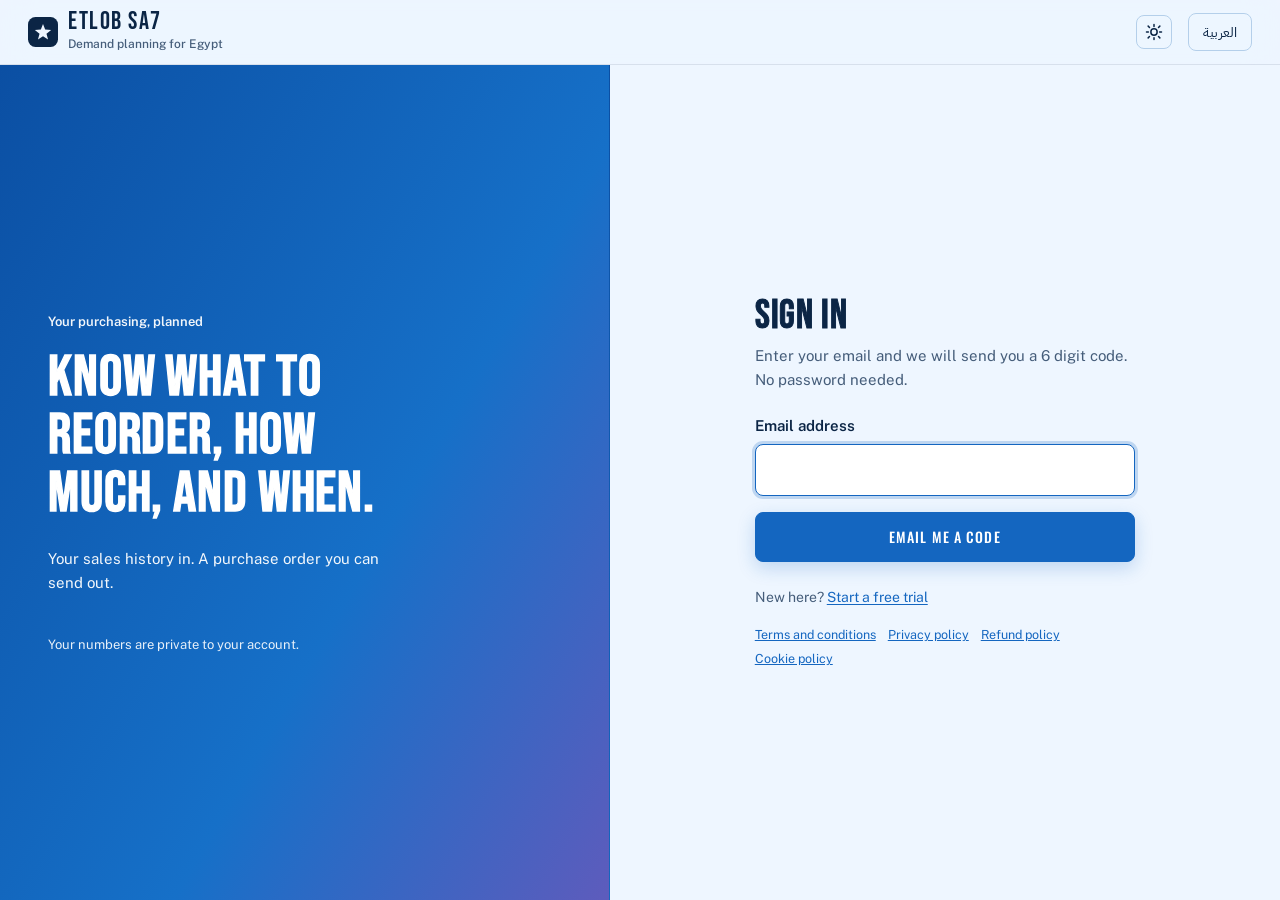
==== commit 20a56017: "AE: app and demo in sky blue, pink and white, with a navy version at night - New colour tokens for b" ====
--- a/app/index.html
+++ b/app/index.html
@@ -6,8 +6,8 @@
 <meta name="robots" content="noindex">
 <base target="_top">
 <meta charset="utf-8">
-<meta name="theme-color" content="#0D0F13">
-<script>try{var t=localStorage.getItem("es7.theme");t=(t==="light"||t==="dark")?t:"dark";document.documentElement.setAttribute("data-theme",t);document.querySelector('meta[name="theme-color"]').content=t==="light"?"#F8FAFC":"#0D0F13";}catch(e){}try{["in","out"].forEach(function(k){if(localStorage.getItem("es7.pin."+k)==="1")document.documentElement.classList.add("pin-"+k)})}catch(e){}</script>
+<meta name="theme-color" content="#EEF6FF">
+<script>try{var t=localStorage.getItem("es7.theme");t=(t==="light"||t==="dark")?t:"light";document.documentElement.setAttribute("data-theme",t);document.querySelector('meta[name="theme-color"]').content=t==="light"?"#EEF6FF":"#071326";}catch(e){}try{["in","out"].forEach(function(k){if(localStorage.getItem("es7.pin."+k)==="1")document.documentElement.classList.add("pin-"+k)})}catch(e){}</script>
 <meta name="viewport" content="width=device-width, initial-scale=1, viewport-fit=cover, interactive-widget=resizes-content">
 <link href="/assets/fonts/fonts.css" rel="stylesheet">
 <style>
@@ -736,6 +736,19 @@
 .t tbody tr{isolation:isolate}
 /* a hovered row keeps its pinned first cell solid, so columns scrolled underneath never show through the product name */
 @media (hover:hover) and (pointer:fine){.t tbody tr:hover td.stick{background:linear-gradient(color-mix(in srgb,var(--ink) 3%,transparent),color-mix(in srgb,var(--ink) 3%,transparent)),var(--paper)}}
+/* polish: an 8px rhythm in page headers and cards, a 1px lift on hover, tabular figures, clear focus on the bars */
+.page-head{margin-bottom:24px;row-gap:16px}
+.page-head p{margin-top:8px}
+.section{margin-top:32px}
+.section > h2{margin-bottom:16px}
+.panel{padding:24px}
+.kpi{padding:16px}
+.kpi,.today,.st-card,.split,.po-total,.panel b,.badge{font-variant-numeric:tabular-nums}   /* table figures already use .num and .grid input */
+@media (hover:hover) and (pointer:fine) and (prefers-reduced-motion:no-preference){
+  .panel,.today,.st-card{transition:transform .15s cubic-bezier(.2,.7,.2,1),box-shadow .15s}
+  .panel:hover,.today:hover,.st-card:hover{transform:translateY(-1px);box-shadow:0 6px 20px color-mix(in srgb,var(--ink) 8%,transparent)}
+}
+.side .nav-row button:focus-visible,.side .nav-row a:focus-visible{outline:2px solid #FFFFFF;outline-offset:-2px;box-shadow:0 0 0 4px color-mix(in srgb,#FFFFFF 25%,transparent)}
 /* long pages: charts far below the screen are drawn only when you scroll near them (their size is remembered, so nothing jumps) */
 .gpanel{content-visibility:auto;contain-intrinsic-size:auto 400px}
 /* the website's backdrop behind the app: a soft blue glow, a faint grid, the big dashed star and a few cartons.
@@ -1140,6 +1153,52 @@
 .kpi > span:first-child{font-weight:600;color:var(--body)}
 html[lang="ar"] h2,html[lang="ar"] h3{font-weight:700}
 html[lang="ar"] h1,html[lang="ar"] .login-brand h2{-webkit-text-stroke:0}
+
+/* ================= skin: sky blue, pink and white (navy at night) ================= */
+:root{
+  --bg:#071326;
+  --paper:#0E2140; --wash:#0B1B33; --wash-2:#12284A;
+  --line:#1B3558; --line-2:#152B4A; --line-3:#2D4D78;
+  --ink:#F2F7FF; --body:#C9D8EC; --muted:#9FB4CF; --faint:#93A9C6;
+  --accent:#7CC0FF; --accent-2:#A8D6FF; --accent-ink:#071326; --accent-bg:rgba(124,192,255,.13);
+  --btn:#F2F7FF; --btn-2:#FFFFFF; --btn-ink:#0B2545;
+  --g1:#7CC0FF; --g2:#FF7EB0;
+  --s-none:#4E6E99; --s-nohist:#2D4D78; --field:#081A33;
+  --shadow:0 1px 2px rgba(0,0,0,.4),0 12px 32px rgba(0,8,24,.45);
+  --r:14px;
+  --bar-bg:#0F3A78; --bar-grad:linear-gradient(100deg,#0A2E63 0%,#12509C 62%,#6A3F9C 100%); --bar-edge:rgba(255,255,255,.14);
+  --card-grad:linear-gradient(120deg,#0A2E63 0%,#12509C 60%,#6A3F9C 125%);
+  --glow-pink:rgba(255,112,168,.30); --glow-sky:rgba(108,196,255,.22); --glow-coral:rgba(255,164,120,.16);
+  --box-front:#17335C;--box-side:#12284A;--box-side-2:#0D2040;--box-top:#1E3F6F;--box-tape:#FF7EB0;--box-bottom:#081730;--box-edge:rgba(255,255,255,.14);--box-alt:#1B3A66;
+}
+html[data-theme="light"]{
+  --bg:#EEF6FF;
+  --paper:#FFFFFF; --wash:#F5FAFF; --wash-2:#E6F1FC;
+  --line:#D3E4F5; --line-2:#E3EEF9; --line-3:#B4CFEA;
+  --ink:#0B2545; --body:#2B4564; --muted:#455D7A; --faint:#4F6783;
+  --accent:#1466C0; --accent-2:#0F54A3; --accent-ink:#FFFFFF; --accent-bg:rgba(20,102,192,.09);
+  --btn:#1466C0; --btn-2:#0F54A3; --btn-ink:#FFFFFF;
+  --ok:#126C36;
+  --g1:#1466C0; --g2:#D6336F;
+  --s-none:#B4CFEA; --s-nohist:#D3E4F5; --field:#FFFFFF;
+  --shadow:0 1px 2px rgba(11,37,69,.06),0 12px 32px rgba(20,102,192,.12);
+  --bar-bg:#0F5FB8; --bar-grad:linear-gradient(100deg,#0B4FA3 0%,#1670C8 62%,#8A4FB5 100%); --bar-edge:rgba(11,37,69,.2);
+  --card-grad:linear-gradient(120deg,#0B4FA3 0%,#1670C8 60%,#8A4FB5 125%);
+  --glow-pink:rgba(255,112,168,.42); --glow-sky:rgba(108,196,255,.55); --glow-coral:rgba(255,164,120,.3);
+  --box-front:#FFFFFF;--box-side:#DCEBFB;--box-side-2:#C5DCF5;--box-top:#F5FAFF;--box-tape:#FF7EB0;--box-bottom:#9DBFE3;--box-edge:rgba(11,37,69,.16);--box-alt:#EAF4FE;
+}
+/* the two bars: blue running into violet */
+.side .nav-row{background-image:var(--bar-grad)}
+/* the backdrop: a soft pink and sky glow with fluted-glass stripes */
+.app-bg::before{top:-30%;inset-inline-end:-22%;width:82%;height:122%;filter:blur(42px);
+  background:radial-gradient(34% 38% at 54% 44%,var(--glow-pink),transparent 72%),radial-gradient(26% 30% at 36% 62%,var(--glow-coral),transparent 72%),radial-gradient(60% 62% at 54% 46%,var(--glow-sky),transparent 78%)}
+.app-bg::after{opacity:1;background-size:auto;background-image:repeating-linear-gradient(90deg,color-mix(in srgb,var(--ink) 3.5%,transparent) 0 1px,transparent 1px 20px)}
+/* the dashboard's main card and the sign-in panel carry the brand blend */
+.today,.login-brand{--ink:#FFFFFF;--body:rgba(255,255,255,.95);--muted:rgba(255,255,255,.9);--faint:rgba(255,255,255,.88);--line:rgba(255,255,255,.28);--line-3:rgba(255,255,255,.5);--accent:#FFFFFF;
+  --btn:#FFFFFF;--btn-2:#EAF4FE;--btn-ink:#0B2545;background:var(--card-grad);color:var(--body);border-color:transparent}
+.today :focus-visible,.login-brand :focus-visible{outline-color:#FFFFFF}
+.panel,.today,.kpis,.tbl-wrap,.st-card{box-shadow:var(--shadow)}
+.btn.primary{box-shadow:0 6px 18px color-mix(in srgb,var(--btn) 22%,transparent)}
 </style>
 </head>
 <body>
@@ -1454,6 +1513,15 @@
   'set.mail': 'Emails',
   'set.digest': 'Sunday summary',
   'set.digestH': 'Every Sunday morning: what to order this week, what is coming up, and what the app has learned. Made from your saved data.',
+  'set.digestLock': 'Included in Pro and Store.',
+  'data.title': 'Your data',
+  'data.lede': 'Your numbers are yours. Download them as a spreadsheet, or keep a full backup you can put back later.',
+  'data.csv': 'Download products (CSV)', 'data.backup': 'Download a backup', 'data.restore': 'Restore from a backup',
+  'data.supplier': 'Supplier', 'data.season': 'Season', 'data.onOrder': 'On order', 'data.verdict': 'Verdict', 'data.orderNow': 'Order now', 'data.next': 'Forecast next month',
+  'data.done': 'Downloaded. Check your downloads folder.',
+  'data.badFile': 'That file is not a backup made by this app.',
+  'data.restoreConfirm': 'This replaces everything in your shop with the backup ({n} products, saved {d}). Continue?',
+  'data.restored': 'Backup restored.',
   'set.digestOn': 'The Sunday summary is on.',
   'set.digestOff': 'The Sunday summary is off.',
   'unsub.done': 'Done: no more Sunday summaries. You can turn them back on in Settings.',
@@ -1530,7 +1598,9 @@
   'why.CRITICAL': 'You have {ip} in stock and on order. That is at or below the {ss} safety buffer, so you are already exposed. At {rate} a day, {lt} days of supplier waiting plus a week until your next check needs {rop} on the shelf.',
   'why.ORDER': 'You have {ip} in stock and on order, and the reorder point is {rop}. At {rate} a day, stock takes {lt} days to arrive and your next check is a week away, so ordering now means it lands before the {ss} safety buffer is touched.',
   'why.OK': 'You have {ip}, comfortably above the {rop} reorder point. Selling about {rate} a day now, and allowing for your season ahead, you have about {days} days before this needs ordering.',
-  'why.OVER': 'You have {cover} days of cover, past your {limit} day overstock limit. About {excess} units and {value} of cash are sitting still here.',
+  'why.OVER': 'You have {cover} days of cover, past the {limit} days this product should ever need. About {excess} units and {value} of cash are sitting still here.',
+  'why.stockout1': 'Last month sold almost nothing while your stock was at zero, so the app treats it as an empty shelf, not as lost demand, and forecasts from the months before.',
+  'why.stockoutN': 'The last {n} months sold almost nothing while your stock was at zero, so the app treats them as an empty shelf, not as lost demand, and forecasts from the months before.',
   'why.NOHIST': 'No sales typed in yet, so there is nothing to forecast from.',
   'why.NODEMAND': 'The forecast for next month is zero, so no order is suggested.',
   'why.risk': 'If you skip this order, you will likely lose about {v} of gross profit to empty shelves before a later order could arrive (the next {d} days).',
@@ -1870,7 +1940,7 @@
   'sea.newName': 'My season',
   'sea.delConfirm': 'Delete "{name}"? Products using it will need a new shape.',
   'sea.ramadan': 'Ramadan moves about 11 days earlier each year. Review this shape yearly.',
-  'sea.holy': 'Coming up: Ramadan starts about {r}, Eid al-Fitr about {f}, Eid al-Adha about {a}. Moon sighting can shift each by a day. Ramadan moves about 11 days earlier every year, so check that this shape\'s busy months match.',
+  'sea.holy': 'Coming up: Ramadan starts about {r}, Eid al-Fitr about {f}, Eid al-Adha about {a}. Moon sighting can shift each by a day. Ramadan moves about 11 days earlier every year, and this shape moves with it on its own each year, unless you edit it.',
 
   /* suppliers */
   'sup.title': 'Suppliers',
@@ -2320,6 +2390,15 @@
   'set.mail': 'الإيميلات',
   'set.digest': 'ملخص يوم الأحد',
   'set.digestH': 'كل يوم أحد الصبح: تطلب إيه الأسبوع ده، وإيه اللي جاي، والأداة اتعلمت إيه. معمول من بياناتك المحفوظة.',
+  'set.digestLock': 'موجود في باقة Pro وStore.',
+  'data.title': 'بياناتك',
+  'data.lede': 'أرقامك ملكك. نزلها كجدول، أو احتفظ بنسخة كاملة تقدر ترجعها بعدين.',
+  'data.csv': 'نزل المنتجات (CSV)', 'data.backup': 'نزل نسخة احتياطية', 'data.restore': 'رجع من نسخة احتياطية',
+  'data.supplier': 'المورد', 'data.season': 'الموسم', 'data.onOrder': 'في الطريق', 'data.verdict': 'القرار', 'data.orderNow': 'اطلب دلوقتي', 'data.next': 'توقع الشهر الجاي',
+  'data.done': 'اتنزل. بص في فولدر التنزيلات.',
+  'data.badFile': 'الملف ده مش نسخة احتياطية من البرنامج.',
+  'data.restoreConfirm': 'ده هيبدل كل اللي في محلك بالنسخة الاحتياطية ({n} منتج، محفوظة {d}). تكمل؟',
+  'data.restored': 'النسخة الاحتياطية رجعت.',
   'set.digestOn': 'ملخص يوم الأحد شغال.',
   'set.digestOff': 'ملخص يوم الأحد متوقف.',
   'unsub.done': 'تمام: مش هيوصلك ملخص يوم الأحد تاني. تقدر ترجعه من الإعدادات.',
@@ -2396,7 +2475,9 @@
   'why.CRITICAL': 'عندك {ip} موجود وفي الطريق. ده عند حد الأمان {ss} أو تحته، يعني انت فعلا مكشوف. بمعدل {rate} في اليوم، انتظار المورد {lt} يوم وأسبوع لحد مراجعتك الجاية محتاجين {rop} على الرف.',
   'why.ORDER': 'عندك {ip} موجود وفي الطريق، ونقطة إعادة الطلب {rop}. بمعدل {rate} في اليوم، البضاعة بتاخد {lt} يوم توصل ومراجعتك الجاية بعد أسبوع، فالطلب دلوقتي معناه إنها هتوصل قبل ما تلمس حد الأمان {ss}.',
   'why.OK': 'عندك {ip}، أعلى من نقطة إعادة الطلب {rop} براحة. بتبيع حوالي {rate} في اليوم دلوقتي، ومع حساب موسمك الجاي فاضلك حوالي {days} يوم قبل ما ده يحتاج طلب.',
-  'why.OVER': 'عندك تغطية {cover} يوم، فوق حد المخزون الزيادة {limit} يوم. يعني حوالي {excess} قطعة و{value} فلوس واقفة هنا.',
+  'why.OVER': 'عندك تغطية {cover} يوم، أكتر من الـ {limit} يوم اللي المنتج ده ممكن يحتاجهم. يعني حوالي {excess} قطعة و{value} فلوس واقفة هنا.',
+  'why.stockout1': 'الشهر اللي فات مابعش تقريبا حاجة ومخزونك كان صفر، فالأداة بتعتبره رف فاضي مش طلب قل، وبتتوقع من الشهور اللي قبله.',
+  'why.stockoutN': 'آخر {n} شهور مابعوش تقريبا حاجة ومخزونك كان صفر، فالأداة بتعتبرهم رف فاضي مش طلب قل، وبتتوقع من الشهور اللي قبلهم.',
   'why.NOHIST': 'لسه مفيش مبيعات مكتوبة، فمفيش حاجة نتوقع منها.',
   'why.NODEMAND': 'توقع الشهر الجاي صفر، فمفيش طلبية مقترحة.',
   'why.risk': 'لو ماطلبتش، غالبا هتخسر حوالي {v} مجمل ربح بسبب نقص البضاعة قبل ما أي طلبية بعدها تلحق توصل (الـ {d} يوم الجايين).',
@@ -2732,7 +2813,7 @@
   'sea.newName': 'موسمي',
   'sea.delConfirm': 'تمسح "{name}"؟ المنتجات اللي عليه هتحتاج شكل جديد.',
   'sea.ramadan': 'رمضان بييجي بدري حوالي 11 يوم كل سنة. راجع الشكل ده سنويا.',
-  'sea.holy': 'الجاي: رمضان بيبدأ حوالي {r}، وعيد الفطر حوالي {f}، وعيد الأضحى حوالي {a}. رؤية الهلال ممكن تغير كل تاريخ يوم. رمضان بييجي بدري حوالي 11 يوم كل سنة، فاتأكد إن الشهور المزدحمة في الشكل ده ماشية معاه.',
+  'sea.holy': 'الجاي: رمضان بيبدأ حوالي {r}، وعيد الفطر حوالي {f}، وعيد الأضحى حوالي {a}. رؤية الهلال ممكن تغير كل تاريخ يوم. رمضان بييجي بدري حوالي 11 يوم كل سنة، والشكل ده بيتحرك معاه لوحده كل سنة، إلا لو عدلته.',
 
   'sup.title': 'الموردين',
   'sup.lede': 'صف لكل مورد. المنتجات بتختار موردها من القائمة دي.',
@@ -3452,12 +3533,38 @@
     (b.pending && b.pending.failed ? '<div class="alert bad"><span>' + esc(t('bill.lastFailed')) + '</span></div>' : '') +
     (open ? '<div class="panel bill-choose">' + chooserHtml(b) + '</div>' : '') + '</div>' + prefsSection();
 }
+// Settings, Your data: take the shop's numbers out as a spreadsheet or a full backup, and put a backup back.
+function dataSection() {
+  return '<div class="section" id="yourdata"><h2>' + esc(t('data.title')) + '</h2><p class="muted">' + esc(t('data.lede')) + '</p><div class="actions" style="margin-top:12px">' +
+    btn(t('data.csv'), 'dataCsv') + btn(t('data.backup'), 'dataBackup') + btn(t('data.restore'), 'dataRestore') + '</div></div>';
+}
+function downloadFile(name, text, type) {
+  const a = document.createElement('a'), url = URL.createObjectURL(new Blob([text], { type: type }));
+  a.href = url; a.download = name; document.body.appendChild(a); a.click(); a.remove();
+  setTimeout(() => URL.revokeObjectURL(url), 2000);
+}
+// One row per product: what was typed in, plus what the app says about it today.
+function productsCsv() {
+  const s = S.ws.settings, supName = {}, profMap = {};
+  S.ws.suppliers.forEach(x => { supName[x.id] = x.name; }); S.ws.profiles.forEach(x => { profMap[x.id] = x; });
+  const cell = v => { v = v == null ? '' : String(v); return /[",\n\r]/.test(v) ? '"' + v.replace(/"/g, '""') + '"' : v; };
+  const months = []; for (let c = 1; c <= 12; c++) months.push(monthName(calMonth(c, s.lastMonth), true));
+  const rows = [[t('pro.name'), t('data.supplier'), t('data.season')].concat(months, [t('pro.cost'), t('pro.price'), t('pro.onhand'), t('data.onOrder'), t('data.verdict'), t('data.orderNow'), t('data.next')])];
+  S.ws.products.forEach(p => {
+    const r = S.res.rows.find(x => x.id === p.id) || {};
+    rows.push([p.name, supName[p.supplierId] || '', profName(profMap[p.profileId])].concat(p.sales.map(v => v == null ? '' : v),
+      [p.cost, p.price, p.onHand, p.onOrder, r.decision ? t('v.' + r.decision) : '', r.qty || 0, r.fc ? Math.round(r.fc[0]) : '']));
+  });
+  return '\ufeff' + rows.map(r => r.map(cell).join(',')).join('\r\n');
+}
 // Settings, Emails: the Sunday summary, on unless the shop turns it off.
 function prefsSection() {
   if (!S.me || !S.me.prefs) return '';
-  const on = S.me.prefs.digest !== false;
-  return '<div class="section" id="emails"><h2>' + esc(t('set.mail')) + '</h2><div class="field"><label class="switch"><input type="checkbox" data-act="digestToggle"' + (on ? ' checked' : '') + '>' +
-    '<span>' + esc(t('set.digest')) + '</span></label><div class="help">' + esc(t('set.digestH')) + '</div></div></div>';
+  const locked = S.me.limits && S.me.limits.digest === false;
+  const on = !locked && S.me.prefs.digest !== false;
+  return '<div class="section" id="emails"><h2>' + esc(t('set.mail')) + '</h2><div class="field"><label class="switch"><input type="checkbox" data-act="digestToggle"' + (on ? ' checked' : '') + (locked ? ' disabled' : '') + '>' +
+    '<span>' + esc(t('set.digest')) + (locked ? ' <span class="plantag">' + esc(t('plan.pro')) + '</span>' : '') + '</span></label><div class="help">' + esc(t('set.digestH')) +
+    (locked ? ' ' + esc(t('set.digestLock')) + upgradeLink() : '') + '</div></div></div>';
 }
 // Stopping renewal: say what happens (the app pauses, data stays), offer a cheaper plan that fits, ask why (optional).
 function cancelDialog(b) {
@@ -3798,7 +3905,7 @@
     const a = arrival(o);
     return '<tr><td class="name">' + bdi(o.supplierName || t('unnamed')) + '</td><td data-l="' + esc(t('os.sentOn')) + '">' + esc(o.sentAt) + '</td><td data-l="' + esc(t('ord.expected')) + '">' + esc(a.exp) + ' <span class="pill ' + a.cls + '">' + esc(a.label) + '</span></td>' +
       '<td class="wrap c-items" data-l="' + esc(t('ord.items')) + '">' + itemsText(o) + ' <span class="small muted">(' + n0(orderUnits(o)) + ')</span></td>' +
-      '<td class="c-acts" style="white-space:nowrap"><input type="date" class="recdate" data-id="' + o.id + '" value="' + isoToday() + '" max="' + isoToday() + '" min="' + o.sentAt + '"> ' +
+      '<td class="c-acts" style="white-space:nowrap"><input type="date" class="recdate" aria-label="' + esc(t('ord.arrived')) + '" data-id="' + o.id + '" value="' + isoToday() + '" max="' + isoToday() + '" min="' + o.sentAt + '"> ' +
       btn(t('ord.receive'), 'receiveOrder', ' data-id="' + o.id + '"', 'small primary') + ' ' + btn(t('ord.cancelOrder'), 'cancelOrder', ' data-id="' + o.id + '"', 'small') + '</td></tr>';
   }).join('');
   return head(t('os.title'), t('os.lede'), D ? '' : add) + form +
@@ -4124,7 +4231,7 @@
     '</div>' +
     '<div class="section routine"><div><h2>' + esc(t('set.newMonth')) + '</h2><p>' + esc(t('set.newMonthP', { m: monthName(next, true) })) + '</p></div>' +
       btn(t('set.newMonthBtn', { m: monthName(next, true) }), 'rollMonth', '', 'primary') + '</div>' +
-    billingSection();
+    dataSection() + billingSection();
 };
 
 /* ---------- Seasons ---------- */
@@ -4656,14 +4763,16 @@
   if (r.decision === 'NOHIST') return t('why.NOHIST');
   if (r.decision === 'NODEMAND') return t('why.NODEMAND');
   if (r.decision === 'OVER') {
-    const excess = dDay > 0 ? Math.max(0, r.onHand - S.ws.settings.overstockDays * dDay) : 0;
-    return t('why.OVER', { cover: n0(r.cover), limit: n0(S.ws.settings.overstockDays),
+    const lim = Math.max(S.ws.settings.overstockDays, r.overLimit || 0);
+    const excess = r.cost > 0 ? r.overstockValue / r.cost : (dDay > 0 ? Math.max(0, r.onHand - lim * dDay) : 0);
+    return t('why.OVER', { cover: n0(r.cover), limit: n0(lim),
                            excess: n0(excess), value: money(r.overstockValue) });
   }
   if (r.decision === 'OK') {
     return t('why.OK', { ip: n0(r.ip), rop: n0(r.rop), rate: rate, days: n0(r.daysToReorder) });
   }
-  const base = t('why.' + r.decision, { ip: n0(r.ip), ss: n0(r.ss), rop: n0(r.rop), rate: rate, lt: n0(r.lt) });
+  const base = t('why.' + r.decision, { ip: n0(r.ip), ss: n0(r.ss), rop: n0(r.rop), rate: rate, lt: n0(r.lt) }) +
+    (r.stockoutMonths > 0 ? ' ' + t(r.stockoutMonths > 1 ? 'why.stockoutN' : 'why.stockout1', { n: r.stockoutMonths }) : '');
   const risk = (S.me.limits.stockoutCost && r.risk && r.risk.profit > 0)
     ? ' ' + t('why.risk', { v: money(r.risk.profit), d: n0((r.lt || 0) + 7) }) : '';
   return base + risk;
@@ -4963,7 +5072,7 @@
     const light = document.documentElement.getAttribute('data-theme') !== 'light', root = document.documentElement;
     root.classList.add('theming'); setTimeout(() => root.classList.remove('theming'), 260);
     root.setAttribute('data-theme', light ? 'light' : 'dark');
-    const tc = document.querySelector('meta[name="theme-color"]'); if (tc) tc.content = light ? '#F8FAFC' : '#0D0F13';
+    const tc = document.querySelector('meta[name="theme-color"]'); if (tc) tc.content = light ? '#EEF6FF' : '#071326';
     try { localStorage.setItem('es7.theme', light ? 'light' : 'dark'); } catch (e) {}
     if (S.res && !$('#app').hidden) renderTab();
   },
@@ -4989,6 +5098,28 @@
     saveForm();
     if (!$('#paywall').hidden) renderBilling(); else if (S.tab === 'settings') renderTab();
     const r = document.querySelector('input[name="billInt"][value="' + S.billInt + '"]'); if (r) r.focus();
+  },
+  dataCsv: () => { downloadFile('etlob-sa7-products-' + isoToday() + '.csv', productsCsv(), 'text/csv;charset=utf-8'); toast(t('data.done')); },
+  dataBackup: () => {
+    downloadFile('etlob-sa7-backup-' + isoToday() + '.json', JSON.stringify({ app: 'etlob-sa7', savedAt: new Date().toISOString(), ws: S.ws }), 'application/json');
+    toast(t('data.done'));
+  },
+  dataRestore: () => {
+    const inp = document.createElement('input');
+    inp.type = 'file'; inp.accept = '.json,application/json';
+    inp.onchange = async () => {
+      const f = inp.files[0]; if (!f) return;
+      let ws = null;
+      try { const j = JSON.parse(await f.text()); ws = j && j.app === 'etlob-sa7' && j.ws && Array.isArray(j.ws.products) ? j.ws : null; } catch (e) { ws = null; }
+      if (!ws) { toast(t('data.badFile')); return; }
+      if (!(await dialog({ title: t('data.restore'), body: t('data.restoreConfirm', { n: ws.products.length, d: String(ws.savedAt || '').slice(0, 10) || '?' }), ok: t('confirm'), danger: true }))) return;
+      clearTimeout(S.timer);
+      S.ws = Object.assign({}, ws, { rev: S.rev }); S.dirty = true;
+      await save();
+      await boot();
+      toast(t('data.restored'));
+    };
+    inp.click();
   },
   digestToggle: async el => {
     const want = !!el.checked;
